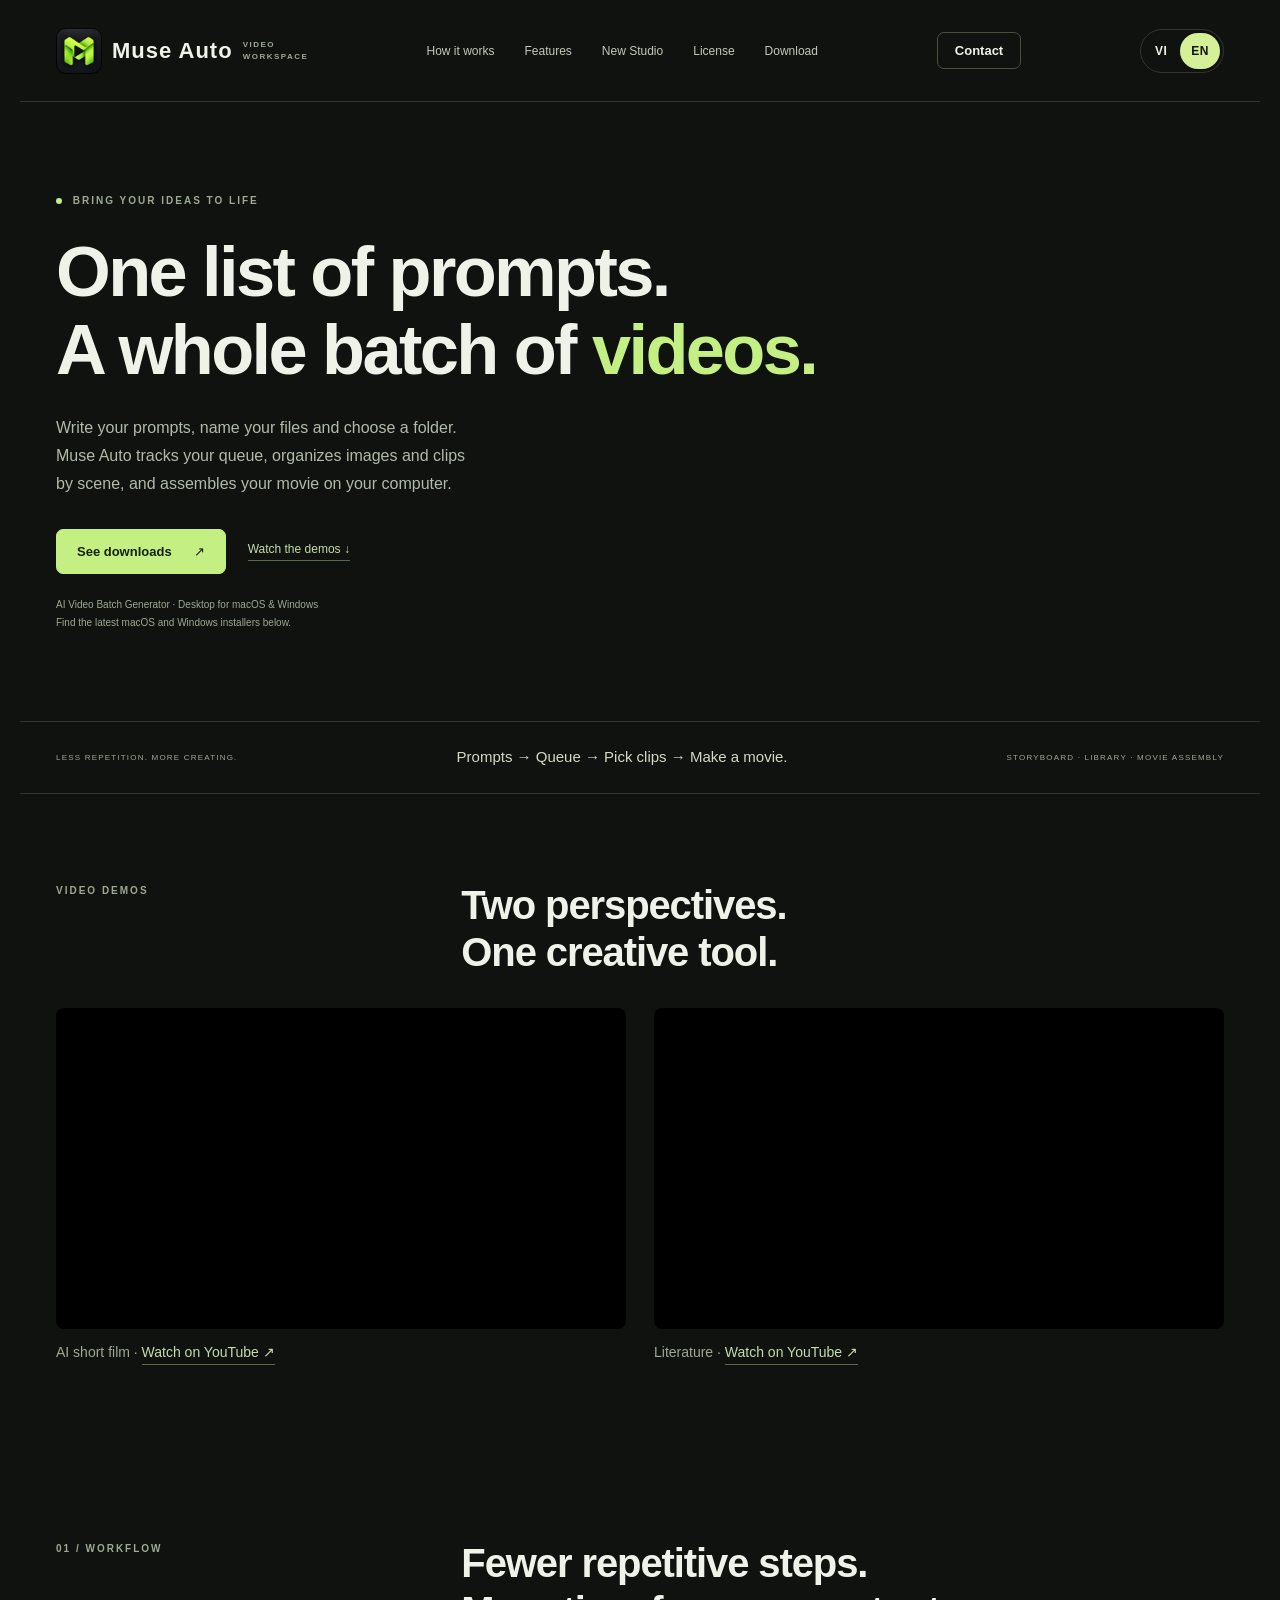
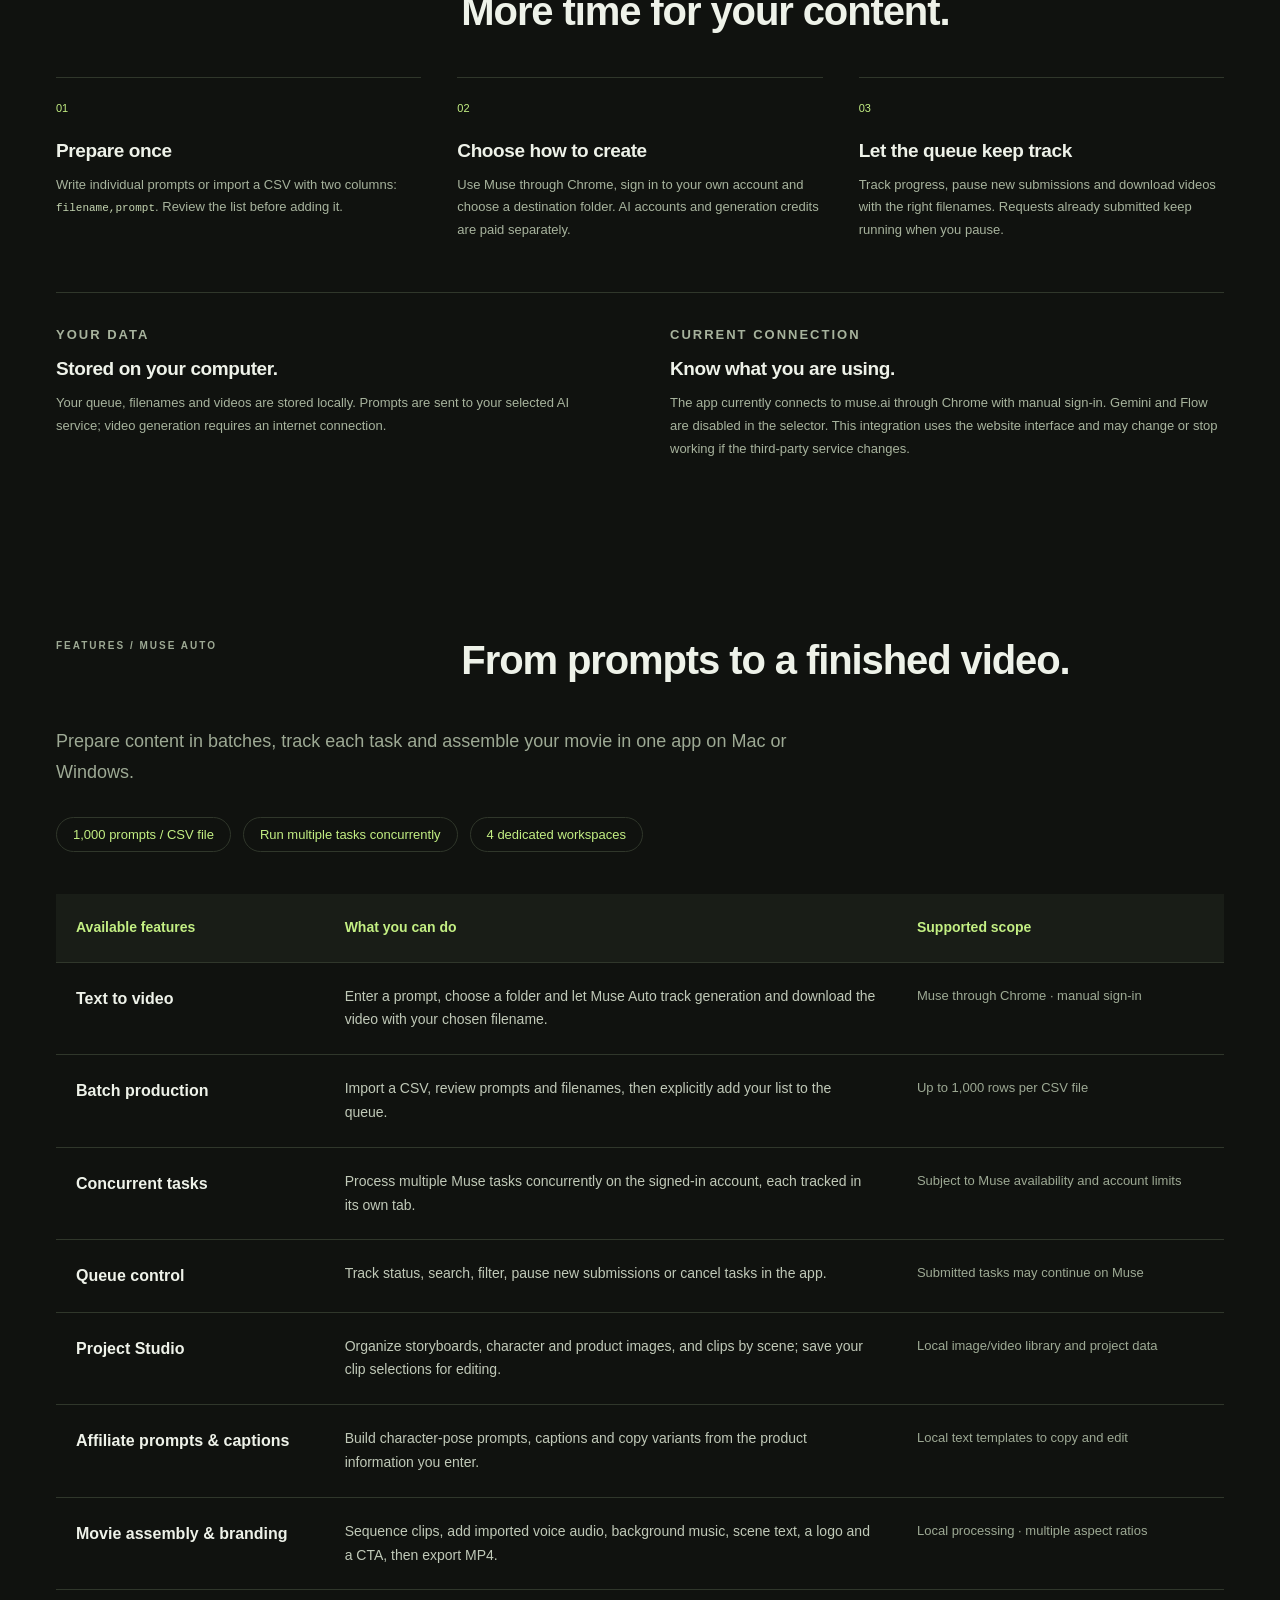
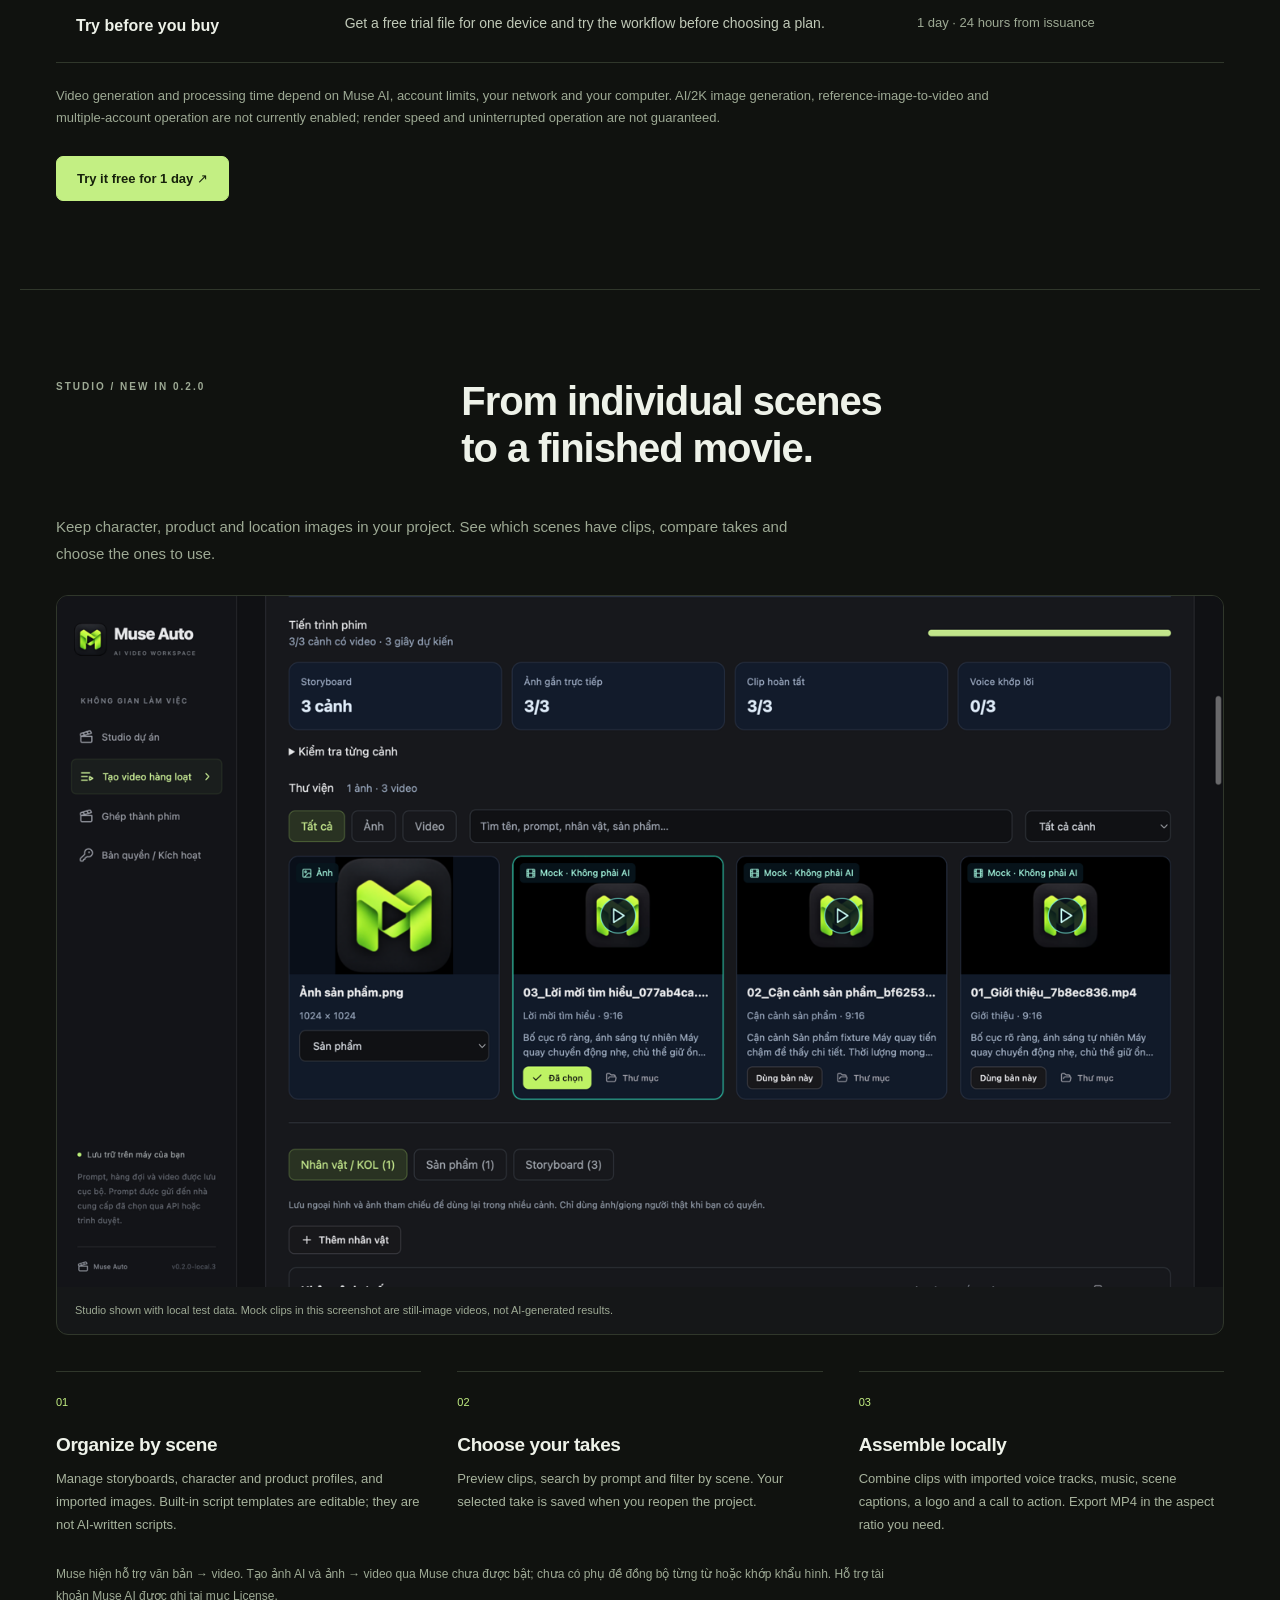
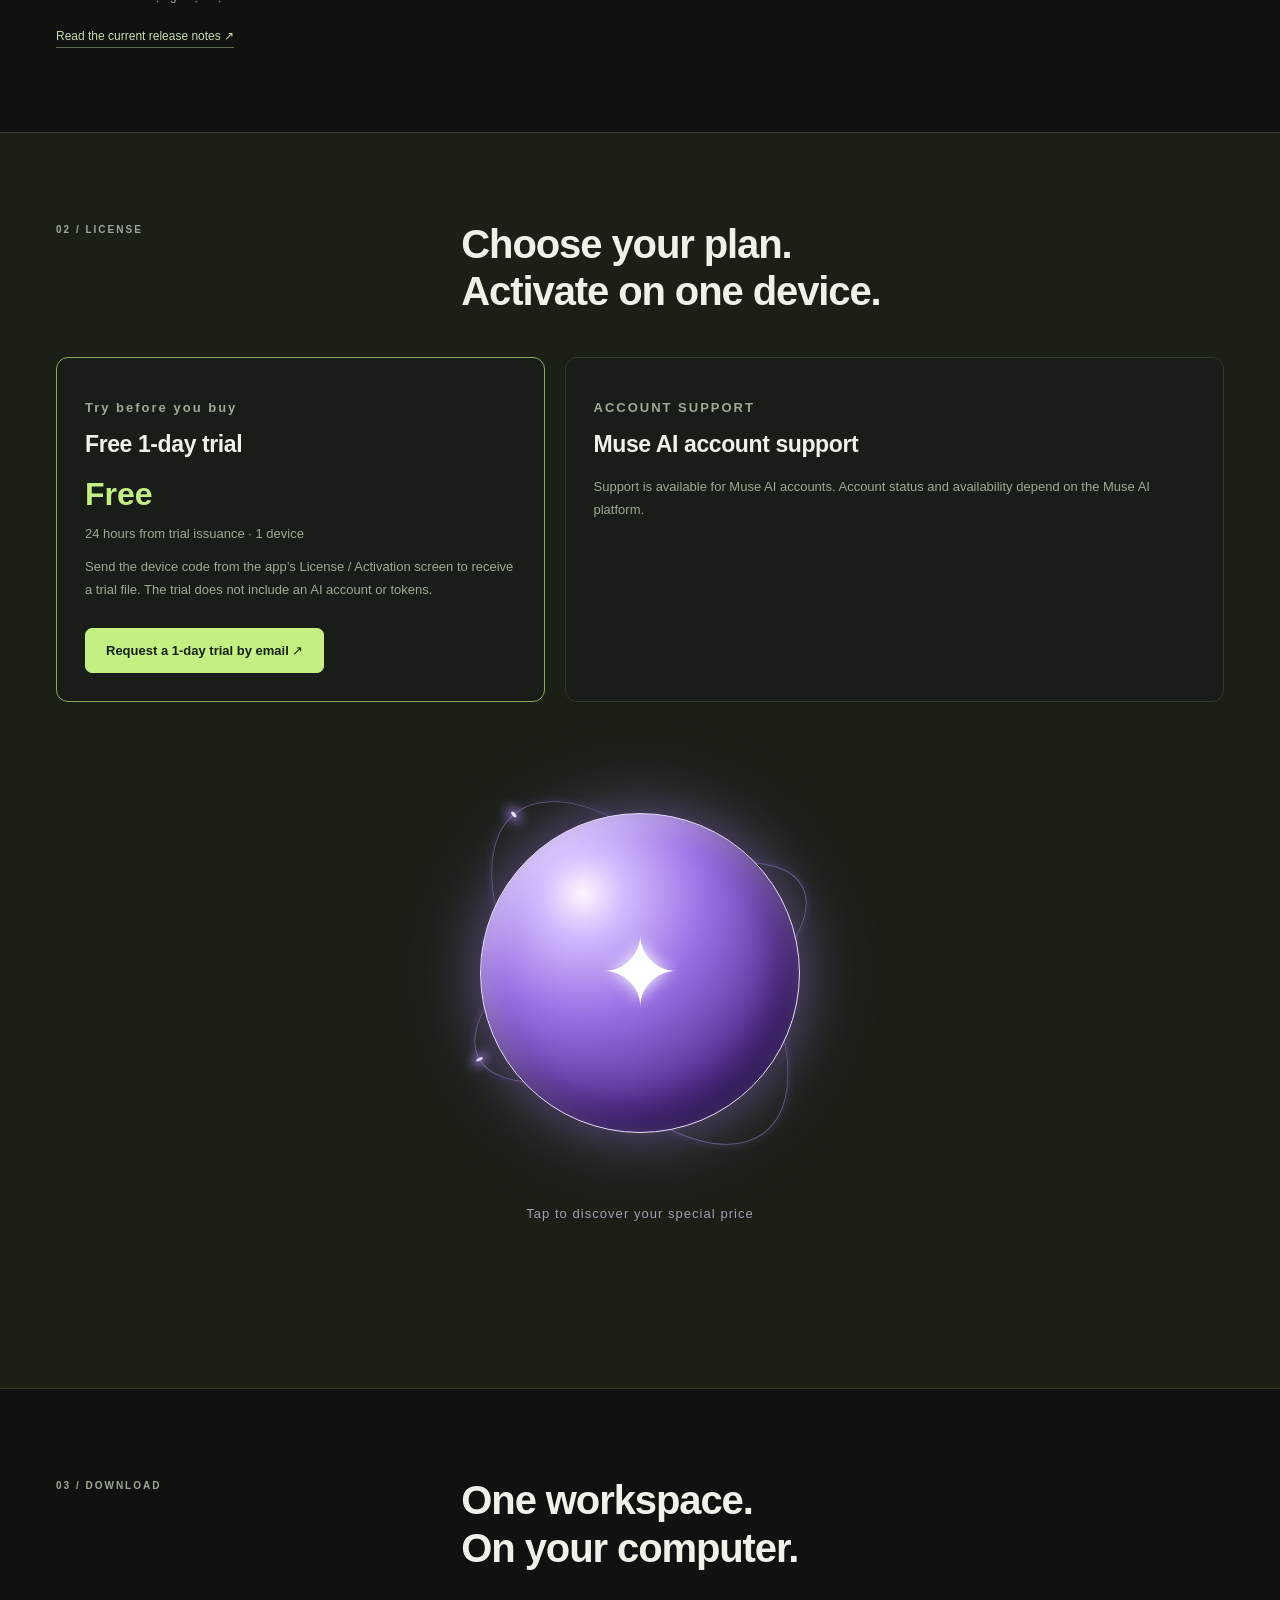
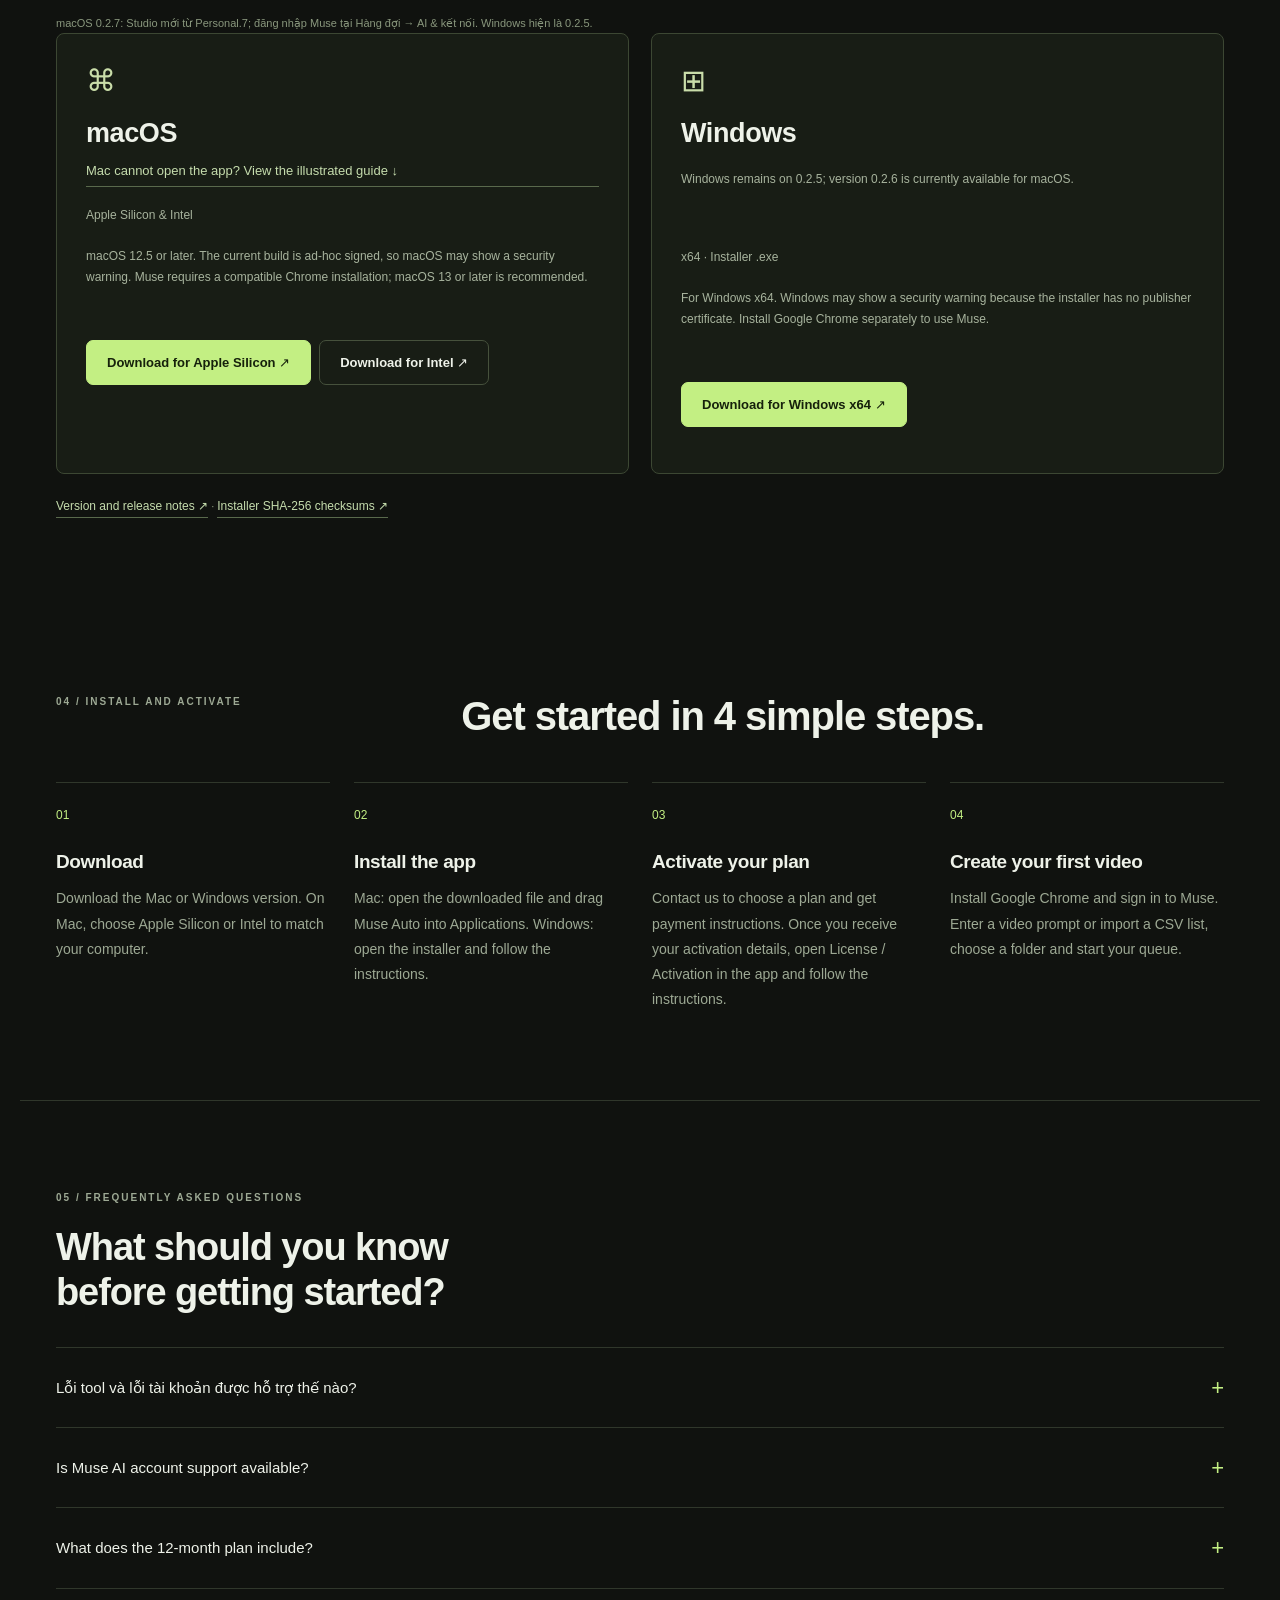
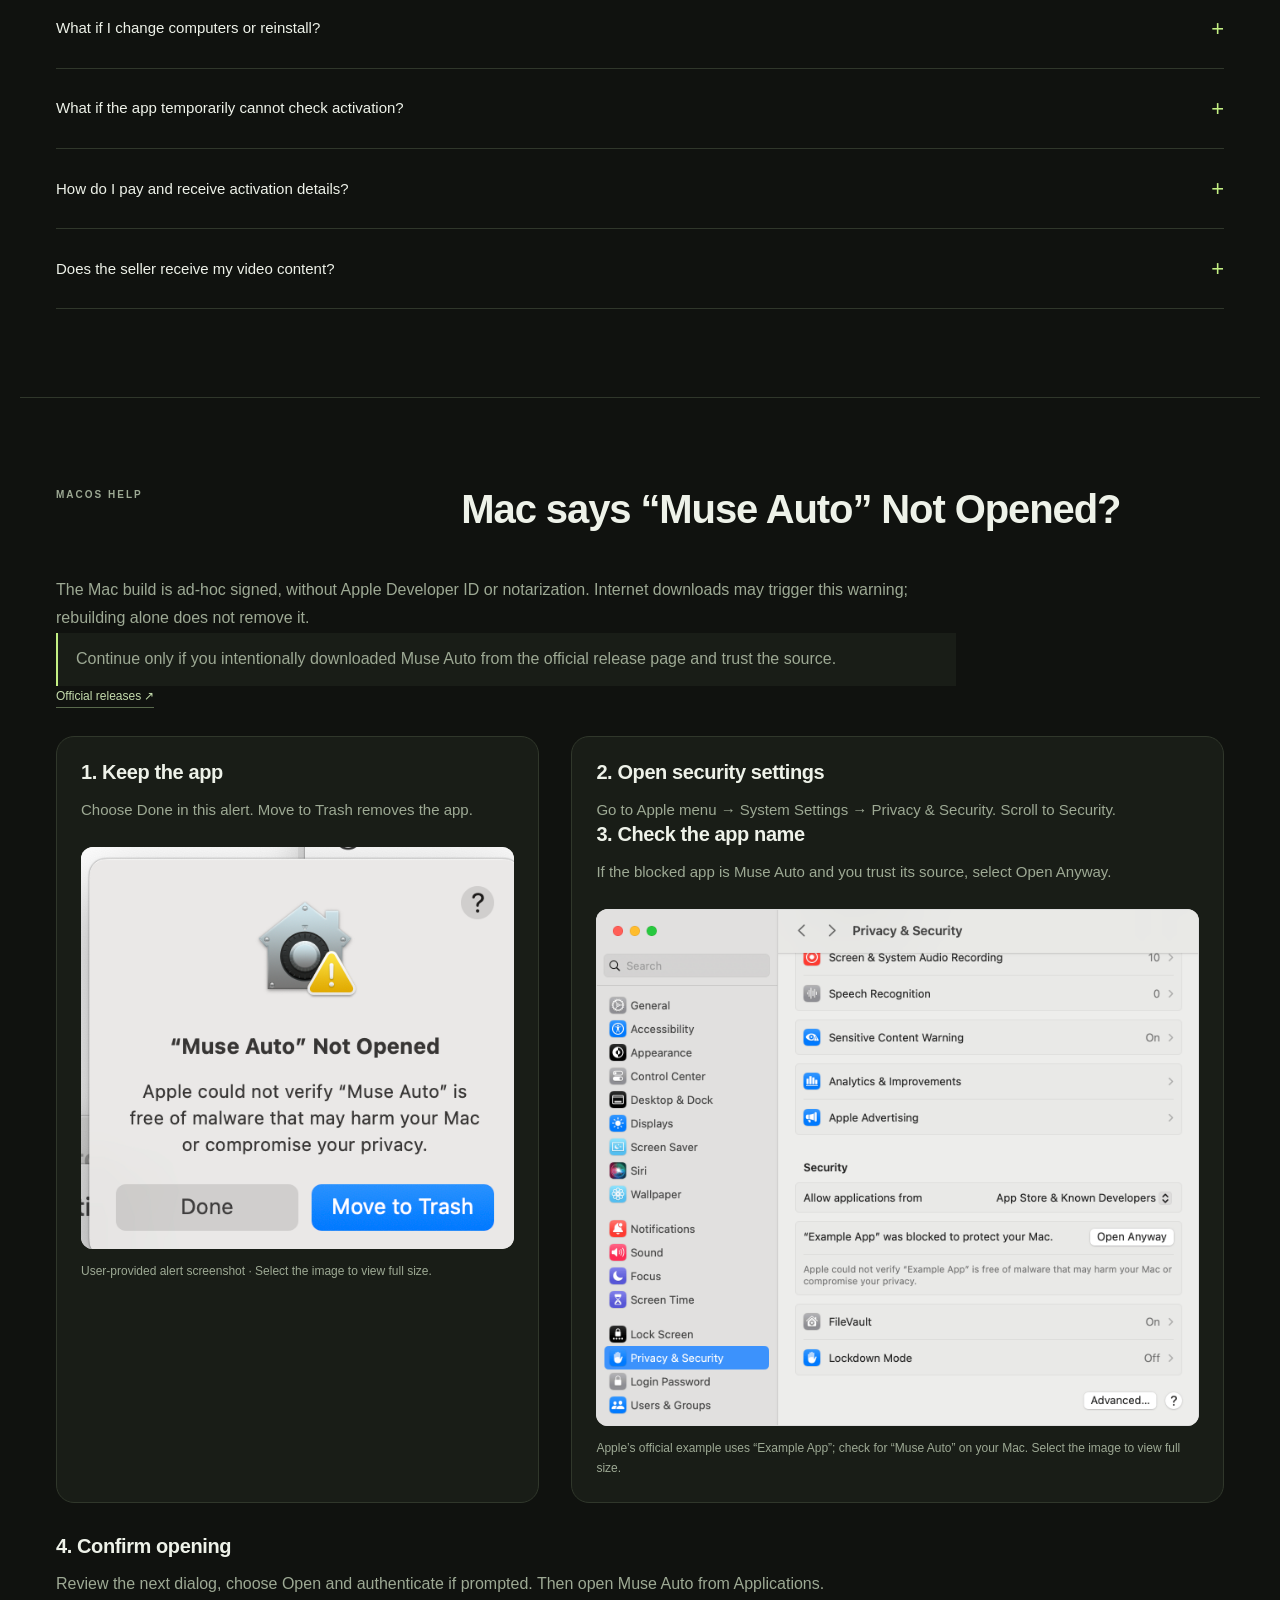
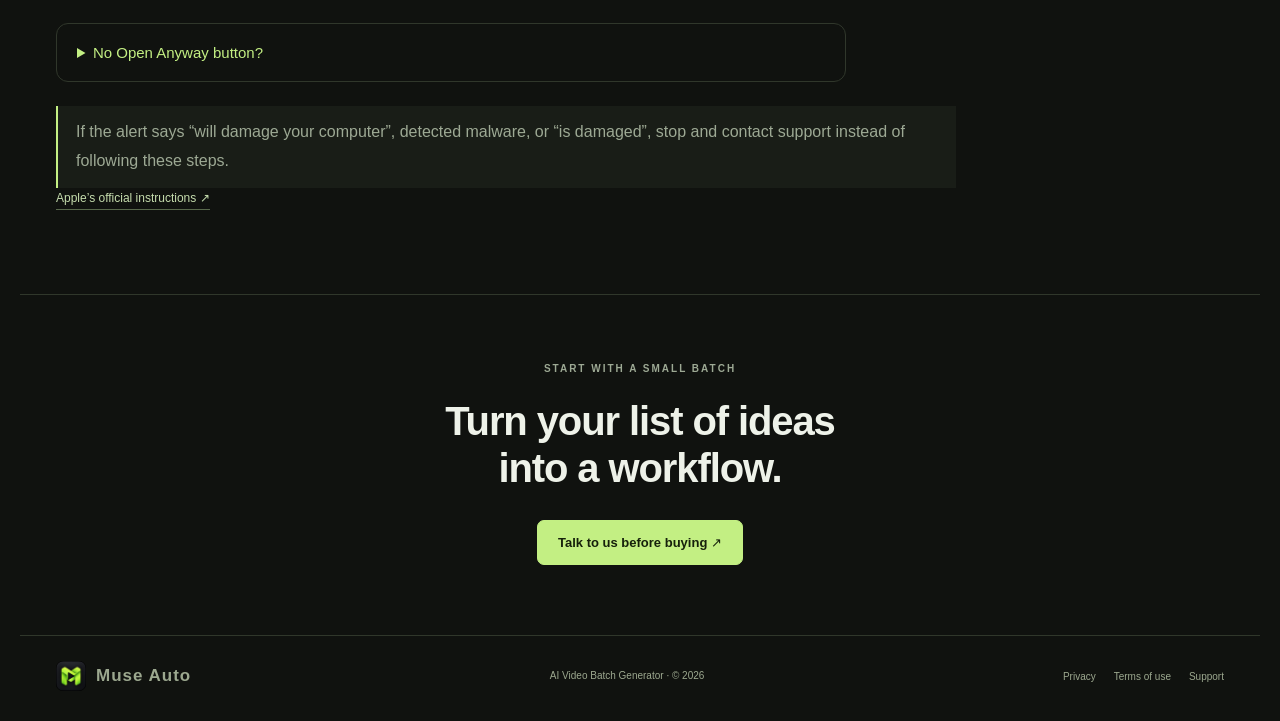
==== website/index.html @ e20461ed "Announce macOS 0.2.7 Studio and Queue login" ====
<!doctype html>
<html lang="vi">
<head><meta charset="utf-8"><meta name="viewport" content="width=device-width,initial-scale=1"><meta name="description" content="Muse Auto: tạo video hàng loạt, quản lý storyboard và thư viện dự án, chọn clip và ghép phim ngay trên máy."><title>Muse Auto — AI Video Batch Generator</title><link rel="stylesheet" href="style.css"><script type="module" src="app.js"></script><link rel="icon" href="favicon.ico?v=1" sizes="any"><link rel="apple-touch-icon" href="muse-auto-logo.png"></head>
<body>
<header class="nav wrap"><a href="#" class="brand" aria-label="Muse Auto, trang đầu"><img class="brand-logo" src="muse-auto-logo.png" width="48" height="48" alt=""> Muse Auto <small>VIDEO WORKSPACE</small></a><nav aria-label="Điều hướng chính"><a href="#workflow">Cách hoạt động</a><a href="#features">Tính năng</a><a href="#studio">Studio mới</a><a href="#plans">License</a><a href="#downloads">Tải ứng dụng</a></nav><a class="button small" href="mailto:charlie.nguyen.forwork@gmail.com">Liên hệ</a></header>
<main>
<section class="hero wrap hero-intro"><div class="hero-copy"><p class="eyebrow"><span class="status-dot"></span> DÀNH CHO NHỮNG Ý TƯỞNG CẦN THÀNH HÌNH</p><h1>Một danh sách prompt.<br>Cả một lô <em>video.</em></h1><p class="intro">Chuẩn bị prompt, đặt tên tệp, chọn thư mục. Muse Auto theo dõi hàng đợi, quản lý ảnh và clip theo từng cảnh, rồi ghép thành phim trên máy bạn.</p><div class="actions"><a class="button primary" href="#downloads">Xem bản tải xuống <span>↗</span></a><a class="text-link" href="#demo">Xem video demo ↓</a></div><p class="fine">AI Video Batch Generator · Desktop cho macOS & Windows<br>Bộ cài mới nhất cho macOS và Windows tại mục Tải ứng dụng.</p></div>
</section>
<div class="principles wrap"><span>MỘT VIỆC. LÀM CHO GỌN.</span><p>Prompt → Hàng đợi → Chọn clip → Ghép phim.</p><span>STORYBOARD · THƯ VIỆN · GHÉP PHIM</span></div>
<section id="demo" class="section wrap demo-showcase"><div class="section-top"><p class="eyebrow">VIDEO DEMO</p><h2>Hai góc nhìn.<br>Cùng một công cụ.</h2></div><div class="demo-video-grid"><figure class="product-shot video-demo"><iframe src="https://www.youtube-nocookie.com/embed/0dBGEGU_yAU" title="Video demo Muse Auto — AI Video Batch Generator" width="1280" height="720" loading="lazy" referrerpolicy="strict-origin-when-cross-origin" allow="accelerometer; autoplay; clipboard-write; encrypted-media; gyroscope; picture-in-picture; web-share" allowfullscreen></iframe><figcaption>Phim ngắn AI · <a class="text-link" href="https://www.youtube.com/watch?v=0dBGEGU_yAU" target="_blank" rel="noopener noreferrer">Xem trên YouTube ↗</a></figcaption></figure><figure id="literature-demo" class="product-shot video-demo"><iframe src="https://www.youtube-nocookie.com/embed/IqN8dak-gV0" title="Video demo Muse Auto — Tác phẩm văn học" width="1280" height="720" loading="lazy" referrerpolicy="strict-origin-when-cross-origin" allow="accelerometer; autoplay; clipboard-write; encrypted-media; gyroscope; picture-in-picture; web-share" allowfullscreen></iframe><figcaption>Tác phẩm văn học · <a class="text-link" href="https://www.youtube.com/watch?v=IqN8dak-gV0" target="_blank" rel="noopener noreferrer">Xem trên YouTube ↗</a></figcaption></figure></div></section>
<section id="workflow" class="section wrap"><div class="section-top"><p class="eyebrow">01 / QUY TRÌNH</p><h2>Ít thao tác lặp lại.<br>Nhiều thời gian cho nội dung.</h2></div><div class="steps"><article><span class="step-number">01</span><h3>Chuẩn bị một lần</h3><p>Viết từng prompt hoặc nhập CSV với hai cột <code>filename,prompt</code>. Xem trước danh sách trước khi thêm.</p></article><article><span class="step-number">02</span><h3>Chọn cách tạo</h3><p>Dùng Muse qua Chrome, đăng nhập tài khoản của bạn và chọn nơi lưu. Bạn tự chi trả tài khoản và credit theo nền tảng AI.</p></article><article><span class="step-number">03</span><h3>Để hàng đợi theo dõi</h3><p>Theo dõi trạng thái, tạm dừng gửi mới và tải video đúng tên. Tác vụ đã gửi vẫn tiếp tục khi bạn tạm dừng.</p></article></div><div class="detail-row"><div><p class="eyebrow">DỮ LIỆU CỦA BẠN</p><h3>Lưu ngay trên máy.</h3><p>Hàng đợi, tên tệp và video được lưu cục bộ. Prompt được gửi đến nhà cung cấp AI bạn chọn; đây không phải công cụ tạo video hoàn toàn ngoại tuyến.</p></div><div><p class="eyebrow">KẾT NỐI HIỆN TẠI</p><h3>Biết rõ mình đang dùng gì.</h3><p>Kết nối hiện mở trong ứng dụng: muse.ai qua Chrome, đăng nhập thủ công. Gemini và Flow đang tắt trong bộ chọn. Đây là điều khiển giao diện web, có thể thay đổi hoặc ngừng hoạt động khi dịch vụ bên thứ ba thay đổi.</p></div></div></section>
<section id="features" class="section wrap feature-section"><div class="section-top"><p class="eyebrow">TÍNH NĂNG / MUSE AUTO</p><h2>Từ prompt đến video hoàn chỉnh.</h2></div><p class="feature-intro">Chuẩn bị nội dung hàng loạt, theo dõi từng tác vụ và dựng phim trong cùng một ứng dụng trên Mac hoặc Windows.</p><ul class="feature-highlights"><li>1.000 prompt / tệp CSV</li><li>Chạy đồng thời nhiều tác vụ</li><li>4 màn hình làm việc riêng</li></ul><table class="feature-table"><thead><tr><th scope="col">Tính năng hiện có</th><th scope="col">Bạn làm được gì</th><th scope="col">Phạm vi hỗ trợ</th></tr></thead><tbody><tr><th scope="row">Video từ văn bản</th><td>Nhập prompt, chọn nơi lưu và để Muse Auto theo dõi quá trình tạo, tải video về đúng tên tệp.</td><td>Muse qua Chrome · đăng nhập thủ công</td></tr><tr><th scope="row">Sản xuất hàng loạt</th><td>Nhập CSV, xem trước prompt và tên tệp, rồi chủ động thêm danh sách vào hàng đợi.</td><td>Tối đa 1.000 dòng mỗi tệp CSV</td></tr><tr><th scope="row">Chạy đồng thời</th><td>Xử lý đồng thời nhiều tác vụ Muse trên tài khoản đang đăng nhập; mỗi tác vụ có tab theo dõi riêng.</td><td>Phụ thuộc khả năng đáp ứng và hạn mức của Muse</td></tr><tr><th scope="row">Hàng đợi dễ kiểm soát</th><td>Theo dõi trạng thái, tìm kiếm, lọc, tạm dừng gửi mới hoặc hủy tác vụ trong app.</td><td>Tác vụ đã gửi có thể vẫn tiếp tục trên Muse</td></tr><tr><th scope="row">Studio theo dự án</th><td>Quản lý storyboard, ảnh nhân vật, sản phẩm và clip theo cảnh; lưu lựa chọn clip để dựng tiếp.</td><td>Thư viện ảnh/video và dữ liệu dự án trên máy</td></tr><tr><th scope="row">Prompt &amp; caption affiliate</th><td>Tạo mẫu prompt tư thế nhân vật, caption và các biến thể nội dung từ thông tin sản phẩm bạn nhập.</td><td>Mẫu văn bản local, có thể sao chép và chỉnh sửa</td></tr><tr><th scope="row">Ghép phim &amp; nhận diện</th><td>Ghép clip theo thứ tự, thêm voice nhập từ máy, nhạc nền, chữ theo cảnh, logo và CTA; xuất MP4.</td><td>Xử lý tại máy · nhiều tỷ lệ khung hình</td></tr><tr><th scope="row">Dùng thử trước khi mua</th><td>Nhận file trial miễn phí cho một thiết bị để trải nghiệm quy trình trước khi chọn gói.</td><td>1 ngày · 24 giờ tính từ lúc cấp file</td></tr></tbody></table><p class="feature-limit">Khả năng tạo video và thời gian xử lý phụ thuộc Muse AI, hạn mức tài khoản, mạng và máy của bạn. App hiện chưa mở tạo ảnh AI/2K, ảnh tham chiếu → video hoặc chạy nhiều tài khoản; không cam kết tốc độ render hay chạy liên tục không gián đoạn.</p><a class="button primary" href="#free-trial">Trải nghiệm miễn phí 1 ngày ↗</a></section>
<section id="studio" class="section wrap studio-release"><div class="section-top"><p class="eyebrow">STUDIO / MỚI TRONG 0.2.0</p><h2>Từ từng cảnh riêng lẻ<br>đến một bộ phim.</h2></div><p class="studio-release-intro">Lưu ảnh nhân vật, sản phẩm và bối cảnh trong dự án. Theo dõi cảnh nào đã có clip, xem các bản thử và chọn bản dùng để dựng.</p><figure class="studio-release-shot"><img src="studio-library.png" alt="Thư viện Muse Auto với tiến trình từng cảnh, bộ lọc ảnh và video, nút chọn clip để ghép phim" width="1440" height="854" loading="lazy"><figcaption>Giao diện Studio với dữ liệu kiểm thử local. Các clip Mock trong ảnh là video ảnh tĩnh, không phải kết quả AI.</figcaption></figure><div class="steps"><article><span class="step-number">01</span><h3>Quản lý theo cảnh</h3><p>Storyboard, hồ sơ nhân vật và sản phẩm, ảnh nhập từ máy. Mẫu kịch bản local có thể chỉnh sửa; chưa phải AI viết kịch bản.</p></article><article><span class="step-number">02</span><h3>Chọn bản để dựng</h3><p>Thư viện có khung hình xem trước, tìm theo prompt và lọc từng cảnh. Lựa chọn “Dùng bản này” được lưu khi mở lại dự án.</p></article><article><span class="step-number">03</span><h3>Ghép phim tại máy</h3><p>Ghép clip với voice nhập từ máy, nhạc, phụ đề theo cảnh, logo và CTA. Xuất MP4 theo tỷ lệ phù hợp nội dung.</p></article></div><p class="studio-release-limit">Muse hiện hỗ trợ văn bản → video. Tạo ảnh AI và ảnh → video qua Muse chưa được bật; chưa có phụ đề đồng bộ từng từ hoặc khớp khẩu hình. Hỗ trợ tài khoản Muse AI được ghi tại mục License.</p><a class="text-link" href="https://github.com/charlie-long-working/ai-video-studio-releases/releases/latest" target="_blank" rel="noopener noreferrer">Xem ghi chú bản phát hành hiện tại ↗</a></section>
<section id="plans" class="plans-section"><div class="wrap section"><div class="section-top"><p class="eyebrow">02 / LICENSE</p><h2>Chọn thời gian phù hợp.<br>Kích hoạt cho một thiết bị.</h2></div><div class="offer-grid"><aside class="trial-card" id="free-trial"><p class="eyebrow">Trải nghiệm trước khi mua</p><h3>Dùng thử miễn phí 1 ngày</h3><strong class="free-price">Miễn phí</strong><p>24 giờ từ lúc cấp file trial · 1 thiết bị</p><p>Gửi mã thiết bị trong mục Bản quyền / Kích hoạt của app để nhận file dùng thử. Trial không kèm tài khoản hoặc token AI.</p><a class="button primary trial-contact" href="mailto:charlie.nguyen.forwork@gmail.com?subject=Muse%20Auto%20-%20Trial%201%20day">Nhận trial 1 ngày qua email ↗</a></aside><aside class="account-offer"><p class="eyebrow">Hỗ trợ tài khoản</p><h3>Hỗ trợ tài khoản Muse AI</h3><p>Hỗ trợ liên quan đến tài khoản Muse AI. Trạng thái và khả năng sử dụng phụ thuộc nền tảng Muse AI.</p></aside></div><div id="lucky-offer"></div><div class="pricing-reveal"><div class="plan-grid"><article class=""><p>Trải nghiệm</p><h3>1 tháng</h3><strong class="price">399.000đ</strong><span>Thanh toán một lần</span><p class="plan-description">Bắt đầu với quy trình tạo video của bạn.</p><p class="plan-comparison baseline">Giá cơ sở: 399.000đ cho 1 tháng.</p><ul class="plan-features"><li><span aria-hidden="true">✓</span><span>Tạo một video hoặc nhập hàng loạt CSV</span></li><li><span aria-hidden="true">✓</span><span>Xem trước prompt và tên tệp từ CSV</span></li><li><span aria-hidden="true">✓</span><span>Theo dõi hàng đợi, tạm dừng gửi mới</span></li><li><span aria-hidden="true">✓</span><span>Tải video về thư mục bạn chọn</span></li><li><span aria-hidden="true">✓</span><span>1 máy hoạt động tại một thời điểm</span></li><li><span aria-hidden="true">✓</span><span>Sử dụng đủ 1 tháng theo lịch</span></li><li><span aria-hidden="true">✓</span><span>Cập nhật và hỗ trợ trong thời hạn gói</span></li><li><span aria-hidden="true">✓</span><span>Hỗ trợ tài khoản Muse AI</span></li></ul><p class="plan-renewal">Không tự động gia hạn</p><a class="button" href="checkout.html?plan=month1">Chọn gói 1 tháng ↗</a><a class="plan-contact" data-plan="1 tháng · 399.000đ" href="mailto:charlie.nguyen.forwork@gmail.com">Liên hệ email để thanh toán</a></article><article class=""><p>Sử dụng ngắn hạn</p><h3>3 tháng</h3><strong class="price">699.000đ</strong><span>Thanh toán một lần</span><p class="plan-description">Phù hợp cho một đợt sản xuất nội dung.</p><p class="plan-comparison saving">Tiết kiệm 41,6% so với mua 3 lần gói 1 tháng (1.197.000đ).</p><ul class="plan-features"><li><span aria-hidden="true">✓</span><span>Tạo một video hoặc nhập hàng loạt CSV</span></li><li><span aria-hidden="true">✓</span><span>Xem trước prompt và tên tệp từ CSV</span></li><li><span aria-hidden="true">✓</span><span>Theo dõi hàng đợi, tạm dừng gửi mới</span></li><li><span aria-hidden="true">✓</span><span>Tải video về thư mục bạn chọn</span></li><li><span aria-hidden="true">✓</span><span>1 máy hoạt động tại một thời điểm</span></li><li><span aria-hidden="true">✓</span><span>Sử dụng đủ 3 tháng theo lịch</span></li><li><span aria-hidden="true">✓</span><span>Cập nhật và hỗ trợ trong thời hạn gói</span></li><li><span aria-hidden="true">✓</span><span>Hỗ trợ tài khoản Muse AI</span></li></ul><p class="plan-renewal">Không tự động gia hạn</p><a class="button" href="checkout.html?plan=month3">Chọn gói 3 tháng ↗</a><a class="plan-contact" data-plan="3 tháng · 699.000đ" href="mailto:charlie.nguyen.forwork@gmail.com">Liên hệ email để thanh toán</a></article><article class="saving"><p>Tiết kiệm</p><h3>6 tháng</h3><strong class="price">819.000đ</strong><span>Thanh toán một lần</span><p class="plan-description">Thêm 120.000đ so với gói 3 tháng để dùng 6 tháng.</p><p class="plan-comparison saving">Tiết kiệm 65,8% so với mua 6 lần gói 1 tháng (2.394.000đ).</p><ul class="plan-features"><li><span aria-hidden="true">✓</span><span>Tạo một video hoặc nhập hàng loạt CSV</span></li><li><span aria-hidden="true">✓</span><span>Xem trước prompt và tên tệp từ CSV</span></li><li><span aria-hidden="true">✓</span><span>Theo dõi hàng đợi, tạm dừng gửi mới</span></li><li><span aria-hidden="true">✓</span><span>Tải video về thư mục bạn chọn</span></li><li><span aria-hidden="true">✓</span><span>1 máy hoạt động tại một thời điểm</span></li><li><span aria-hidden="true">✓</span><span>Sử dụng đủ 6 tháng theo lịch</span></li><li><span aria-hidden="true">✓</span><span>Cập nhật và hỗ trợ trong thời hạn gói</span></li><li><span aria-hidden="true">✓</span><span>Hỗ trợ tài khoản Muse AI</span></li></ul><p class="plan-renewal">Không tự động gia hạn</p><a class="button" href="checkout.html?plan=month6">Chọn gói 6 tháng ↗</a><a class="plan-contact" data-plan="6 tháng · 819.000đ" href="mailto:charlie.nguyen.forwork@gmail.com">Liên hệ email để thanh toán</a></article><article class="annual"><p class="plan-label">Đề xuất</p><h3>12 tháng</h3><strong class="price">1.199.000đ</strong><p class="promotion-note" id="annual-promotion"></p><span>Thanh toán một lần</span><p class="plan-description">Thanh toán một lần cho 12 tháng sử dụng, cập nhật và hỗ trợ.</p><p class="plan-comparison saving">Tiết kiệm so với mua 12 lần gói 1 tháng.</p><ul class="plan-features"><li><span aria-hidden="true">✓</span><span>Tạo một video hoặc nhập hàng loạt CSV</span></li><li><span aria-hidden="true">✓</span><span>Xem trước prompt và tên tệp từ CSV</span></li><li><span aria-hidden="true">✓</span><span>Theo dõi hàng đợi, tạm dừng gửi mới</span></li><li><span aria-hidden="true">✓</span><span>Tải video về thư mục bạn chọn</span></li><li><span aria-hidden="true">✓</span><span>1 máy hoạt động tại một thời điểm</span></li><li><span aria-hidden="true">✓</span><span>Quyền sử dụng trong 12 tháng</span></li><li><span aria-hidden="true">✓</span><span>Cập nhật và hỗ trợ trong thời hạn gói</span></li><li><span aria-hidden="true">✓</span><span>Hỗ trợ tài khoản Muse AI</span></li></ul><p class="plan-renewal">Không tự động gia hạn</p><a class="button" href="checkout.html?plan=month12">Chọn gói 12 tháng ↗</a><a class="plan-contact" data-plan="12 tháng · 1.199.000đ" href="mailto:charlie.nguyen.forwork@gmail.com">Liên hệ email để thanh toán</a></article></div><p class="plan-note comparison-method">Phần trăm tiết kiệm được tính theo tổng phí mua các gói 1 tháng tương ứng và làm tròn đến một chữ số thập phân. So sánh chỉ tính phí phần mềm.</p><p class="plan-note">Các gói cùng tính năng, khác thời hạn sử dụng. Hỗ trợ tài khoản Muse AI.</p><p class="plan-note">Các gói cùng tính năng, khác thời hạn sử dụng. Thanh toán một lần cho mỗi lần mua, không tự động gia hạn. Không có phí kích hoạt hoặc subscription voice bổ sung.</p><p class="plan-note"><strong>Giá là phí phần mềm. Có hỗ trợ tài khoản Muse AI.</strong></p><div class="detail-row"><div><h3>Gói có thời hạn</h3><p>Quyền sử dụng, cập nhật và hỗ trợ trong thời hạn gói. Tháng theo lịch, có xử lý ngày cuối tháng, bắt đầu từ lần kích hoạt đầu tiên. Gia hạn cộng từ ngày hết hạn nếu còn hiệu lực; nếu đã hết hạn tính từ lúc gia hạn.</p></div><div><h3>Gói 12 tháng</h3><p>Gói 12 tháng có quyền sử dụng, cập nhật và hỗ trợ trong 12 tháng. Các tính năng kết nối online phụ thuộc dịch vụ bên thứ ba.</p><p>Hết hạn gói cần gia hạn để tạo video mới. Hết hạn không xóa dự án hoặc video đã lưu.</p></div></div><p class="plan-note">Một máy hoạt động tại một thời điểm. Hủy kích hoạt để chuyển máy; máy hỏng/cài lại hệ điều hành: liên hệ hỗ trợ xác minh và phục hồi, không phải mua lại. License mới có grace tối đa 7 ngày khi server tạm lỗi. Hết hạn không xóa video/dự án và vẫn mở được thư mục.</p><section class="support-scope"><h3>Sử dụng có trách nhiệm &amp; phạm vi hỗ trợ</h3><p>Người dùng chịu trách nhiệm về mục đích sử dụng, nội dung tạo ra và quyền sử dụng dữ liệu đầu vào; phải tuân thủ pháp luật và điều khoản của nền tảng liên quan.</p><p>Bên cung cấp Muse Auto không chịu trách nhiệm cho hành vi sử dụng tool sai mục đích, vi phạm pháp luật hoặc quyền của bên thứ ba do người dùng thực hiện, trong phạm vi pháp luật cho phép.</p><p>Hỗ trợ kỹ thuật áp dụng cho lỗi và vấn đề của phần mềm Muse Auto trong thời hạn hỗ trợ của gói. Mỗi tài khoản Muse AI tặng kèm được đổi 1–1 tối đa 1 lần. Trạng thái, hạn mức và gián đoạn dịch vụ vẫn phụ thuộc Muse AI.</p><p>Các điều kiện này không loại trừ trách nhiệm bắt buộc của bên bán hoặc quyền hợp pháp của người dùng theo pháp luật áp dụng.</p></section><div class="activation"><b>Liên hệ mua qua email</b><span>→</span><b>Thanh toán và đối soát</b><span>→</span><b>Kích hoạt trong app</b></div>
</div></div></div></section>
<section id="downloads" class="section wrap"><div class="section-top"><p class="eyebrow">03 / TẢI ỨNG DỤNG</p><h2>Một workspace.<br>Trên máy của bạn.</h2></div><p class="download-note">macOS 0.2.7: Studio mới từ Personal.7; đăng nhập Muse tại Hàng đợi → AI &amp; kết nối. Windows hiện là 0.2.5.</p><div class="download-grid"><article><span class="os-symbol">⌘</span><h3>macOS</h3><a class="text-link mac-help-link" href="#macos-help">Mac không mở được ứng dụng? Xem hướng dẫn có ảnh ↓</a><p>Apple Silicon &amp; Intel</p><p class="requirements">macOS 12.5 trở lên. Bản hiện tại ký ad-hoc; macOS có thể hiển thị cảnh báo bảo mật. Muse qua Chrome cần Chrome tương thích; khuyến nghị macOS 13 trở lên.</p><div class="download-actions"><a class="button primary" data-download="mac-arm64" href="https://github.com/charlie-long-working/ai-video-studio-releases/releases/latest/download/Muse-Auto-mac-arm64.dmg">Tải cho Apple Silicon ↗</a><a class="button" data-download="mac-x64" href="https://github.com/charlie-long-working/ai-video-studio-releases/releases/latest/download/Muse-Auto-mac-x64.dmg">Tải cho Intel ↗</a></div></article><article><span class="os-symbol">⊞</span><h3>Windows</h3><p class="requirements">Windows hiện là bản 0.2.5; bản 0.2.6 mới có trên macOS.</p><p>x64 · Installer .exe</p><p class="requirements">Dành cho Windows x64. Windows có thể hiển thị cảnh báo bảo mật vì bộ cài chưa có chứng chỉ nhà phát hành. Cần cài Google Chrome riêng để dùng Muse.</p><div class="download-actions"><a class="button primary" data-download="win-x64" href="https://github.com/charlie-long-working/ai-video-studio-releases/releases/download/v0.2.5/Muse-Auto-win-x64.exe">Tải cho Windows x64 ↗</a></div></article></div><p class="download-note"><a class="text-link" href="https://github.com/charlie-long-working/ai-video-studio-releases/releases/latest" target="_blank" rel="noopener noreferrer">Phiên bản và ghi chú phát hành ↗</a> · <a class="text-link" href="https://github.com/charlie-long-working/ai-video-studio-releases/releases/latest/download/SHA256SUMS.txt">SHA-256 bộ cài ↗</a></p></section>
<section id="install" class="section wrap"><div class="section-top"><p class="eyebrow">04 / CÀI ĐẶT VÀ KÍCH HOẠT</p><h2>Bắt đầu với 4 bước đơn giản.</h2></div><ol class="install-steps"><li><span class="install-number">01</span><h3>Tải ứng dụng</h3><p>Chọn bản Mac hoặc Windows ở mục tải xuống. Với Mac, chọn Apple Silicon hoặc Intel phù hợp với máy của bạn.</p></li><li><span class="install-number">02</span><h3>Cài vào máy</h3><p>Mac: mở tệp vừa tải rồi kéo Muse Auto vào Applications. Windows: mở tệp vừa tải và làm theo hướng dẫn cài đặt.</p></li><li><span class="install-number">03</span><h3>Kích hoạt gói đã mua</h3><p>Liên hệ để chọn gói và nhận hướng dẫn thanh toán. Sau khi nhận thông tin kích hoạt, mở mục Bản quyền / Kích hoạt trong ứng dụng và làm theo hướng dẫn.</p></li><li><span class="install-number">04</span><h3>Tạo video đầu tiên</h3><p>Cài Google Chrome và đăng nhập tài khoản Muse của bạn. Nhập nội dung video hoặc tải danh sách từ tệp CSV, chọn nơi lưu rồi bấm bắt đầu.</p></li></ol></section><section id="faq" class="section wrap faq"><div class="section-top"><p class="eyebrow">05 / CÂU HỎI THƯỜNG GẶP</p><h2>Bạn cần biết gì<br>trước khi bắt đầu?</h2></div><div class="faq-list"><details><summary>Lỗi tool và lỗi tài khoản được hỗ trợ thế nào?</summary><p>Lỗi và vấn đề của Muse Auto được tiếp nhận trong thời hạn hỗ trợ của gói. Hỗ trợ liên quan đến tài khoản Muse AI phụ thuộc nền tảng Muse AI. Xem điều kiện sử dụng để biết phạm vi đầy đủ.</p></details><details><summary>Có hỗ trợ tài khoản Muse AI không?</summary><p>Có hỗ trợ liên quan đến tài khoản Muse AI. Trạng thái, hạn mức và khả năng sử dụng phụ thuộc nền tảng Muse AI.</p></details><details><summary>Gói 12 tháng gồm những quyền lợi gì?</summary><p>Gói gồm quyền sử dụng Muse Auto, cập nhật và hỗ trợ trong 12 tháng. Hết hạn cần gia hạn để tạo video mới; dự án và video đã lưu vẫn được giữ.</p></details><details><summary>Đổi máy hoặc cài lại máy thì sao?</summary><p>Mỗi gói dùng trên một máy tại một thời điểm. Khi cần chuyển máy hoặc cài lại máy, hãy gửi email kèm thông tin mua hàng để được hướng dẫn chuyển kích hoạt.</p></details><details><summary>Nếu ứng dụng tạm thời không kiểm tra được kích hoạt thì sao?</summary><p>Nếu gói của bạn đã được kích hoạt, ứng dụng có thể tiếp tục dùng trong tối đa 7 ngày, miễn là gói chưa hết hạn. Các video đã tạo vẫn được giữ trên máy.</p></details><details><summary>Thanh toán và nhận thông tin kích hoạt như thế nào?</summary><p>Gửi email đến charlie.nguyen.forwork@gmail.com để chọn gói và nhận hướng dẫn. Sau khi xác nhận thanh toán, bạn sẽ nhận thông tin kích hoạt. Nếu cần tìm lại, hãy liên hệ bằng email đã dùng khi mua.</p></details><details><summary>Nội dung video của tôi có được gửi cho người bán không?</summary><p>Không. Người bán không nhận nội dung bạn nhập hoặc video của bạn. Nội dung cần tạo được gửi đến dịch vụ AI bạn sử dụng. Thông tin mua hàng và kích hoạt chỉ dùng để quản lý gói và hỗ trợ bạn.</p></details></div></section>
<section id="macos-help" class="section wrap macos-help"><div class="section-top"><p class="eyebrow">HỖ TRỢ MACOS</p><h2>Mac báo “Muse Auto” Not Opened?</h2></div><p>Bản Mac hiện dùng chữ ký ad-hoc, chưa có Apple Developer ID/notarization. Cảnh báo này có thể xuất hiện với bản tải từ Internet; build lại không tự loại bỏ cảnh báo.</p><p class="mac-help-notice">Chỉ tiếp tục nếu bạn chủ động tải Muse Auto từ trang phát hành chính thức và tin cậy nguồn tải.</p><a class="text-link" href="https://github.com/charlie-long-working/ai-video-studio-releases/releases/latest" target="_blank" rel="noopener noreferrer">Trang phát hành chính thức ↗</a><div class="mac-help-grid"><article><h3>1. Giữ lại ứng dụng</h3><p>Trong cảnh báo bên dưới, chọn Done (Xong) để đóng. Move to Trash sẽ đưa ứng dụng vào Thùng rác.</p><figure><a href="macos-gatekeeper-warning.png" target="_blank" rel="noopener noreferrer"><img src="macos-gatekeeper-warning.png" alt="Ảnh đầy đủ: cảnh báo “Muse Auto” Not Opened" width="522" height="484" loading="lazy"></a><figcaption>Ảnh cảnh báo do người dùng cung cấp · Nhấn ảnh để xem kích thước đầy đủ.</figcaption></figure></article><article><h3>2. Mở phần bảo mật</h3><p>Vào menu Apple → System Settings (Cài đặt hệ thống) → Privacy &amp; Security (Quyền riêng tư &amp; Bảo mật). Cuộn xuống Security (Bảo mật).</p><h3>3. Kiểm tra đúng tên ứng dụng</h3><p>Nếu dòng ứng dụng bị chặn ghi Muse Auto và bạn tin cậy nguồn tải, chọn Open Anyway (Vẫn mở).</p><figure><a href="macos-open-anyway-apple.png" target="_blank" rel="noopener noreferrer"><img src="macos-open-anyway-apple.png" alt="Ảnh đầy đủ: Privacy &amp; Security với nút Open Anyway" width="1430" height="1226" loading="lazy"></a><figcaption>Ảnh minh họa chính thức của Apple ghi “Example App”; trên máy bạn cần kiểm tra tên “Muse Auto”. Nhấn ảnh để xem đầy đủ.</figcaption></figure></article></div><h3>4. Xác nhận mở</h3><p>Đọc hộp thoại tiếp theo, xác nhận Open (Mở) và xác thực bằng Touch ID hoặc mật khẩu nếu macOS yêu cầu. Sau đó mở Muse Auto từ Applications.</p><details><summary>Không thấy Open Anyway?</summary><p>Thử mở Muse Auto một lần rồi quay lại mục bảo mật. Nếu máy do công ty quản lý hoặc vẫn không có nút, liên hệ quản trị viên/hỗ trợ và gửi ảnh đầy đủ cảnh báo cùng phiên bản macOS.</p></details><p class="mac-help-notice">Nếu cảnh báo ghi “will damage your computer”, “malware” đã được phát hiện hoặc “is damaged”, dừng lại và liên hệ hỗ trợ; không dùng quy trình trên để bỏ qua lỗi đó.</p><a class="text-link" href="https://support.apple.com/en-us/102445" target="_blank" rel="noopener noreferrer">Hướng dẫn chính thức của Apple ↗</a></section>
<section class="closing wrap"><p class="eyebrow">BẮT ĐẦU BẰNG MỘT LÔ NHỎ</p><h2>Biến danh sách ý tưởng<br>thành một quy trình.</h2><a class="button primary" href="mailto:charlie.nguyen.forwork@gmail.com?subject=T%C6%B0%20v%E1%BA%A5n%20AI%20Video%20Batch%20Generator">Trao đổi trước khi mua ↗</a></section>
</main><footer class="wrap"><a class="brand" href="#"><img class="brand-logo" src="muse-auto-logo.png" width="48" height="48" alt="">Muse Auto</a><p>AI Video Batch Generator · © 2026</p><div><a href="privacy.html">Quyền riêng tư</a><a href="terms.html">Điều kiện sử dụng</a><a href="mailto:charlie.nguyen.forwork@gmail.com">Hỗ trợ</a></div></footer>
</body></html>
---- website/style.css ----
:root{--bg:#10120f;--panel:#191d17;--line:#30372b;--text:#eef2e9;--muted:#9da994;--lime:#c3ef83;--dark:#16210b;font-family:Inter,-apple-system,BlinkMacSystemFont,'Segoe UI',sans-serif;background:var(--bg);color:var(--text);font-synthesis:none;scroll-behavior:smooth}*{box-sizing:border-box}body{margin:0}a{color:inherit;text-decoration:none}button,a,summary{touch-action:manipulation}button{font:inherit}a:focus-visible,button:focus-visible,summary:focus-visible{outline:2px solid var(--lime);outline-offset:5px}p,h1,h2,h3{margin:0}p{line-height:1.75}.wrap{max-width:1240px;margin:auto;padding-left:36px;padding-right:36px}.nav{height:102px;display:flex;align-items:center;justify-content:space-between;border-bottom:1px solid var(--line);gap:20px}.brand{display:flex;align-items:center;gap:10px;font-size:22px;font-weight:750;letter-spacing:1px}.brand small{font-size:8px;letter-spacing:1.5px;color:var(--muted);max-width:65px;line-height:1.5}.mark{background:var(--lime);color:var(--dark);border-radius:9px;padding:5px 10px;font-size:26px}.nav nav{display:flex;gap:30px;font-size:12px;color:#c0c9b8}.button{display:inline-flex;align-items:center;justify-content:center;gap:22px;border:1px solid #46513c;padding:14px 20px;border-radius:7px;font-size:13px;font-weight:600;transition:background .2s}.button:hover{background:#2b3323}.button.primary{background:var(--lime);color:var(--dark);border-color:var(--lime)}.button.primary:hover{background:#d5ffa1}.button.small{padding:10px 17px}.eyebrow{color:var(--muted);font-size:10px;letter-spacing:2px;line-height:1.8;font-weight:600}.status-dot{display:inline-block;width:6px;height:6px;border-radius:50%;background:var(--lime);margin-right:6px}.hero{display:grid;grid-template-columns:1fr 1fr;gap:46px;align-items:center;padding-top:90px;padding-bottom:90px}h1{font-size:clamp(38px,4.8vw,60px);line-height:1.11;letter-spacing:-2.6px;font-weight:650;margin-top:23px}h1 em{font-style:normal;color:var(--lime)}.intro{max-width:430px;font-size:16px;color:#b1bba9;margin-top:25px}.actions{display:flex;align-items:center;gap:22px;margin-top:31px}.text-link{font-size:12px;border-bottom:1px solid #59694c;padding-bottom:4px;color:#c5dcad}.fine{font-size:10px;color:var(--muted);margin-top:22px}.demo{background:#1b2018;border:1px solid #404c35;border-radius:12px;box-shadow:0 20px 70px #0005;transform:rotate(1deg);overflow:hidden}.window-top{display:flex;align-items:center;justify-content:space-between;font-size:8px;letter-spacing:1px;color:#a7b398;padding:13px 16px;border-bottom:1px solid var(--line)}.window-top>span:first-child{color:#637655;letter-spacing:2px}.demo-body{padding:21px}.demo-heading{display:flex;align-items:center;justify-content:space-between;gap:10px}.demo-heading .eyebrow{font-size:7px;letter-spacing:1px}.demo-heading h2{font-size:19px;letter-spacing:-.4px;margin-top:7px}.pill{white-space:nowrap;padding:5px 9px;border:1px solid #48573b;border-radius:20px;font-size:8px;color:#c0d8a3}.landscape{height:165px;position:relative;overflow:hidden;border-radius:6px;margin:19px 0 5px;background:linear-gradient(180deg,#859686 0%,#c3c6a0 50%,#889560 100%)}.sun{position:absolute;top:24px;left:59%;width:40px;height:40px;border-radius:50%;background:#f4e9ae;box-shadow:0 0 65px 30px #eadfa560}.hill{position:absolute;width:130%;height:150%;border-radius:50%;transform:rotate(-13deg);top:70%;left:-10%;background:repeating-linear-gradient(0deg,#627d42 0 12px,#82974c 13px 25px,#556b36 26px 30px)}.hill.back{top:61%;left:29%;transform:rotate(20deg);background:#6c8054}.scene-label{position:absolute;left:13px;right:13px;bottom:10px;font-size:7px;letter-spacing:1px;color:#fff;display:flex;justify-content:space-between;text-shadow:0 1px 6px #000}.demo-row{display:flex;align-items:center;gap:14px;padding:14px 0;border-bottom:1px solid #343d2c;font-size:10px}.demo-row>span{color:#82956c;font-size:9px}.demo-row small{display:block;color:#8c9c7d;margin-top:5px;font-size:8px}.demo-row b{margin-left:auto;color:#badb97;background:#32452555;padding:5px 8px;border-radius:4px;font-size:8px;font-weight:500}.demo-row b.waiting{color:#b4bca7;background:#3d423555}.demo-caption{font-size:8px;color:#99a78c;padding-top:12px}.principles{padding-top:22px;padding-bottom:22px;border-top:1px solid var(--line);border-bottom:1px solid var(--line);display:flex;align-items:center;justify-content:space-between;gap:20px}.principles>span{font-size:8px;letter-spacing:1.2px;color:var(--muted)}.principles p{font-size:15px;color:#d0dac6}.section{padding-top:88px;padding-bottom:88px;scroll-margin-top:20px}.section-top{display:grid;grid-template-columns:1fr 2fr;gap:24px;align-items:start;margin-bottom:42px}h2{font-size:clamp(28px,3.4vw,40px);line-height:1.18;font-weight:550;letter-spacing:-1.1px}.steps{display:grid;grid-template-columns:repeat(3,1fr);gap:36px}.steps article{border-top:1px solid var(--line);padding-top:20px}.step-number{font-size:11px;color:var(--lime)}h3{font-size:19px;font-weight:550;letter-spacing:-.4px}.steps h3{margin:24px 0 12px}.steps p,.detail-row p{font-size:13px;color:#a7b39d}code{color:#c4d5b1;font-size:11px}.detail-row{display:grid;grid-template-columns:1fr 1fr;gap:60px;border-top:1px solid var(--line);margin-top:50px;padding-top:30px}.detail-row h3{margin:12px 0}.plans-section{background:#1a2016;border-top:1px solid #35402a;border-bottom:1px solid #35402a}.plan-grid{display:grid;grid-template-columns:repeat(4,1fr);gap:12px}.plan-grid article{border:1px solid #46513a;border-radius:8px;padding:23px 18px;display:flex;flex-direction:column;align-items:flex-start}.plan-grid article>p{font-size:9px;color:#a8b69a;letter-spacing:1px}.plan-grid h3{font-size:29px;margin:15px 0 8px}.plan-grid article>span{font-size:11px;color:#a8b69a;margin-bottom:25px}.plan-grid a{margin-top:auto;width:100%;font-size:11px;padding:11px}.plan-grid .annual{background:#c3ef8310;border-color:#8ca86c}.plan-note{font-size:11px;color:#a3b092;max-width:850px;margin-top:22px}.activation{margin-top:35px;display:flex;flex-wrap:wrap;gap:20px;align-items:center}.activation span{font-size:9px;letter-spacing:1px;color:#8e9d80}.activation b{font-size:12px;font-weight:500}.download-intro{margin-top:-15px;margin-bottom:30px;max-width:720px;color:#a7b39d;font-size:14px}.download-grid{display:grid;grid-template-columns:1fr 1fr;gap:22px}.download-grid article{padding:29px;border:1px solid #3c4733;background:#181d15;border-radius:8px}.os-symbol{font-size:30px;color:#c9dda9}.download-grid h3{font-size:27px;margin-top:20px}.download-grid article>p{font-size:12px;color:#a7b39d;margin-top:8px}.badge{display:inline-block;color:#d8c98a;background:#60572a33;border:1px solid #62573577;border-radius:5px;padding:6px 9px;margin-top:16px;font-size:10px}.download-grid article>p.requirements{font-size:12px;min-height:70px;margin-top:20px}.download-actions{display:flex;gap:8px;flex-wrap:wrap;margin:24px 0 17px}.download-actions button{border:1px solid #46513a;color:#a3af97;background:#262e20;padding:10px 12px;border-radius:5px;font-size:11px;cursor:not-allowed}.download-note{color:#89977d;font-size:11px;margin-top:22px}.faq{border-top:1px solid var(--line)}details{max-width:790px;margin-left:auto;border-bottom:1px solid var(--line);padding:22px 0}summary{font-size:15px;cursor:pointer}details p{font-size:13px;color:#a9b59f;padding-top:17px}.closing{border-top:1px solid var(--line);padding-top:65px;padding-bottom:70px;text-align:center}.closing h2{margin:20px 0 28px}footer{display:flex;align-items:center;gap:30px;justify-content:space-between;padding-top:25px!important;padding-bottom:30px!important;border-top:1px solid var(--line)}footer .brand{font-size:17px}footer p,footer a{font-size:10px;color:#9ca88f}footer div{display:flex;gap:18px}.policy{max-width:850px;padding-top:60px;padding-bottom:80px}.policy h1{font-size:38px;line-height:1.2}.policy h2{font-size:23px;margin:35px 0 13px}.policy p,.policy li{font-size:14px;color:#b1bda7;line-height:1.8}.policy p{margin:14px 0}.policy ul{padding-left:20px}@media(max-width:900px){.hero{grid-template-columns:1fr;gap:40px;padding-top:55px}.hero-copy{max-width:650px}.demo{max-width:620px;transform:none}.principles>span:last-child{display:none}.section-top{grid-template-columns:1fr;gap:15px}.plan-grid{grid-template-columns:1fr 1fr}.nav nav{gap:15px;font-size:11px}.brand small{display:none}}@media(max-width:600px){.wrap{padding-left:22px;padding-right:22px}.nav{height:78px}.nav nav{display:none}.hero{padding-top:45px;padding-bottom:45px}h1{letter-spacing:-1.6px;font-size:39px}.intro{font-size:15px}.actions{gap:18px;align-items:flex-start;flex-direction:column}.demo-body{padding:15px}.principles{align-items:flex-start;flex-direction:column;gap:9px}.steps,.detail-row,.download-grid{grid-template-columns:1fr}.steps{gap:25px}.steps h3{margin-top:15px}.section{padding-top:55px;padding-bottom:55px}.detail-row{gap:28px}.plan-grid{gap:9px}.plan-grid article{padding:18px 13px}.plan-grid h3{font-size:25px}.plan-grid article>span{min-height:35px}.plan-grid a{font-size:10px;padding:10px 4px}.activation{gap:12px}.activation>span:first-child{width:100%}.download-grid article>p.requirements{min-height:0}.closing h2{font-size:30px}footer{align-items:flex-start;flex-direction:column;gap:16px}.policy h1{font-size:33px}}@media(prefers-reduced-motion:reduce){:root{scroll-behavior:auto}.button{transition:none}}

/* Commercial flows */
.product-shot{margin:0;align-self:center;min-width:0}.product-shot img{width:100%;height:auto;border:1px solid #394130;border-radius:16px;box-shadow:0 20px 60px #0006}.product-shot figcaption{font-size:12px;color:var(--muted,#a1a1a1);margin-top:12px}.price{font-size:clamp(24px,2.5vw,36px);margin:12px 0;display:block}.plan-grid .annual{outline:3px solid #b6e66f;box-shadow:0 0 40px #b6e622}.plan-grid .saving{border-color:#849a5f}.plan-grid .plan-contact{font-size:13px;margin-top:14px;text-decoration:underline}.policy input,.policy select{display:block;max-width:100%;width:100%;padding:12px;margin:8px 0 16px;background:#191c19;color:#f4f5ee;border:1px solid #626856;border-radius:6px;font:inherit}.policy pre{white-space:pre-wrap;overflow-wrap:anywhere;font:inherit}.policy label{display:block}.policy form{margin:28px 0}.policy select{width:auto}.policy h1{font-size:clamp(32px,6vw,60px)}.policy [hidden]{display:none!important}.section ol{line-height:1.8;padding-left:24px}.section li{margin-bottom:12px}@media(max-width:700px){.activation{flex-wrap:wrap}.actions{flex-wrap:wrap}.plan-grid .annual{outline-offset:-3px}.product-shot{margin-top:24px}}

/* Pricing: price and the actual product benefits in every plan. */
.plan-grid article{display:flex;flex-direction:column}.plan-grid .plan-description{font-size:13px;line-height:1.65;letter-spacing:0;text-transform:none;color:#b9c5ad;min-height:65px;margin:18px 0}.plan-features{padding:0;margin:0 0 20px;list-style:none;display:grid;gap:13px}.plan-features li{display:flex;align-items:flex-start;gap:9px;font-size:13px;line-height:1.65;color:#d1dac8}.plan-features li>span:first-child{color:#b9ee7c;font-weight:700;flex-shrink:0}.plan-grid .plan-renewal{font-size:12px;letter-spacing:0;text-transform:none;margin:auto 0 18px;color:#b9c5ad}.plan-grid article>.button{margin-top:0}.plan-grid .annual>.button{background:#c3ee83;color:#18210f;border-color:#c3ee83}.plan-grid article>.plan-contact{margin-top:12px}@media(max-width:600px){.plan-grid{grid-template-columns:1fr;gap:18px}.plan-grid article{padding:26px}.plan-grid .plan-description{min-height:0}.plan-features li{font-size:14px}.plan-grid a{font-size:13px;padding:12px}.plan-grid article>span{min-height:0}.plan-grid .price{font-size:36px}}

.plan-grid .plan-comparison{font-size:13px;line-height:1.65;letter-spacing:0;text-transform:none;min-height:66px;margin:0 0 24px;font-weight:600;color:#c4ee91}.plan-grid .plan-comparison.baseline{color:#aebba2;font-weight:400}@media(max-width:600px){.plan-grid .plan-comparison{min-height:0}}

/* Installation and FAQ */
.install-steps{display:grid;grid-template-columns:repeat(4,minmax(0,1fr));gap:24px;list-style:none!important;padding:0!important;margin:0}.install-steps li{border-top:1px solid var(--line);padding-top:22px;margin:0;min-width:0}.install-number{display:block;color:var(--lime);font-size:12px;margin-bottom:22px}.install-steps h3{font-size:19px;line-height:1.35;margin-bottom:12px}.install-steps p{font-size:14px;color:var(--muted);line-height:1.8}.faq{display:grid;grid-template-columns:minmax(0,1fr) minmax(0,1.6fr);gap:64px;align-items:start}.faq>.section-top{display:block;margin:0}.faq h2{margin-top:18px;font-size:clamp(28px,3vw,38px)}.faq-list{min-width:0;border-top:1px solid var(--line)}.faq-list details{max-width:none;margin:0;padding:22px 0}.faq-list summary{display:flex;justify-content:space-between;align-items:center;gap:20px;list-style:none;font-size:15px;line-height:1.6;font-weight:500}.faq-list summary::-webkit-details-marker{display:none}.faq-list summary::after{content:'+';color:var(--lime);font-size:22px;font-weight:400;flex-shrink:0}.faq-list details[open] summary::after{content:'−'}.faq-list details p{font-size:14px;line-height:1.85;padding-top:14px;padding-right:36px}.faq-list details[open] summary{color:var(--lime)}@media(max-width:900px){.install-steps{grid-template-columns:repeat(2,minmax(0,1fr))}.faq{grid-template-columns:1fr;gap:32px}.faq h2 br{display:none}}@media(max-width:600px){.install-steps{grid-template-columns:1fr;gap:28px}.install-number{margin-bottom:12px}.faq-list summary{font-size:15px}.faq-list details p{padding-right:0}.faq-list details{padding:20px 0}}

/* FAQ shares the section label’s left edge on every screen. */
.faq{display:block}.faq>.section-top{display:block;margin:0 0 32px}.faq-list{width:100%;max-width:none;margin:0}.faq-list details{margin:0;max-width:none}

/* Shared Muse Auto app identity. */
.brand-logo{display:block;width:46px;height:46px;object-fit:contain;flex-shrink:0;border-radius:10px}.brand .mark{display:none}footer .brand-logo{width:30px;height:30px;border-radius:7px}@media(max-width:600px){.brand-logo{width:38px;height:38px}.nav .brand{font-size:19px;letter-spacing:.4px}}

.plan-grid .promotion-note,.policy .promotion-note{font-size:12px;line-height:1.7;letter-spacing:0;text-transform:none;color:#c3ef83;margin:8px 0 16px}.promotion-note:empty{display:none}.plan-grid .annual .plan-label{line-height:1.7}

.video-demo{min-width:0;scroll-margin-top:24px}.video-demo iframe{display:block;width:100%;height:auto;aspect-ratio:16/9;border:0;border-radius:8px;background:#000}.video-demo figcaption{line-height:1.7}.video-demo figcaption a{font-size:inherit}

.studio-release{border-top:1px solid var(--line)}.studio-release-intro{max-width:760px;color:var(--muted);font-size:15px;margin-bottom:28px}.studio-release-shot{margin:0 0 36px;border:1px solid var(--line);border-radius:12px;overflow:hidden;background:#151718}.studio-release-shot img{display:block;width:100%;height:auto}.studio-release-shot figcaption{padding:14px 18px;color:var(--muted);font-size:11px;line-height:1.7}.studio-release-limit{color:var(--muted);font-size:12px;line-height:1.8;margin:28px 0 18px;max-width:850px}

.language-switch{display:inline-flex;flex:none;gap:2px;padding:3px;border:1px solid var(--line,#424b38);border-radius:999px}.language-switch button{font:inherit;font-size:12px;font-weight:700;letter-spacing:.04em;cursor:pointer;border:0;border-radius:999px;padding:8px 11px;background:transparent;color:inherit;min-height:36px}.language-switch button[aria-pressed="true"]{background:#d6f098;color:#10150c}.language-switch button:focus-visible{outline:2px solid #d6f098;outline-offset:3px}html[lang="en"] .hero h1{font-size:clamp(44px,5.5vw,82px)}@media(max-width:640px){.nav{height:auto;min-height:78px;padding-top:16px;padding-bottom:16px;flex-wrap:wrap;gap:14px}.nav .language-switch{margin-left:auto}html[lang="en"] .hero h1{font-size:44px}}

.offer-grid{display:grid;grid-template-columns:1fr 1.35fr;gap:20px;margin:28px 0}.trial-card,.account-offer,.support-scope{border:1px solid var(--line);border-radius:12px;padding:28px;background:var(--panel)}.trial-card{border-color:#89ab5c}.offer-grid h3{font-size:23px;line-height:1.35;margin:10px 0 16px}.offer-grid p,.support-scope p{font-size:13px;color:var(--muted);margin:10px 0}.free-price{display:block;font-size:32px;color:var(--lime)}.trial-card .button{margin-top:16px}.support-scope{margin:28px 0}.support-scope h3{font-size:19px;margin-bottom:14px}@media(max-width:700px){.offer-grid{grid-template-columns:1fr}.trial-card,.account-offer,.support-scope{padding:22px}.offer-grid h3{font-size:21px}}

/* Product capability table */
.feature-intro{max-width:760px;color:var(--muted);font-size:18px}.feature-highlights{display:flex;flex-wrap:wrap;gap:12px;list-style:none;padding:0;margin:28px 0}.feature-highlights li{border:1px solid var(--line);border-radius:100px;padding:9px 16px;color:var(--lime);font-size:13px}.feature-table{width:100%;border-collapse:collapse;text-align:left;table-layout:fixed;margin:30px 0 22px}.feature-table th,.feature-table td{padding:22px 20px;border-bottom:1px solid var(--line);vertical-align:top;font-size:14px;line-height:1.7;overflow-wrap:anywhere}.feature-table thead{background:var(--panel);color:var(--lime)}.feature-table th:first-child{width:23%}.feature-table th:nth-child(2){width:49%}.feature-table th:nth-child(3){width:28%}.feature-table tbody th{font-size:16px}.feature-table td{color:#c0c9b8}.feature-table td:last-child{color:var(--muted);font-size:13px}.feature-limit{color:var(--muted);font-size:13px;max-width:950px;margin-bottom:26px}@media(max-width:640px){.feature-table,.feature-table tbody,.feature-table tr,.feature-table th,.feature-table td{display:block;width:100%!important}.feature-table thead{display:none}.feature-table tr{border:1px solid var(--line);border-radius:12px;margin-bottom:12px;padding:18px;background:var(--panel)}.feature-table th,.feature-table td{padding:0;border:0}.feature-table tbody th{margin-bottom:10px;color:var(--lime)}.feature-table td:last-child{margin-top:12px}.feature-intro{font-size:16px}.feature-highlights{gap:8px}.feature-highlights li{font-size:12px;padding:8px 12px}}

.account-gifts{padding-left:20px;color:var(--lime);font-size:15px;line-height:1.9;margin:18px 0}

.lucky-offer{display:flex;align-items:center;gap:28px;padding:28px;margin:28px 0 36px;border:1px solid #9a86ef55;border-radius:24px;background:radial-gradient(ellipse at 10% 50%,#7956bd24,transparent 65%);text-align:left}.lucky-offer h3{margin:0 0 8px}.lucky-offer p{margin:0;line-height:1.6}.lucky-orb{position:relative;flex:0 0 112px;width:112px;height:112px;border-radius:50%;border:1px solid #d6c5ff;background:radial-gradient(circle at 32% 25%,#fff5ff 0%,#d3bbff 13%,#9970e4 38%,#553193 70%,#211a46 100%);box-shadow:inset -10px -12px 22px #22123e88,0 0 32px #a67cef77;color:white;cursor:pointer;animation:orb-float 3s ease-in-out infinite;font:700 25px inherit;transition:transform .3s,box-shadow .3s}.lucky-orb:hover{box-shadow:0 0 48px #b08dffa0}.lucky-orb:focus-visible{outline:3px solid #9e7df0;outline-offset:8px}.orb-core{font-size:40px;text-shadow:0 0 16px white}.orb-value{position:absolute;inset:0;display:grid;place-items:center;font-size:29px;font-weight:800;text-shadow:0 2px 6px #291947}.revealed .orb-core{opacity:.15}.revealed .lucky-orb{animation:orb-reveal .65s ease-out;cursor:default;opacity:1}#original-price{text-decoration:line-through;opacity:.65;margin-bottom:0}@keyframes orb-float{50%{transform:translateY(-7px);box-shadow:inset -10px -12px 22px #22123e88,0 0 44px #a67cef99}}@keyframes orb-reveal{50%{transform:scale(1.14);box-shadow:0 0 65px #c4a6ff}}@media(max-width:600px){.lucky-offer{gap:18px;padding:22px 16px}.lucky-orb{flex-basis:88px;width:88px;height:88px}.orb-value{font-size:24px}.lucky-offer h3{font-size:18px}}@media(prefers-reduced-motion:reduce){.lucky-orb,.revealed .lucky-orb{animation:none;transition:none}}
/* The reward card only materializes after the orb has burst. */
.lucky-offer:not(.revealed){justify-content:center;padding:36px 0 48px;min-height:340px;border:0;background:none;gap:0;isolation:isolate}.lucky-offer:not(.revealed) .orb-details{display:none}.orb-stage{position:relative;display:grid;place-items:center;flex-shrink:0}.lucky-offer:not(.revealed) .orb-stage{width:280px;height:280px}.lucky-offer:not(.revealed) .lucky-orb{width:220px;height:220px;flex-basis:220px;border-color:#eadfff;box-shadow:inset -18px -22px 36px #25103d99,inset 5px 8px 28px #fff6,0 0 55px #a67cef70,0 0 110px #9870df30;animation:orb-breathe 3s ease-in-out infinite;z-index:2}.lucky-offer:not(.revealed) .orb-core{font-size:74px;display:block;animation:orb-star 12s linear infinite}.lucky-orb:disabled{color:#fff}.orb-ring{position:absolute;inset:3%;border:1px solid #bca0ff70;border-radius:50%;pointer-events:none;box-shadow:0 0 14px #a67cef30}.ring-one{transform:rotate(-28deg) scaleY(.42);animation:orbit-one 7s linear infinite}.ring-two{inset:-2%;transform:rotate(52deg) scaleY(.5);animation:orbit-two 9s linear infinite}.orb-ring::after{content:'';position:absolute;top:50%;left:-4px;width:7px;height:7px;background:#f1e3ff;border-radius:50%;box-shadow:0 0 16px 5px #b58bff}.orb-shockwave{position:absolute;inset:10%;border-radius:50%;border:3px solid #ede0ff;opacity:0;pointer-events:none}.orb-particles{position:absolute;inset:50%;pointer-events:none;z-index:3}.orb-particles i{position:absolute;width:7px;height:7px;background:#dbc1ff;box-shadow:0 0 12px #bc8aff;opacity:0;border-radius:2px}.spinning .lucky-orb{animation:orb-charge 1.25s cubic-bezier(.6,0,.3,1) forwards!important}.spinning .orb-core{animation:orb-star .35s linear infinite!important}.spinning .orb-ring{animation-duration:.6s}.bursting .lucky-orb{animation:orb-pop .65s ease-out forwards!important}.bursting .orb-ring{opacity:0}.bursting .orb-shockwave{animation:orb-wave .65s ease-out forwards}.bursting .orb-particles i{animation:orb-spark .65s ease-out forwards}.revealed .orb-ring,.revealed .orb-shockwave,.revealed .orb-particles{display:none}.revealed .orb-details{animation:reward-in .55s ease-out}.lucky-offer.revealed{animation:reward-in .55s ease-out}.revealed .orb-stage{width:112px;height:112px} @keyframes orb-breathe{50%{filter:brightness(1.18);box-shadow:inset -18px -22px 36px #25103d99,inset 5px 8px 28px #fff6,0 0 75px #b88aff99,0 0 130px #9870df40}}@keyframes orb-star{to{transform:rotate(360deg)}}@keyframes orbit-one{to{transform:rotate(332deg) scaleY(.42)}}@keyframes orbit-two{to{transform:rotate(-308deg) scaleY(.5)}}@keyframes orb-charge{0%{transform:scale(1) rotate(0)}55%{transform:scale(.88) rotate(250deg);filter:brightness(1.4)}85%{transform:scale(1.05) rotate(590deg);filter:brightness(2)}100%{transform:scale(.8) rotate(720deg);filter:brightness(2.5)}}@keyframes orb-pop{0%{transform:scale(.8);filter:brightness(3);opacity:1}45%{transform:scale(1.4);filter:brightness(3.5);opacity:.9}100%{transform:scale(1.7);opacity:0}}@keyframes orb-wave{0%{transform:scale(.5);opacity:1}100%{transform:scale(2);opacity:0}}@keyframes orb-spark{0%{transform:translate(0,0) scale(1.2);opacity:1}100%{transform:translate(var(--x),var(--y)) rotate(var(--turn)) scale(.3);opacity:0}}@keyframes reward-in{from{opacity:0;transform:translateY(12px)}to{opacity:1;transform:translateY(0)}}@media(max-width:600px){.lucky-offer:not(.revealed){min-height:290px;padding:24px 0 40px}.lucky-offer:not(.revealed) .orb-stage{width:240px;height:240px}.lucky-offer:not(.revealed) .lucky-orb{width:190px;height:190px;flex-basis:190px}.revealed .orb-stage{width:88px;height:88px}}@media(prefers-reduced-motion:reduce){.lucky-offer *,.lucky-offer.revealed{animation:none!important;transition:none!important}}
.pricing-reveal{display:none}.prices-revealed .pricing-reveal{display:block;animation:reward-in .65s ease-out}body:not(.prices-revealed) #price,body:not(.prices-revealed) #promotion,body:not(.prices-revealed) #original-price{display:none}.lucky-offer:not(.revealed){flex-direction:column;min-height:510px;padding:48px 0 40px;gap:36px}.lucky-offer:not(.revealed) .orb-stage{width:390px;height:390px}.lucky-offer:not(.revealed) .lucky-orb{width:320px;height:320px;flex-basis:320px}.lucky-offer:not(.revealed) .orb-core{font-size:96px}.orb-hint{font-size:13px;letter-spacing:.08em;color:#c8bcd9;text-align:center;font-weight:400;opacity:.8}.revealed .orb-hint{display:none}.spinning .orb-hint,.bursting .orb-hint{opacity:0;transition:opacity .25s}@media(max-width:600px){.lucky-offer:not(.revealed){min-height:390px;padding:32px 0;gap:24px}.lucky-offer:not(.revealed) .orb-stage{width:min(300px,85vw);height:min(300px,85vw)}.lucky-offer:not(.revealed) .lucky-orb{width:250px;height:250px;flex-basis:250px}.lucky-offer:not(.revealed) .orb-core{font-size:84px}.orb-hint{font-size:12px;letter-spacing:.04em}}
.macos-help{border-top:1px solid var(--line);scroll-margin-top:32px}.macos-help>p{max-width:900px;line-height:1.8;color:var(--muted)}.mac-help-link{display:block;font-size:13px;margin:12px 0 18px;line-height:1.6}.mac-help-grid{display:grid;grid-template-columns:1fr 1.35fr;gap:32px;margin:32px 0}.mac-help-grid article{padding:24px;border:1px solid var(--line);border-radius:18px;background:var(--panel)}.macos-help h3{font-size:20px;margin:0 0 12px}.mac-help-grid p,.macos-help details p{color:var(--muted);line-height:1.8;font-size:15px}.mac-help-grid figure{margin:24px 0 0}.mac-help-grid img{display:block;width:100%;height:auto;object-fit:contain;border-radius:12px;background:#ecebea}.mac-help-grid figcaption{color:var(--muted);font-size:12px;line-height:1.7;margin-top:12px}.mac-help-notice{border-left:2px solid var(--lime);padding:12px 18px;background:var(--panel)}.macos-help details{margin:24px 0;padding:20px;border:1px solid var(--line);border-radius:12px}.macos-help summary{cursor:pointer;color:var(--lime)}@media(max-width:700px){.mac-help-grid{grid-template-columns:1fr;gap:20px}.mac-help-grid article{padding:18px}.macos-help h2{font-size:32px;overflow-wrap:anywhere}}


.hero.hero-intro{grid-template-columns:1fr;min-height:0}.hero-intro .hero-copy{max-width:900px}.hero-intro h1{max-width:900px}.demo-video-grid{display:grid;grid-template-columns:repeat(2,minmax(0,1fr));gap:28px}.demo-video-grid .video-demo{align-self:start;margin:0}.demo-showcase .section-top{margin-bottom:32px}.demo-video-grid figcaption{font-size:14px}@media(max-width:700px){.demo-video-grid{grid-template-columns:1fr;gap:28px}}
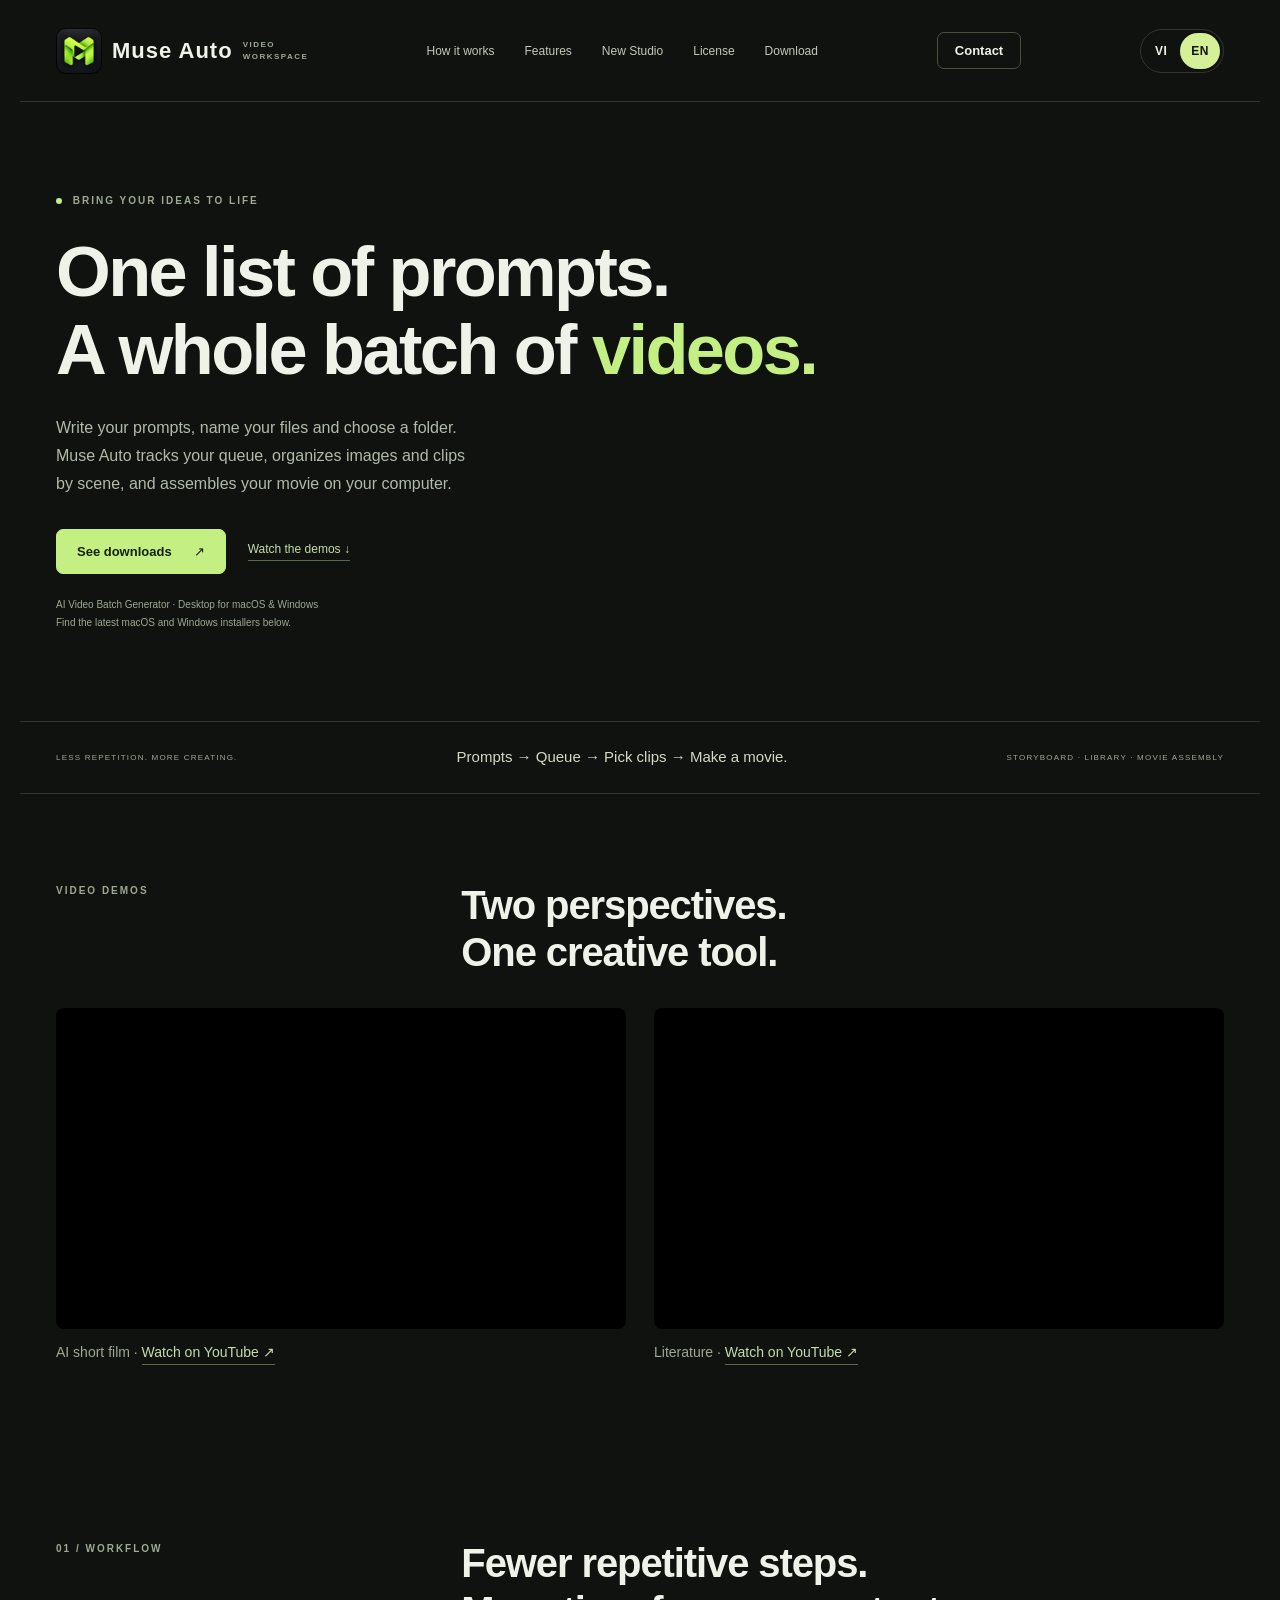
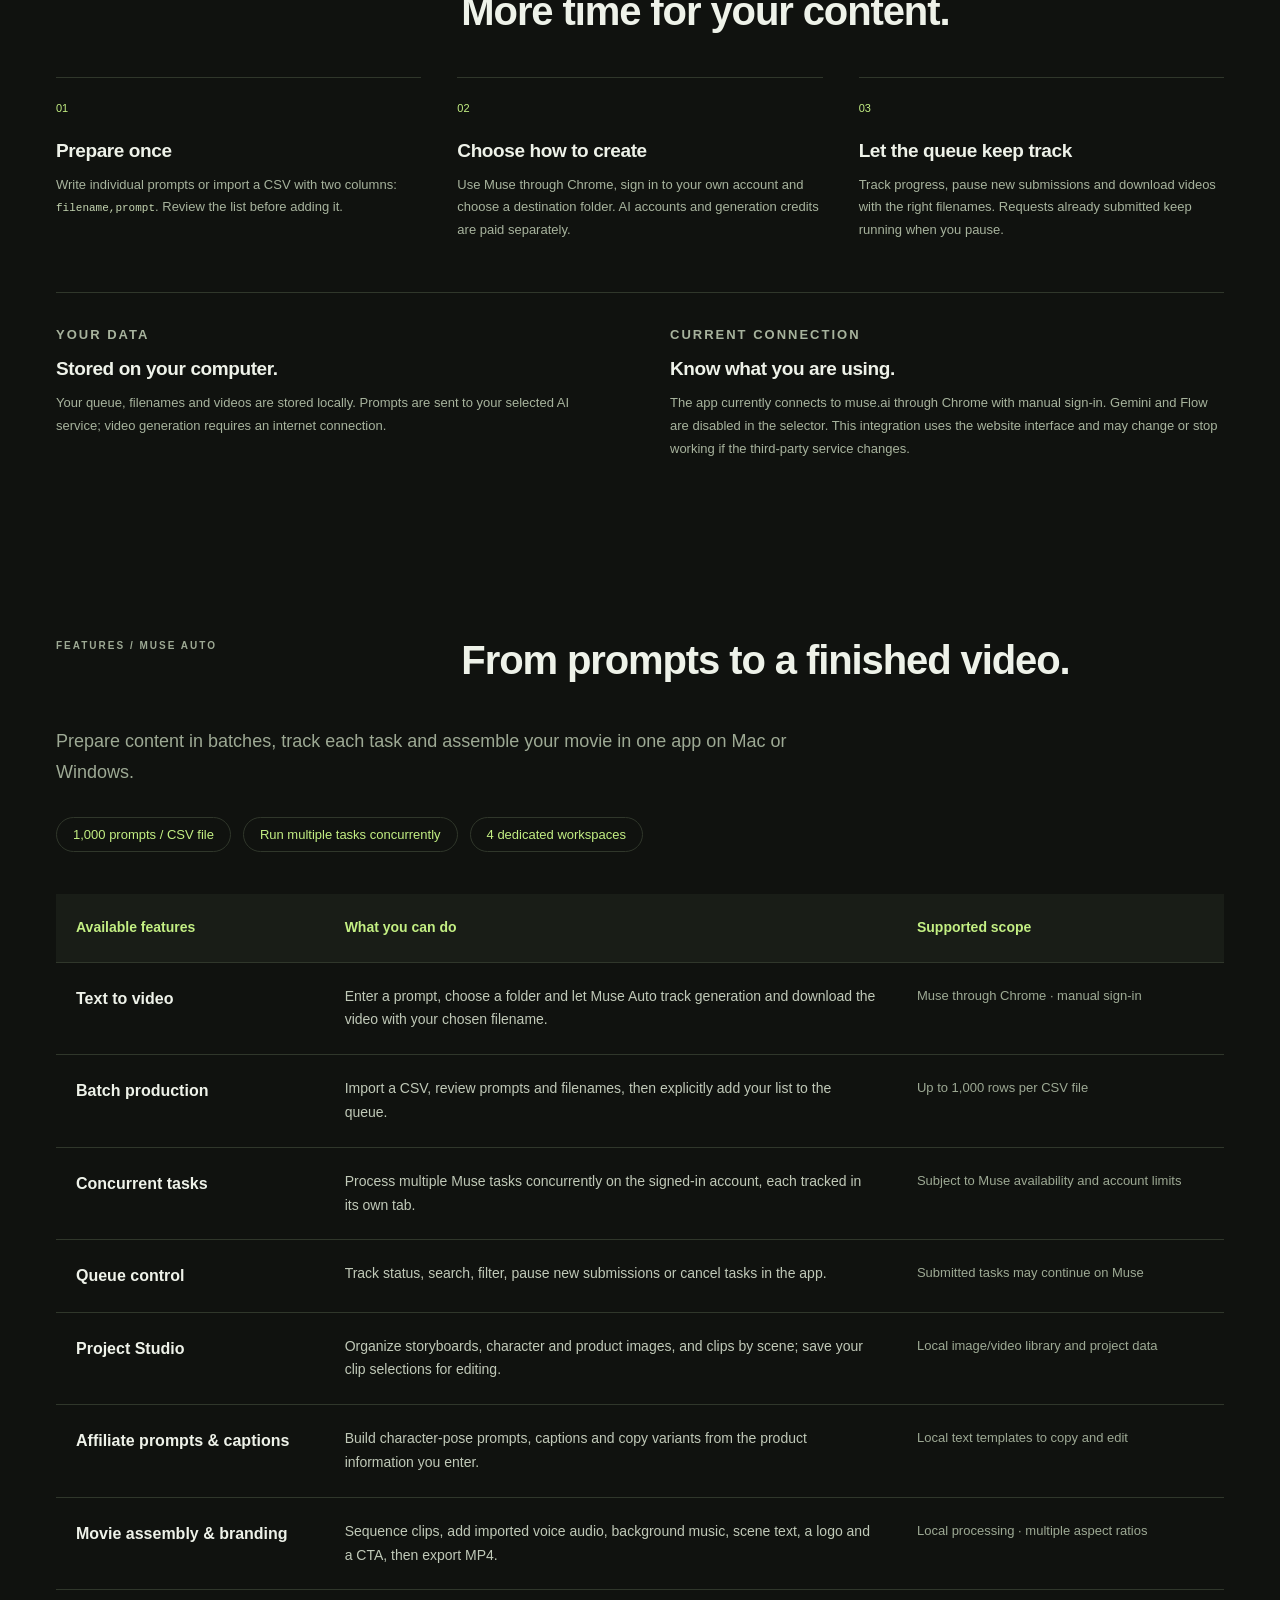
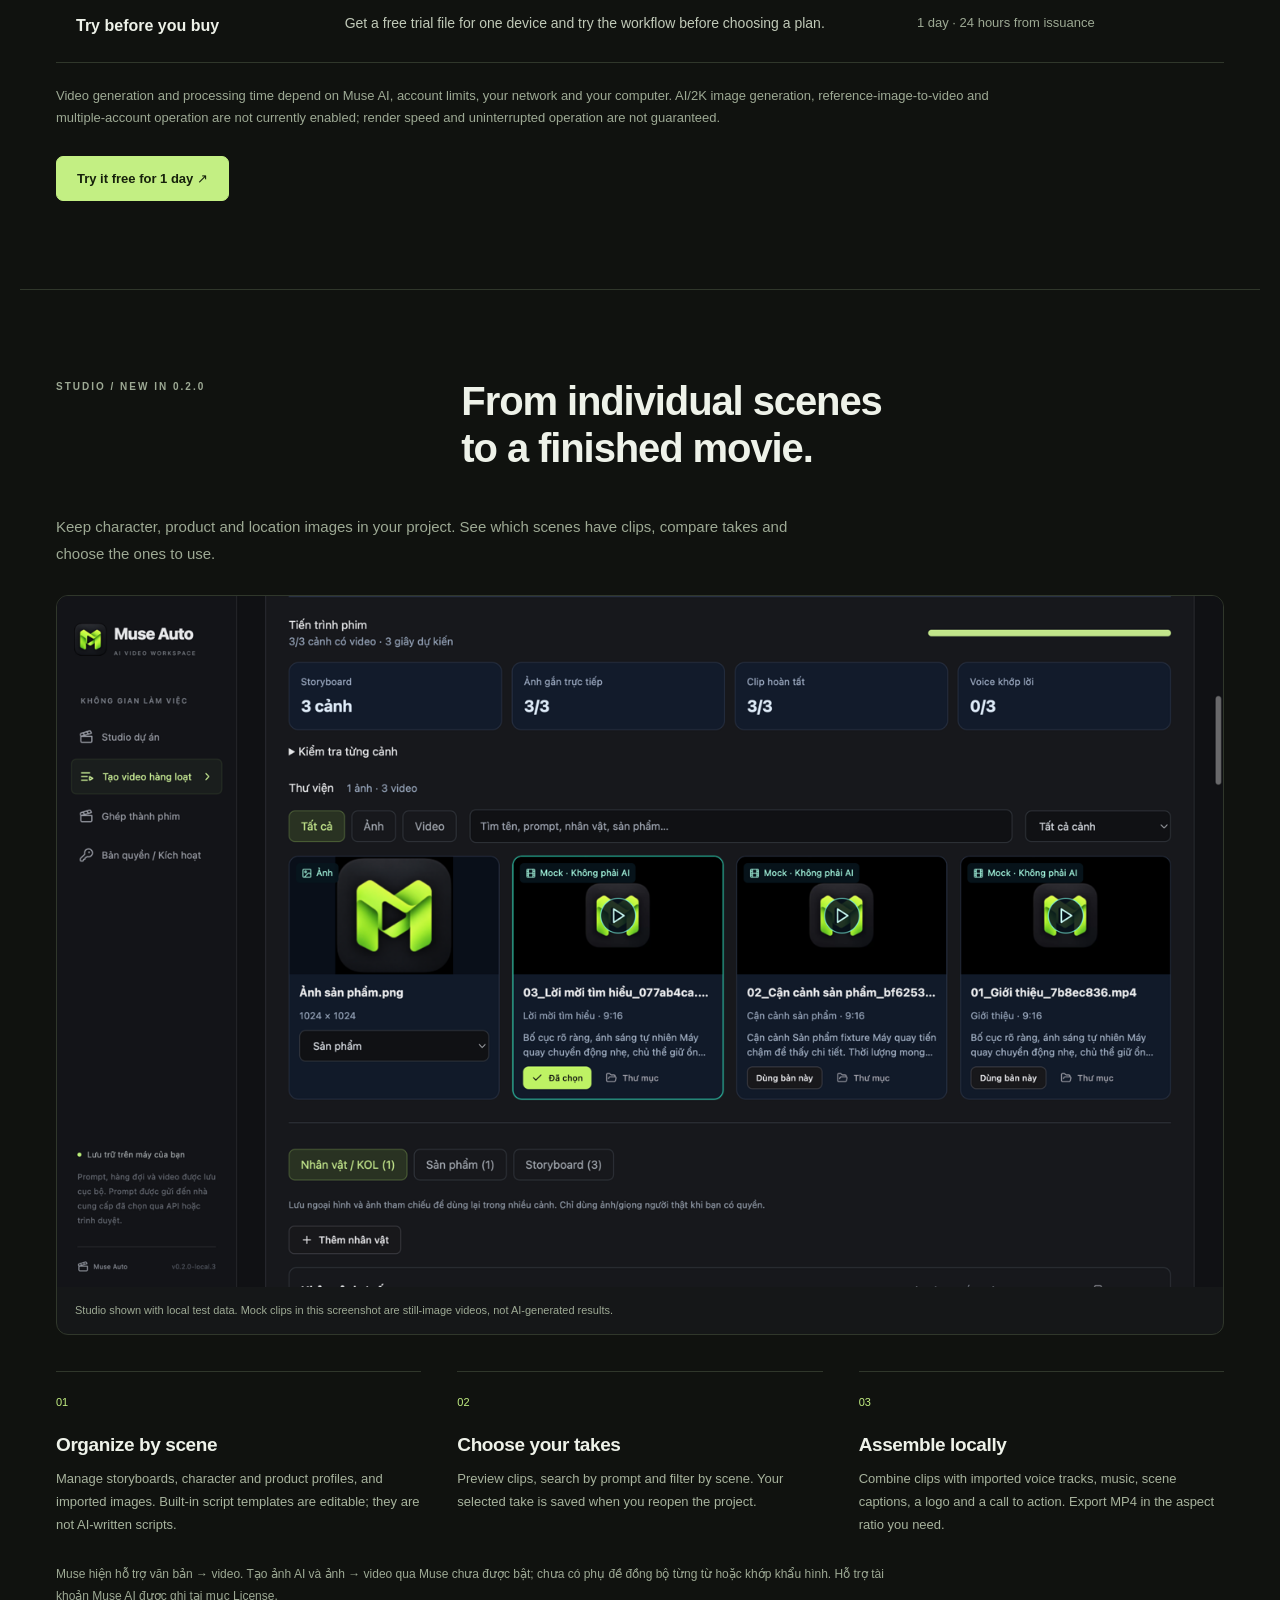
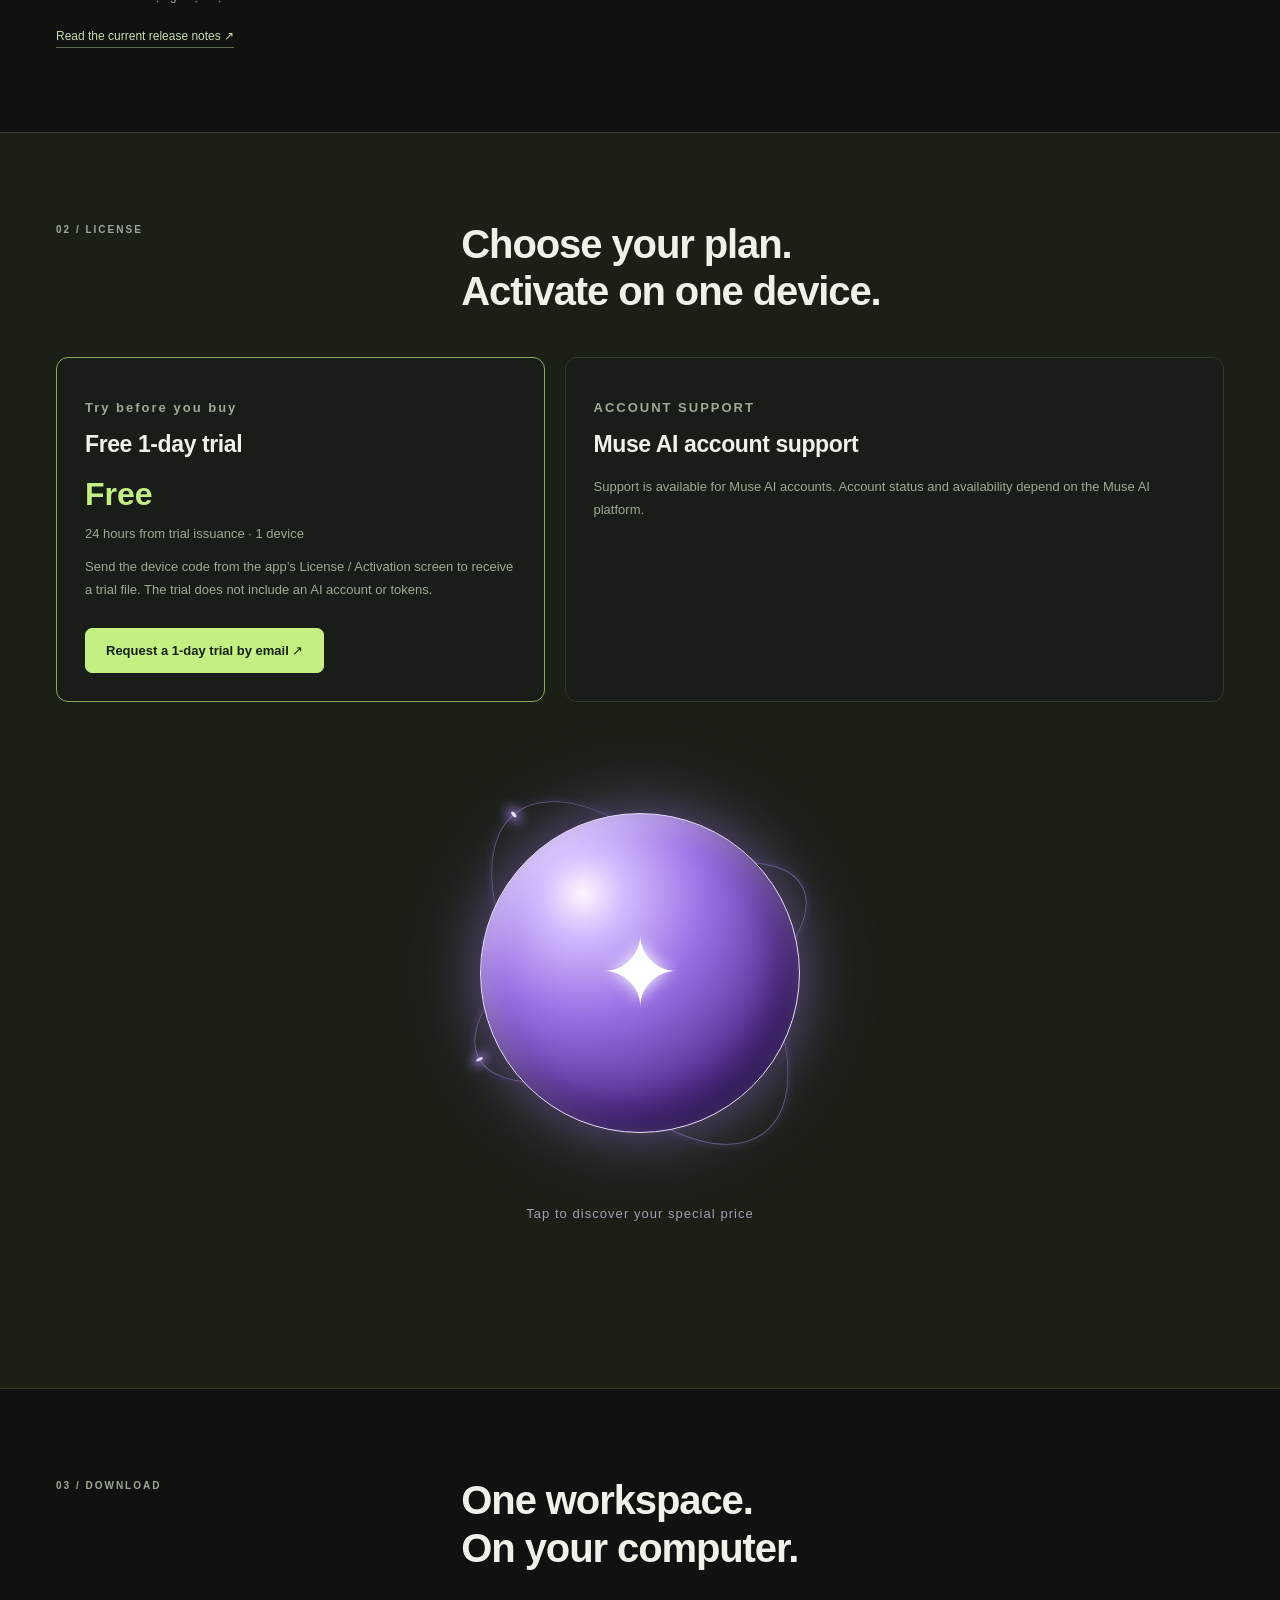
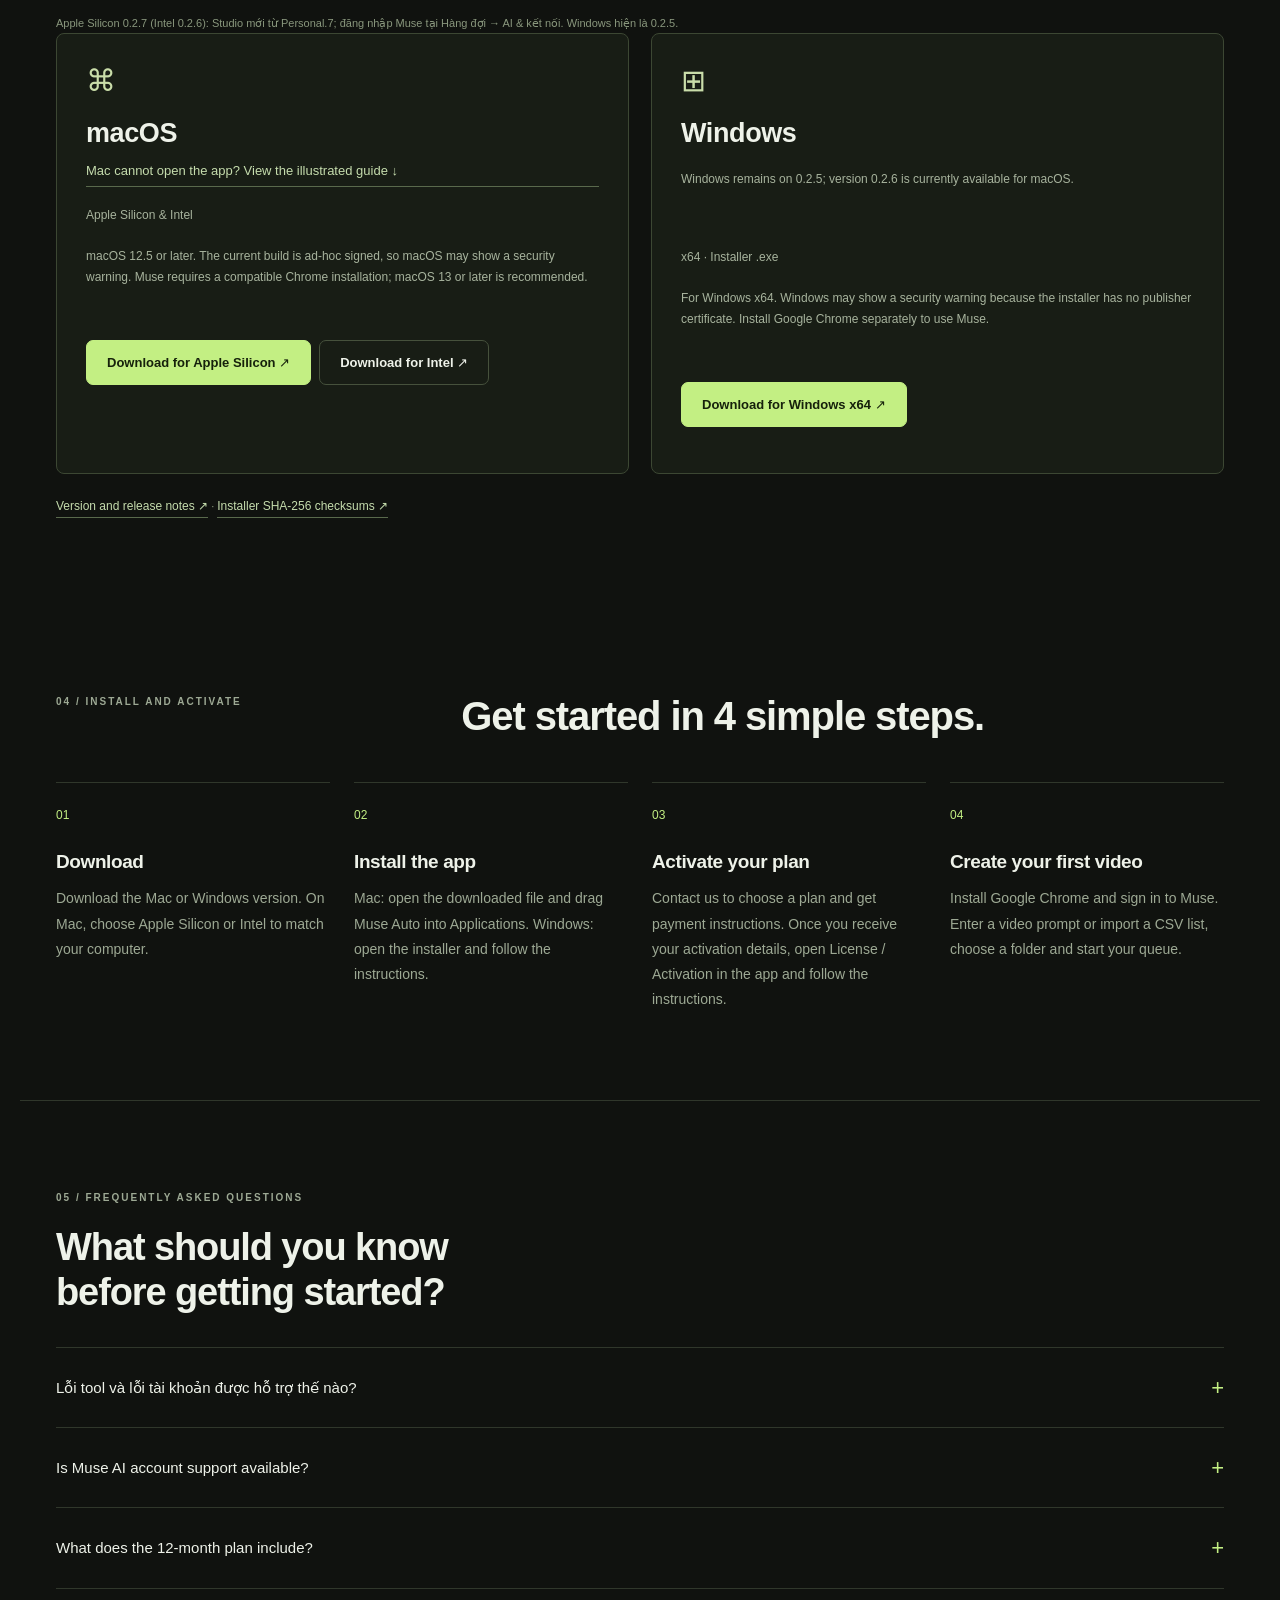
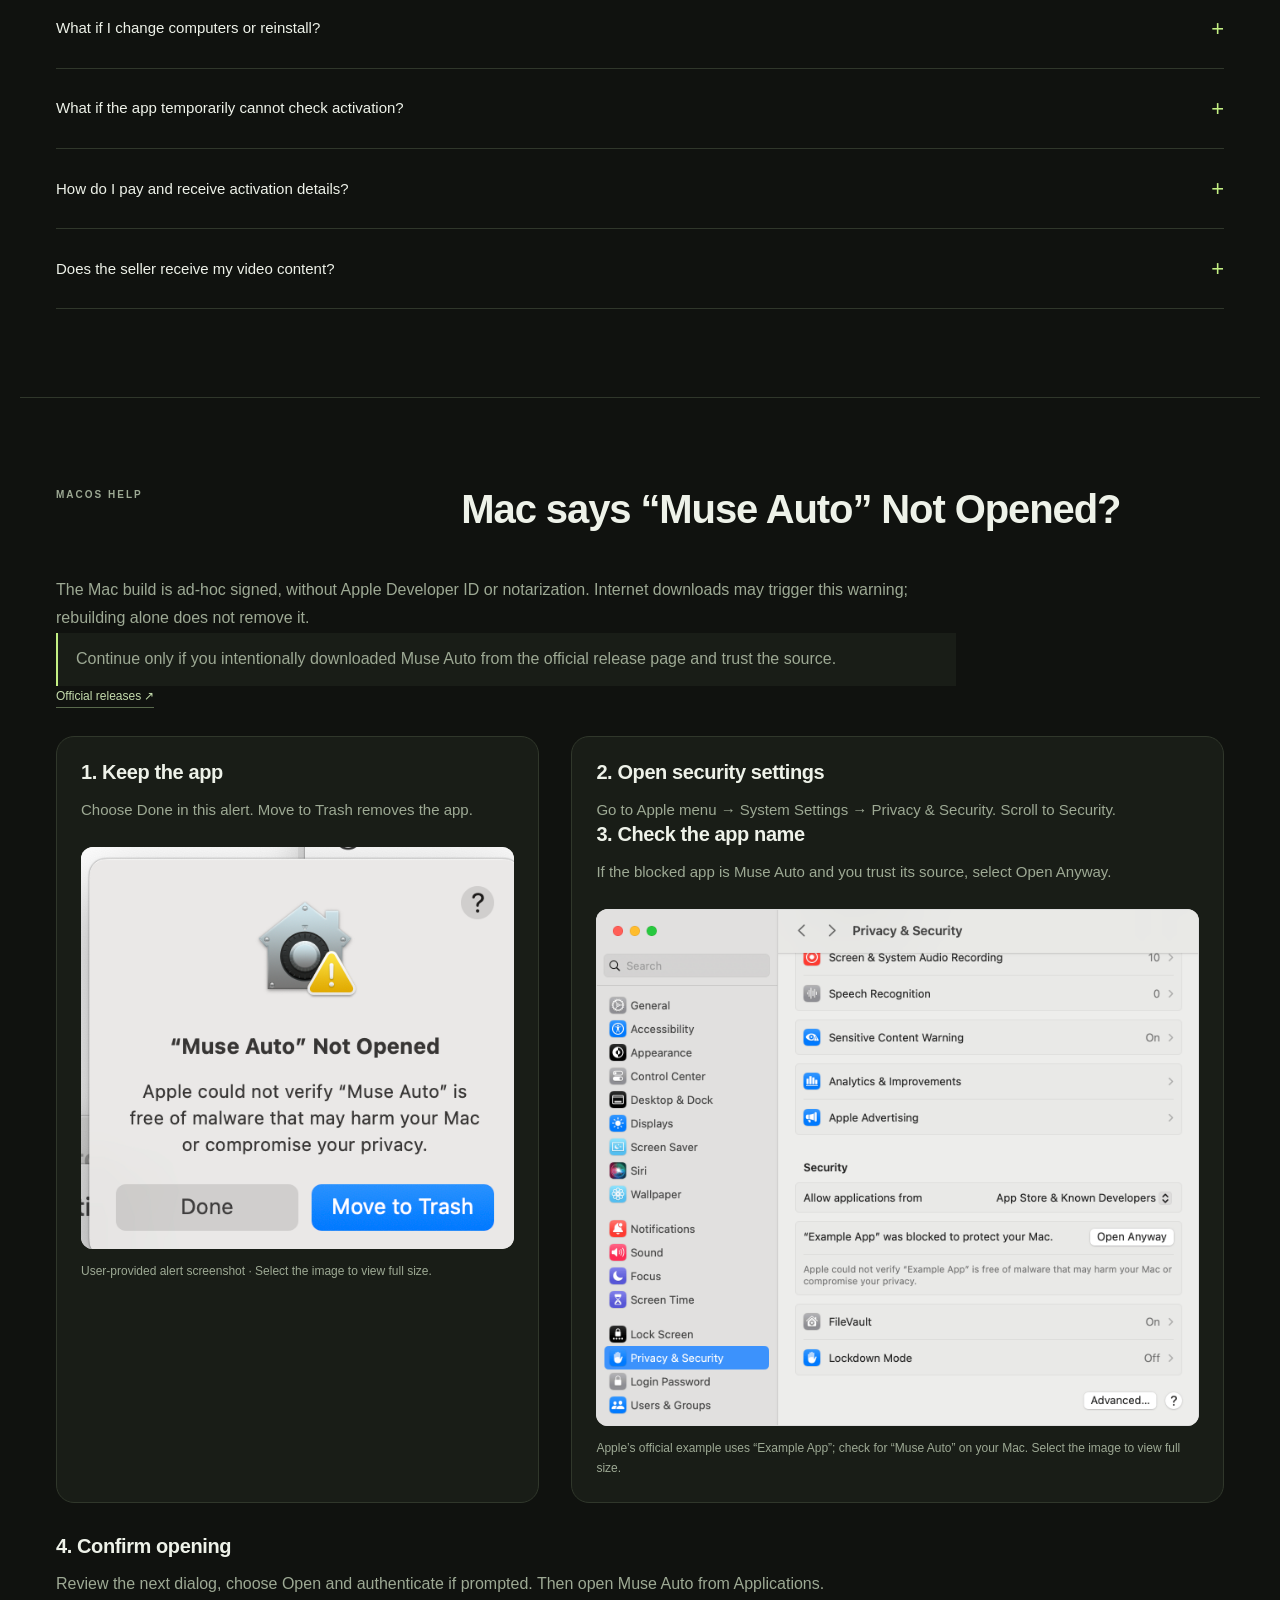
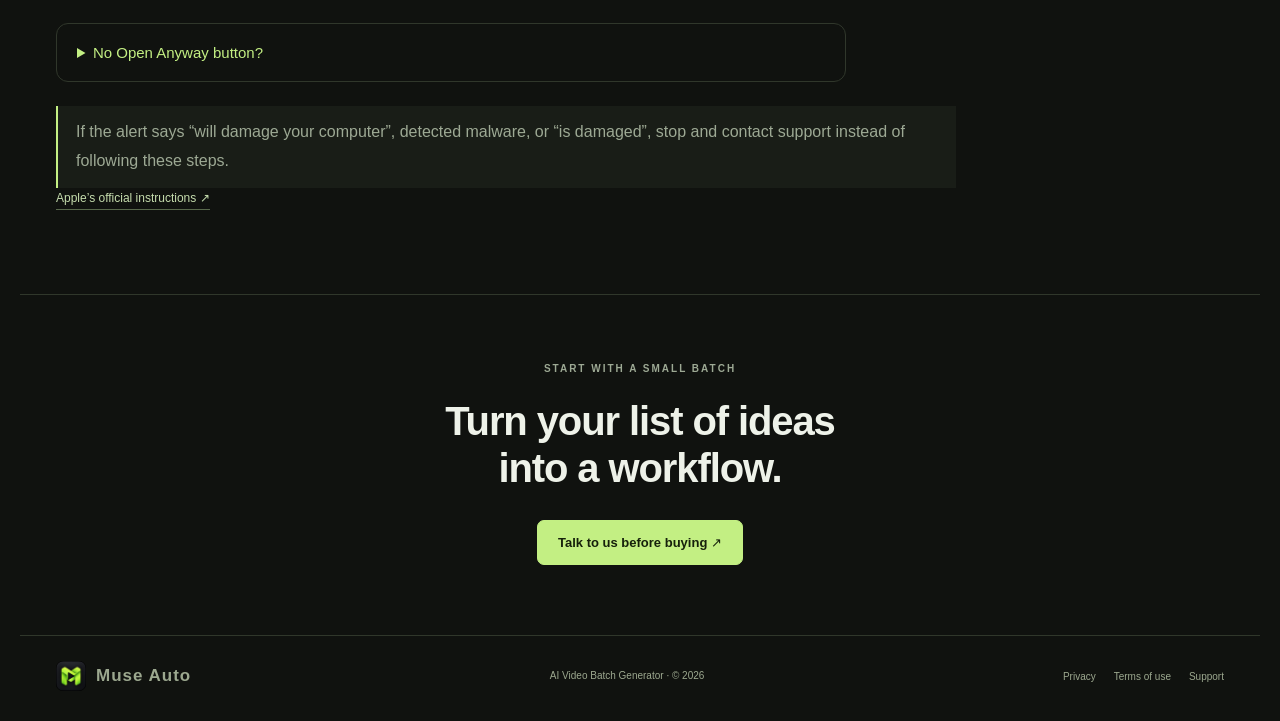
==== commit 7bc7824f: "Pin Intel download until new package verification completes" ====
--- a/website/index.html
+++ b/website/index.html
@@ -13,7 +13,7 @@
 <section id="studio" class="section wrap studio-release"><div class="section-top"><p class="eyebrow">STUDIO / MỚI TRONG 0.2.0</p><h2>Từ từng cảnh riêng lẻ<br>đến một bộ phim.</h2></div><p class="studio-release-intro">Lưu ảnh nhân vật, sản phẩm và bối cảnh trong dự án. Theo dõi cảnh nào đã có clip, xem các bản thử và chọn bản dùng để dựng.</p><figure class="studio-release-shot"><img src="studio-library.png" alt="Thư viện Muse Auto với tiến trình từng cảnh, bộ lọc ảnh và video, nút chọn clip để ghép phim" width="1440" height="854" loading="lazy"><figcaption>Giao diện Studio với dữ liệu kiểm thử local. Các clip Mock trong ảnh là video ảnh tĩnh, không phải kết quả AI.</figcaption></figure><div class="steps"><article><span class="step-number">01</span><h3>Quản lý theo cảnh</h3><p>Storyboard, hồ sơ nhân vật và sản phẩm, ảnh nhập từ máy. Mẫu kịch bản local có thể chỉnh sửa; chưa phải AI viết kịch bản.</p></article><article><span class="step-number">02</span><h3>Chọn bản để dựng</h3><p>Thư viện có khung hình xem trước, tìm theo prompt và lọc từng cảnh. Lựa chọn “Dùng bản này” được lưu khi mở lại dự án.</p></article><article><span class="step-number">03</span><h3>Ghép phim tại máy</h3><p>Ghép clip với voice nhập từ máy, nhạc, phụ đề theo cảnh, logo và CTA. Xuất MP4 theo tỷ lệ phù hợp nội dung.</p></article></div><p class="studio-release-limit">Muse hiện hỗ trợ văn bản → video. Tạo ảnh AI và ảnh → video qua Muse chưa được bật; chưa có phụ đề đồng bộ từng từ hoặc khớp khẩu hình. Hỗ trợ tài khoản Muse AI được ghi tại mục License.</p><a class="text-link" href="https://github.com/charlie-long-working/ai-video-studio-releases/releases/latest" target="_blank" rel="noopener noreferrer">Xem ghi chú bản phát hành hiện tại ↗</a></section>
 <section id="plans" class="plans-section"><div class="wrap section"><div class="section-top"><p class="eyebrow">02 / LICENSE</p><h2>Chọn thời gian phù hợp.<br>Kích hoạt cho một thiết bị.</h2></div><div class="offer-grid"><aside class="trial-card" id="free-trial"><p class="eyebrow">Trải nghiệm trước khi mua</p><h3>Dùng thử miễn phí 1 ngày</h3><strong class="free-price">Miễn phí</strong><p>24 giờ từ lúc cấp file trial · 1 thiết bị</p><p>Gửi mã thiết bị trong mục Bản quyền / Kích hoạt của app để nhận file dùng thử. Trial không kèm tài khoản hoặc token AI.</p><a class="button primary trial-contact" href="mailto:charlie.nguyen.forwork@gmail.com?subject=Muse%20Auto%20-%20Trial%201%20day">Nhận trial 1 ngày qua email ↗</a></aside><aside class="account-offer"><p class="eyebrow">Hỗ trợ tài khoản</p><h3>Hỗ trợ tài khoản Muse AI</h3><p>Hỗ trợ liên quan đến tài khoản Muse AI. Trạng thái và khả năng sử dụng phụ thuộc nền tảng Muse AI.</p></aside></div><div id="lucky-offer"></div><div class="pricing-reveal"><div class="plan-grid"><article class=""><p>Trải nghiệm</p><h3>1 tháng</h3><strong class="price">399.000đ</strong><span>Thanh toán một lần</span><p class="plan-description">Bắt đầu với quy trình tạo video của bạn.</p><p class="plan-comparison baseline">Giá cơ sở: 399.000đ cho 1 tháng.</p><ul class="plan-features"><li><span aria-hidden="true">✓</span><span>Tạo một video hoặc nhập hàng loạt CSV</span></li><li><span aria-hidden="true">✓</span><span>Xem trước prompt và tên tệp từ CSV</span></li><li><span aria-hidden="true">✓</span><span>Theo dõi hàng đợi, tạm dừng gửi mới</span></li><li><span aria-hidden="true">✓</span><span>Tải video về thư mục bạn chọn</span></li><li><span aria-hidden="true">✓</span><span>1 máy hoạt động tại một thời điểm</span></li><li><span aria-hidden="true">✓</span><span>Sử dụng đủ 1 tháng theo lịch</span></li><li><span aria-hidden="true">✓</span><span>Cập nhật và hỗ trợ trong thời hạn gói</span></li><li><span aria-hidden="true">✓</span><span>Hỗ trợ tài khoản Muse AI</span></li></ul><p class="plan-renewal">Không tự động gia hạn</p><a class="button" href="checkout.html?plan=month1">Chọn gói 1 tháng ↗</a><a class="plan-contact" data-plan="1 tháng · 399.000đ" href="mailto:charlie.nguyen.forwork@gmail.com">Liên hệ email để thanh toán</a></article><article class=""><p>Sử dụng ngắn hạn</p><h3>3 tháng</h3><strong class="price">699.000đ</strong><span>Thanh toán một lần</span><p class="plan-description">Phù hợp cho một đợt sản xuất nội dung.</p><p class="plan-comparison saving">Tiết kiệm 41,6% so với mua 3 lần gói 1 tháng (1.197.000đ).</p><ul class="plan-features"><li><span aria-hidden="true">✓</span><span>Tạo một video hoặc nhập hàng loạt CSV</span></li><li><span aria-hidden="true">✓</span><span>Xem trước prompt và tên tệp từ CSV</span></li><li><span aria-hidden="true">✓</span><span>Theo dõi hàng đợi, tạm dừng gửi mới</span></li><li><span aria-hidden="true">✓</span><span>Tải video về thư mục bạn chọn</span></li><li><span aria-hidden="true">✓</span><span>1 máy hoạt động tại một thời điểm</span></li><li><span aria-hidden="true">✓</span><span>Sử dụng đủ 3 tháng theo lịch</span></li><li><span aria-hidden="true">✓</span><span>Cập nhật và hỗ trợ trong thời hạn gói</span></li><li><span aria-hidden="true">✓</span><span>Hỗ trợ tài khoản Muse AI</span></li></ul><p class="plan-renewal">Không tự động gia hạn</p><a class="button" href="checkout.html?plan=month3">Chọn gói 3 tháng ↗</a><a class="plan-contact" data-plan="3 tháng · 699.000đ" href="mailto:charlie.nguyen.forwork@gmail.com">Liên hệ email để thanh toán</a></article><article class="saving"><p>Tiết kiệm</p><h3>6 tháng</h3><strong class="price">819.000đ</strong><span>Thanh toán một lần</span><p class="plan-description">Thêm 120.000đ so với gói 3 tháng để dùng 6 tháng.</p><p class="plan-comparison saving">Tiết kiệm 65,8% so với mua 6 lần gói 1 tháng (2.394.000đ).</p><ul class="plan-features"><li><span aria-hidden="true">✓</span><span>Tạo một video hoặc nhập hàng loạt CSV</span></li><li><span aria-hidden="true">✓</span><span>Xem trước prompt và tên tệp từ CSV</span></li><li><span aria-hidden="true">✓</span><span>Theo dõi hàng đợi, tạm dừng gửi mới</span></li><li><span aria-hidden="true">✓</span><span>Tải video về thư mục bạn chọn</span></li><li><span aria-hidden="true">✓</span><span>1 máy hoạt động tại một thời điểm</span></li><li><span aria-hidden="true">✓</span><span>Sử dụng đủ 6 tháng theo lịch</span></li><li><span aria-hidden="true">✓</span><span>Cập nhật và hỗ trợ trong thời hạn gói</span></li><li><span aria-hidden="true">✓</span><span>Hỗ trợ tài khoản Muse AI</span></li></ul><p class="plan-renewal">Không tự động gia hạn</p><a class="button" href="checkout.html?plan=month6">Chọn gói 6 tháng ↗</a><a class="plan-contact" data-plan="6 tháng · 819.000đ" href="mailto:charlie.nguyen.forwork@gmail.com">Liên hệ email để thanh toán</a></article><article class="annual"><p class="plan-label">Đề xuất</p><h3>12 tháng</h3><strong class="price">1.199.000đ</strong><p class="promotion-note" id="annual-promotion"></p><span>Thanh toán một lần</span><p class="plan-description">Thanh toán một lần cho 12 tháng sử dụng, cập nhật và hỗ trợ.</p><p class="plan-comparison saving">Tiết kiệm so với mua 12 lần gói 1 tháng.</p><ul class="plan-features"><li><span aria-hidden="true">✓</span><span>Tạo một video hoặc nhập hàng loạt CSV</span></li><li><span aria-hidden="true">✓</span><span>Xem trước prompt và tên tệp từ CSV</span></li><li><span aria-hidden="true">✓</span><span>Theo dõi hàng đợi, tạm dừng gửi mới</span></li><li><span aria-hidden="true">✓</span><span>Tải video về thư mục bạn chọn</span></li><li><span aria-hidden="true">✓</span><span>1 máy hoạt động tại một thời điểm</span></li><li><span aria-hidden="true">✓</span><span>Quyền sử dụng trong 12 tháng</span></li><li><span aria-hidden="true">✓</span><span>Cập nhật và hỗ trợ trong thời hạn gói</span></li><li><span aria-hidden="true">✓</span><span>Hỗ trợ tài khoản Muse AI</span></li></ul><p class="plan-renewal">Không tự động gia hạn</p><a class="button" href="checkout.html?plan=month12">Chọn gói 12 tháng ↗</a><a class="plan-contact" data-plan="12 tháng · 1.199.000đ" href="mailto:charlie.nguyen.forwork@gmail.com">Liên hệ email để thanh toán</a></article></div><p class="plan-note comparison-method">Phần trăm tiết kiệm được tính theo tổng phí mua các gói 1 tháng tương ứng và làm tròn đến một chữ số thập phân. So sánh chỉ tính phí phần mềm.</p><p class="plan-note">Các gói cùng tính năng, khác thời hạn sử dụng. Hỗ trợ tài khoản Muse AI.</p><p class="plan-note">Các gói cùng tính năng, khác thời hạn sử dụng. Thanh toán một lần cho mỗi lần mua, không tự động gia hạn. Không có phí kích hoạt hoặc subscription voice bổ sung.</p><p class="plan-note"><strong>Giá là phí phần mềm. Có hỗ trợ tài khoản Muse AI.</strong></p><div class="detail-row"><div><h3>Gói có thời hạn</h3><p>Quyền sử dụng, cập nhật và hỗ trợ trong thời hạn gói. Tháng theo lịch, có xử lý ngày cuối tháng, bắt đầu từ lần kích hoạt đầu tiên. Gia hạn cộng từ ngày hết hạn nếu còn hiệu lực; nếu đã hết hạn tính từ lúc gia hạn.</p></div><div><h3>Gói 12 tháng</h3><p>Gói 12 tháng có quyền sử dụng, cập nhật và hỗ trợ trong 12 tháng. Các tính năng kết nối online phụ thuộc dịch vụ bên thứ ba.</p><p>Hết hạn gói cần gia hạn để tạo video mới. Hết hạn không xóa dự án hoặc video đã lưu.</p></div></div><p class="plan-note">Một máy hoạt động tại một thời điểm. Hủy kích hoạt để chuyển máy; máy hỏng/cài lại hệ điều hành: liên hệ hỗ trợ xác minh và phục hồi, không phải mua lại. License mới có grace tối đa 7 ngày khi server tạm lỗi. Hết hạn không xóa video/dự án và vẫn mở được thư mục.</p><section class="support-scope"><h3>Sử dụng có trách nhiệm &amp; phạm vi hỗ trợ</h3><p>Người dùng chịu trách nhiệm về mục đích sử dụng, nội dung tạo ra và quyền sử dụng dữ liệu đầu vào; phải tuân thủ pháp luật và điều khoản của nền tảng liên quan.</p><p>Bên cung cấp Muse Auto không chịu trách nhiệm cho hành vi sử dụng tool sai mục đích, vi phạm pháp luật hoặc quyền của bên thứ ba do người dùng thực hiện, trong phạm vi pháp luật cho phép.</p><p>Hỗ trợ kỹ thuật áp dụng cho lỗi và vấn đề của phần mềm Muse Auto trong thời hạn hỗ trợ của gói. Mỗi tài khoản Muse AI tặng kèm được đổi 1–1 tối đa 1 lần. Trạng thái, hạn mức và gián đoạn dịch vụ vẫn phụ thuộc Muse AI.</p><p>Các điều kiện này không loại trừ trách nhiệm bắt buộc của bên bán hoặc quyền hợp pháp của người dùng theo pháp luật áp dụng.</p></section><div class="activation"><b>Liên hệ mua qua email</b><span>→</span><b>Thanh toán và đối soát</b><span>→</span><b>Kích hoạt trong app</b></div>
 </div></div></div></section>
-<section id="downloads" class="section wrap"><div class="section-top"><p class="eyebrow">03 / TẢI ỨNG DỤNG</p><h2>Một workspace.<br>Trên máy của bạn.</h2></div><p class="download-note">macOS 0.2.7: Studio mới từ Personal.7; đăng nhập Muse tại Hàng đợi → AI &amp; kết nối. Windows hiện là 0.2.5.</p><div class="download-grid"><article><span class="os-symbol">⌘</span><h3>macOS</h3><a class="text-link mac-help-link" href="#macos-help">Mac không mở được ứng dụng? Xem hướng dẫn có ảnh ↓</a><p>Apple Silicon &amp; Intel</p><p class="requirements">macOS 12.5 trở lên. Bản hiện tại ký ad-hoc; macOS có thể hiển thị cảnh báo bảo mật. Muse qua Chrome cần Chrome tương thích; khuyến nghị macOS 13 trở lên.</p><div class="download-actions"><a class="button primary" data-download="mac-arm64" href="https://github.com/charlie-long-working/ai-video-studio-releases/releases/latest/download/Muse-Auto-mac-arm64.dmg">Tải cho Apple Silicon ↗</a><a class="button" data-download="mac-x64" href="https://github.com/charlie-long-working/ai-video-studio-releases/releases/latest/download/Muse-Auto-mac-x64.dmg">Tải cho Intel ↗</a></div></article><article><span class="os-symbol">⊞</span><h3>Windows</h3><p class="requirements">Windows hiện là bản 0.2.5; bản 0.2.6 mới có trên macOS.</p><p>x64 · Installer .exe</p><p class="requirements">Dành cho Windows x64. Windows có thể hiển thị cảnh báo bảo mật vì bộ cài chưa có chứng chỉ nhà phát hành. Cần cài Google Chrome riêng để dùng Muse.</p><div class="download-actions"><a class="button primary" data-download="win-x64" href="https://github.com/charlie-long-working/ai-video-studio-releases/releases/download/v0.2.5/Muse-Auto-win-x64.exe">Tải cho Windows x64 ↗</a></div></article></div><p class="download-note"><a class="text-link" href="https://github.com/charlie-long-working/ai-video-studio-releases/releases/latest" target="_blank" rel="noopener noreferrer">Phiên bản và ghi chú phát hành ↗</a> · <a class="text-link" href="https://github.com/charlie-long-working/ai-video-studio-releases/releases/latest/download/SHA256SUMS.txt">SHA-256 bộ cài ↗</a></p></section>
+<section id="downloads" class="section wrap"><div class="section-top"><p class="eyebrow">03 / TẢI ỨNG DỤNG</p><h2>Một workspace.<br>Trên máy của bạn.</h2></div><p class="download-note">Apple Silicon 0.2.7 (Intel 0.2.6): Studio mới từ Personal.7; đăng nhập Muse tại Hàng đợi → AI &amp; kết nối. Windows hiện là 0.2.5.</p><div class="download-grid"><article><span class="os-symbol">⌘</span><h3>macOS</h3><a class="text-link mac-help-link" href="#macos-help">Mac không mở được ứng dụng? Xem hướng dẫn có ảnh ↓</a><p>Apple Silicon &amp; Intel</p><p class="requirements">macOS 12.5 trở lên. Bản hiện tại ký ad-hoc; macOS có thể hiển thị cảnh báo bảo mật. Muse qua Chrome cần Chrome tương thích; khuyến nghị macOS 13 trở lên.</p><div class="download-actions"><a class="button primary" data-download="mac-arm64" href="https://github.com/charlie-long-working/ai-video-studio-releases/releases/latest/download/Muse-Auto-mac-arm64.dmg">Tải cho Apple Silicon ↗</a><a class="button" data-download="mac-x64" href="https://github.com/charlie-long-working/ai-video-studio-releases/releases/download/v0.2.6/Muse-Auto-mac-x64.dmg">Tải cho Intel ↗</a></div></article><article><span class="os-symbol">⊞</span><h3>Windows</h3><p class="requirements">Windows hiện là bản 0.2.5; bản 0.2.6 mới có trên macOS.</p><p>x64 · Installer .exe</p><p class="requirements">Dành cho Windows x64. Windows có thể hiển thị cảnh báo bảo mật vì bộ cài chưa có chứng chỉ nhà phát hành. Cần cài Google Chrome riêng để dùng Muse.</p><div class="download-actions"><a class="button primary" data-download="win-x64" href="https://github.com/charlie-long-working/ai-video-studio-releases/releases/download/v0.2.5/Muse-Auto-win-x64.exe">Tải cho Windows x64 ↗</a></div></article></div><p class="download-note"><a class="text-link" href="https://github.com/charlie-long-working/ai-video-studio-releases/releases/latest" target="_blank" rel="noopener noreferrer">Phiên bản và ghi chú phát hành ↗</a> · <a class="text-link" href="https://github.com/charlie-long-working/ai-video-studio-releases/releases/latest/download/SHA256SUMS.txt">SHA-256 bộ cài ↗</a></p></section>
 <section id="install" class="section wrap"><div class="section-top"><p class="eyebrow">04 / CÀI ĐẶT VÀ KÍCH HOẠT</p><h2>Bắt đầu với 4 bước đơn giản.</h2></div><ol class="install-steps"><li><span class="install-number">01</span><h3>Tải ứng dụng</h3><p>Chọn bản Mac hoặc Windows ở mục tải xuống. Với Mac, chọn Apple Silicon hoặc Intel phù hợp với máy của bạn.</p></li><li><span class="install-number">02</span><h3>Cài vào máy</h3><p>Mac: mở tệp vừa tải rồi kéo Muse Auto vào Applications. Windows: mở tệp vừa tải và làm theo hướng dẫn cài đặt.</p></li><li><span class="install-number">03</span><h3>Kích hoạt gói đã mua</h3><p>Liên hệ để chọn gói và nhận hướng dẫn thanh toán. Sau khi nhận thông tin kích hoạt, mở mục Bản quyền / Kích hoạt trong ứng dụng và làm theo hướng dẫn.</p></li><li><span class="install-number">04</span><h3>Tạo video đầu tiên</h3><p>Cài Google Chrome và đăng nhập tài khoản Muse của bạn. Nhập nội dung video hoặc tải danh sách từ tệp CSV, chọn nơi lưu rồi bấm bắt đầu.</p></li></ol></section><section id="faq" class="section wrap faq"><div class="section-top"><p class="eyebrow">05 / CÂU HỎI THƯỜNG GẶP</p><h2>Bạn cần biết gì<br>trước khi bắt đầu?</h2></div><div class="faq-list"><details><summary>Lỗi tool và lỗi tài khoản được hỗ trợ thế nào?</summary><p>Lỗi và vấn đề của Muse Auto được tiếp nhận trong thời hạn hỗ trợ của gói. Hỗ trợ liên quan đến tài khoản Muse AI phụ thuộc nền tảng Muse AI. Xem điều kiện sử dụng để biết phạm vi đầy đủ.</p></details><details><summary>Có hỗ trợ tài khoản Muse AI không?</summary><p>Có hỗ trợ liên quan đến tài khoản Muse AI. Trạng thái, hạn mức và khả năng sử dụng phụ thuộc nền tảng Muse AI.</p></details><details><summary>Gói 12 tháng gồm những quyền lợi gì?</summary><p>Gói gồm quyền sử dụng Muse Auto, cập nhật và hỗ trợ trong 12 tháng. Hết hạn cần gia hạn để tạo video mới; dự án và video đã lưu vẫn được giữ.</p></details><details><summary>Đổi máy hoặc cài lại máy thì sao?</summary><p>Mỗi gói dùng trên một máy tại một thời điểm. Khi cần chuyển máy hoặc cài lại máy, hãy gửi email kèm thông tin mua hàng để được hướng dẫn chuyển kích hoạt.</p></details><details><summary>Nếu ứng dụng tạm thời không kiểm tra được kích hoạt thì sao?</summary><p>Nếu gói của bạn đã được kích hoạt, ứng dụng có thể tiếp tục dùng trong tối đa 7 ngày, miễn là gói chưa hết hạn. Các video đã tạo vẫn được giữ trên máy.</p></details><details><summary>Thanh toán và nhận thông tin kích hoạt như thế nào?</summary><p>Gửi email đến charlie.nguyen.forwork@gmail.com để chọn gói và nhận hướng dẫn. Sau khi xác nhận thanh toán, bạn sẽ nhận thông tin kích hoạt. Nếu cần tìm lại, hãy liên hệ bằng email đã dùng khi mua.</p></details><details><summary>Nội dung video của tôi có được gửi cho người bán không?</summary><p>Không. Người bán không nhận nội dung bạn nhập hoặc video của bạn. Nội dung cần tạo được gửi đến dịch vụ AI bạn sử dụng. Thông tin mua hàng và kích hoạt chỉ dùng để quản lý gói và hỗ trợ bạn.</p></details></div></section>
 <section id="macos-help" class="section wrap macos-help"><div class="section-top"><p class="eyebrow">HỖ TRỢ MACOS</p><h2>Mac báo “Muse Auto” Not Opened?</h2></div><p>Bản Mac hiện dùng chữ ký ad-hoc, chưa có Apple Developer ID/notarization. Cảnh báo này có thể xuất hiện với bản tải từ Internet; build lại không tự loại bỏ cảnh báo.</p><p class="mac-help-notice">Chỉ tiếp tục nếu bạn chủ động tải Muse Auto từ trang phát hành chính thức và tin cậy nguồn tải.</p><a class="text-link" href="https://github.com/charlie-long-working/ai-video-studio-releases/releases/latest" target="_blank" rel="noopener noreferrer">Trang phát hành chính thức ↗</a><div class="mac-help-grid"><article><h3>1. Giữ lại ứng dụng</h3><p>Trong cảnh báo bên dưới, chọn Done (Xong) để đóng. Move to Trash sẽ đưa ứng dụng vào Thùng rác.</p><figure><a href="macos-gatekeeper-warning.png" target="_blank" rel="noopener noreferrer"><img src="macos-gatekeeper-warning.png" alt="Ảnh đầy đủ: cảnh báo “Muse Auto” Not Opened" width="522" height="484" loading="lazy"></a><figcaption>Ảnh cảnh báo do người dùng cung cấp · Nhấn ảnh để xem kích thước đầy đủ.</figcaption></figure></article><article><h3>2. Mở phần bảo mật</h3><p>Vào menu Apple → System Settings (Cài đặt hệ thống) → Privacy &amp; Security (Quyền riêng tư &amp; Bảo mật). Cuộn xuống Security (Bảo mật).</p><h3>3. Kiểm tra đúng tên ứng dụng</h3><p>Nếu dòng ứng dụng bị chặn ghi Muse Auto và bạn tin cậy nguồn tải, chọn Open Anyway (Vẫn mở).</p><figure><a href="macos-open-anyway-apple.png" target="_blank" rel="noopener noreferrer"><img src="macos-open-anyway-apple.png" alt="Ảnh đầy đủ: Privacy &amp; Security với nút Open Anyway" width="1430" height="1226" loading="lazy"></a><figcaption>Ảnh minh họa chính thức của Apple ghi “Example App”; trên máy bạn cần kiểm tra tên “Muse Auto”. Nhấn ảnh để xem đầy đủ.</figcaption></figure></article></div><h3>4. Xác nhận mở</h3><p>Đọc hộp thoại tiếp theo, xác nhận Open (Mở) và xác thực bằng Touch ID hoặc mật khẩu nếu macOS yêu cầu. Sau đó mở Muse Auto từ Applications.</p><details><summary>Không thấy Open Anyway?</summary><p>Thử mở Muse Auto một lần rồi quay lại mục bảo mật. Nếu máy do công ty quản lý hoặc vẫn không có nút, liên hệ quản trị viên/hỗ trợ và gửi ảnh đầy đủ cảnh báo cùng phiên bản macOS.</p></details><p class="mac-help-notice">Nếu cảnh báo ghi “will damage your computer”, “malware” đã được phát hiện hoặc “is damaged”, dừng lại và liên hệ hỗ trợ; không dùng quy trình trên để bỏ qua lỗi đó.</p><a class="text-link" href="https://support.apple.com/en-us/102445" target="_blank" rel="noopener noreferrer">Hướng dẫn chính thức của Apple ↗</a></section>
 <section class="closing wrap"><p class="eyebrow">BẮT ĐẦU BẰNG MỘT LÔ NHỎ</p><h2>Biến danh sách ý tưởng<br>thành một quy trình.</h2><a class="button primary" href="mailto:charlie.nguyen.forwork@gmail.com?subject=T%C6%B0%20v%E1%BA%A5n%20AI%20Video%20Batch%20Generator">Trao đổi trước khi mua ↗</a></section>
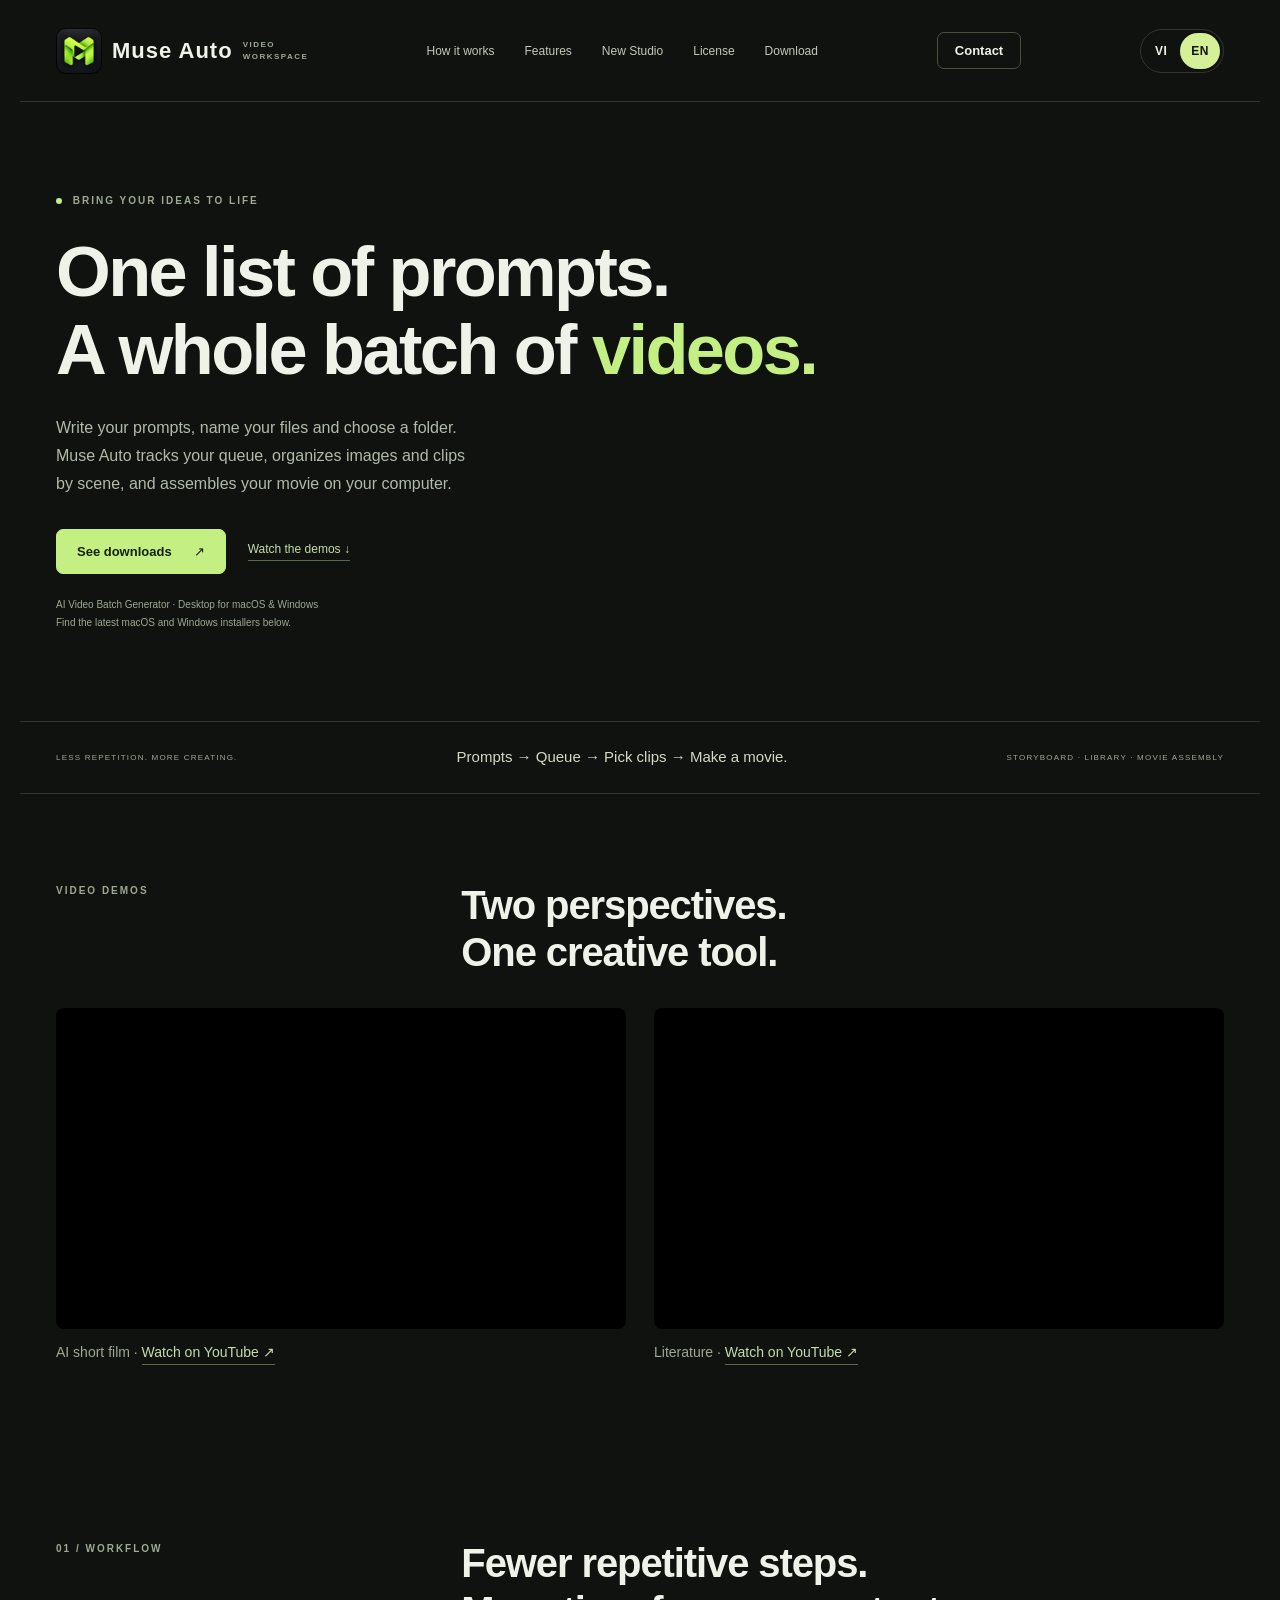
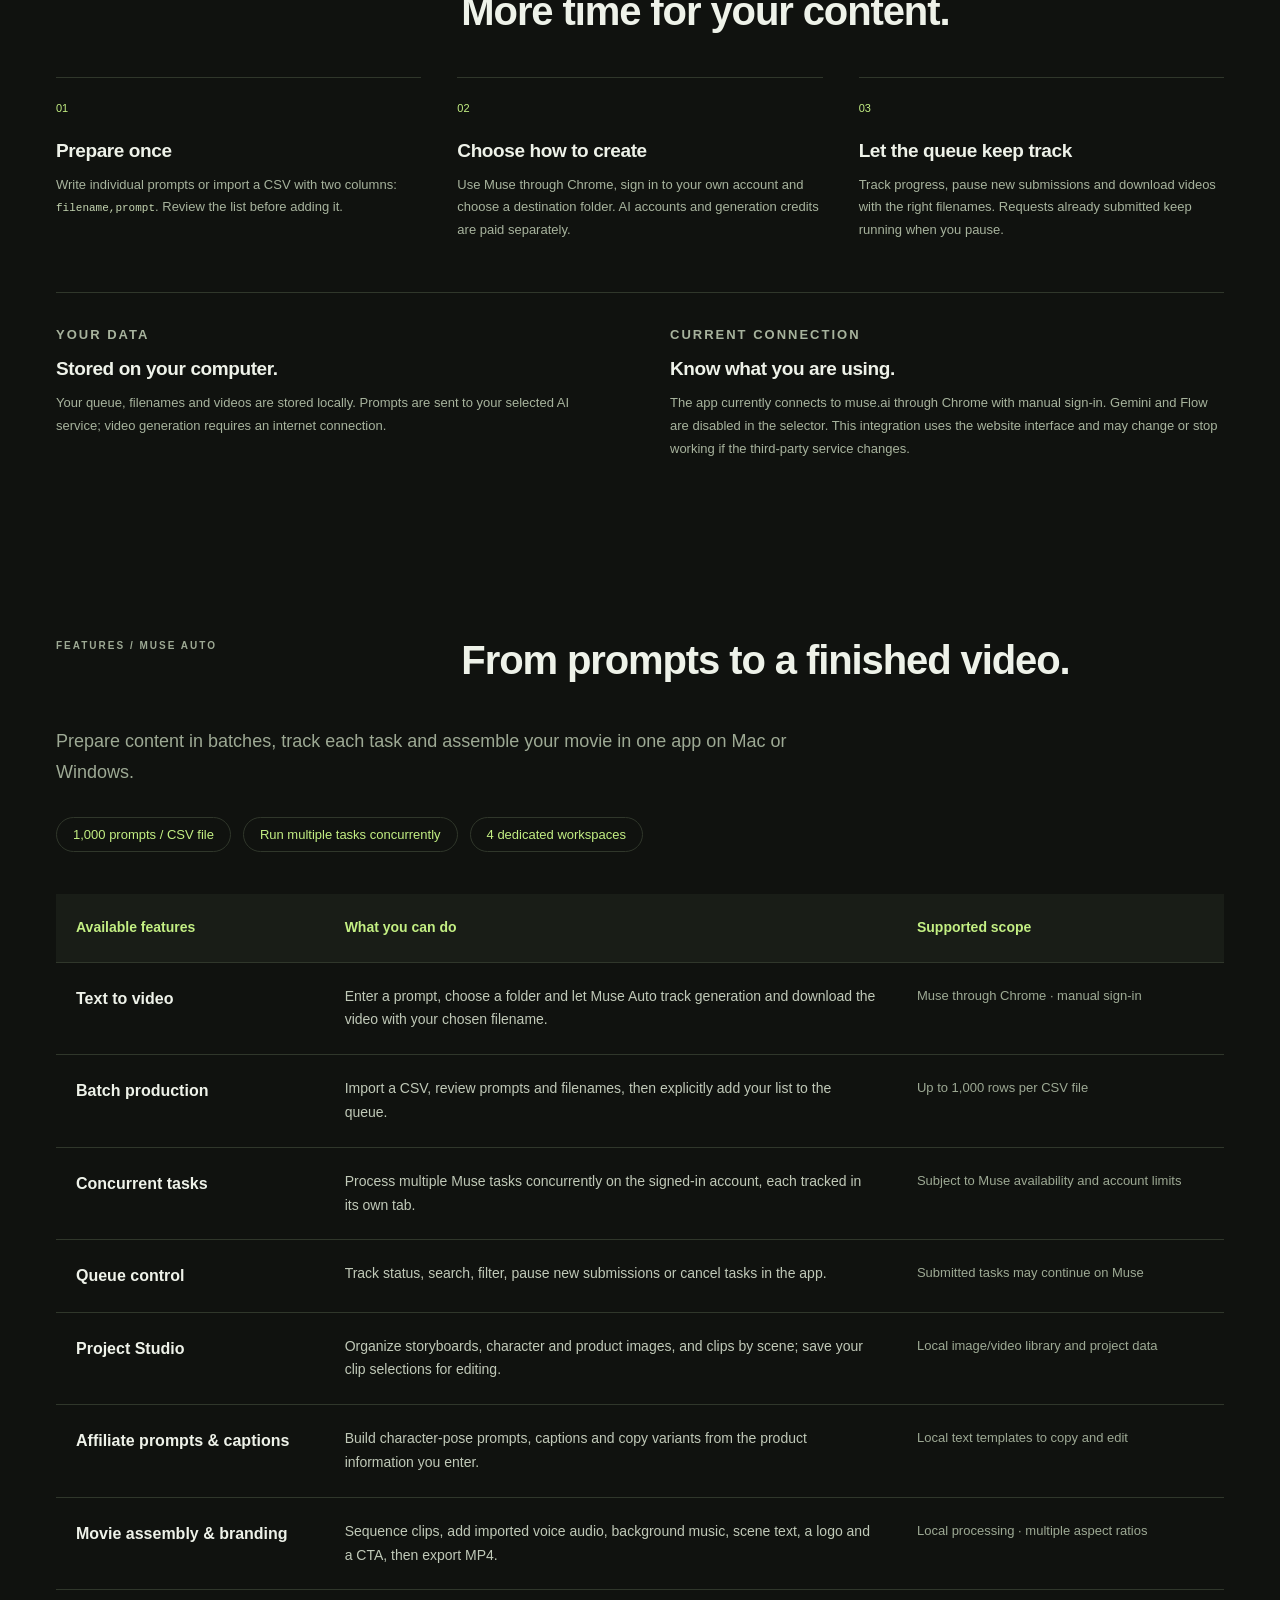
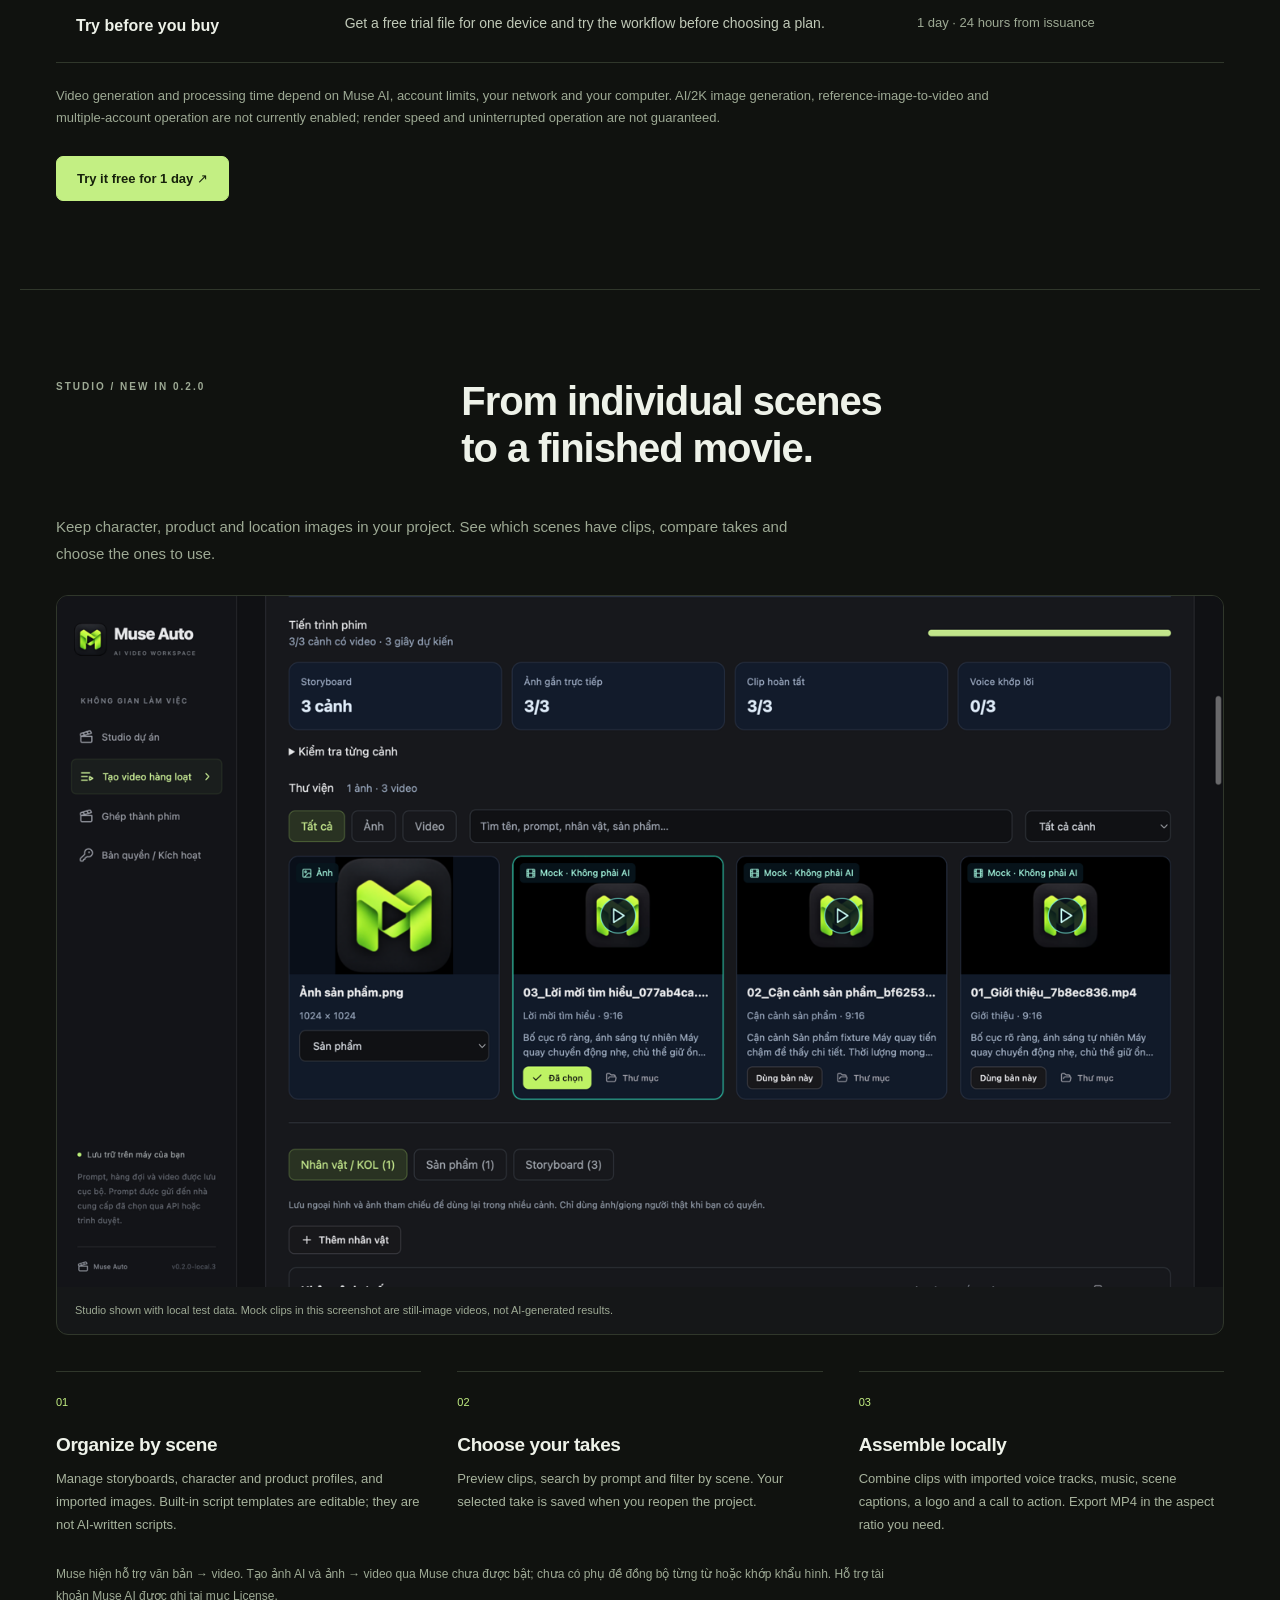
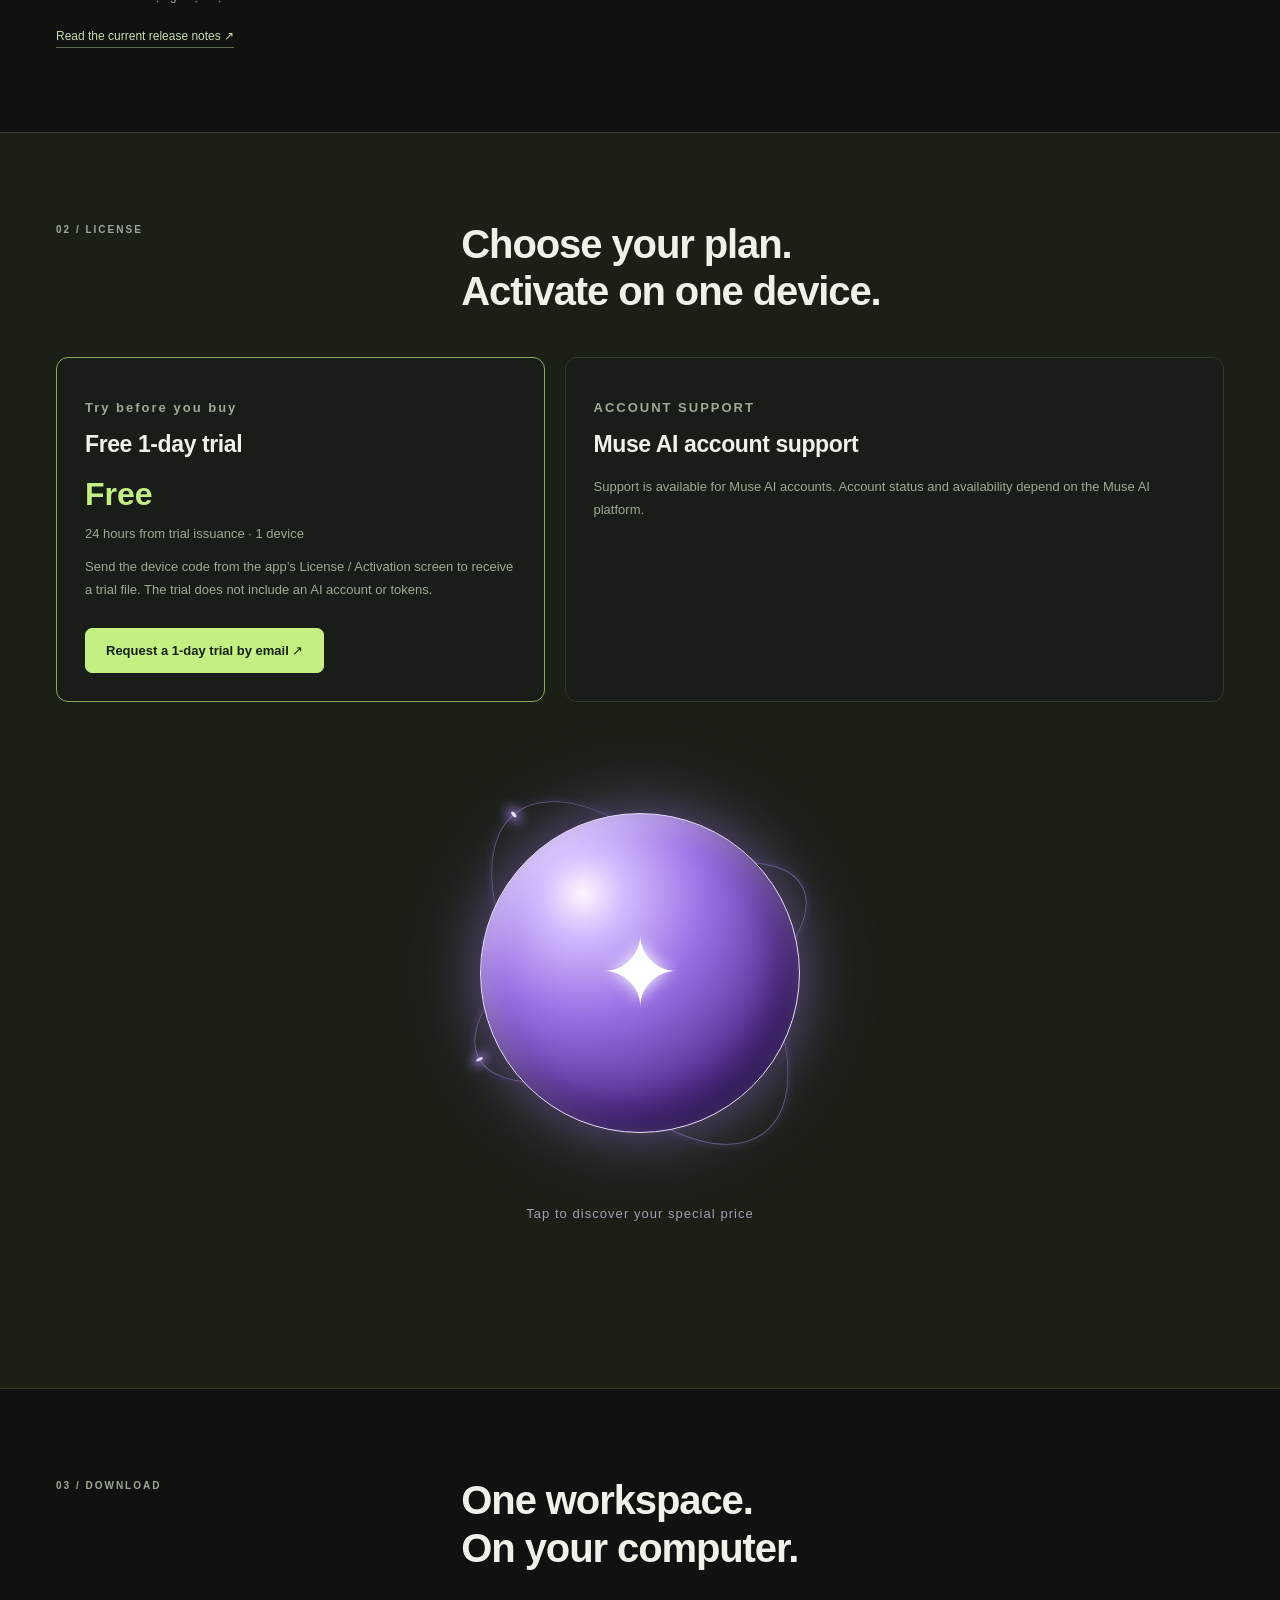
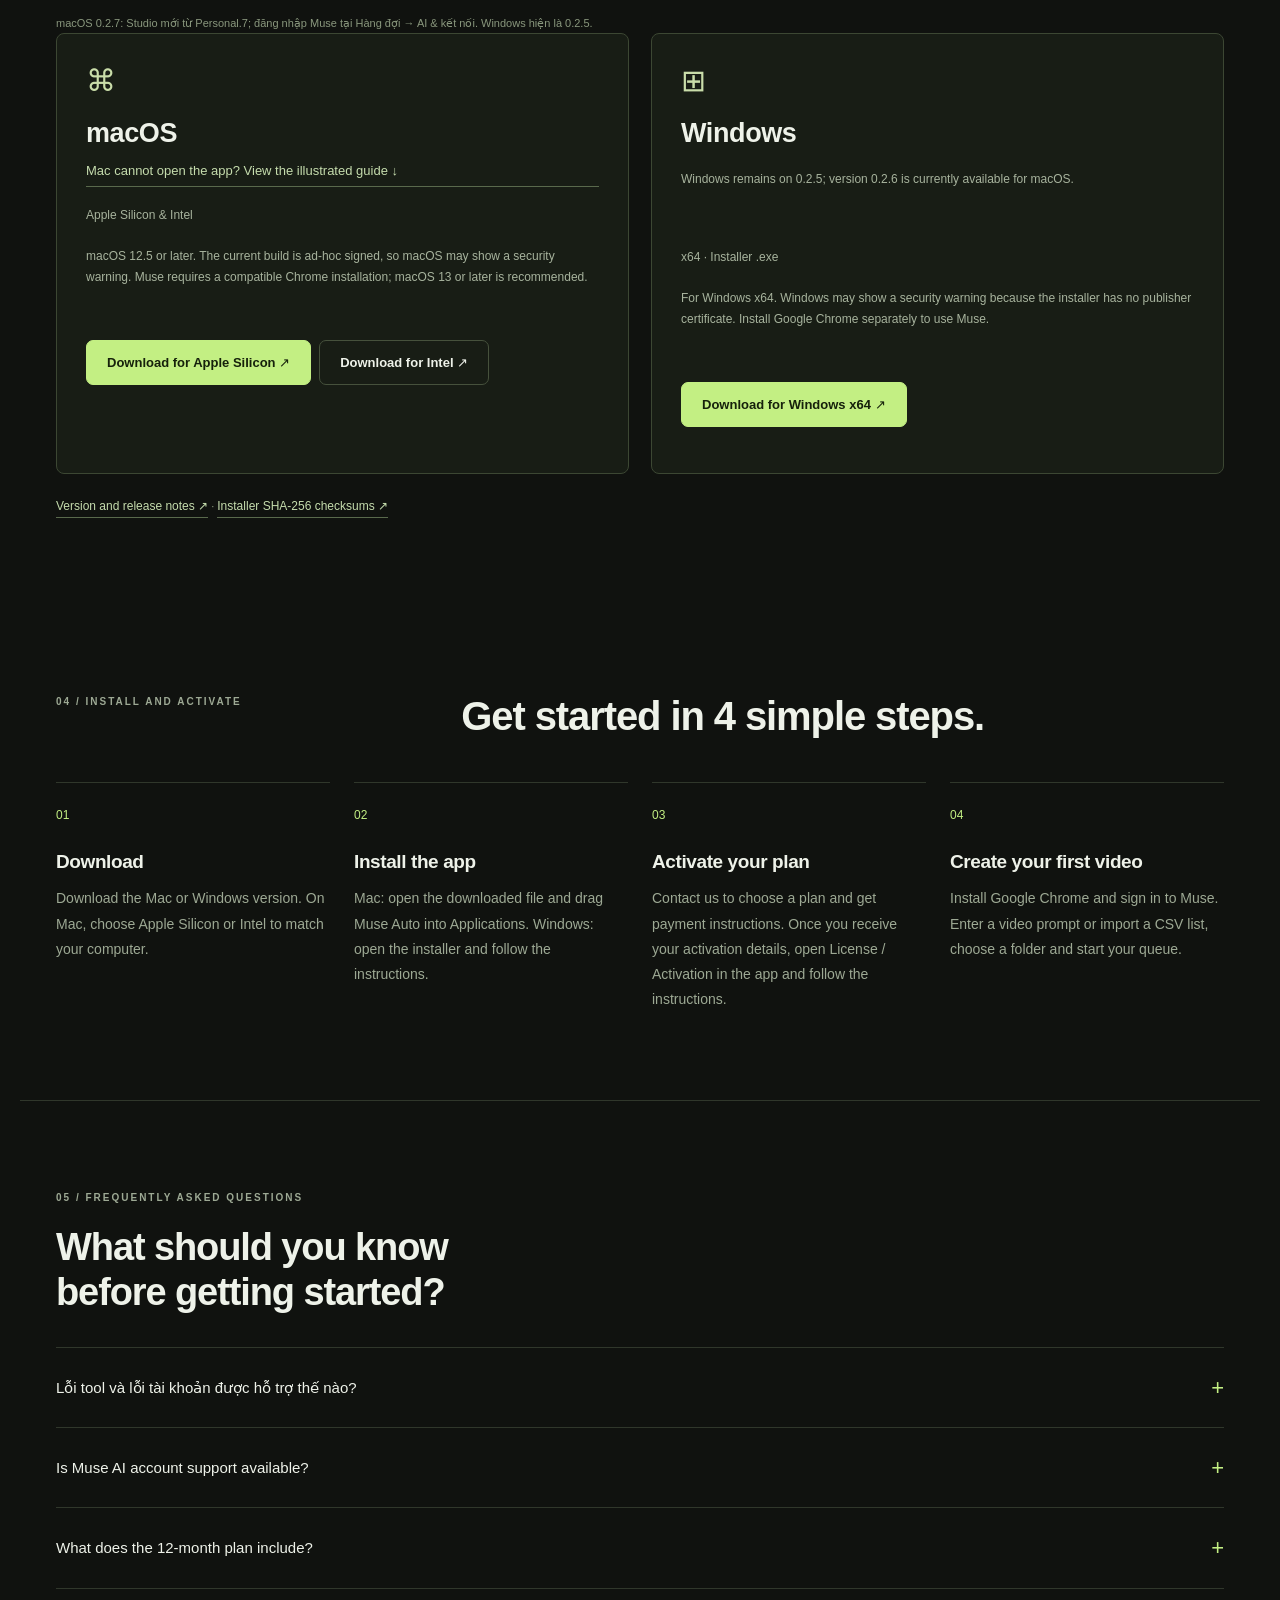
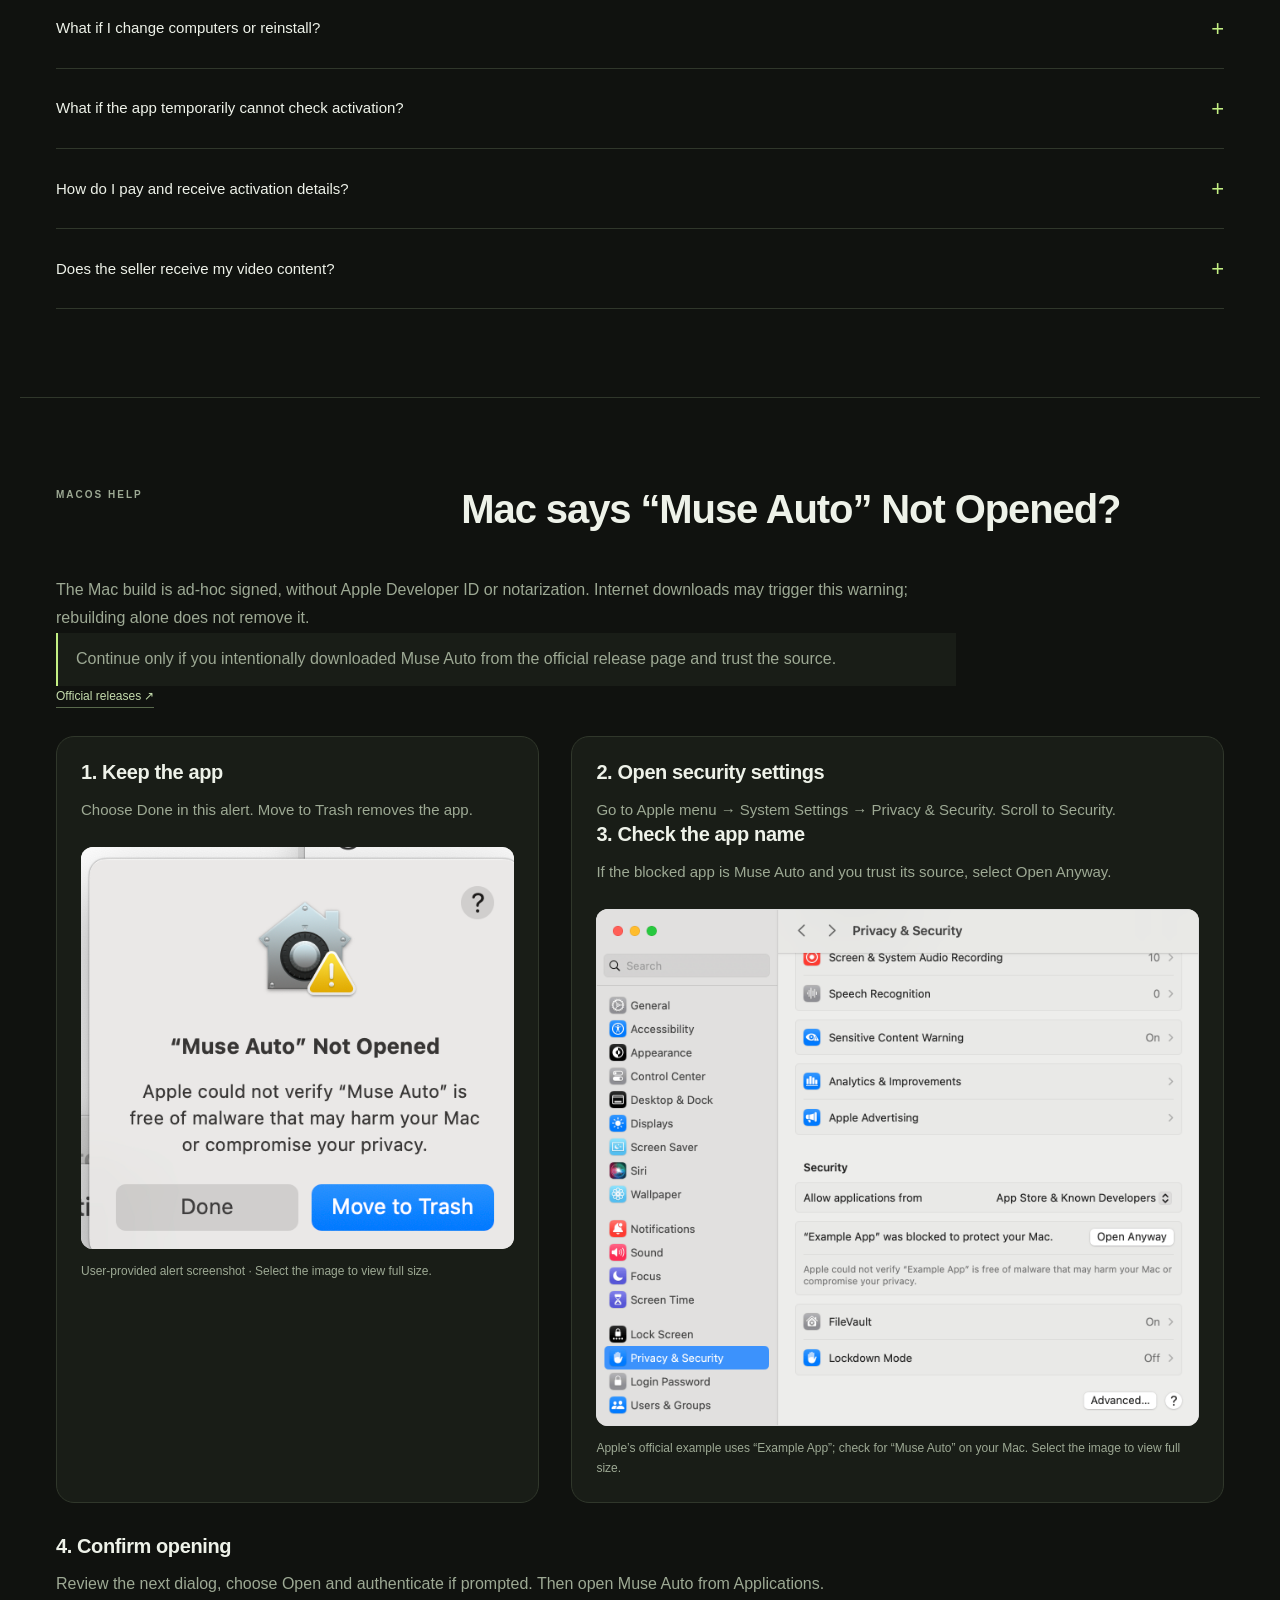
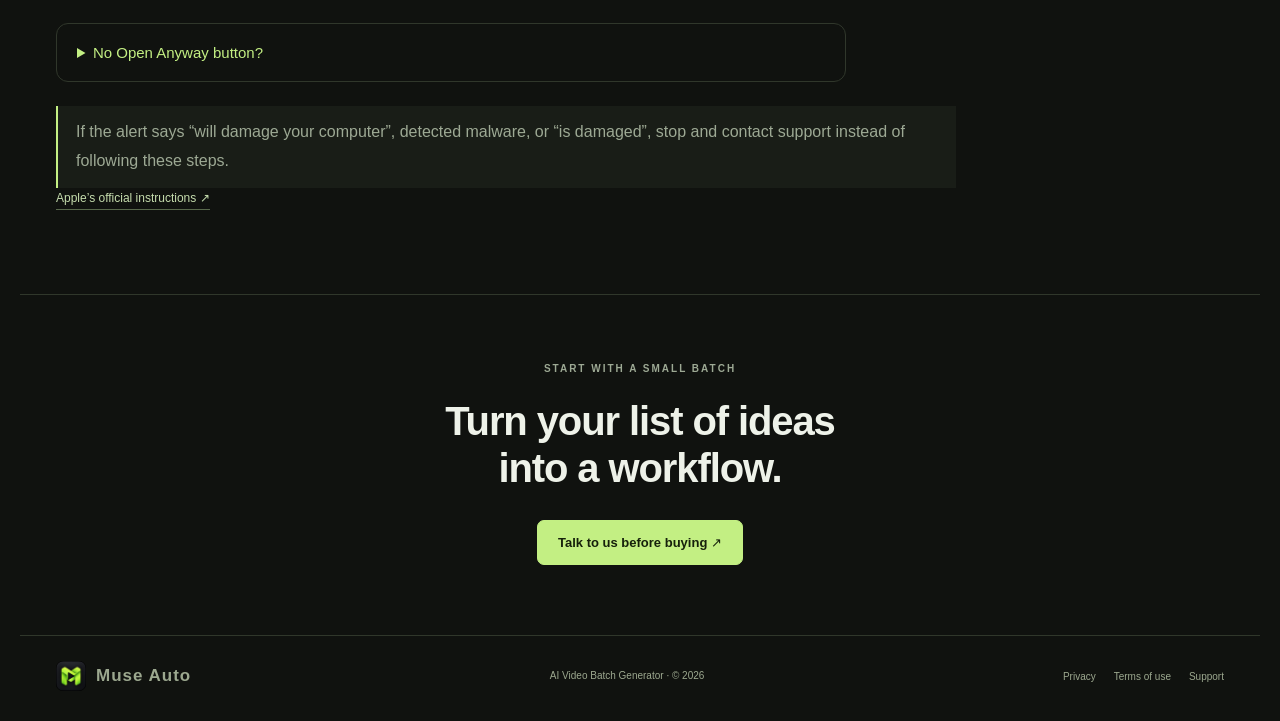
==== commit 73d8dffe: "Enable verified Intel 0.2.7 download" ====
--- a/website/index.html
+++ b/website/index.html
@@ -13,7 +13,7 @@
 <section id="studio" class="section wrap studio-release"><div class="section-top"><p class="eyebrow">STUDIO / MỚI TRONG 0.2.0</p><h2>Từ từng cảnh riêng lẻ<br>đến một bộ phim.</h2></div><p class="studio-release-intro">Lưu ảnh nhân vật, sản phẩm và bối cảnh trong dự án. Theo dõi cảnh nào đã có clip, xem các bản thử và chọn bản dùng để dựng.</p><figure class="studio-release-shot"><img src="studio-library.png" alt="Thư viện Muse Auto với tiến trình từng cảnh, bộ lọc ảnh và video, nút chọn clip để ghép phim" width="1440" height="854" loading="lazy"><figcaption>Giao diện Studio với dữ liệu kiểm thử local. Các clip Mock trong ảnh là video ảnh tĩnh, không phải kết quả AI.</figcaption></figure><div class="steps"><article><span class="step-number">01</span><h3>Quản lý theo cảnh</h3><p>Storyboard, hồ sơ nhân vật và sản phẩm, ảnh nhập từ máy. Mẫu kịch bản local có thể chỉnh sửa; chưa phải AI viết kịch bản.</p></article><article><span class="step-number">02</span><h3>Chọn bản để dựng</h3><p>Thư viện có khung hình xem trước, tìm theo prompt và lọc từng cảnh. Lựa chọn “Dùng bản này” được lưu khi mở lại dự án.</p></article><article><span class="step-number">03</span><h3>Ghép phim tại máy</h3><p>Ghép clip với voice nhập từ máy, nhạc, phụ đề theo cảnh, logo và CTA. Xuất MP4 theo tỷ lệ phù hợp nội dung.</p></article></div><p class="studio-release-limit">Muse hiện hỗ trợ văn bản → video. Tạo ảnh AI và ảnh → video qua Muse chưa được bật; chưa có phụ đề đồng bộ từng từ hoặc khớp khẩu hình. Hỗ trợ tài khoản Muse AI được ghi tại mục License.</p><a class="text-link" href="https://github.com/charlie-long-working/ai-video-studio-releases/releases/latest" target="_blank" rel="noopener noreferrer">Xem ghi chú bản phát hành hiện tại ↗</a></section>
 <section id="plans" class="plans-section"><div class="wrap section"><div class="section-top"><p class="eyebrow">02 / LICENSE</p><h2>Chọn thời gian phù hợp.<br>Kích hoạt cho một thiết bị.</h2></div><div class="offer-grid"><aside class="trial-card" id="free-trial"><p class="eyebrow">Trải nghiệm trước khi mua</p><h3>Dùng thử miễn phí 1 ngày</h3><strong class="free-price">Miễn phí</strong><p>24 giờ từ lúc cấp file trial · 1 thiết bị</p><p>Gửi mã thiết bị trong mục Bản quyền / Kích hoạt của app để nhận file dùng thử. Trial không kèm tài khoản hoặc token AI.</p><a class="button primary trial-contact" href="mailto:charlie.nguyen.forwork@gmail.com?subject=Muse%20Auto%20-%20Trial%201%20day">Nhận trial 1 ngày qua email ↗</a></aside><aside class="account-offer"><p class="eyebrow">Hỗ trợ tài khoản</p><h3>Hỗ trợ tài khoản Muse AI</h3><p>Hỗ trợ liên quan đến tài khoản Muse AI. Trạng thái và khả năng sử dụng phụ thuộc nền tảng Muse AI.</p></aside></div><div id="lucky-offer"></div><div class="pricing-reveal"><div class="plan-grid"><article class=""><p>Trải nghiệm</p><h3>1 tháng</h3><strong class="price">399.000đ</strong><span>Thanh toán một lần</span><p class="plan-description">Bắt đầu với quy trình tạo video của bạn.</p><p class="plan-comparison baseline">Giá cơ sở: 399.000đ cho 1 tháng.</p><ul class="plan-features"><li><span aria-hidden="true">✓</span><span>Tạo một video hoặc nhập hàng loạt CSV</span></li><li><span aria-hidden="true">✓</span><span>Xem trước prompt và tên tệp từ CSV</span></li><li><span aria-hidden="true">✓</span><span>Theo dõi hàng đợi, tạm dừng gửi mới</span></li><li><span aria-hidden="true">✓</span><span>Tải video về thư mục bạn chọn</span></li><li><span aria-hidden="true">✓</span><span>1 máy hoạt động tại một thời điểm</span></li><li><span aria-hidden="true">✓</span><span>Sử dụng đủ 1 tháng theo lịch</span></li><li><span aria-hidden="true">✓</span><span>Cập nhật và hỗ trợ trong thời hạn gói</span></li><li><span aria-hidden="true">✓</span><span>Hỗ trợ tài khoản Muse AI</span></li></ul><p class="plan-renewal">Không tự động gia hạn</p><a class="button" href="checkout.html?plan=month1">Chọn gói 1 tháng ↗</a><a class="plan-contact" data-plan="1 tháng · 399.000đ" href="mailto:charlie.nguyen.forwork@gmail.com">Liên hệ email để thanh toán</a></article><article class=""><p>Sử dụng ngắn hạn</p><h3>3 tháng</h3><strong class="price">699.000đ</strong><span>Thanh toán một lần</span><p class="plan-description">Phù hợp cho một đợt sản xuất nội dung.</p><p class="plan-comparison saving">Tiết kiệm 41,6% so với mua 3 lần gói 1 tháng (1.197.000đ).</p><ul class="plan-features"><li><span aria-hidden="true">✓</span><span>Tạo một video hoặc nhập hàng loạt CSV</span></li><li><span aria-hidden="true">✓</span><span>Xem trước prompt và tên tệp từ CSV</span></li><li><span aria-hidden="true">✓</span><span>Theo dõi hàng đợi, tạm dừng gửi mới</span></li><li><span aria-hidden="true">✓</span><span>Tải video về thư mục bạn chọn</span></li><li><span aria-hidden="true">✓</span><span>1 máy hoạt động tại một thời điểm</span></li><li><span aria-hidden="true">✓</span><span>Sử dụng đủ 3 tháng theo lịch</span></li><li><span aria-hidden="true">✓</span><span>Cập nhật và hỗ trợ trong thời hạn gói</span></li><li><span aria-hidden="true">✓</span><span>Hỗ trợ tài khoản Muse AI</span></li></ul><p class="plan-renewal">Không tự động gia hạn</p><a class="button" href="checkout.html?plan=month3">Chọn gói 3 tháng ↗</a><a class="plan-contact" data-plan="3 tháng · 699.000đ" href="mailto:charlie.nguyen.forwork@gmail.com">Liên hệ email để thanh toán</a></article><article class="saving"><p>Tiết kiệm</p><h3>6 tháng</h3><strong class="price">819.000đ</strong><span>Thanh toán một lần</span><p class="plan-description">Thêm 120.000đ so với gói 3 tháng để dùng 6 tháng.</p><p class="plan-comparison saving">Tiết kiệm 65,8% so với mua 6 lần gói 1 tháng (2.394.000đ).</p><ul class="plan-features"><li><span aria-hidden="true">✓</span><span>Tạo một video hoặc nhập hàng loạt CSV</span></li><li><span aria-hidden="true">✓</span><span>Xem trước prompt và tên tệp từ CSV</span></li><li><span aria-hidden="true">✓</span><span>Theo dõi hàng đợi, tạm dừng gửi mới</span></li><li><span aria-hidden="true">✓</span><span>Tải video về thư mục bạn chọn</span></li><li><span aria-hidden="true">✓</span><span>1 máy hoạt động tại một thời điểm</span></li><li><span aria-hidden="true">✓</span><span>Sử dụng đủ 6 tháng theo lịch</span></li><li><span aria-hidden="true">✓</span><span>Cập nhật và hỗ trợ trong thời hạn gói</span></li><li><span aria-hidden="true">✓</span><span>Hỗ trợ tài khoản Muse AI</span></li></ul><p class="plan-renewal">Không tự động gia hạn</p><a class="button" href="checkout.html?plan=month6">Chọn gói 6 tháng ↗</a><a class="plan-contact" data-plan="6 tháng · 819.000đ" href="mailto:charlie.nguyen.forwork@gmail.com">Liên hệ email để thanh toán</a></article><article class="annual"><p class="plan-label">Đề xuất</p><h3>12 tháng</h3><strong class="price">1.199.000đ</strong><p class="promotion-note" id="annual-promotion"></p><span>Thanh toán một lần</span><p class="plan-description">Thanh toán một lần cho 12 tháng sử dụng, cập nhật và hỗ trợ.</p><p class="plan-comparison saving">Tiết kiệm so với mua 12 lần gói 1 tháng.</p><ul class="plan-features"><li><span aria-hidden="true">✓</span><span>Tạo một video hoặc nhập hàng loạt CSV</span></li><li><span aria-hidden="true">✓</span><span>Xem trước prompt và tên tệp từ CSV</span></li><li><span aria-hidden="true">✓</span><span>Theo dõi hàng đợi, tạm dừng gửi mới</span></li><li><span aria-hidden="true">✓</span><span>Tải video về thư mục bạn chọn</span></li><li><span aria-hidden="true">✓</span><span>1 máy hoạt động tại một thời điểm</span></li><li><span aria-hidden="true">✓</span><span>Quyền sử dụng trong 12 tháng</span></li><li><span aria-hidden="true">✓</span><span>Cập nhật và hỗ trợ trong thời hạn gói</span></li><li><span aria-hidden="true">✓</span><span>Hỗ trợ tài khoản Muse AI</span></li></ul><p class="plan-renewal">Không tự động gia hạn</p><a class="button" href="checkout.html?plan=month12">Chọn gói 12 tháng ↗</a><a class="plan-contact" data-plan="12 tháng · 1.199.000đ" href="mailto:charlie.nguyen.forwork@gmail.com">Liên hệ email để thanh toán</a></article></div><p class="plan-note comparison-method">Phần trăm tiết kiệm được tính theo tổng phí mua các gói 1 tháng tương ứng và làm tròn đến một chữ số thập phân. So sánh chỉ tính phí phần mềm.</p><p class="plan-note">Các gói cùng tính năng, khác thời hạn sử dụng. Hỗ trợ tài khoản Muse AI.</p><p class="plan-note">Các gói cùng tính năng, khác thời hạn sử dụng. Thanh toán một lần cho mỗi lần mua, không tự động gia hạn. Không có phí kích hoạt hoặc subscription voice bổ sung.</p><p class="plan-note"><strong>Giá là phí phần mềm. Có hỗ trợ tài khoản Muse AI.</strong></p><div class="detail-row"><div><h3>Gói có thời hạn</h3><p>Quyền sử dụng, cập nhật và hỗ trợ trong thời hạn gói. Tháng theo lịch, có xử lý ngày cuối tháng, bắt đầu từ lần kích hoạt đầu tiên. Gia hạn cộng từ ngày hết hạn nếu còn hiệu lực; nếu đã hết hạn tính từ lúc gia hạn.</p></div><div><h3>Gói 12 tháng</h3><p>Gói 12 tháng có quyền sử dụng, cập nhật và hỗ trợ trong 12 tháng. Các tính năng kết nối online phụ thuộc dịch vụ bên thứ ba.</p><p>Hết hạn gói cần gia hạn để tạo video mới. Hết hạn không xóa dự án hoặc video đã lưu.</p></div></div><p class="plan-note">Một máy hoạt động tại một thời điểm. Hủy kích hoạt để chuyển máy; máy hỏng/cài lại hệ điều hành: liên hệ hỗ trợ xác minh và phục hồi, không phải mua lại. License mới có grace tối đa 7 ngày khi server tạm lỗi. Hết hạn không xóa video/dự án và vẫn mở được thư mục.</p><section class="support-scope"><h3>Sử dụng có trách nhiệm &amp; phạm vi hỗ trợ</h3><p>Người dùng chịu trách nhiệm về mục đích sử dụng, nội dung tạo ra và quyền sử dụng dữ liệu đầu vào; phải tuân thủ pháp luật và điều khoản của nền tảng liên quan.</p><p>Bên cung cấp Muse Auto không chịu trách nhiệm cho hành vi sử dụng tool sai mục đích, vi phạm pháp luật hoặc quyền của bên thứ ba do người dùng thực hiện, trong phạm vi pháp luật cho phép.</p><p>Hỗ trợ kỹ thuật áp dụng cho lỗi và vấn đề của phần mềm Muse Auto trong thời hạn hỗ trợ của gói. Mỗi tài khoản Muse AI tặng kèm được đổi 1–1 tối đa 1 lần. Trạng thái, hạn mức và gián đoạn dịch vụ vẫn phụ thuộc Muse AI.</p><p>Các điều kiện này không loại trừ trách nhiệm bắt buộc của bên bán hoặc quyền hợp pháp của người dùng theo pháp luật áp dụng.</p></section><div class="activation"><b>Liên hệ mua qua email</b><span>→</span><b>Thanh toán và đối soát</b><span>→</span><b>Kích hoạt trong app</b></div>
 </div></div></div></section>
-<section id="downloads" class="section wrap"><div class="section-top"><p class="eyebrow">03 / TẢI ỨNG DỤNG</p><h2>Một workspace.<br>Trên máy của bạn.</h2></div><p class="download-note">Apple Silicon 0.2.7 (Intel 0.2.6): Studio mới từ Personal.7; đăng nhập Muse tại Hàng đợi → AI &amp; kết nối. Windows hiện là 0.2.5.</p><div class="download-grid"><article><span class="os-symbol">⌘</span><h3>macOS</h3><a class="text-link mac-help-link" href="#macos-help">Mac không mở được ứng dụng? Xem hướng dẫn có ảnh ↓</a><p>Apple Silicon &amp; Intel</p><p class="requirements">macOS 12.5 trở lên. Bản hiện tại ký ad-hoc; macOS có thể hiển thị cảnh báo bảo mật. Muse qua Chrome cần Chrome tương thích; khuyến nghị macOS 13 trở lên.</p><div class="download-actions"><a class="button primary" data-download="mac-arm64" href="https://github.com/charlie-long-working/ai-video-studio-releases/releases/latest/download/Muse-Auto-mac-arm64.dmg">Tải cho Apple Silicon ↗</a><a class="button" data-download="mac-x64" href="https://github.com/charlie-long-working/ai-video-studio-releases/releases/download/v0.2.6/Muse-Auto-mac-x64.dmg">Tải cho Intel ↗</a></div></article><article><span class="os-symbol">⊞</span><h3>Windows</h3><p class="requirements">Windows hiện là bản 0.2.5; bản 0.2.6 mới có trên macOS.</p><p>x64 · Installer .exe</p><p class="requirements">Dành cho Windows x64. Windows có thể hiển thị cảnh báo bảo mật vì bộ cài chưa có chứng chỉ nhà phát hành. Cần cài Google Chrome riêng để dùng Muse.</p><div class="download-actions"><a class="button primary" data-download="win-x64" href="https://github.com/charlie-long-working/ai-video-studio-releases/releases/download/v0.2.5/Muse-Auto-win-x64.exe">Tải cho Windows x64 ↗</a></div></article></div><p class="download-note"><a class="text-link" href="https://github.com/charlie-long-working/ai-video-studio-releases/releases/latest" target="_blank" rel="noopener noreferrer">Phiên bản và ghi chú phát hành ↗</a> · <a class="text-link" href="https://github.com/charlie-long-working/ai-video-studio-releases/releases/latest/download/SHA256SUMS.txt">SHA-256 bộ cài ↗</a></p></section>
+<section id="downloads" class="section wrap"><div class="section-top"><p class="eyebrow">03 / TẢI ỨNG DỤNG</p><h2>Một workspace.<br>Trên máy của bạn.</h2></div><p class="download-note">macOS 0.2.7: Studio mới từ Personal.7; đăng nhập Muse tại Hàng đợi → AI &amp; kết nối. Windows hiện là 0.2.5.</p><div class="download-grid"><article><span class="os-symbol">⌘</span><h3>macOS</h3><a class="text-link mac-help-link" href="#macos-help">Mac không mở được ứng dụng? Xem hướng dẫn có ảnh ↓</a><p>Apple Silicon &amp; Intel</p><p class="requirements">macOS 12.5 trở lên. Bản hiện tại ký ad-hoc; macOS có thể hiển thị cảnh báo bảo mật. Muse qua Chrome cần Chrome tương thích; khuyến nghị macOS 13 trở lên.</p><div class="download-actions"><a class="button primary" data-download="mac-arm64" href="https://github.com/charlie-long-working/ai-video-studio-releases/releases/latest/download/Muse-Auto-mac-arm64.dmg">Tải cho Apple Silicon ↗</a><a class="button" data-download="mac-x64" href="https://github.com/charlie-long-working/ai-video-studio-releases/releases/latest/download/Muse-Auto-mac-x64.dmg">Tải cho Intel ↗</a></div></article><article><span class="os-symbol">⊞</span><h3>Windows</h3><p class="requirements">Windows hiện là bản 0.2.5; bản 0.2.6 mới có trên macOS.</p><p>x64 · Installer .exe</p><p class="requirements">Dành cho Windows x64. Windows có thể hiển thị cảnh báo bảo mật vì bộ cài chưa có chứng chỉ nhà phát hành. Cần cài Google Chrome riêng để dùng Muse.</p><div class="download-actions"><a class="button primary" data-download="win-x64" href="https://github.com/charlie-long-working/ai-video-studio-releases/releases/download/v0.2.5/Muse-Auto-win-x64.exe">Tải cho Windows x64 ↗</a></div></article></div><p class="download-note"><a class="text-link" href="https://github.com/charlie-long-working/ai-video-studio-releases/releases/latest" target="_blank" rel="noopener noreferrer">Phiên bản và ghi chú phát hành ↗</a> · <a class="text-link" href="https://github.com/charlie-long-working/ai-video-studio-releases/releases/latest/download/SHA256SUMS.txt">SHA-256 bộ cài ↗</a></p></section>
 <section id="install" class="section wrap"><div class="section-top"><p class="eyebrow">04 / CÀI ĐẶT VÀ KÍCH HOẠT</p><h2>Bắt đầu với 4 bước đơn giản.</h2></div><ol class="install-steps"><li><span class="install-number">01</span><h3>Tải ứng dụng</h3><p>Chọn bản Mac hoặc Windows ở mục tải xuống. Với Mac, chọn Apple Silicon hoặc Intel phù hợp với máy của bạn.</p></li><li><span class="install-number">02</span><h3>Cài vào máy</h3><p>Mac: mở tệp vừa tải rồi kéo Muse Auto vào Applications. Windows: mở tệp vừa tải và làm theo hướng dẫn cài đặt.</p></li><li><span class="install-number">03</span><h3>Kích hoạt gói đã mua</h3><p>Liên hệ để chọn gói và nhận hướng dẫn thanh toán. Sau khi nhận thông tin kích hoạt, mở mục Bản quyền / Kích hoạt trong ứng dụng và làm theo hướng dẫn.</p></li><li><span class="install-number">04</span><h3>Tạo video đầu tiên</h3><p>Cài Google Chrome và đăng nhập tài khoản Muse của bạn. Nhập nội dung video hoặc tải danh sách từ tệp CSV, chọn nơi lưu rồi bấm bắt đầu.</p></li></ol></section><section id="faq" class="section wrap faq"><div class="section-top"><p class="eyebrow">05 / CÂU HỎI THƯỜNG GẶP</p><h2>Bạn cần biết gì<br>trước khi bắt đầu?</h2></div><div class="faq-list"><details><summary>Lỗi tool và lỗi tài khoản được hỗ trợ thế nào?</summary><p>Lỗi và vấn đề của Muse Auto được tiếp nhận trong thời hạn hỗ trợ của gói. Hỗ trợ liên quan đến tài khoản Muse AI phụ thuộc nền tảng Muse AI. Xem điều kiện sử dụng để biết phạm vi đầy đủ.</p></details><details><summary>Có hỗ trợ tài khoản Muse AI không?</summary><p>Có hỗ trợ liên quan đến tài khoản Muse AI. Trạng thái, hạn mức và khả năng sử dụng phụ thuộc nền tảng Muse AI.</p></details><details><summary>Gói 12 tháng gồm những quyền lợi gì?</summary><p>Gói gồm quyền sử dụng Muse Auto, cập nhật và hỗ trợ trong 12 tháng. Hết hạn cần gia hạn để tạo video mới; dự án và video đã lưu vẫn được giữ.</p></details><details><summary>Đổi máy hoặc cài lại máy thì sao?</summary><p>Mỗi gói dùng trên một máy tại một thời điểm. Khi cần chuyển máy hoặc cài lại máy, hãy gửi email kèm thông tin mua hàng để được hướng dẫn chuyển kích hoạt.</p></details><details><summary>Nếu ứng dụng tạm thời không kiểm tra được kích hoạt thì sao?</summary><p>Nếu gói của bạn đã được kích hoạt, ứng dụng có thể tiếp tục dùng trong tối đa 7 ngày, miễn là gói chưa hết hạn. Các video đã tạo vẫn được giữ trên máy.</p></details><details><summary>Thanh toán và nhận thông tin kích hoạt như thế nào?</summary><p>Gửi email đến charlie.nguyen.forwork@gmail.com để chọn gói và nhận hướng dẫn. Sau khi xác nhận thanh toán, bạn sẽ nhận thông tin kích hoạt. Nếu cần tìm lại, hãy liên hệ bằng email đã dùng khi mua.</p></details><details><summary>Nội dung video của tôi có được gửi cho người bán không?</summary><p>Không. Người bán không nhận nội dung bạn nhập hoặc video của bạn. Nội dung cần tạo được gửi đến dịch vụ AI bạn sử dụng. Thông tin mua hàng và kích hoạt chỉ dùng để quản lý gói và hỗ trợ bạn.</p></details></div></section>
 <section id="macos-help" class="section wrap macos-help"><div class="section-top"><p class="eyebrow">HỖ TRỢ MACOS</p><h2>Mac báo “Muse Auto” Not Opened?</h2></div><p>Bản Mac hiện dùng chữ ký ad-hoc, chưa có Apple Developer ID/notarization. Cảnh báo này có thể xuất hiện với bản tải từ Internet; build lại không tự loại bỏ cảnh báo.</p><p class="mac-help-notice">Chỉ tiếp tục nếu bạn chủ động tải Muse Auto từ trang phát hành chính thức và tin cậy nguồn tải.</p><a class="text-link" href="https://github.com/charlie-long-working/ai-video-studio-releases/releases/latest" target="_blank" rel="noopener noreferrer">Trang phát hành chính thức ↗</a><div class="mac-help-grid"><article><h3>1. Giữ lại ứng dụng</h3><p>Trong cảnh báo bên dưới, chọn Done (Xong) để đóng. Move to Trash sẽ đưa ứng dụng vào Thùng rác.</p><figure><a href="macos-gatekeeper-warning.png" target="_blank" rel="noopener noreferrer"><img src="macos-gatekeeper-warning.png" alt="Ảnh đầy đủ: cảnh báo “Muse Auto” Not Opened" width="522" height="484" loading="lazy"></a><figcaption>Ảnh cảnh báo do người dùng cung cấp · Nhấn ảnh để xem kích thước đầy đủ.</figcaption></figure></article><article><h3>2. Mở phần bảo mật</h3><p>Vào menu Apple → System Settings (Cài đặt hệ thống) → Privacy &amp; Security (Quyền riêng tư &amp; Bảo mật). Cuộn xuống Security (Bảo mật).</p><h3>3. Kiểm tra đúng tên ứng dụng</h3><p>Nếu dòng ứng dụng bị chặn ghi Muse Auto và bạn tin cậy nguồn tải, chọn Open Anyway (Vẫn mở).</p><figure><a href="macos-open-anyway-apple.png" target="_blank" rel="noopener noreferrer"><img src="macos-open-anyway-apple.png" alt="Ảnh đầy đủ: Privacy &amp; Security với nút Open Anyway" width="1430" height="1226" loading="lazy"></a><figcaption>Ảnh minh họa chính thức của Apple ghi “Example App”; trên máy bạn cần kiểm tra tên “Muse Auto”. Nhấn ảnh để xem đầy đủ.</figcaption></figure></article></div><h3>4. Xác nhận mở</h3><p>Đọc hộp thoại tiếp theo, xác nhận Open (Mở) và xác thực bằng Touch ID hoặc mật khẩu nếu macOS yêu cầu. Sau đó mở Muse Auto từ Applications.</p><details><summary>Không thấy Open Anyway?</summary><p>Thử mở Muse Auto một lần rồi quay lại mục bảo mật. Nếu máy do công ty quản lý hoặc vẫn không có nút, liên hệ quản trị viên/hỗ trợ và gửi ảnh đầy đủ cảnh báo cùng phiên bản macOS.</p></details><p class="mac-help-notice">Nếu cảnh báo ghi “will damage your computer”, “malware” đã được phát hiện hoặc “is damaged”, dừng lại và liên hệ hỗ trợ; không dùng quy trình trên để bỏ qua lỗi đó.</p><a class="text-link" href="https://support.apple.com/en-us/102445" target="_blank" rel="noopener noreferrer">Hướng dẫn chính thức của Apple ↗</a></section>
 <section class="closing wrap"><p class="eyebrow">BẮT ĐẦU BẰNG MỘT LÔ NHỎ</p><h2>Biến danh sách ý tưởng<br>thành một quy trình.</h2><a class="button primary" href="mailto:charlie.nguyen.forwork@gmail.com?subject=T%C6%B0%20v%E1%BA%A5n%20AI%20Video%20Batch%20Generator">Trao đổi trước khi mua ↗</a></section>
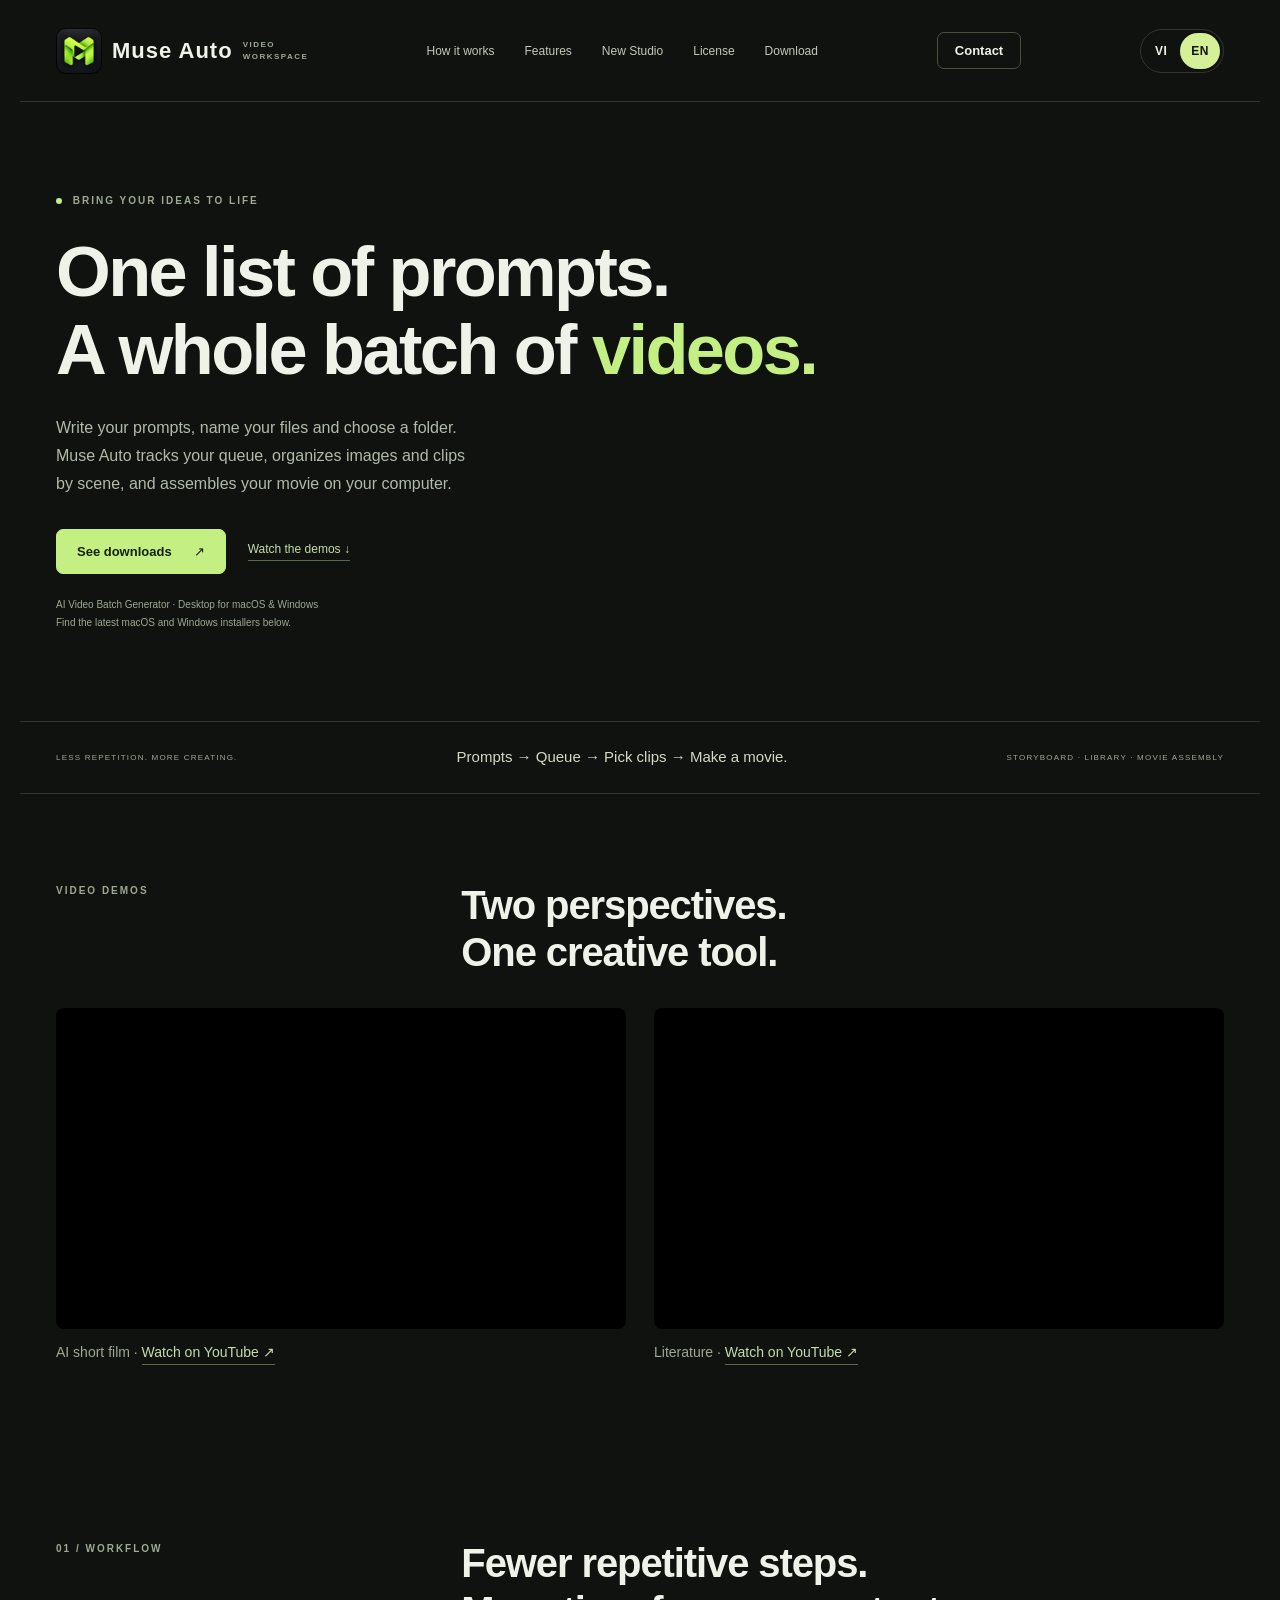
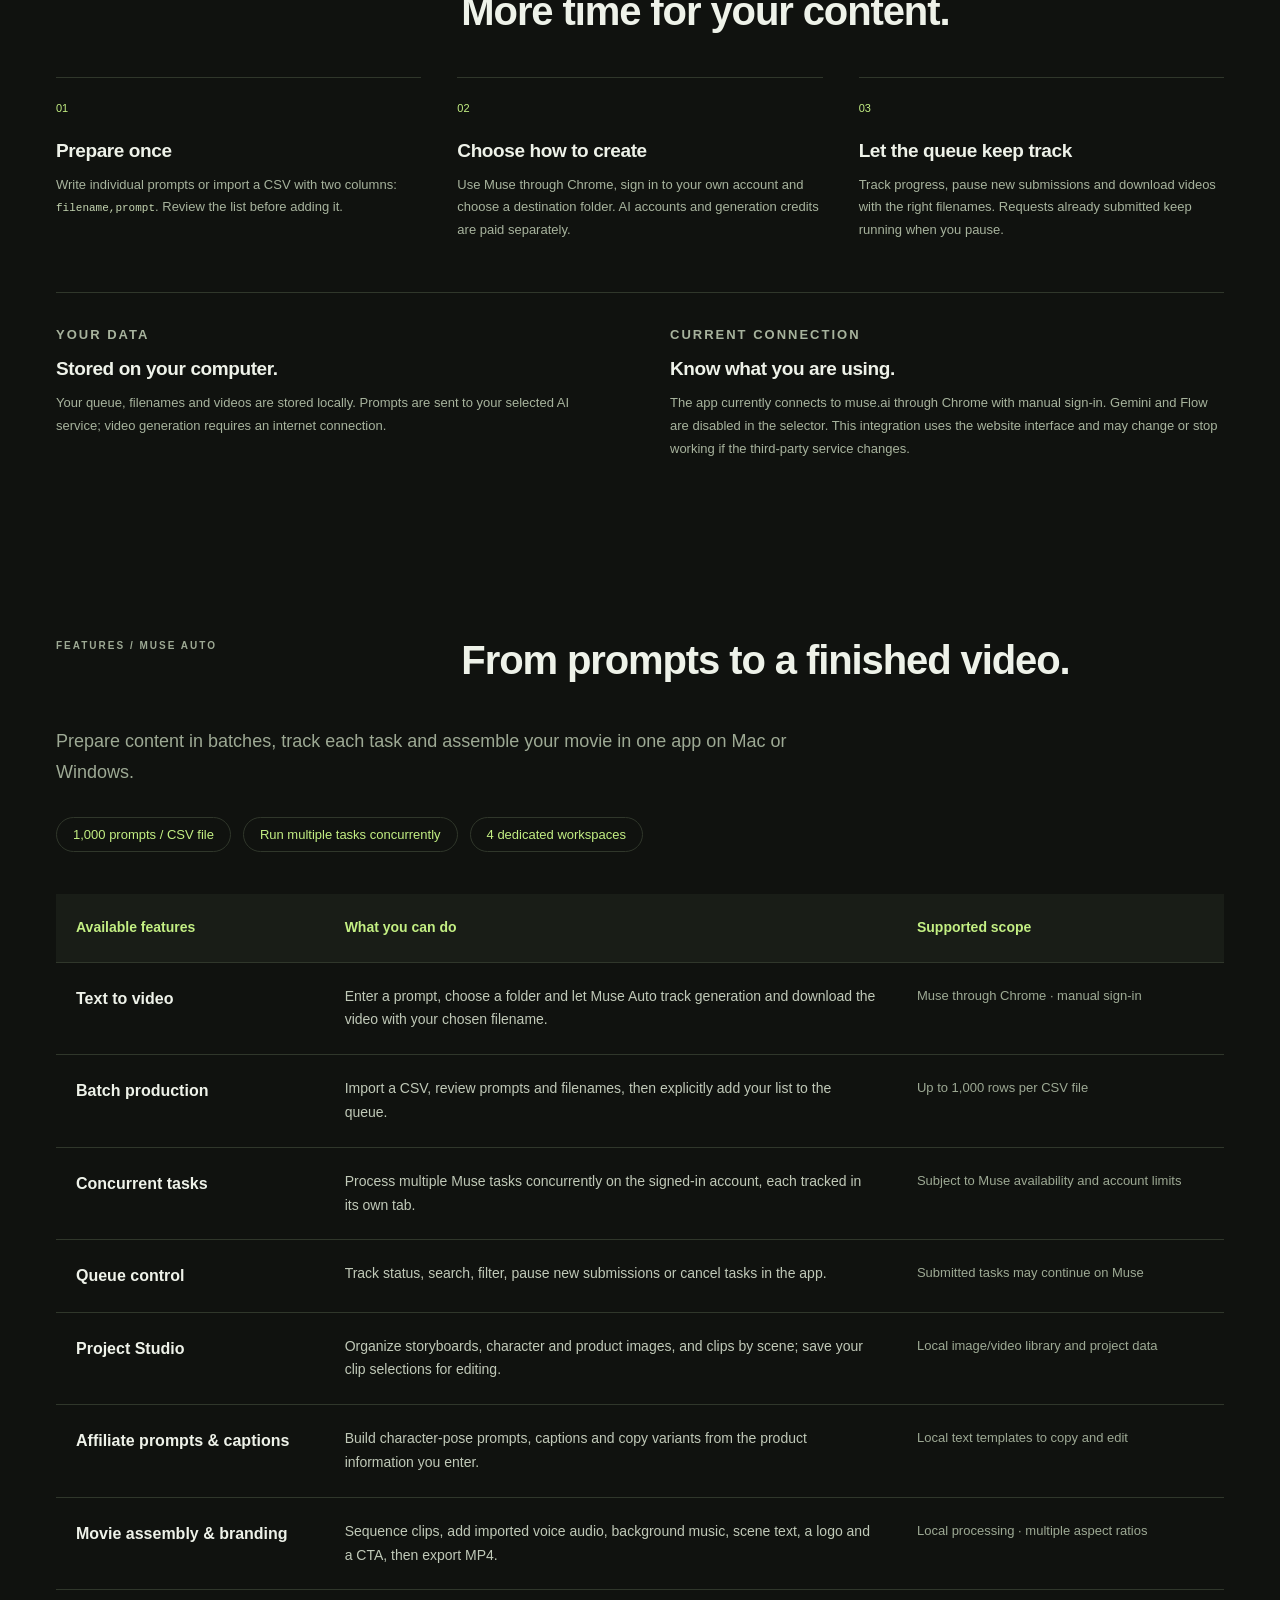
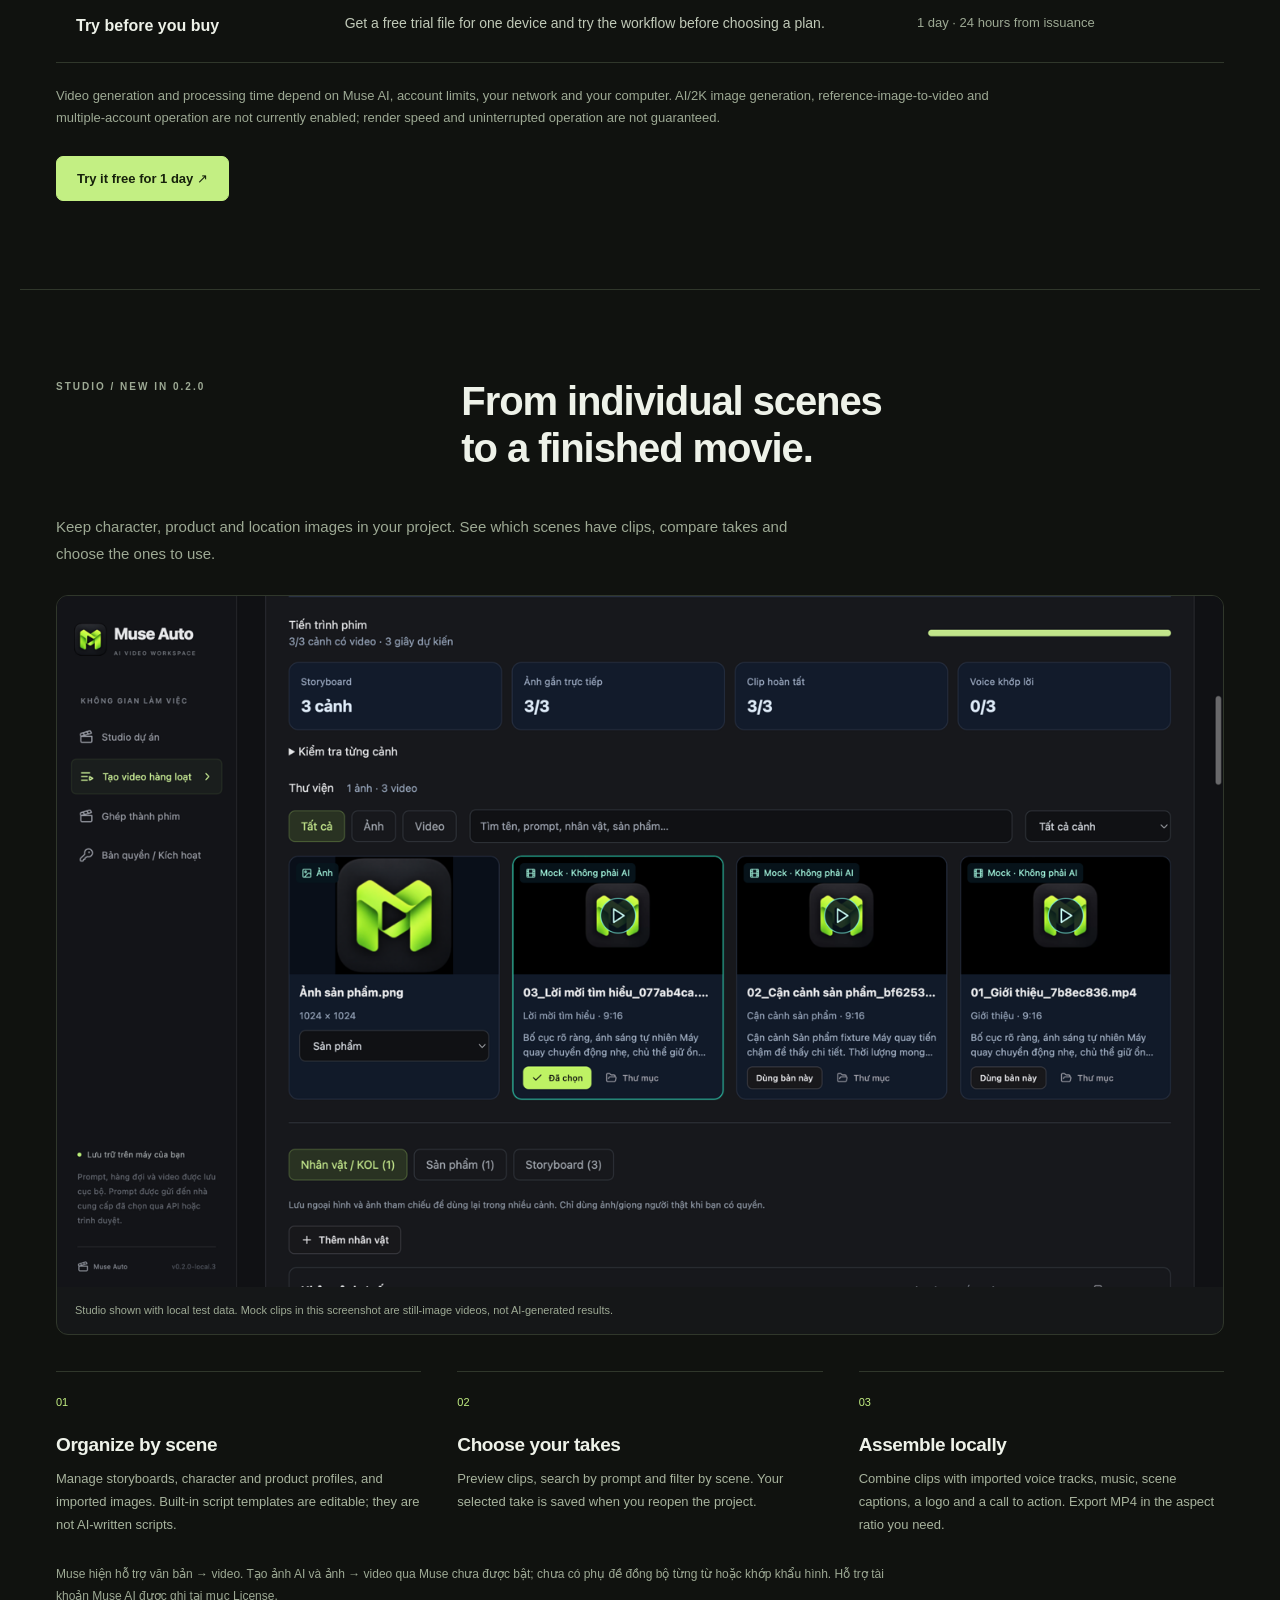
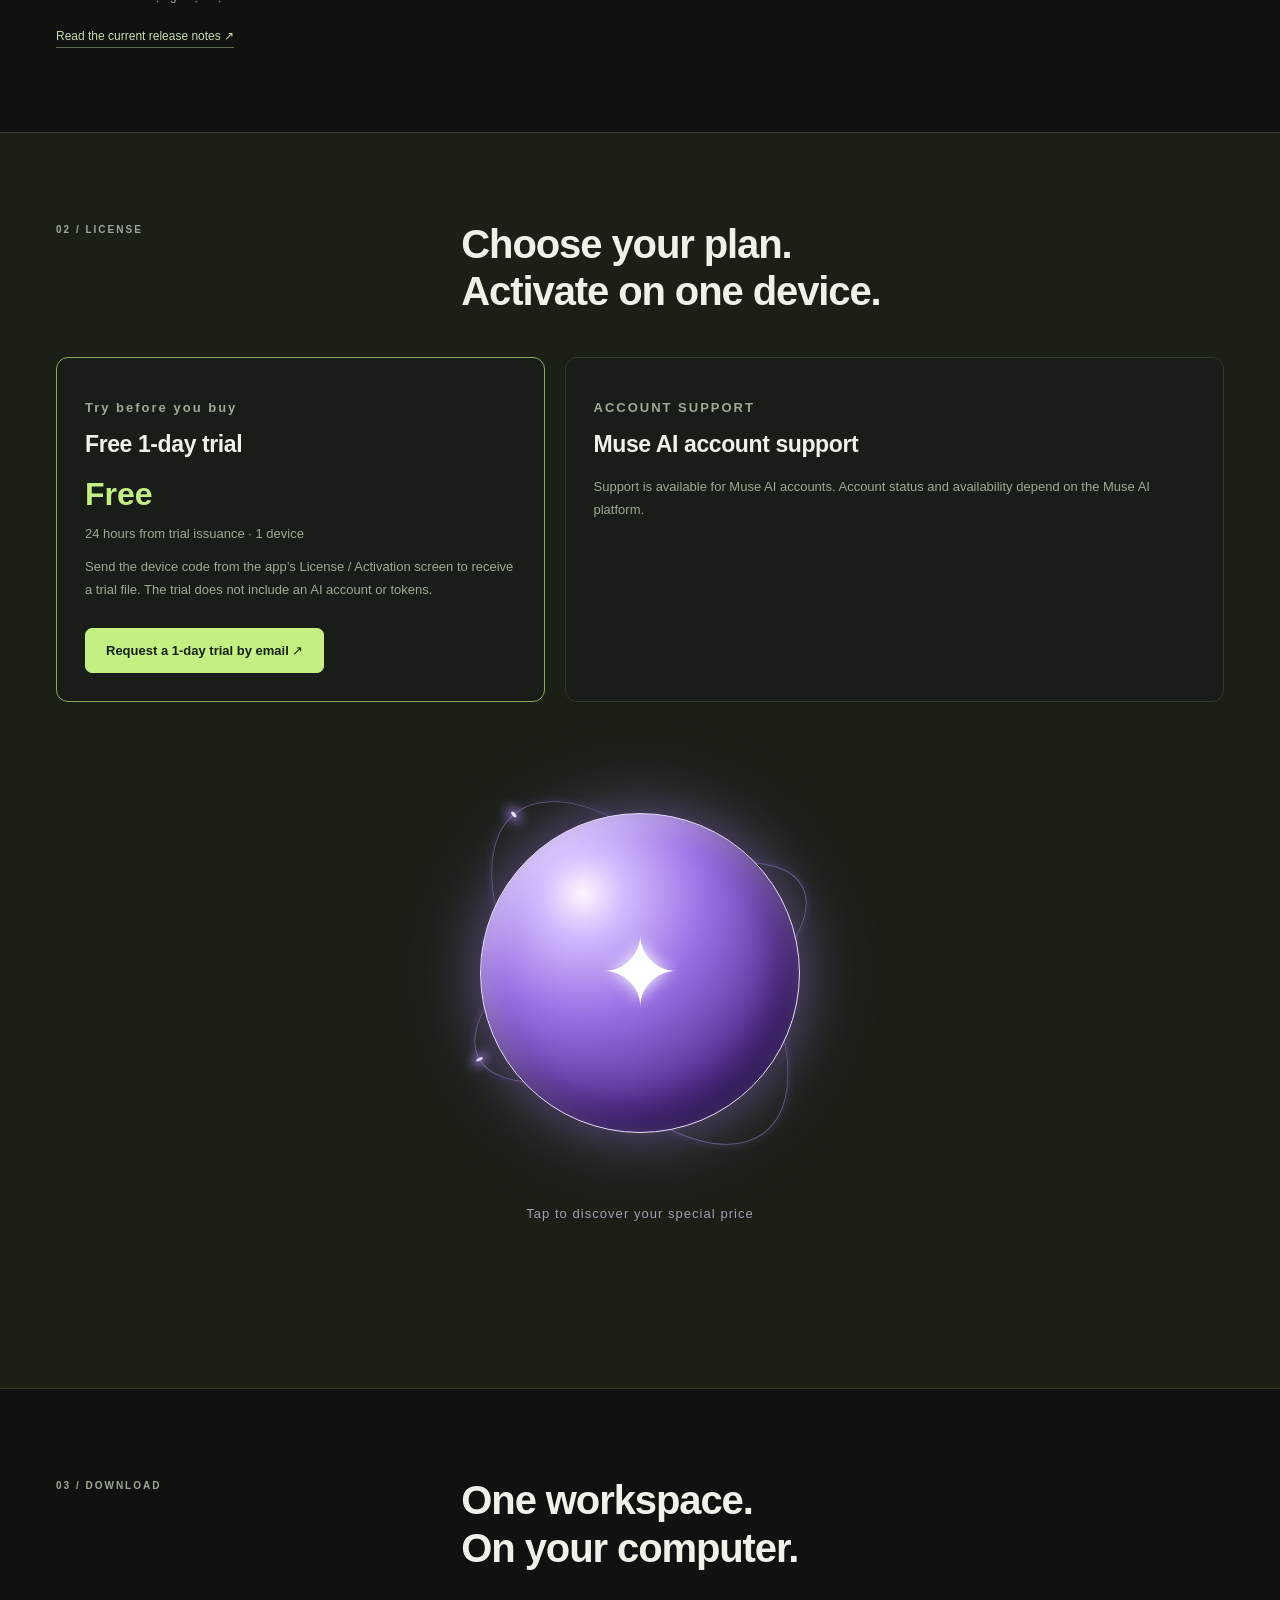
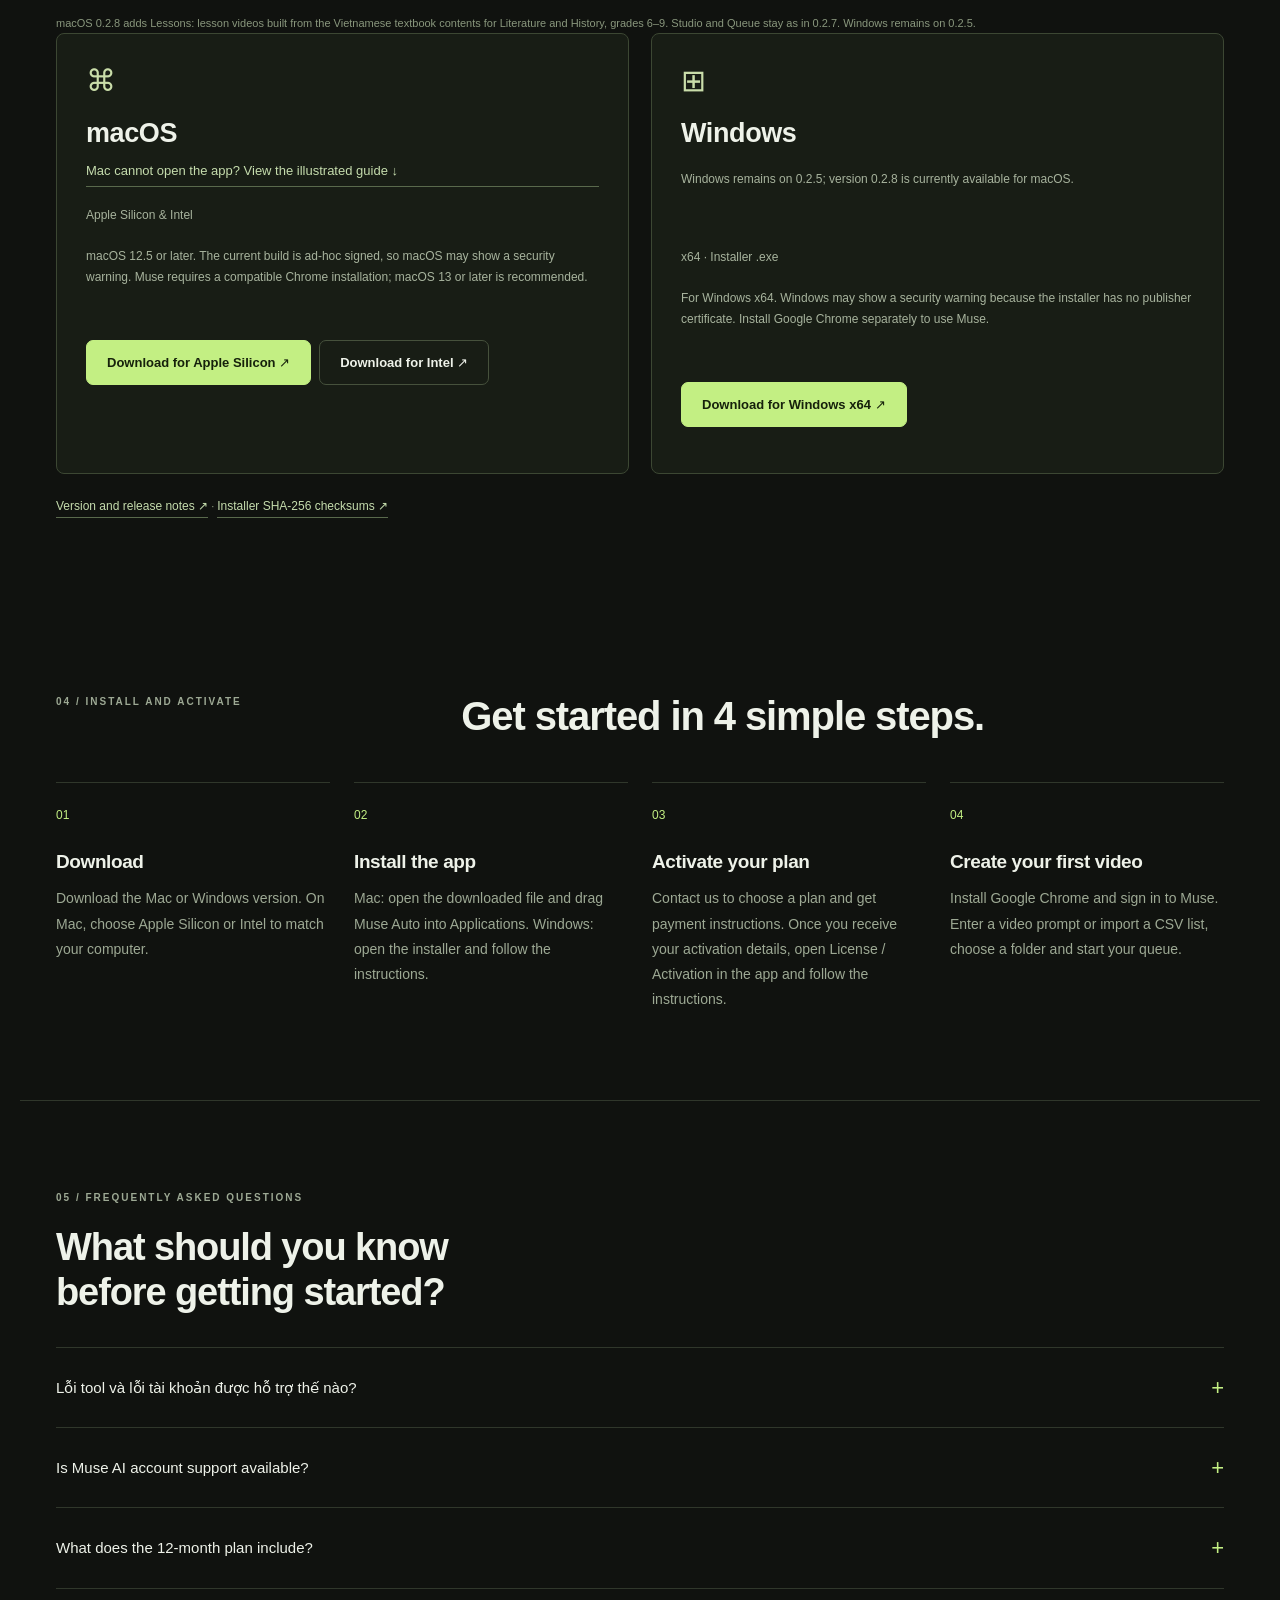
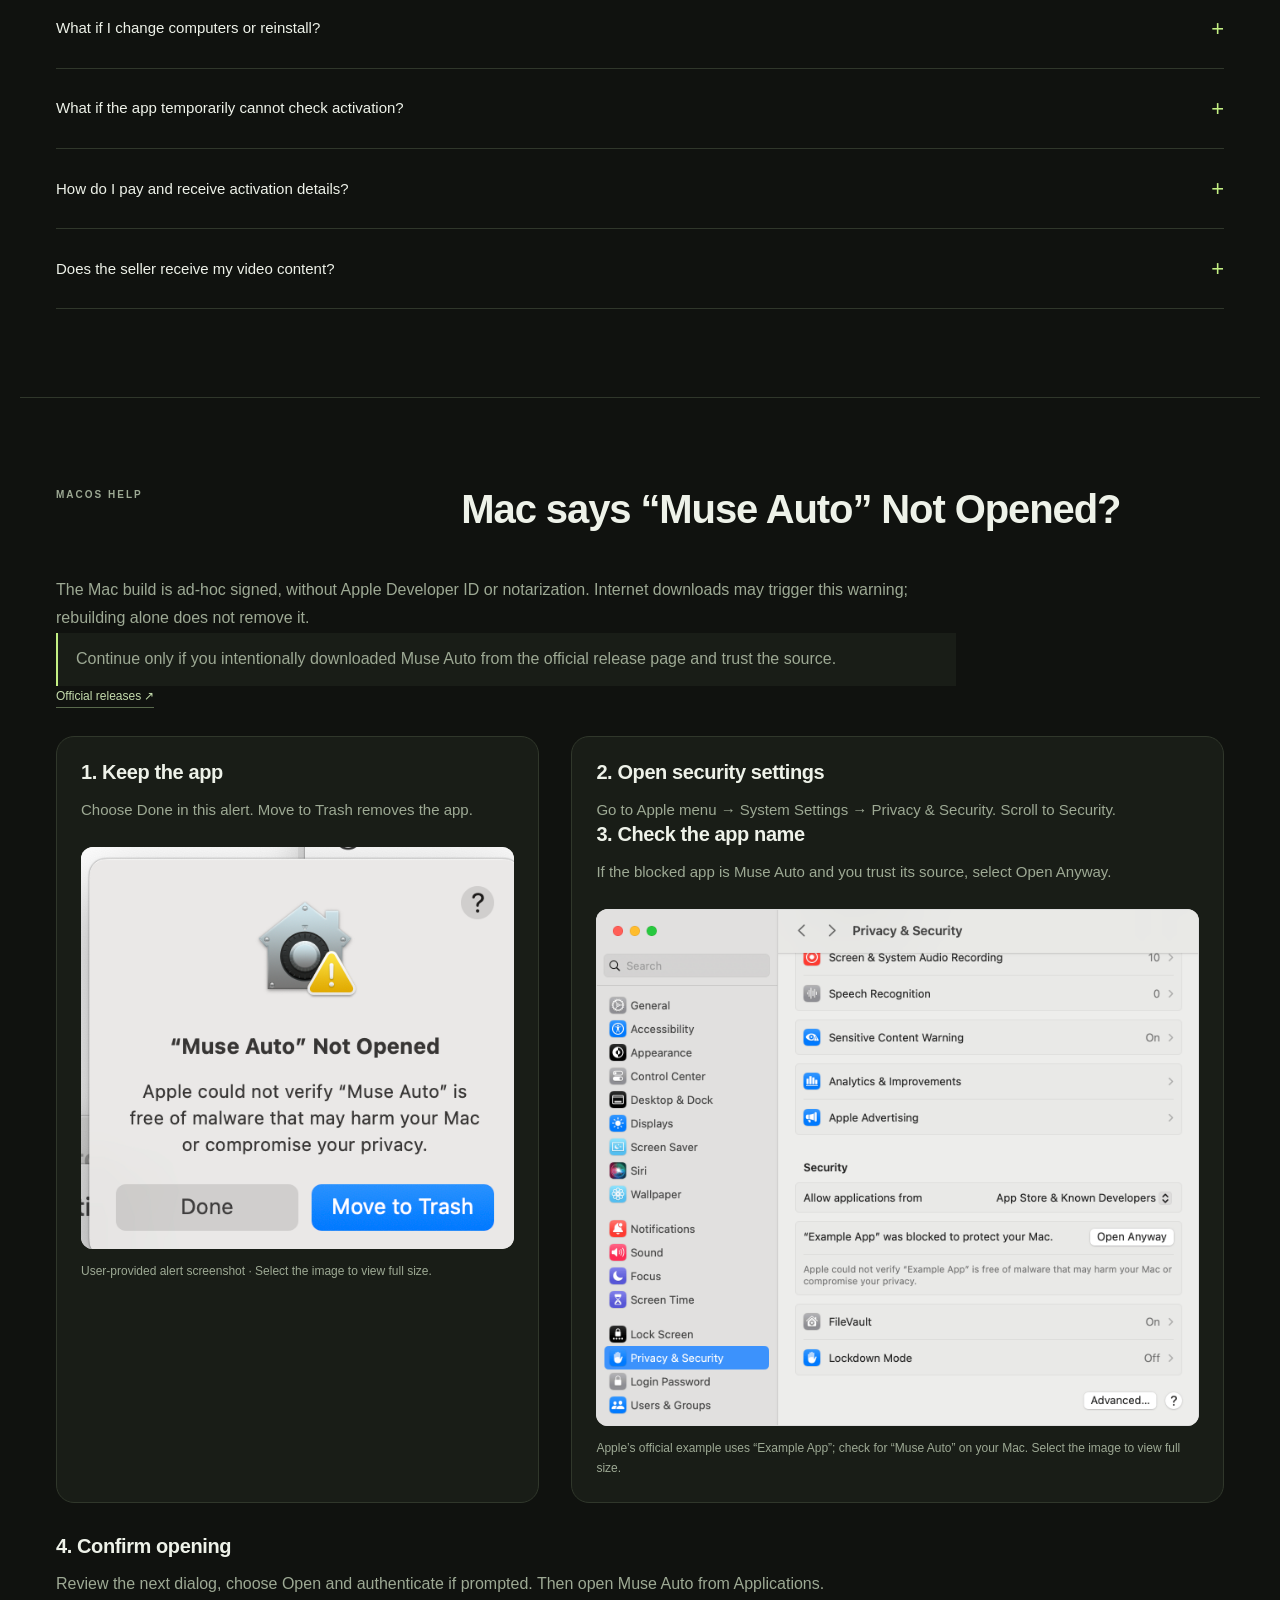
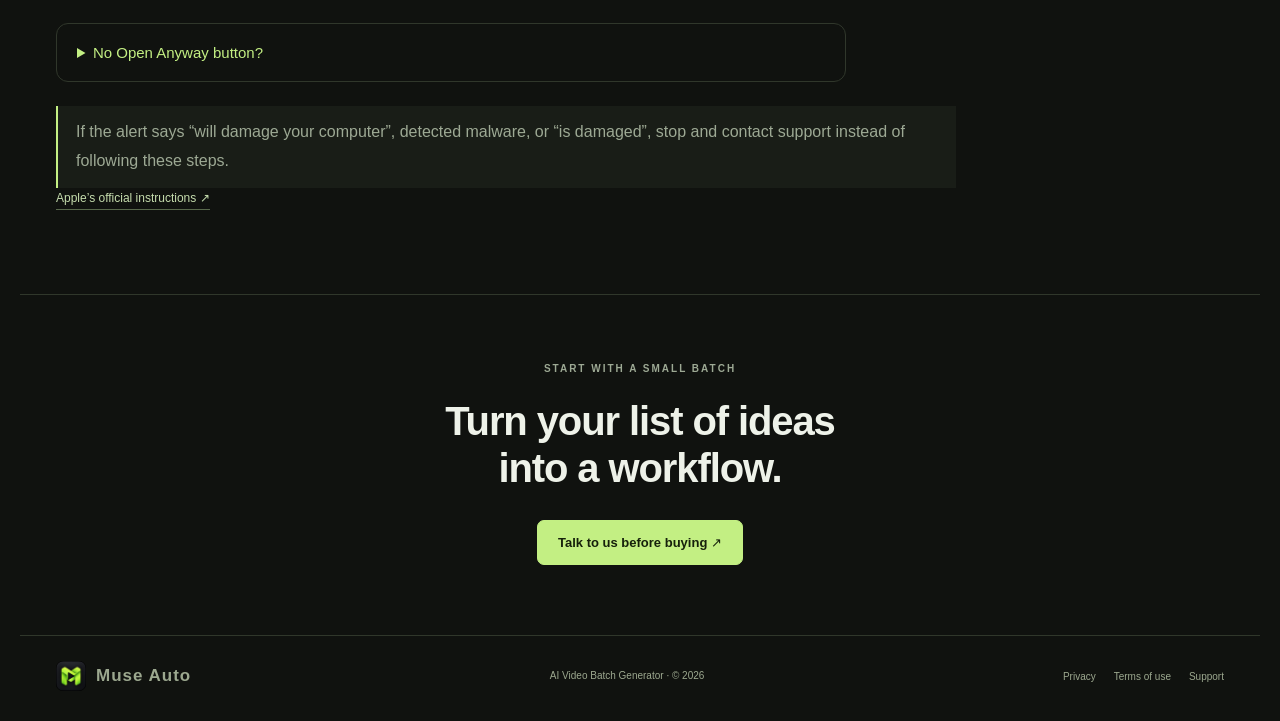
==== commit ab6a1b28: "Announce macOS 0.2.8 lesson videos on the download page Co-Authored-By: Claude Opus 5.5 <noreply@ant" ====
--- a/website/index.html
+++ b/website/index.html
@@ -13,7 +13,7 @@
 <section id="studio" class="section wrap studio-release"><div class="section-top"><p class="eyebrow">STUDIO / MỚI TRONG 0.2.0</p><h2>Từ từng cảnh riêng lẻ<br>đến một bộ phim.</h2></div><p class="studio-release-intro">Lưu ảnh nhân vật, sản phẩm và bối cảnh trong dự án. Theo dõi cảnh nào đã có clip, xem các bản thử và chọn bản dùng để dựng.</p><figure class="studio-release-shot"><img src="studio-library.png" alt="Thư viện Muse Auto với tiến trình từng cảnh, bộ lọc ảnh và video, nút chọn clip để ghép phim" width="1440" height="854" loading="lazy"><figcaption>Giao diện Studio với dữ liệu kiểm thử local. Các clip Mock trong ảnh là video ảnh tĩnh, không phải kết quả AI.</figcaption></figure><div class="steps"><article><span class="step-number">01</span><h3>Quản lý theo cảnh</h3><p>Storyboard, hồ sơ nhân vật và sản phẩm, ảnh nhập từ máy. Mẫu kịch bản local có thể chỉnh sửa; chưa phải AI viết kịch bản.</p></article><article><span class="step-number">02</span><h3>Chọn bản để dựng</h3><p>Thư viện có khung hình xem trước, tìm theo prompt và lọc từng cảnh. Lựa chọn “Dùng bản này” được lưu khi mở lại dự án.</p></article><article><span class="step-number">03</span><h3>Ghép phim tại máy</h3><p>Ghép clip với voice nhập từ máy, nhạc, phụ đề theo cảnh, logo và CTA. Xuất MP4 theo tỷ lệ phù hợp nội dung.</p></article></div><p class="studio-release-limit">Muse hiện hỗ trợ văn bản → video. Tạo ảnh AI và ảnh → video qua Muse chưa được bật; chưa có phụ đề đồng bộ từng từ hoặc khớp khẩu hình. Hỗ trợ tài khoản Muse AI được ghi tại mục License.</p><a class="text-link" href="https://github.com/charlie-long-working/ai-video-studio-releases/releases/latest" target="_blank" rel="noopener noreferrer">Xem ghi chú bản phát hành hiện tại ↗</a></section>
 <section id="plans" class="plans-section"><div class="wrap section"><div class="section-top"><p class="eyebrow">02 / LICENSE</p><h2>Chọn thời gian phù hợp.<br>Kích hoạt cho một thiết bị.</h2></div><div class="offer-grid"><aside class="trial-card" id="free-trial"><p class="eyebrow">Trải nghiệm trước khi mua</p><h3>Dùng thử miễn phí 1 ngày</h3><strong class="free-price">Miễn phí</strong><p>24 giờ từ lúc cấp file trial · 1 thiết bị</p><p>Gửi mã thiết bị trong mục Bản quyền / Kích hoạt của app để nhận file dùng thử. Trial không kèm tài khoản hoặc token AI.</p><a class="button primary trial-contact" href="mailto:charlie.nguyen.forwork@gmail.com?subject=Muse%20Auto%20-%20Trial%201%20day">Nhận trial 1 ngày qua email ↗</a></aside><aside class="account-offer"><p class="eyebrow">Hỗ trợ tài khoản</p><h3>Hỗ trợ tài khoản Muse AI</h3><p>Hỗ trợ liên quan đến tài khoản Muse AI. Trạng thái và khả năng sử dụng phụ thuộc nền tảng Muse AI.</p></aside></div><div id="lucky-offer"></div><div class="pricing-reveal"><div class="plan-grid"><article class=""><p>Trải nghiệm</p><h3>1 tháng</h3><strong class="price">399.000đ</strong><span>Thanh toán một lần</span><p class="plan-description">Bắt đầu với quy trình tạo video của bạn.</p><p class="plan-comparison baseline">Giá cơ sở: 399.000đ cho 1 tháng.</p><ul class="plan-features"><li><span aria-hidden="true">✓</span><span>Tạo một video hoặc nhập hàng loạt CSV</span></li><li><span aria-hidden="true">✓</span><span>Xem trước prompt và tên tệp từ CSV</span></li><li><span aria-hidden="true">✓</span><span>Theo dõi hàng đợi, tạm dừng gửi mới</span></li><li><span aria-hidden="true">✓</span><span>Tải video về thư mục bạn chọn</span></li><li><span aria-hidden="true">✓</span><span>1 máy hoạt động tại một thời điểm</span></li><li><span aria-hidden="true">✓</span><span>Sử dụng đủ 1 tháng theo lịch</span></li><li><span aria-hidden="true">✓</span><span>Cập nhật và hỗ trợ trong thời hạn gói</span></li><li><span aria-hidden="true">✓</span><span>Hỗ trợ tài khoản Muse AI</span></li></ul><p class="plan-renewal">Không tự động gia hạn</p><a class="button" href="checkout.html?plan=month1">Chọn gói 1 tháng ↗</a><a class="plan-contact" data-plan="1 tháng · 399.000đ" href="mailto:charlie.nguyen.forwork@gmail.com">Liên hệ email để thanh toán</a></article><article class=""><p>Sử dụng ngắn hạn</p><h3>3 tháng</h3><strong class="price">699.000đ</strong><span>Thanh toán một lần</span><p class="plan-description">Phù hợp cho một đợt sản xuất nội dung.</p><p class="plan-comparison saving">Tiết kiệm 41,6% so với mua 3 lần gói 1 tháng (1.197.000đ).</p><ul class="plan-features"><li><span aria-hidden="true">✓</span><span>Tạo một video hoặc nhập hàng loạt CSV</span></li><li><span aria-hidden="true">✓</span><span>Xem trước prompt và tên tệp từ CSV</span></li><li><span aria-hidden="true">✓</span><span>Theo dõi hàng đợi, tạm dừng gửi mới</span></li><li><span aria-hidden="true">✓</span><span>Tải video về thư mục bạn chọn</span></li><li><span aria-hidden="true">✓</span><span>1 máy hoạt động tại một thời điểm</span></li><li><span aria-hidden="true">✓</span><span>Sử dụng đủ 3 tháng theo lịch</span></li><li><span aria-hidden="true">✓</span><span>Cập nhật và hỗ trợ trong thời hạn gói</span></li><li><span aria-hidden="true">✓</span><span>Hỗ trợ tài khoản Muse AI</span></li></ul><p class="plan-renewal">Không tự động gia hạn</p><a class="button" href="checkout.html?plan=month3">Chọn gói 3 tháng ↗</a><a class="plan-contact" data-plan="3 tháng · 699.000đ" href="mailto:charlie.nguyen.forwork@gmail.com">Liên hệ email để thanh toán</a></article><article class="saving"><p>Tiết kiệm</p><h3>6 tháng</h3><strong class="price">819.000đ</strong><span>Thanh toán một lần</span><p class="plan-description">Thêm 120.000đ so với gói 3 tháng để dùng 6 tháng.</p><p class="plan-comparison saving">Tiết kiệm 65,8% so với mua 6 lần gói 1 tháng (2.394.000đ).</p><ul class="plan-features"><li><span aria-hidden="true">✓</span><span>Tạo một video hoặc nhập hàng loạt CSV</span></li><li><span aria-hidden="true">✓</span><span>Xem trước prompt và tên tệp từ CSV</span></li><li><span aria-hidden="true">✓</span><span>Theo dõi hàng đợi, tạm dừng gửi mới</span></li><li><span aria-hidden="true">✓</span><span>Tải video về thư mục bạn chọn</span></li><li><span aria-hidden="true">✓</span><span>1 máy hoạt động tại một thời điểm</span></li><li><span aria-hidden="true">✓</span><span>Sử dụng đủ 6 tháng theo lịch</span></li><li><span aria-hidden="true">✓</span><span>Cập nhật và hỗ trợ trong thời hạn gói</span></li><li><span aria-hidden="true">✓</span><span>Hỗ trợ tài khoản Muse AI</span></li></ul><p class="plan-renewal">Không tự động gia hạn</p><a class="button" href="checkout.html?plan=month6">Chọn gói 6 tháng ↗</a><a class="plan-contact" data-plan="6 tháng · 819.000đ" href="mailto:charlie.nguyen.forwork@gmail.com">Liên hệ email để thanh toán</a></article><article class="annual"><p class="plan-label">Đề xuất</p><h3>12 tháng</h3><strong class="price">1.199.000đ</strong><p class="promotion-note" id="annual-promotion"></p><span>Thanh toán một lần</span><p class="plan-description">Thanh toán một lần cho 12 tháng sử dụng, cập nhật và hỗ trợ.</p><p class="plan-comparison saving">Tiết kiệm so với mua 12 lần gói 1 tháng.</p><ul class="plan-features"><li><span aria-hidden="true">✓</span><span>Tạo một video hoặc nhập hàng loạt CSV</span></li><li><span aria-hidden="true">✓</span><span>Xem trước prompt và tên tệp từ CSV</span></li><li><span aria-hidden="true">✓</span><span>Theo dõi hàng đợi, tạm dừng gửi mới</span></li><li><span aria-hidden="true">✓</span><span>Tải video về thư mục bạn chọn</span></li><li><span aria-hidden="true">✓</span><span>1 máy hoạt động tại một thời điểm</span></li><li><span aria-hidden="true">✓</span><span>Quyền sử dụng trong 12 tháng</span></li><li><span aria-hidden="true">✓</span><span>Cập nhật và hỗ trợ trong thời hạn gói</span></li><li><span aria-hidden="true">✓</span><span>Hỗ trợ tài khoản Muse AI</span></li></ul><p class="plan-renewal">Không tự động gia hạn</p><a class="button" href="checkout.html?plan=month12">Chọn gói 12 tháng ↗</a><a class="plan-contact" data-plan="12 tháng · 1.199.000đ" href="mailto:charlie.nguyen.forwork@gmail.com">Liên hệ email để thanh toán</a></article></div><p class="plan-note comparison-method">Phần trăm tiết kiệm được tính theo tổng phí mua các gói 1 tháng tương ứng và làm tròn đến một chữ số thập phân. So sánh chỉ tính phí phần mềm.</p><p class="plan-note">Các gói cùng tính năng, khác thời hạn sử dụng. Hỗ trợ tài khoản Muse AI.</p><p class="plan-note">Các gói cùng tính năng, khác thời hạn sử dụng. Thanh toán một lần cho mỗi lần mua, không tự động gia hạn. Không có phí kích hoạt hoặc subscription voice bổ sung.</p><p class="plan-note"><strong>Giá là phí phần mềm. Có hỗ trợ tài khoản Muse AI.</strong></p><div class="detail-row"><div><h3>Gói có thời hạn</h3><p>Quyền sử dụng, cập nhật và hỗ trợ trong thời hạn gói. Tháng theo lịch, có xử lý ngày cuối tháng, bắt đầu từ lần kích hoạt đầu tiên. Gia hạn cộng từ ngày hết hạn nếu còn hiệu lực; nếu đã hết hạn tính từ lúc gia hạn.</p></div><div><h3>Gói 12 tháng</h3><p>Gói 12 tháng có quyền sử dụng, cập nhật và hỗ trợ trong 12 tháng. Các tính năng kết nối online phụ thuộc dịch vụ bên thứ ba.</p><p>Hết hạn gói cần gia hạn để tạo video mới. Hết hạn không xóa dự án hoặc video đã lưu.</p></div></div><p class="plan-note">Một máy hoạt động tại một thời điểm. Hủy kích hoạt để chuyển máy; máy hỏng/cài lại hệ điều hành: liên hệ hỗ trợ xác minh và phục hồi, không phải mua lại. License mới có grace tối đa 7 ngày khi server tạm lỗi. Hết hạn không xóa video/dự án và vẫn mở được thư mục.</p><section class="support-scope"><h3>Sử dụng có trách nhiệm &amp; phạm vi hỗ trợ</h3><p>Người dùng chịu trách nhiệm về mục đích sử dụng, nội dung tạo ra và quyền sử dụng dữ liệu đầu vào; phải tuân thủ pháp luật và điều khoản của nền tảng liên quan.</p><p>Bên cung cấp Muse Auto không chịu trách nhiệm cho hành vi sử dụng tool sai mục đích, vi phạm pháp luật hoặc quyền của bên thứ ba do người dùng thực hiện, trong phạm vi pháp luật cho phép.</p><p>Hỗ trợ kỹ thuật áp dụng cho lỗi và vấn đề của phần mềm Muse Auto trong thời hạn hỗ trợ của gói. Mỗi tài khoản Muse AI tặng kèm được đổi 1–1 tối đa 1 lần. Trạng thái, hạn mức và gián đoạn dịch vụ vẫn phụ thuộc Muse AI.</p><p>Các điều kiện này không loại trừ trách nhiệm bắt buộc của bên bán hoặc quyền hợp pháp của người dùng theo pháp luật áp dụng.</p></section><div class="activation"><b>Liên hệ mua qua email</b><span>→</span><b>Thanh toán và đối soát</b><span>→</span><b>Kích hoạt trong app</b></div>
 </div></div></div></section>
-<section id="downloads" class="section wrap"><div class="section-top"><p class="eyebrow">03 / TẢI ỨNG DỤNG</p><h2>Một workspace.<br>Trên máy của bạn.</h2></div><p class="download-note">macOS 0.2.7: Studio mới từ Personal.7; đăng nhập Muse tại Hàng đợi → AI &amp; kết nối. Windows hiện là 0.2.5.</p><div class="download-grid"><article><span class="os-symbol">⌘</span><h3>macOS</h3><a class="text-link mac-help-link" href="#macos-help">Mac không mở được ứng dụng? Xem hướng dẫn có ảnh ↓</a><p>Apple Silicon &amp; Intel</p><p class="requirements">macOS 12.5 trở lên. Bản hiện tại ký ad-hoc; macOS có thể hiển thị cảnh báo bảo mật. Muse qua Chrome cần Chrome tương thích; khuyến nghị macOS 13 trở lên.</p><div class="download-actions"><a class="button primary" data-download="mac-arm64" href="https://github.com/charlie-long-working/ai-video-studio-releases/releases/latest/download/Muse-Auto-mac-arm64.dmg">Tải cho Apple Silicon ↗</a><a class="button" data-download="mac-x64" href="https://github.com/charlie-long-working/ai-video-studio-releases/releases/latest/download/Muse-Auto-mac-x64.dmg">Tải cho Intel ↗</a></div></article><article><span class="os-symbol">⊞</span><h3>Windows</h3><p class="requirements">Windows hiện là bản 0.2.5; bản 0.2.6 mới có trên macOS.</p><p>x64 · Installer .exe</p><p class="requirements">Dành cho Windows x64. Windows có thể hiển thị cảnh báo bảo mật vì bộ cài chưa có chứng chỉ nhà phát hành. Cần cài Google Chrome riêng để dùng Muse.</p><div class="download-actions"><a class="button primary" data-download="win-x64" href="https://github.com/charlie-long-working/ai-video-studio-releases/releases/download/v0.2.5/Muse-Auto-win-x64.exe">Tải cho Windows x64 ↗</a></div></article></div><p class="download-note"><a class="text-link" href="https://github.com/charlie-long-working/ai-video-studio-releases/releases/latest" target="_blank" rel="noopener noreferrer">Phiên bản và ghi chú phát hành ↗</a> · <a class="text-link" href="https://github.com/charlie-long-working/ai-video-studio-releases/releases/latest/download/SHA256SUMS.txt">SHA-256 bộ cài ↗</a></p></section>
+<section id="downloads" class="section wrap"><div class="section-top"><p class="eyebrow">03 / TẢI ỨNG DỤNG</p><h2>Một workspace.<br>Trên máy của bạn.</h2></div><p class="download-note">macOS 0.2.8: thêm Bài giảng, làm video bài học theo mục lục SGK Ngữ văn, Lịch sử lớp 6–9; Studio và Hàng đợi giữ như 0.2.7. Windows hiện là 0.2.5.</p><div class="download-grid"><article><span class="os-symbol">⌘</span><h3>macOS</h3><a class="text-link mac-help-link" href="#macos-help">Mac không mở được ứng dụng? Xem hướng dẫn có ảnh ↓</a><p>Apple Silicon &amp; Intel</p><p class="requirements">macOS 12.5 trở lên. Bản hiện tại ký ad-hoc; macOS có thể hiển thị cảnh báo bảo mật. Muse qua Chrome cần Chrome tương thích; khuyến nghị macOS 13 trở lên.</p><div class="download-actions"><a class="button primary" data-download="mac-arm64" href="https://github.com/charlie-long-working/ai-video-studio-releases/releases/latest/download/Muse-Auto-mac-arm64.dmg">Tải cho Apple Silicon ↗</a><a class="button" data-download="mac-x64" href="https://github.com/charlie-long-working/ai-video-studio-releases/releases/latest/download/Muse-Auto-mac-x64.dmg">Tải cho Intel ↗</a></div></article><article><span class="os-symbol">⊞</span><h3>Windows</h3><p class="requirements">Windows hiện là bản 0.2.5; bản 0.2.8 mới có trên macOS.</p><p>x64 · Installer .exe</p><p class="requirements">Dành cho Windows x64. Windows có thể hiển thị cảnh báo bảo mật vì bộ cài chưa có chứng chỉ nhà phát hành. Cần cài Google Chrome riêng để dùng Muse.</p><div class="download-actions"><a class="button primary" data-download="win-x64" href="https://github.com/charlie-long-working/ai-video-studio-releases/releases/download/v0.2.5/Muse-Auto-win-x64.exe">Tải cho Windows x64 ↗</a></div></article></div><p class="download-note"><a class="text-link" href="https://github.com/charlie-long-working/ai-video-studio-releases/releases/latest" target="_blank" rel="noopener noreferrer">Phiên bản và ghi chú phát hành ↗</a> · <a class="text-link" href="https://github.com/charlie-long-working/ai-video-studio-releases/releases/latest/download/SHA256SUMS.txt">SHA-256 bộ cài ↗</a></p></section>
 <section id="install" class="section wrap"><div class="section-top"><p class="eyebrow">04 / CÀI ĐẶT VÀ KÍCH HOẠT</p><h2>Bắt đầu với 4 bước đơn giản.</h2></div><ol class="install-steps"><li><span class="install-number">01</span><h3>Tải ứng dụng</h3><p>Chọn bản Mac hoặc Windows ở mục tải xuống. Với Mac, chọn Apple Silicon hoặc Intel phù hợp với máy của bạn.</p></li><li><span class="install-number">02</span><h3>Cài vào máy</h3><p>Mac: mở tệp vừa tải rồi kéo Muse Auto vào Applications. Windows: mở tệp vừa tải và làm theo hướng dẫn cài đặt.</p></li><li><span class="install-number">03</span><h3>Kích hoạt gói đã mua</h3><p>Liên hệ để chọn gói và nhận hướng dẫn thanh toán. Sau khi nhận thông tin kích hoạt, mở mục Bản quyền / Kích hoạt trong ứng dụng và làm theo hướng dẫn.</p></li><li><span class="install-number">04</span><h3>Tạo video đầu tiên</h3><p>Cài Google Chrome và đăng nhập tài khoản Muse của bạn. Nhập nội dung video hoặc tải danh sách từ tệp CSV, chọn nơi lưu rồi bấm bắt đầu.</p></li></ol></section><section id="faq" class="section wrap faq"><div class="section-top"><p class="eyebrow">05 / CÂU HỎI THƯỜNG GẶP</p><h2>Bạn cần biết gì<br>trước khi bắt đầu?</h2></div><div class="faq-list"><details><summary>Lỗi tool và lỗi tài khoản được hỗ trợ thế nào?</summary><p>Lỗi và vấn đề của Muse Auto được tiếp nhận trong thời hạn hỗ trợ của gói. Hỗ trợ liên quan đến tài khoản Muse AI phụ thuộc nền tảng Muse AI. Xem điều kiện sử dụng để biết phạm vi đầy đủ.</p></details><details><summary>Có hỗ trợ tài khoản Muse AI không?</summary><p>Có hỗ trợ liên quan đến tài khoản Muse AI. Trạng thái, hạn mức và khả năng sử dụng phụ thuộc nền tảng Muse AI.</p></details><details><summary>Gói 12 tháng gồm những quyền lợi gì?</summary><p>Gói gồm quyền sử dụng Muse Auto, cập nhật và hỗ trợ trong 12 tháng. Hết hạn cần gia hạn để tạo video mới; dự án và video đã lưu vẫn được giữ.</p></details><details><summary>Đổi máy hoặc cài lại máy thì sao?</summary><p>Mỗi gói dùng trên một máy tại một thời điểm. Khi cần chuyển máy hoặc cài lại máy, hãy gửi email kèm thông tin mua hàng để được hướng dẫn chuyển kích hoạt.</p></details><details><summary>Nếu ứng dụng tạm thời không kiểm tra được kích hoạt thì sao?</summary><p>Nếu gói của bạn đã được kích hoạt, ứng dụng có thể tiếp tục dùng trong tối đa 7 ngày, miễn là gói chưa hết hạn. Các video đã tạo vẫn được giữ trên máy.</p></details><details><summary>Thanh toán và nhận thông tin kích hoạt như thế nào?</summary><p>Gửi email đến charlie.nguyen.forwork@gmail.com để chọn gói và nhận hướng dẫn. Sau khi xác nhận thanh toán, bạn sẽ nhận thông tin kích hoạt. Nếu cần tìm lại, hãy liên hệ bằng email đã dùng khi mua.</p></details><details><summary>Nội dung video của tôi có được gửi cho người bán không?</summary><p>Không. Người bán không nhận nội dung bạn nhập hoặc video của bạn. Nội dung cần tạo được gửi đến dịch vụ AI bạn sử dụng. Thông tin mua hàng và kích hoạt chỉ dùng để quản lý gói và hỗ trợ bạn.</p></details></div></section>
 <section id="macos-help" class="section wrap macos-help"><div class="section-top"><p class="eyebrow">HỖ TRỢ MACOS</p><h2>Mac báo “Muse Auto” Not Opened?</h2></div><p>Bản Mac hiện dùng chữ ký ad-hoc, chưa có Apple Developer ID/notarization. Cảnh báo này có thể xuất hiện với bản tải từ Internet; build lại không tự loại bỏ cảnh báo.</p><p class="mac-help-notice">Chỉ tiếp tục nếu bạn chủ động tải Muse Auto từ trang phát hành chính thức và tin cậy nguồn tải.</p><a class="text-link" href="https://github.com/charlie-long-working/ai-video-studio-releases/releases/latest" target="_blank" rel="noopener noreferrer">Trang phát hành chính thức ↗</a><div class="mac-help-grid"><article><h3>1. Giữ lại ứng dụng</h3><p>Trong cảnh báo bên dưới, chọn Done (Xong) để đóng. Move to Trash sẽ đưa ứng dụng vào Thùng rác.</p><figure><a href="macos-gatekeeper-warning.png" target="_blank" rel="noopener noreferrer"><img src="macos-gatekeeper-warning.png" alt="Ảnh đầy đủ: cảnh báo “Muse Auto” Not Opened" width="522" height="484" loading="lazy"></a><figcaption>Ảnh cảnh báo do người dùng cung cấp · Nhấn ảnh để xem kích thước đầy đủ.</figcaption></figure></article><article><h3>2. Mở phần bảo mật</h3><p>Vào menu Apple → System Settings (Cài đặt hệ thống) → Privacy &amp; Security (Quyền riêng tư &amp; Bảo mật). Cuộn xuống Security (Bảo mật).</p><h3>3. Kiểm tra đúng tên ứng dụng</h3><p>Nếu dòng ứng dụng bị chặn ghi Muse Auto và bạn tin cậy nguồn tải, chọn Open Anyway (Vẫn mở).</p><figure><a href="macos-open-anyway-apple.png" target="_blank" rel="noopener noreferrer"><img src="macos-open-anyway-apple.png" alt="Ảnh đầy đủ: Privacy &amp; Security với nút Open Anyway" width="1430" height="1226" loading="lazy"></a><figcaption>Ảnh minh họa chính thức của Apple ghi “Example App”; trên máy bạn cần kiểm tra tên “Muse Auto”. Nhấn ảnh để xem đầy đủ.</figcaption></figure></article></div><h3>4. Xác nhận mở</h3><p>Đọc hộp thoại tiếp theo, xác nhận Open (Mở) và xác thực bằng Touch ID hoặc mật khẩu nếu macOS yêu cầu. Sau đó mở Muse Auto từ Applications.</p><details><summary>Không thấy Open Anyway?</summary><p>Thử mở Muse Auto một lần rồi quay lại mục bảo mật. Nếu máy do công ty quản lý hoặc vẫn không có nút, liên hệ quản trị viên/hỗ trợ và gửi ảnh đầy đủ cảnh báo cùng phiên bản macOS.</p></details><p class="mac-help-notice">Nếu cảnh báo ghi “will damage your computer”, “malware” đã được phát hiện hoặc “is damaged”, dừng lại và liên hệ hỗ trợ; không dùng quy trình trên để bỏ qua lỗi đó.</p><a class="text-link" href="https://support.apple.com/en-us/102445" target="_blank" rel="noopener noreferrer">Hướng dẫn chính thức của Apple ↗</a></section>
 <section class="closing wrap"><p class="eyebrow">BẮT ĐẦU BẰNG MỘT LÔ NHỎ</p><h2>Biến danh sách ý tưởng<br>thành một quy trình.</h2><a class="button primary" href="mailto:charlie.nguyen.forwork@gmail.com?subject=T%C6%B0%20v%E1%BA%A5n%20AI%20Video%20Batch%20Generator">Trao đổi trước khi mua ↗</a></section>
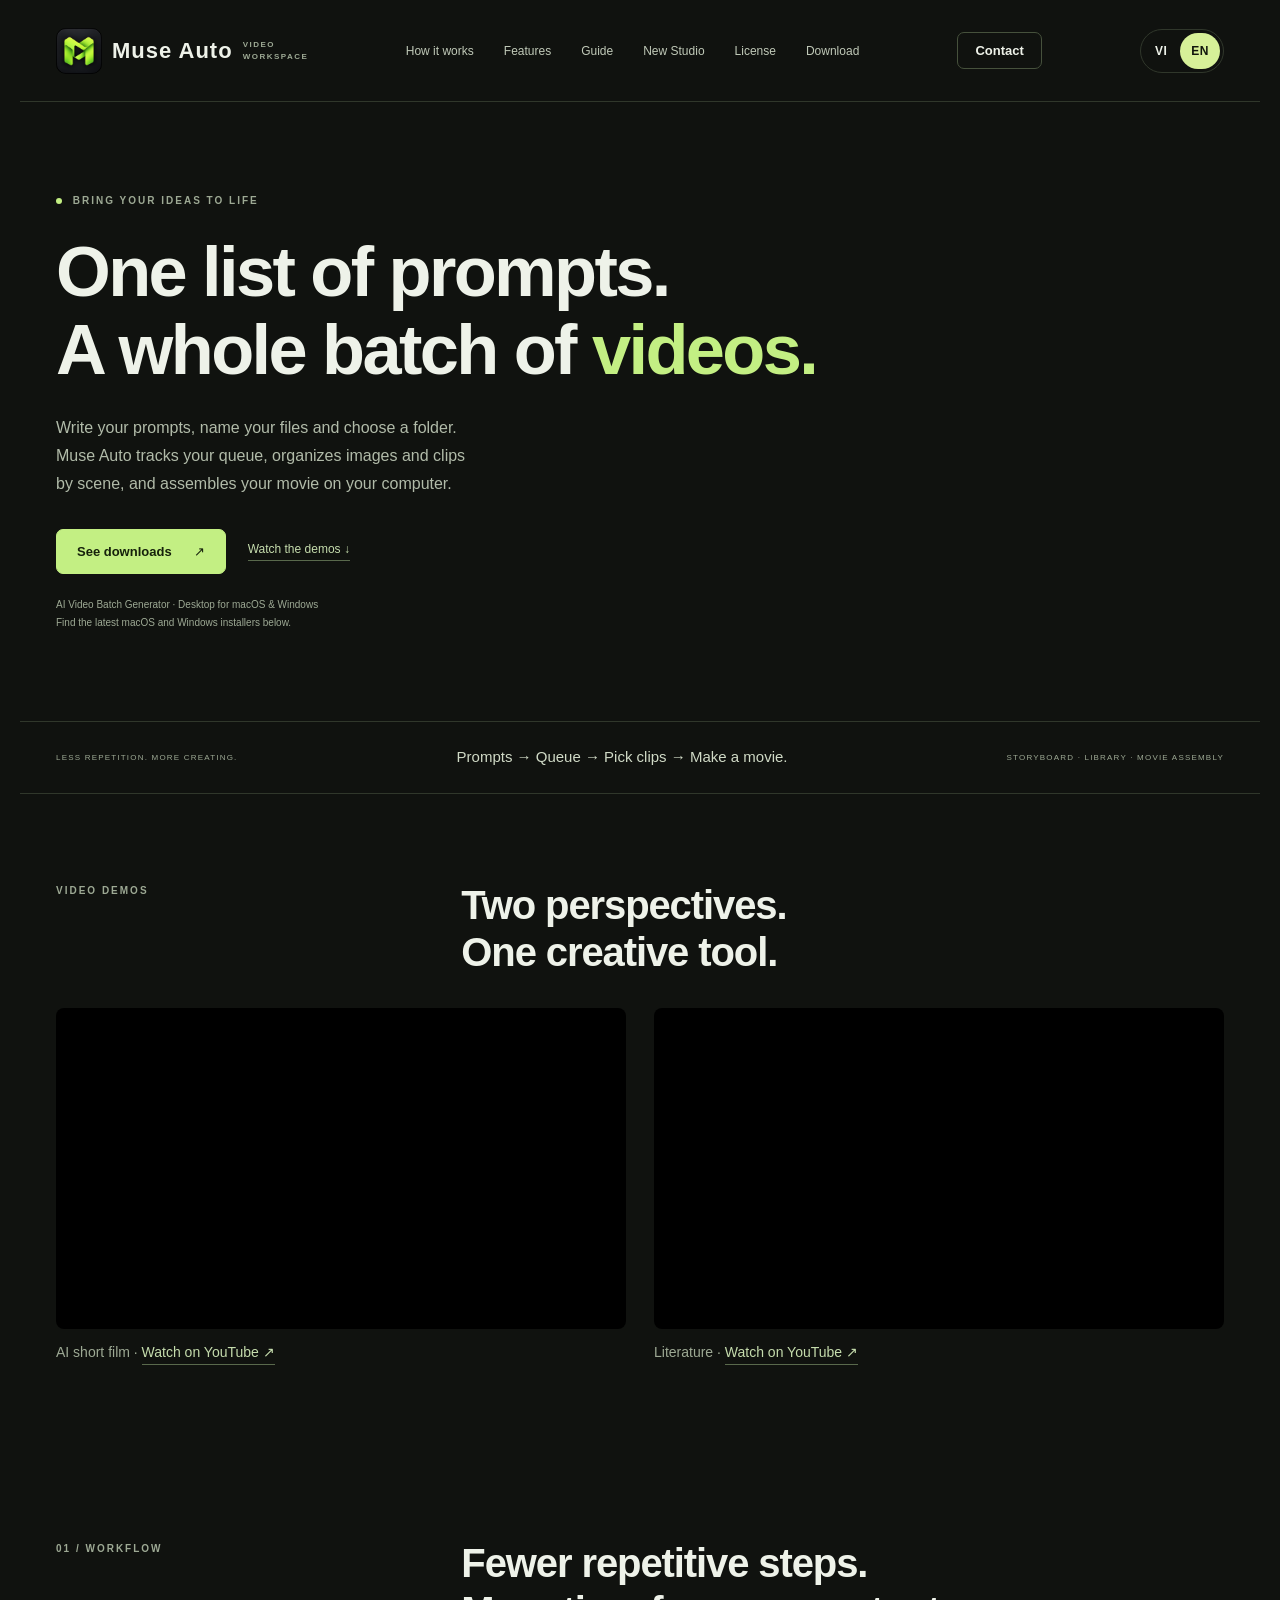
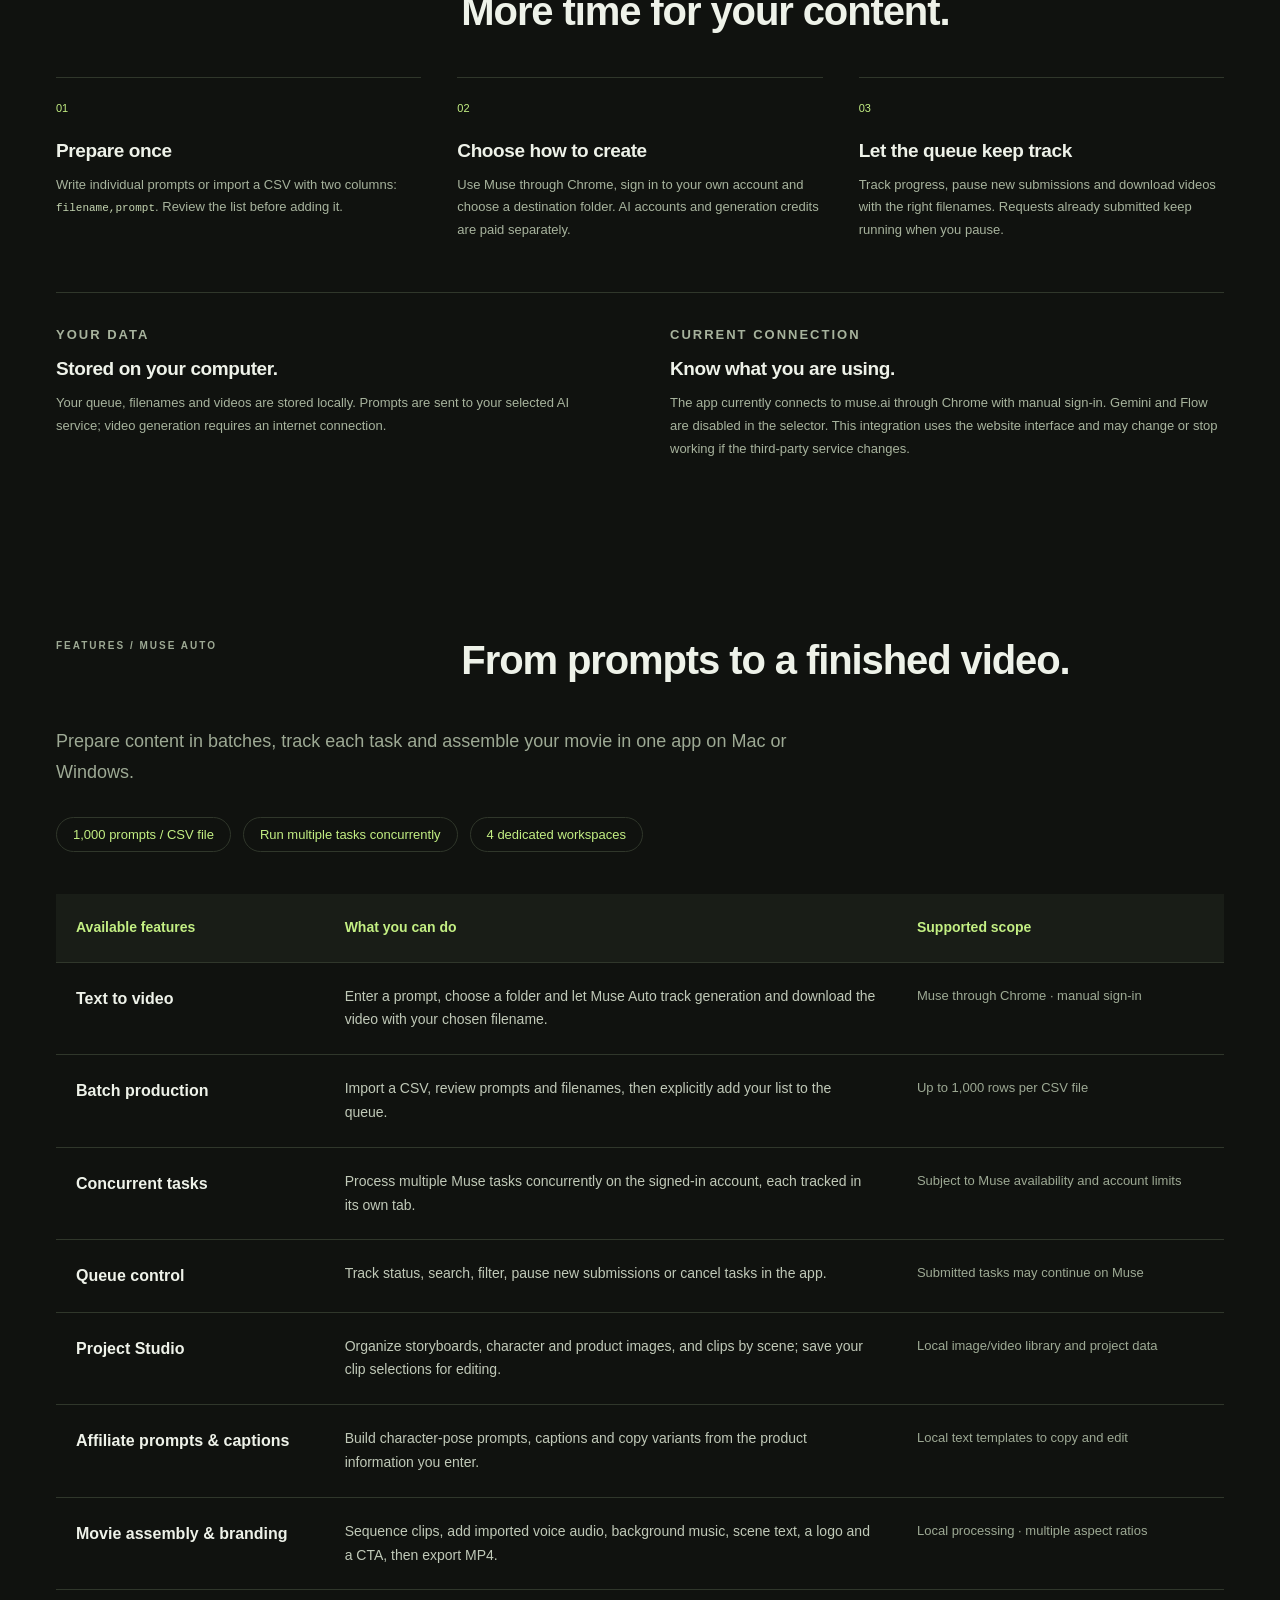
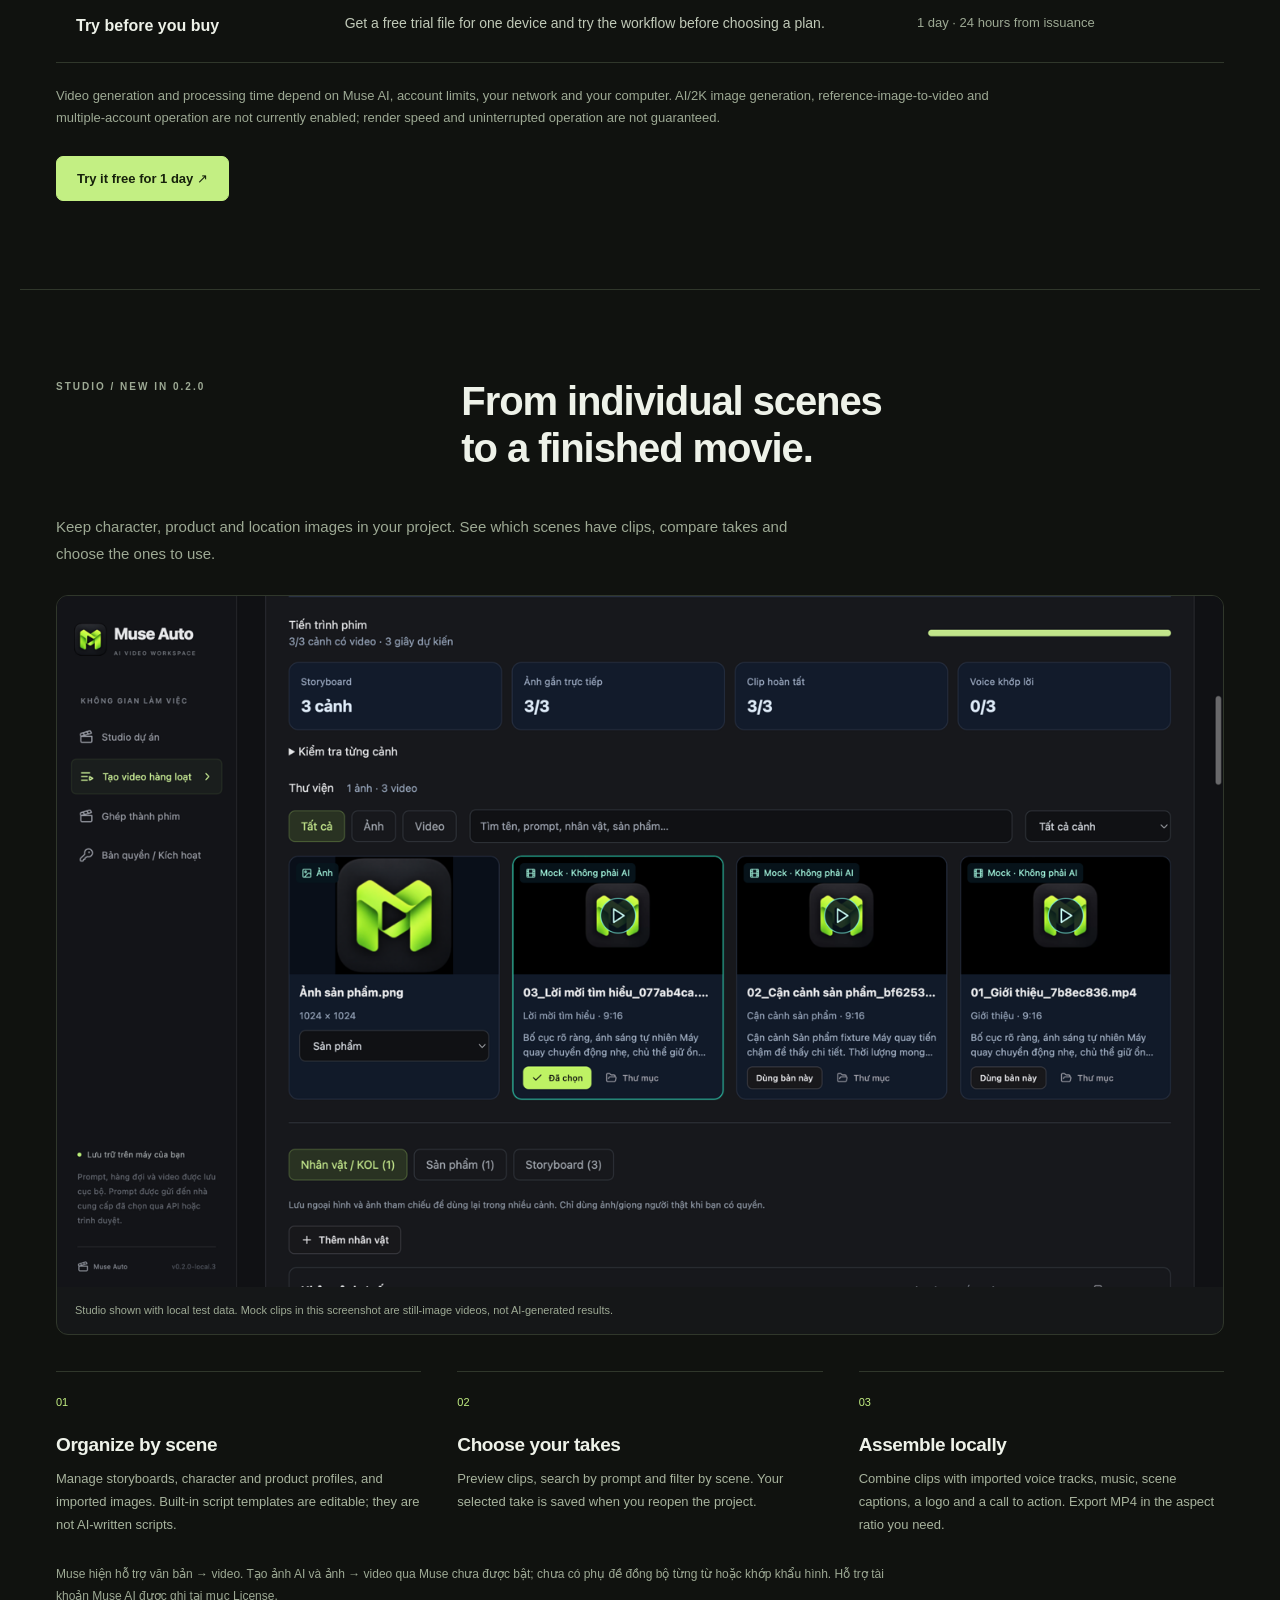
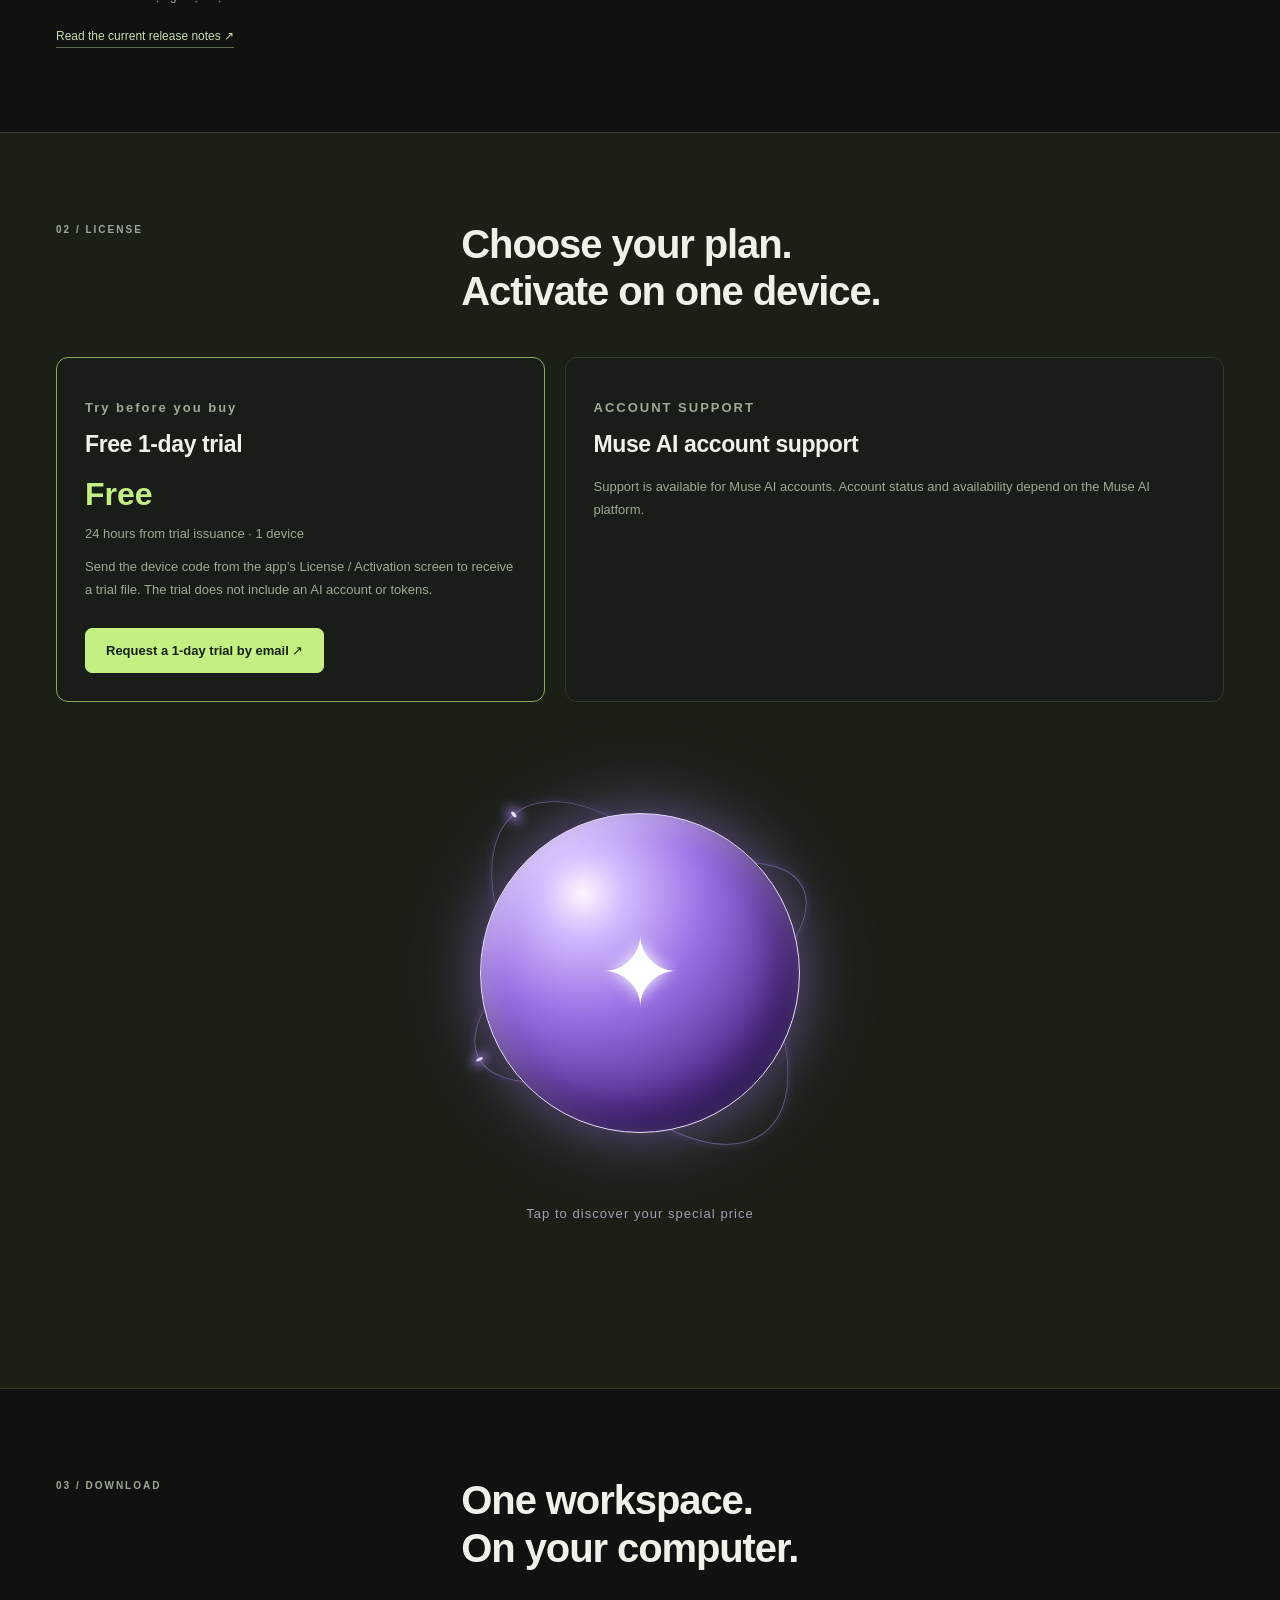
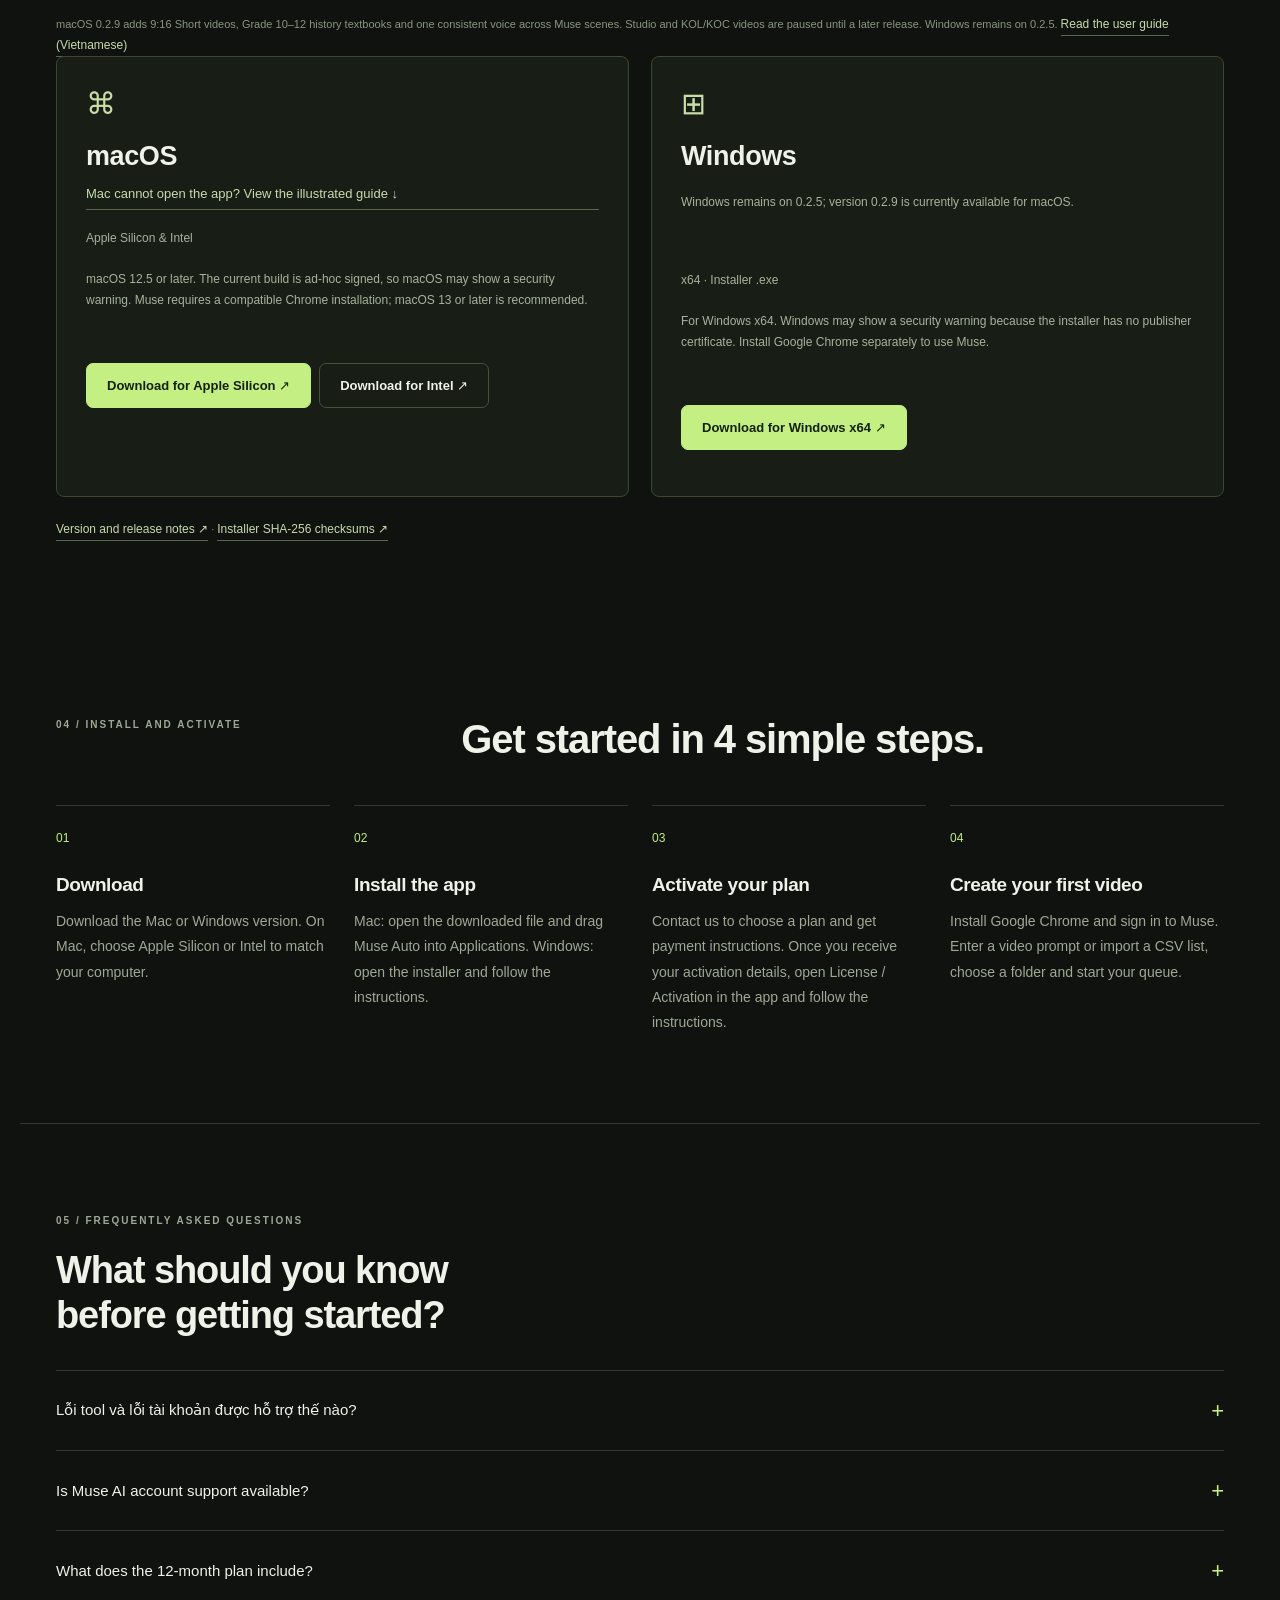
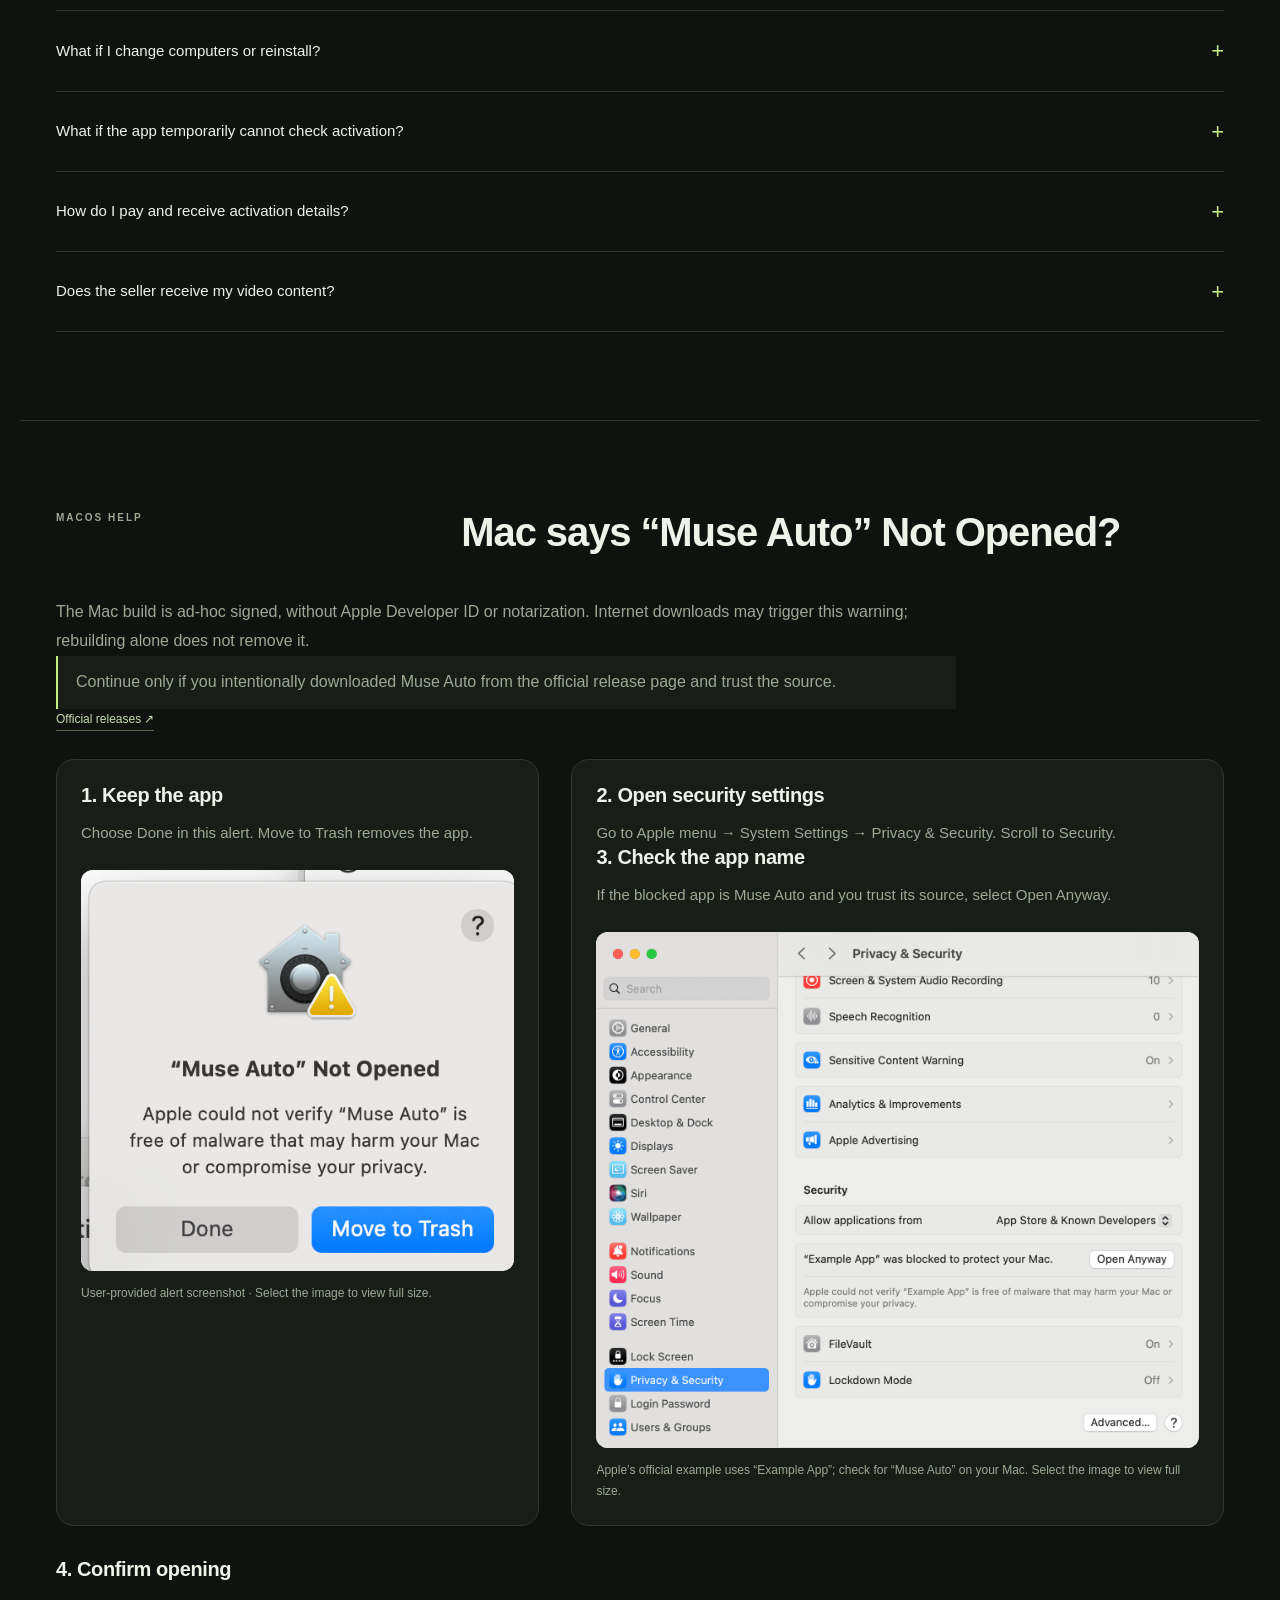
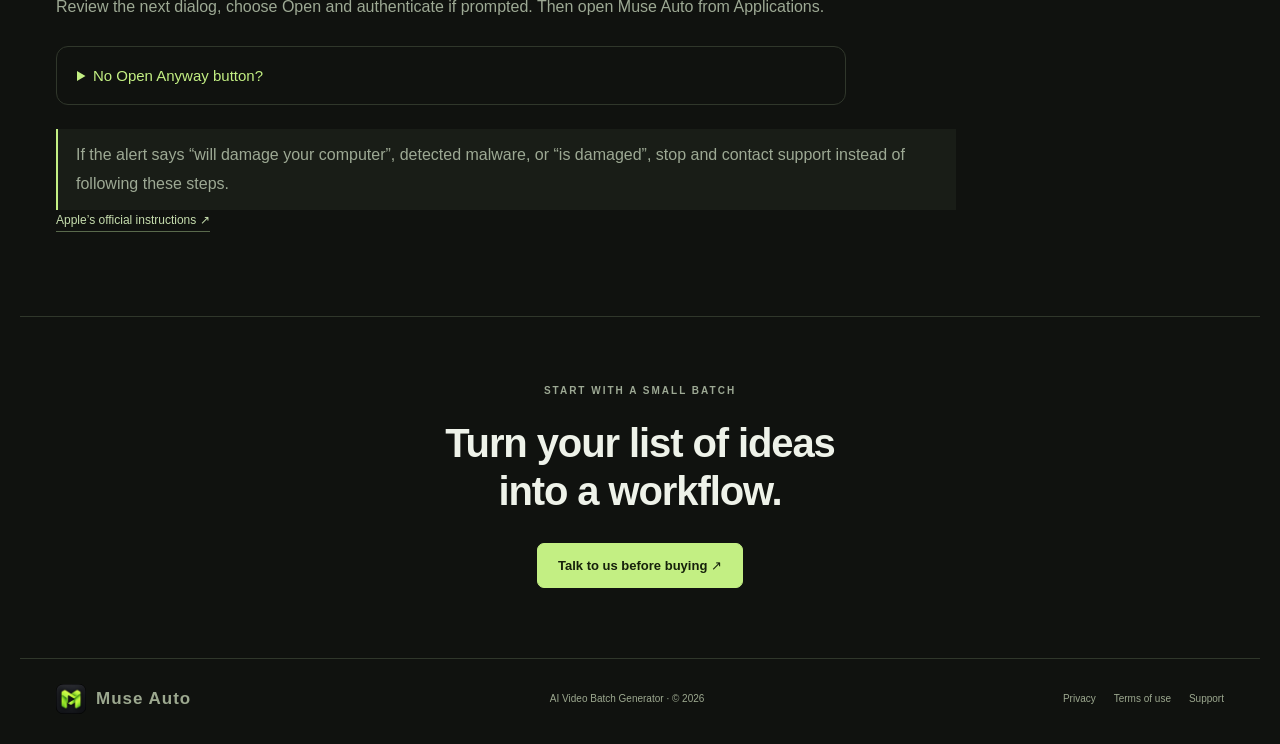
==== commit e76fe6cc: "Announce macOS 0.2.9 and add the step-by-step guide page Download note for 0.2.9 (Kênh video ngắn, S" ====
--- a/website/index.html
+++ b/website/index.html
@@ -2,7 +2,7 @@
 <html lang="vi">
 <head><meta charset="utf-8"><meta name="viewport" content="width=device-width,initial-scale=1"><meta name="description" content="Muse Auto: tạo video hàng loạt, quản lý storyboard và thư viện dự án, chọn clip và ghép phim ngay trên máy."><title>Muse Auto — AI Video Batch Generator</title><link rel="stylesheet" href="style.css"><script type="module" src="app.js"></script><link rel="icon" href="favicon.ico?v=1" sizes="any"><link rel="apple-touch-icon" href="muse-auto-logo.png"></head>
 <body>
-<header class="nav wrap"><a href="#" class="brand" aria-label="Muse Auto, trang đầu"><img class="brand-logo" src="muse-auto-logo.png" width="48" height="48" alt=""> Muse Auto <small>VIDEO WORKSPACE</small></a><nav aria-label="Điều hướng chính"><a href="#workflow">Cách hoạt động</a><a href="#features">Tính năng</a><a href="#studio">Studio mới</a><a href="#plans">License</a><a href="#downloads">Tải ứng dụng</a></nav><a class="button small" href="mailto:charlie.nguyen.forwork@gmail.com">Liên hệ</a></header>
+<header class="nav wrap"><a href="#" class="brand" aria-label="Muse Auto, trang đầu"><img class="brand-logo" src="muse-auto-logo.png" width="48" height="48" alt=""> Muse Auto <small>VIDEO WORKSPACE</small></a><nav aria-label="Điều hướng chính"><a href="#workflow">Cách hoạt động</a><a href="#features">Tính năng</a><a href="huong-dan.html">Hướng dẫn</a><a href="#studio">Studio mới</a><a href="#plans">License</a><a href="#downloads">Tải ứng dụng</a></nav><a class="button small" href="mailto:charlie.nguyen.forwork@gmail.com">Liên hệ</a></header>
 <main>
 <section class="hero wrap hero-intro"><div class="hero-copy"><p class="eyebrow"><span class="status-dot"></span> DÀNH CHO NHỮNG Ý TƯỞNG CẦN THÀNH HÌNH</p><h1>Một danh sách prompt.<br>Cả một lô <em>video.</em></h1><p class="intro">Chuẩn bị prompt, đặt tên tệp, chọn thư mục. Muse Auto theo dõi hàng đợi, quản lý ảnh và clip theo từng cảnh, rồi ghép thành phim trên máy bạn.</p><div class="actions"><a class="button primary" href="#downloads">Xem bản tải xuống <span>↗</span></a><a class="text-link" href="#demo">Xem video demo ↓</a></div><p class="fine">AI Video Batch Generator · Desktop cho macOS & Windows<br>Bộ cài mới nhất cho macOS và Windows tại mục Tải ứng dụng.</p></div>
 </section>
@@ -13,7 +13,7 @@
 <section id="studio" class="section wrap studio-release"><div class="section-top"><p class="eyebrow">STUDIO / MỚI TRONG 0.2.0</p><h2>Từ từng cảnh riêng lẻ<br>đến một bộ phim.</h2></div><p class="studio-release-intro">Lưu ảnh nhân vật, sản phẩm và bối cảnh trong dự án. Theo dõi cảnh nào đã có clip, xem các bản thử và chọn bản dùng để dựng.</p><figure class="studio-release-shot"><img src="studio-library.png" alt="Thư viện Muse Auto với tiến trình từng cảnh, bộ lọc ảnh và video, nút chọn clip để ghép phim" width="1440" height="854" loading="lazy"><figcaption>Giao diện Studio với dữ liệu kiểm thử local. Các clip Mock trong ảnh là video ảnh tĩnh, không phải kết quả AI.</figcaption></figure><div class="steps"><article><span class="step-number">01</span><h3>Quản lý theo cảnh</h3><p>Storyboard, hồ sơ nhân vật và sản phẩm, ảnh nhập từ máy. Mẫu kịch bản local có thể chỉnh sửa; chưa phải AI viết kịch bản.</p></article><article><span class="step-number">02</span><h3>Chọn bản để dựng</h3><p>Thư viện có khung hình xem trước, tìm theo prompt và lọc từng cảnh. Lựa chọn “Dùng bản này” được lưu khi mở lại dự án.</p></article><article><span class="step-number">03</span><h3>Ghép phim tại máy</h3><p>Ghép clip với voice nhập từ máy, nhạc, phụ đề theo cảnh, logo và CTA. Xuất MP4 theo tỷ lệ phù hợp nội dung.</p></article></div><p class="studio-release-limit">Muse hiện hỗ trợ văn bản → video. Tạo ảnh AI và ảnh → video qua Muse chưa được bật; chưa có phụ đề đồng bộ từng từ hoặc khớp khẩu hình. Hỗ trợ tài khoản Muse AI được ghi tại mục License.</p><a class="text-link" href="https://github.com/charlie-long-working/ai-video-studio-releases/releases/latest" target="_blank" rel="noopener noreferrer">Xem ghi chú bản phát hành hiện tại ↗</a></section>
 <section id="plans" class="plans-section"><div class="wrap section"><div class="section-top"><p class="eyebrow">02 / LICENSE</p><h2>Chọn thời gian phù hợp.<br>Kích hoạt cho một thiết bị.</h2></div><div class="offer-grid"><aside class="trial-card" id="free-trial"><p class="eyebrow">Trải nghiệm trước khi mua</p><h3>Dùng thử miễn phí 1 ngày</h3><strong class="free-price">Miễn phí</strong><p>24 giờ từ lúc cấp file trial · 1 thiết bị</p><p>Gửi mã thiết bị trong mục Bản quyền / Kích hoạt của app để nhận file dùng thử. Trial không kèm tài khoản hoặc token AI.</p><a class="button primary trial-contact" href="mailto:charlie.nguyen.forwork@gmail.com?subject=Muse%20Auto%20-%20Trial%201%20day">Nhận trial 1 ngày qua email ↗</a></aside><aside class="account-offer"><p class="eyebrow">Hỗ trợ tài khoản</p><h3>Hỗ trợ tài khoản Muse AI</h3><p>Hỗ trợ liên quan đến tài khoản Muse AI. Trạng thái và khả năng sử dụng phụ thuộc nền tảng Muse AI.</p></aside></div><div id="lucky-offer"></div><div class="pricing-reveal"><div class="plan-grid"><article class=""><p>Trải nghiệm</p><h3>1 tháng</h3><strong class="price">399.000đ</strong><span>Thanh toán một lần</span><p class="plan-description">Bắt đầu với quy trình tạo video của bạn.</p><p class="plan-comparison baseline">Giá cơ sở: 399.000đ cho 1 tháng.</p><ul class="plan-features"><li><span aria-hidden="true">✓</span><span>Tạo một video hoặc nhập hàng loạt CSV</span></li><li><span aria-hidden="true">✓</span><span>Xem trước prompt và tên tệp từ CSV</span></li><li><span aria-hidden="true">✓</span><span>Theo dõi hàng đợi, tạm dừng gửi mới</span></li><li><span aria-hidden="true">✓</span><span>Tải video về thư mục bạn chọn</span></li><li><span aria-hidden="true">✓</span><span>1 máy hoạt động tại một thời điểm</span></li><li><span aria-hidden="true">✓</span><span>Sử dụng đủ 1 tháng theo lịch</span></li><li><span aria-hidden="true">✓</span><span>Cập nhật và hỗ trợ trong thời hạn gói</span></li><li><span aria-hidden="true">✓</span><span>Hỗ trợ tài khoản Muse AI</span></li></ul><p class="plan-renewal">Không tự động gia hạn</p><a class="button" href="checkout.html?plan=month1">Chọn gói 1 tháng ↗</a><a class="plan-contact" data-plan="1 tháng · 399.000đ" href="mailto:charlie.nguyen.forwork@gmail.com">Liên hệ email để thanh toán</a></article><article class=""><p>Sử dụng ngắn hạn</p><h3>3 tháng</h3><strong class="price">699.000đ</strong><span>Thanh toán một lần</span><p class="plan-description">Phù hợp cho một đợt sản xuất nội dung.</p><p class="plan-comparison saving">Tiết kiệm 41,6% so với mua 3 lần gói 1 tháng (1.197.000đ).</p><ul class="plan-features"><li><span aria-hidden="true">✓</span><span>Tạo một video hoặc nhập hàng loạt CSV</span></li><li><span aria-hidden="true">✓</span><span>Xem trước prompt và tên tệp từ CSV</span></li><li><span aria-hidden="true">✓</span><span>Theo dõi hàng đợi, tạm dừng gửi mới</span></li><li><span aria-hidden="true">✓</span><span>Tải video về thư mục bạn chọn</span></li><li><span aria-hidden="true">✓</span><span>1 máy hoạt động tại một thời điểm</span></li><li><span aria-hidden="true">✓</span><span>Sử dụng đủ 3 tháng theo lịch</span></li><li><span aria-hidden="true">✓</span><span>Cập nhật và hỗ trợ trong thời hạn gói</span></li><li><span aria-hidden="true">✓</span><span>Hỗ trợ tài khoản Muse AI</span></li></ul><p class="plan-renewal">Không tự động gia hạn</p><a class="button" href="checkout.html?plan=month3">Chọn gói 3 tháng ↗</a><a class="plan-contact" data-plan="3 tháng · 699.000đ" href="mailto:charlie.nguyen.forwork@gmail.com">Liên hệ email để thanh toán</a></article><article class="saving"><p>Tiết kiệm</p><h3>6 tháng</h3><strong class="price">819.000đ</strong><span>Thanh toán một lần</span><p class="plan-description">Thêm 120.000đ so với gói 3 tháng để dùng 6 tháng.</p><p class="plan-comparison saving">Tiết kiệm 65,8% so với mua 6 lần gói 1 tháng (2.394.000đ).</p><ul class="plan-features"><li><span aria-hidden="true">✓</span><span>Tạo một video hoặc nhập hàng loạt CSV</span></li><li><span aria-hidden="true">✓</span><span>Xem trước prompt và tên tệp từ CSV</span></li><li><span aria-hidden="true">✓</span><span>Theo dõi hàng đợi, tạm dừng gửi mới</span></li><li><span aria-hidden="true">✓</span><span>Tải video về thư mục bạn chọn</span></li><li><span aria-hidden="true">✓</span><span>1 máy hoạt động tại một thời điểm</span></li><li><span aria-hidden="true">✓</span><span>Sử dụng đủ 6 tháng theo lịch</span></li><li><span aria-hidden="true">✓</span><span>Cập nhật và hỗ trợ trong thời hạn gói</span></li><li><span aria-hidden="true">✓</span><span>Hỗ trợ tài khoản Muse AI</span></li></ul><p class="plan-renewal">Không tự động gia hạn</p><a class="button" href="checkout.html?plan=month6">Chọn gói 6 tháng ↗</a><a class="plan-contact" data-plan="6 tháng · 819.000đ" href="mailto:charlie.nguyen.forwork@gmail.com">Liên hệ email để thanh toán</a></article><article class="annual"><p class="plan-label">Đề xuất</p><h3>12 tháng</h3><strong class="price">1.199.000đ</strong><p class="promotion-note" id="annual-promotion"></p><span>Thanh toán một lần</span><p class="plan-description">Thanh toán một lần cho 12 tháng sử dụng, cập nhật và hỗ trợ.</p><p class="plan-comparison saving">Tiết kiệm so với mua 12 lần gói 1 tháng.</p><ul class="plan-features"><li><span aria-hidden="true">✓</span><span>Tạo một video hoặc nhập hàng loạt CSV</span></li><li><span aria-hidden="true">✓</span><span>Xem trước prompt và tên tệp từ CSV</span></li><li><span aria-hidden="true">✓</span><span>Theo dõi hàng đợi, tạm dừng gửi mới</span></li><li><span aria-hidden="true">✓</span><span>Tải video về thư mục bạn chọn</span></li><li><span aria-hidden="true">✓</span><span>1 máy hoạt động tại một thời điểm</span></li><li><span aria-hidden="true">✓</span><span>Quyền sử dụng trong 12 tháng</span></li><li><span aria-hidden="true">✓</span><span>Cập nhật và hỗ trợ trong thời hạn gói</span></li><li><span aria-hidden="true">✓</span><span>Hỗ trợ tài khoản Muse AI</span></li></ul><p class="plan-renewal">Không tự động gia hạn</p><a class="button" href="checkout.html?plan=month12">Chọn gói 12 tháng ↗</a><a class="plan-contact" data-plan="12 tháng · 1.199.000đ" href="mailto:charlie.nguyen.forwork@gmail.com">Liên hệ email để thanh toán</a></article></div><p class="plan-note comparison-method">Phần trăm tiết kiệm được tính theo tổng phí mua các gói 1 tháng tương ứng và làm tròn đến một chữ số thập phân. So sánh chỉ tính phí phần mềm.</p><p class="plan-note">Các gói cùng tính năng, khác thời hạn sử dụng. Hỗ trợ tài khoản Muse AI.</p><p class="plan-note">Các gói cùng tính năng, khác thời hạn sử dụng. Thanh toán một lần cho mỗi lần mua, không tự động gia hạn. Không có phí kích hoạt hoặc subscription voice bổ sung.</p><p class="plan-note"><strong>Giá là phí phần mềm. Có hỗ trợ tài khoản Muse AI.</strong></p><div class="detail-row"><div><h3>Gói có thời hạn</h3><p>Quyền sử dụng, cập nhật và hỗ trợ trong thời hạn gói. Tháng theo lịch, có xử lý ngày cuối tháng, bắt đầu từ lần kích hoạt đầu tiên. Gia hạn cộng từ ngày hết hạn nếu còn hiệu lực; nếu đã hết hạn tính từ lúc gia hạn.</p></div><div><h3>Gói 12 tháng</h3><p>Gói 12 tháng có quyền sử dụng, cập nhật và hỗ trợ trong 12 tháng. Các tính năng kết nối online phụ thuộc dịch vụ bên thứ ba.</p><p>Hết hạn gói cần gia hạn để tạo video mới. Hết hạn không xóa dự án hoặc video đã lưu.</p></div></div><p class="plan-note">Một máy hoạt động tại một thời điểm. Hủy kích hoạt để chuyển máy; máy hỏng/cài lại hệ điều hành: liên hệ hỗ trợ xác minh và phục hồi, không phải mua lại. License mới có grace tối đa 7 ngày khi server tạm lỗi. Hết hạn không xóa video/dự án và vẫn mở được thư mục.</p><section class="support-scope"><h3>Sử dụng có trách nhiệm &amp; phạm vi hỗ trợ</h3><p>Người dùng chịu trách nhiệm về mục đích sử dụng, nội dung tạo ra và quyền sử dụng dữ liệu đầu vào; phải tuân thủ pháp luật và điều khoản của nền tảng liên quan.</p><p>Bên cung cấp Muse Auto không chịu trách nhiệm cho hành vi sử dụng tool sai mục đích, vi phạm pháp luật hoặc quyền của bên thứ ba do người dùng thực hiện, trong phạm vi pháp luật cho phép.</p><p>Hỗ trợ kỹ thuật áp dụng cho lỗi và vấn đề của phần mềm Muse Auto trong thời hạn hỗ trợ của gói. Mỗi tài khoản Muse AI tặng kèm được đổi 1–1 tối đa 1 lần. Trạng thái, hạn mức và gián đoạn dịch vụ vẫn phụ thuộc Muse AI.</p><p>Các điều kiện này không loại trừ trách nhiệm bắt buộc của bên bán hoặc quyền hợp pháp của người dùng theo pháp luật áp dụng.</p></section><div class="activation"><b>Liên hệ mua qua email</b><span>→</span><b>Thanh toán và đối soát</b><span>→</span><b>Kích hoạt trong app</b></div>
 </div></div></div></section>
-<section id="downloads" class="section wrap"><div class="section-top"><p class="eyebrow">03 / TẢI ỨNG DỤNG</p><h2>Một workspace.<br>Trên máy của bạn.</h2></div><p class="download-note">macOS 0.2.8: thêm Bài giảng, làm video bài học theo mục lục SGK Ngữ văn, Lịch sử lớp 6–9; Studio và Hàng đợi giữ như 0.2.7. Windows hiện là 0.2.5.</p><div class="download-grid"><article><span class="os-symbol">⌘</span><h3>macOS</h3><a class="text-link mac-help-link" href="#macos-help">Mac không mở được ứng dụng? Xem hướng dẫn có ảnh ↓</a><p>Apple Silicon &amp; Intel</p><p class="requirements">macOS 12.5 trở lên. Bản hiện tại ký ad-hoc; macOS có thể hiển thị cảnh báo bảo mật. Muse qua Chrome cần Chrome tương thích; khuyến nghị macOS 13 trở lên.</p><div class="download-actions"><a class="button primary" data-download="mac-arm64" href="https://github.com/charlie-long-working/ai-video-studio-releases/releases/latest/download/Muse-Auto-mac-arm64.dmg">Tải cho Apple Silicon ↗</a><a class="button" data-download="mac-x64" href="https://github.com/charlie-long-working/ai-video-studio-releases/releases/latest/download/Muse-Auto-mac-x64.dmg">Tải cho Intel ↗</a></div></article><article><span class="os-symbol">⊞</span><h3>Windows</h3><p class="requirements">Windows hiện là bản 0.2.5; bản 0.2.8 mới có trên macOS.</p><p>x64 · Installer .exe</p><p class="requirements">Dành cho Windows x64. Windows có thể hiển thị cảnh báo bảo mật vì bộ cài chưa có chứng chỉ nhà phát hành. Cần cài Google Chrome riêng để dùng Muse.</p><div class="download-actions"><a class="button primary" data-download="win-x64" href="https://github.com/charlie-long-working/ai-video-studio-releases/releases/download/v0.2.5/Muse-Auto-win-x64.exe">Tải cho Windows x64 ↗</a></div></article></div><p class="download-note"><a class="text-link" href="https://github.com/charlie-long-working/ai-video-studio-releases/releases/latest" target="_blank" rel="noopener noreferrer">Phiên bản và ghi chú phát hành ↗</a> · <a class="text-link" href="https://github.com/charlie-long-working/ai-video-studio-releases/releases/latest/download/SHA256SUMS.txt">SHA-256 bộ cài ↗</a></p></section>
+<section id="downloads" class="section wrap"><div class="section-top"><p class="eyebrow">03 / TẢI ỨNG DỤNG</p><h2>Một workspace.<br>Trên máy của bạn.</h2></div><p class="download-note">macOS 0.2.9: thêm Kênh video ngắn 9:16, SGK Lịch sử 10–12 và giữ một giọng đọc giữa các cảnh Muse. Studio và video KOL/KOC tạm khoá, sắp ra mắt. Windows hiện là 0.2.5. <a class="text-link" href="huong-dan.html">Xem hướng dẫn sử dụng</a></p><div class="download-grid"><article><span class="os-symbol">⌘</span><h3>macOS</h3><a class="text-link mac-help-link" href="#macos-help">Mac không mở được ứng dụng? Xem hướng dẫn có ảnh ↓</a><p>Apple Silicon &amp; Intel</p><p class="requirements">macOS 12.5 trở lên. Bản hiện tại ký ad-hoc; macOS có thể hiển thị cảnh báo bảo mật. Muse qua Chrome cần Chrome tương thích; khuyến nghị macOS 13 trở lên.</p><div class="download-actions"><a class="button primary" data-download="mac-arm64" href="https://github.com/charlie-long-working/ai-video-studio-releases/releases/latest/download/Muse-Auto-mac-arm64.dmg">Tải cho Apple Silicon ↗</a><a class="button" data-download="mac-x64" href="https://github.com/charlie-long-working/ai-video-studio-releases/releases/latest/download/Muse-Auto-mac-x64.dmg">Tải cho Intel ↗</a></div></article><article><span class="os-symbol">⊞</span><h3>Windows</h3><p class="requirements">Windows hiện là bản 0.2.5; bản 0.2.9 mới có trên macOS.</p><p>x64 · Installer .exe</p><p class="requirements">Dành cho Windows x64. Windows có thể hiển thị cảnh báo bảo mật vì bộ cài chưa có chứng chỉ nhà phát hành. Cần cài Google Chrome riêng để dùng Muse.</p><div class="download-actions"><a class="button primary" data-download="win-x64" href="https://github.com/charlie-long-working/ai-video-studio-releases/releases/download/v0.2.5/Muse-Auto-win-x64.exe">Tải cho Windows x64 ↗</a></div></article></div><p class="download-note"><a class="text-link" href="https://github.com/charlie-long-working/ai-video-studio-releases/releases/latest" target="_blank" rel="noopener noreferrer">Phiên bản và ghi chú phát hành ↗</a> · <a class="text-link" href="https://github.com/charlie-long-working/ai-video-studio-releases/releases/latest/download/SHA256SUMS.txt">SHA-256 bộ cài ↗</a></p></section>
 <section id="install" class="section wrap"><div class="section-top"><p class="eyebrow">04 / CÀI ĐẶT VÀ KÍCH HOẠT</p><h2>Bắt đầu với 4 bước đơn giản.</h2></div><ol class="install-steps"><li><span class="install-number">01</span><h3>Tải ứng dụng</h3><p>Chọn bản Mac hoặc Windows ở mục tải xuống. Với Mac, chọn Apple Silicon hoặc Intel phù hợp với máy của bạn.</p></li><li><span class="install-number">02</span><h3>Cài vào máy</h3><p>Mac: mở tệp vừa tải rồi kéo Muse Auto vào Applications. Windows: mở tệp vừa tải và làm theo hướng dẫn cài đặt.</p></li><li><span class="install-number">03</span><h3>Kích hoạt gói đã mua</h3><p>Liên hệ để chọn gói và nhận hướng dẫn thanh toán. Sau khi nhận thông tin kích hoạt, mở mục Bản quyền / Kích hoạt trong ứng dụng và làm theo hướng dẫn.</p></li><li><span class="install-number">04</span><h3>Tạo video đầu tiên</h3><p>Cài Google Chrome và đăng nhập tài khoản Muse của bạn. Nhập nội dung video hoặc tải danh sách từ tệp CSV, chọn nơi lưu rồi bấm bắt đầu.</p></li></ol></section><section id="faq" class="section wrap faq"><div class="section-top"><p class="eyebrow">05 / CÂU HỎI THƯỜNG GẶP</p><h2>Bạn cần biết gì<br>trước khi bắt đầu?</h2></div><div class="faq-list"><details><summary>Lỗi tool và lỗi tài khoản được hỗ trợ thế nào?</summary><p>Lỗi và vấn đề của Muse Auto được tiếp nhận trong thời hạn hỗ trợ của gói. Hỗ trợ liên quan đến tài khoản Muse AI phụ thuộc nền tảng Muse AI. Xem điều kiện sử dụng để biết phạm vi đầy đủ.</p></details><details><summary>Có hỗ trợ tài khoản Muse AI không?</summary><p>Có hỗ trợ liên quan đến tài khoản Muse AI. Trạng thái, hạn mức và khả năng sử dụng phụ thuộc nền tảng Muse AI.</p></details><details><summary>Gói 12 tháng gồm những quyền lợi gì?</summary><p>Gói gồm quyền sử dụng Muse Auto, cập nhật và hỗ trợ trong 12 tháng. Hết hạn cần gia hạn để tạo video mới; dự án và video đã lưu vẫn được giữ.</p></details><details><summary>Đổi máy hoặc cài lại máy thì sao?</summary><p>Mỗi gói dùng trên một máy tại một thời điểm. Khi cần chuyển máy hoặc cài lại máy, hãy gửi email kèm thông tin mua hàng để được hướng dẫn chuyển kích hoạt.</p></details><details><summary>Nếu ứng dụng tạm thời không kiểm tra được kích hoạt thì sao?</summary><p>Nếu gói của bạn đã được kích hoạt, ứng dụng có thể tiếp tục dùng trong tối đa 7 ngày, miễn là gói chưa hết hạn. Các video đã tạo vẫn được giữ trên máy.</p></details><details><summary>Thanh toán và nhận thông tin kích hoạt như thế nào?</summary><p>Gửi email đến charlie.nguyen.forwork@gmail.com để chọn gói và nhận hướng dẫn. Sau khi xác nhận thanh toán, bạn sẽ nhận thông tin kích hoạt. Nếu cần tìm lại, hãy liên hệ bằng email đã dùng khi mua.</p></details><details><summary>Nội dung video của tôi có được gửi cho người bán không?</summary><p>Không. Người bán không nhận nội dung bạn nhập hoặc video của bạn. Nội dung cần tạo được gửi đến dịch vụ AI bạn sử dụng. Thông tin mua hàng và kích hoạt chỉ dùng để quản lý gói và hỗ trợ bạn.</p></details></div></section>
 <section id="macos-help" class="section wrap macos-help"><div class="section-top"><p class="eyebrow">HỖ TRỢ MACOS</p><h2>Mac báo “Muse Auto” Not Opened?</h2></div><p>Bản Mac hiện dùng chữ ký ad-hoc, chưa có Apple Developer ID/notarization. Cảnh báo này có thể xuất hiện với bản tải từ Internet; build lại không tự loại bỏ cảnh báo.</p><p class="mac-help-notice">Chỉ tiếp tục nếu bạn chủ động tải Muse Auto từ trang phát hành chính thức và tin cậy nguồn tải.</p><a class="text-link" href="https://github.com/charlie-long-working/ai-video-studio-releases/releases/latest" target="_blank" rel="noopener noreferrer">Trang phát hành chính thức ↗</a><div class="mac-help-grid"><article><h3>1. Giữ lại ứng dụng</h3><p>Trong cảnh báo bên dưới, chọn Done (Xong) để đóng. Move to Trash sẽ đưa ứng dụng vào Thùng rác.</p><figure><a href="macos-gatekeeper-warning.png" target="_blank" rel="noopener noreferrer"><img src="macos-gatekeeper-warning.png" alt="Ảnh đầy đủ: cảnh báo “Muse Auto” Not Opened" width="522" height="484" loading="lazy"></a><figcaption>Ảnh cảnh báo do người dùng cung cấp · Nhấn ảnh để xem kích thước đầy đủ.</figcaption></figure></article><article><h3>2. Mở phần bảo mật</h3><p>Vào menu Apple → System Settings (Cài đặt hệ thống) → Privacy &amp; Security (Quyền riêng tư &amp; Bảo mật). Cuộn xuống Security (Bảo mật).</p><h3>3. Kiểm tra đúng tên ứng dụng</h3><p>Nếu dòng ứng dụng bị chặn ghi Muse Auto và bạn tin cậy nguồn tải, chọn Open Anyway (Vẫn mở).</p><figure><a href="macos-open-anyway-apple.png" target="_blank" rel="noopener noreferrer"><img src="macos-open-anyway-apple.png" alt="Ảnh đầy đủ: Privacy &amp; Security với nút Open Anyway" width="1430" height="1226" loading="lazy"></a><figcaption>Ảnh minh họa chính thức của Apple ghi “Example App”; trên máy bạn cần kiểm tra tên “Muse Auto”. Nhấn ảnh để xem đầy đủ.</figcaption></figure></article></div><h3>4. Xác nhận mở</h3><p>Đọc hộp thoại tiếp theo, xác nhận Open (Mở) và xác thực bằng Touch ID hoặc mật khẩu nếu macOS yêu cầu. Sau đó mở Muse Auto từ Applications.</p><details><summary>Không thấy Open Anyway?</summary><p>Thử mở Muse Auto một lần rồi quay lại mục bảo mật. Nếu máy do công ty quản lý hoặc vẫn không có nút, liên hệ quản trị viên/hỗ trợ và gửi ảnh đầy đủ cảnh báo cùng phiên bản macOS.</p></details><p class="mac-help-notice">Nếu cảnh báo ghi “will damage your computer”, “malware” đã được phát hiện hoặc “is damaged”, dừng lại và liên hệ hỗ trợ; không dùng quy trình trên để bỏ qua lỗi đó.</p><a class="text-link" href="https://support.apple.com/en-us/102445" target="_blank" rel="noopener noreferrer">Hướng dẫn chính thức của Apple ↗</a></section>
 <section class="closing wrap"><p class="eyebrow">BẮT ĐẦU BẰNG MỘT LÔ NHỎ</p><h2>Biến danh sách ý tưởng<br>thành một quy trình.</h2><a class="button primary" href="mailto:charlie.nguyen.forwork@gmail.com?subject=T%C6%B0%20v%E1%BA%A5n%20AI%20Video%20Batch%20Generator">Trao đổi trước khi mua ↗</a></section>
--- a/website/style.css
+++ b/website/style.css
@@ -40,3 +40,48 @@
 
 
 .hero.hero-intro{grid-template-columns:1fr;min-height:0}.hero-intro .hero-copy{max-width:900px}.hero-intro h1{max-width:900px}.demo-video-grid{display:grid;grid-template-columns:repeat(2,minmax(0,1fr));gap:28px}.demo-video-grid .video-demo{align-self:start;margin:0}.demo-showcase .section-top{margin-bottom:32px}.demo-video-grid figcaption{font-size:14px}@media(max-width:700px){.demo-video-grid{grid-template-columns:1fr;gap:28px}}
+/* User guide page (huong-dan.html). */
+.guide-hero{padding:64px 0 44px;border-bottom:1px solid var(--line)}
+.guide-hero h1{max-width:900px}
+.guide-hero .intro{max-width:780px;color:#b8c3ae;font-size:16px;line-height:1.8;margin-top:22px}
+.guide-chips{display:flex;flex-wrap:wrap;gap:10px;margin-top:28px}
+.guide-chips a{border:1px solid var(--line);border-radius:999px;padding:9px 16px;font-size:13px;color:#cfd8c6;background:var(--panel)}
+.guide-chips a:hover{border-color:#59694c;color:var(--lime)}
+.guide-layout{display:grid;grid-template-columns:230px minmax(0,1fr);gap:56px;padding:48px 0 80px}
+.guide-toc{position:sticky;top:24px;align-self:start;font-size:13px;line-height:1.6}
+.guide-toc>p{color:var(--muted);font-size:10px;letter-spacing:2px;font-weight:600;margin-bottom:14px}
+.guide-toc ol{list-style:none;margin:0;padding:0;border-left:1px solid var(--line)}
+.guide-toc li a{display:block;padding:6px 0 6px 16px;color:#b5c0ab}
+.guide-toc li a:hover{color:var(--lime)}
+.guide-toc ol ol{border:0;margin:0 0 6px}
+.guide-toc ol ol a{padding:3px 0 3px 28px;font-size:12px;color:var(--muted)}
+.guide-content{min-width:0}
+.guide-content>section{scroll-margin-top:24px;padding-bottom:64px;margin-bottom:64px;border-bottom:1px solid var(--line)}
+.guide-content>section:last-child{border-bottom:0;margin-bottom:0}
+.guide-content h2{margin:10px 0 16px}
+.guide-lead{color:#b8c3ae;font-size:15px;line-height:1.8;max-width:780px}
+.guide-step{display:grid;grid-template-columns:minmax(0,.85fr) minmax(0,1.15fr);gap:36px;align-items:start;margin-top:52px;scroll-margin-top:24px}
+.guide-step:only-child,.guide-step>div:only-child{grid-column:1/-1}
+.guide-step.wide{grid-template-columns:1fr;gap:24px}.guide-step.wide>div:first-child{max-width:820px}
+.guide-step h3{display:flex;gap:12px;align-items:center;font-size:20px;line-height:1.35;margin-bottom:14px}
+.guide-num{flex-shrink:0;width:30px;height:30px;border-radius:50%;display:inline-grid;place-items:center;background:var(--lime);color:var(--dark);font-size:13px;font-weight:700;letter-spacing:0}
+.guide-step ol,.guide-step ul{margin:0;padding-left:20px;color:#c4cebb;font-size:14px;line-height:1.85}
+.guide-step li{margin-bottom:6px}.guide-step li ul{margin-top:6px}
+.guide-step p{color:#aeb9a4;font-size:14px;line-height:1.8;margin-top:12px}
+.guide-step b{color:var(--text);font-weight:600}
+.guide-content code{font-family:ui-monospace,SFMono-Regular,Menlo,monospace;font-size:12.5px;background:#20251d;border:1px solid var(--line);border-radius:5px;padding:1px 6px;color:#dfe8d4}
+.guide-pre{white-space:pre-wrap;word-break:break-word;font-family:ui-monospace,SFMono-Regular,Menlo,monospace;font-size:12.5px;line-height:1.75;background:#141812;border:1px solid var(--line);border-radius:10px;padding:14px 16px;color:#d8e2cd;margin:14px 0 0}
+.guide-tip{border-left:2px solid var(--lime);background:var(--panel);padding:12px 16px!important;border-radius:0 10px 10px 0;margin-top:16px!important;color:#c9d3bf!important;font-size:13.5px!important;line-height:1.75!important}
+.guide-warn{border-left-color:#e8b85a}
+.guide-shot{margin:0;min-width:0}
+.guide-shot img{display:block;width:100%;height:auto;border:1px solid #394130;border-radius:12px;box-shadow:0 18px 50px #0007;background:#16181b}
+.guide-shot.narrow img{max-width:520px}
+.guide-shot .guide-second{margin-top:22px}
+.guide-shot figcaption{font-size:12px;color:var(--muted);margin-top:10px;line-height:1.6}
+.guide-cards{display:grid;grid-template-columns:repeat(3,minmax(0,1fr));gap:18px;margin-top:28px}
+.guide-cards article{border:1px solid var(--line);border-radius:14px;background:var(--panel);padding:20px}
+.guide-cards h3{font-size:17px;margin-bottom:10px}
+.guide-cards p{color:#aeb9a4;font-size:13.5px;line-height:1.75}
+.nav nav a[aria-current="page"]{color:var(--lime)}
+@media (max-width:980px){.guide-layout{grid-template-columns:1fr;gap:28px;padding-top:32px}.guide-toc{position:static}.guide-step{grid-template-columns:1fr;gap:20px;margin-top:40px}.guide-cards{grid-template-columns:1fr 1fr}}
+@media (max-width:600px){.guide-hero{padding:40px 0 30px}.guide-cards{grid-template-columns:1fr}.guide-step h3{font-size:18px}}
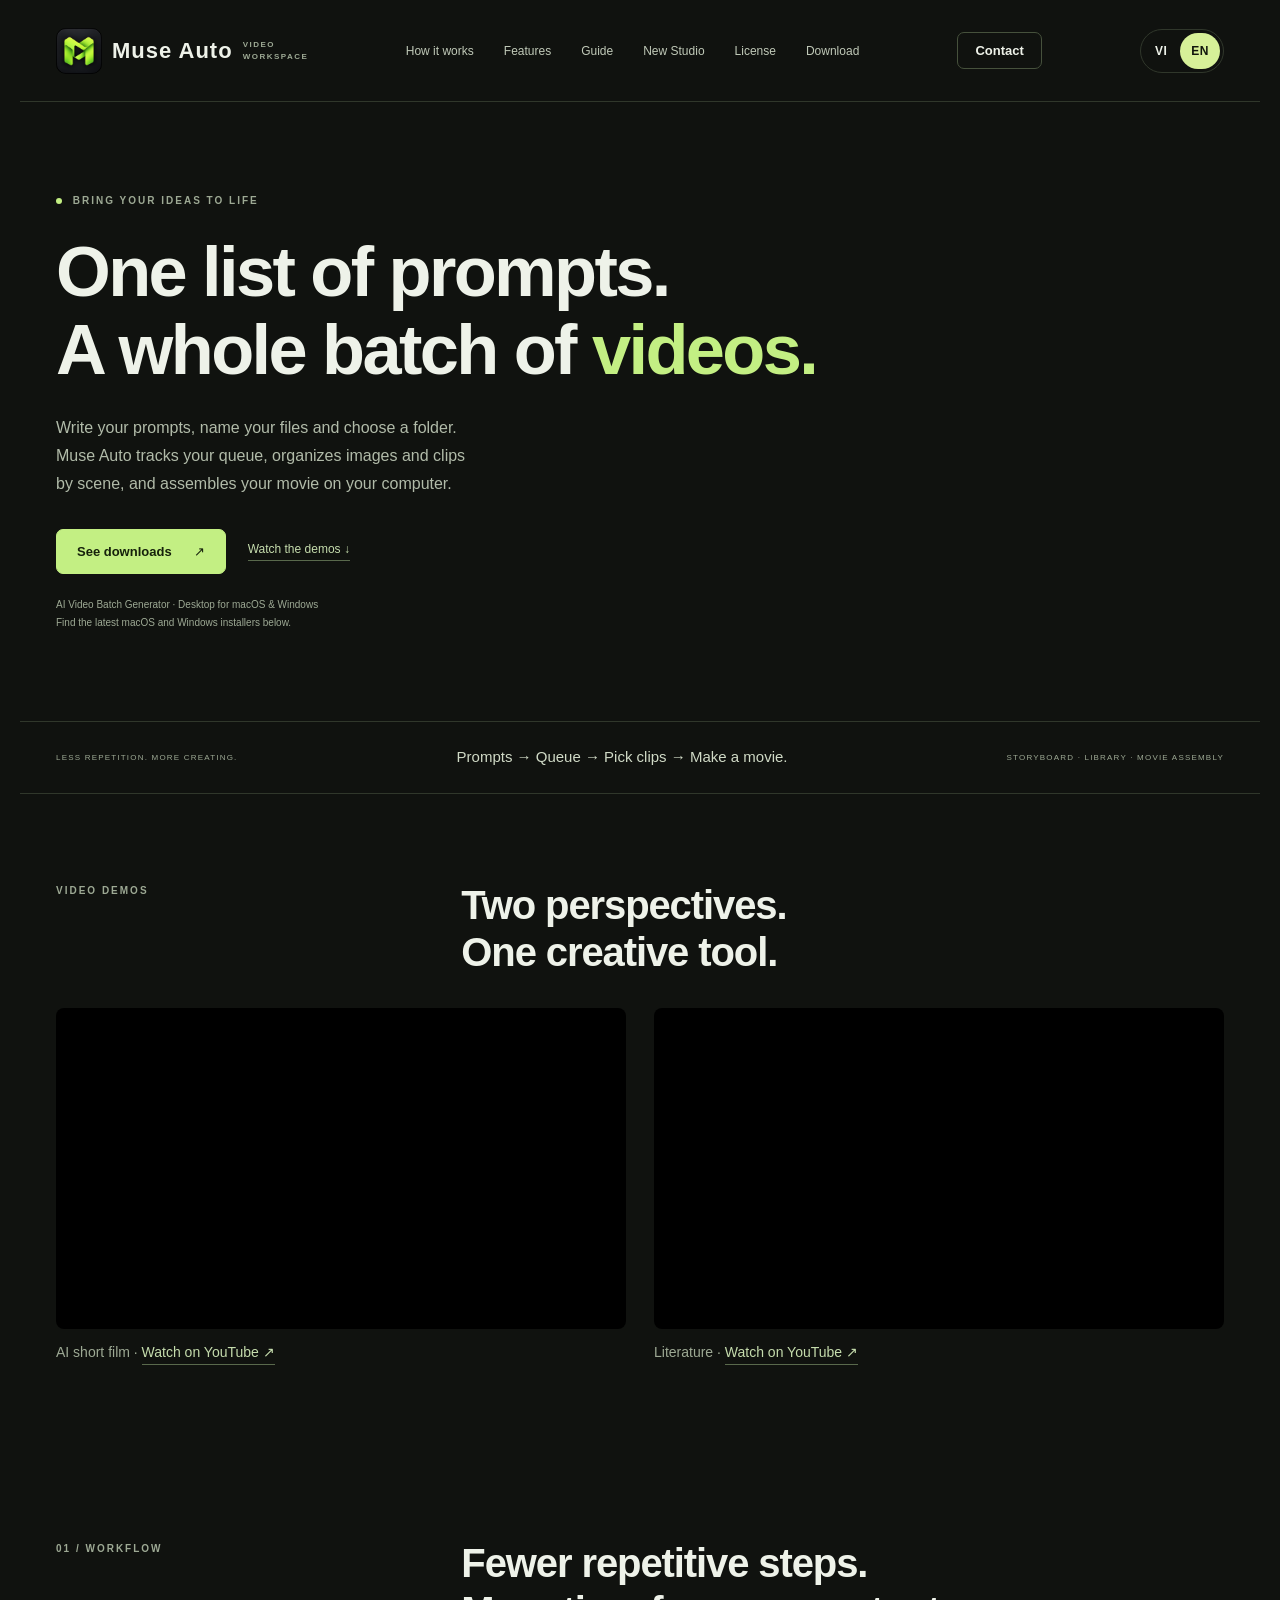
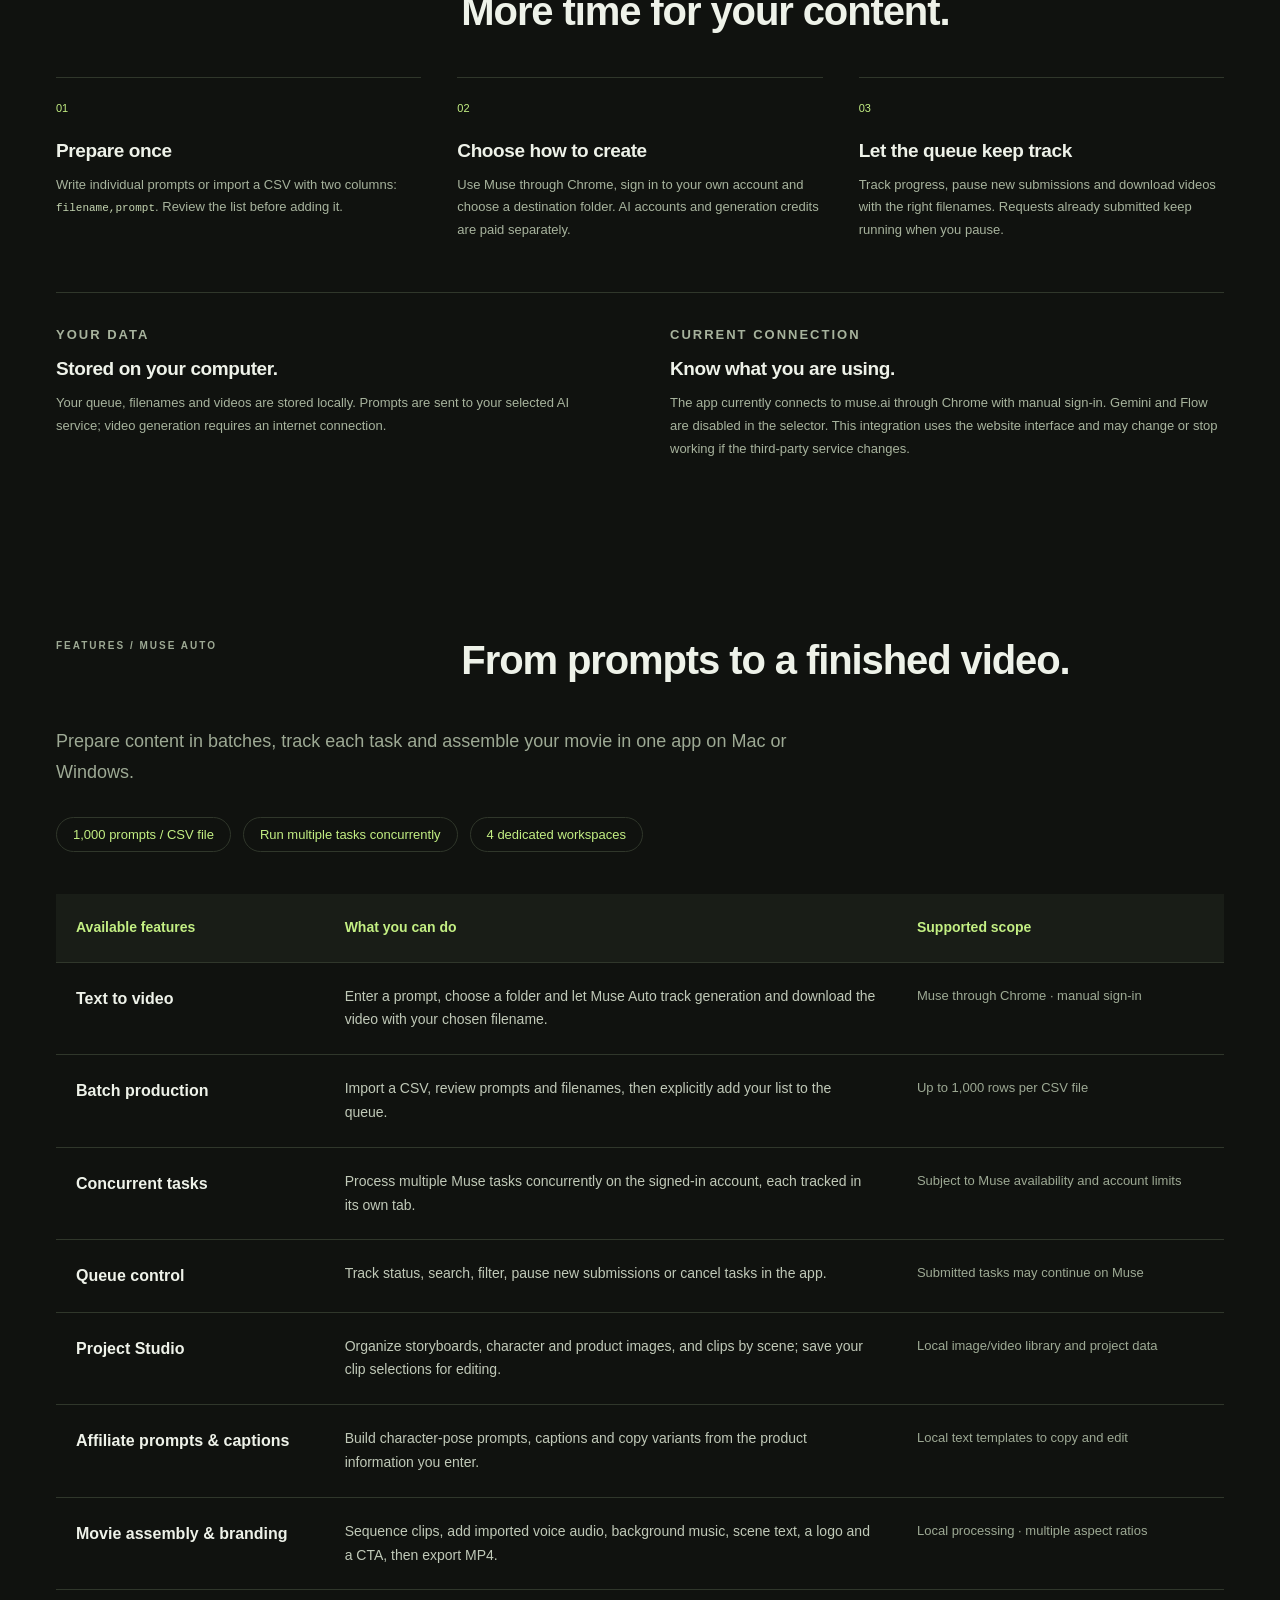
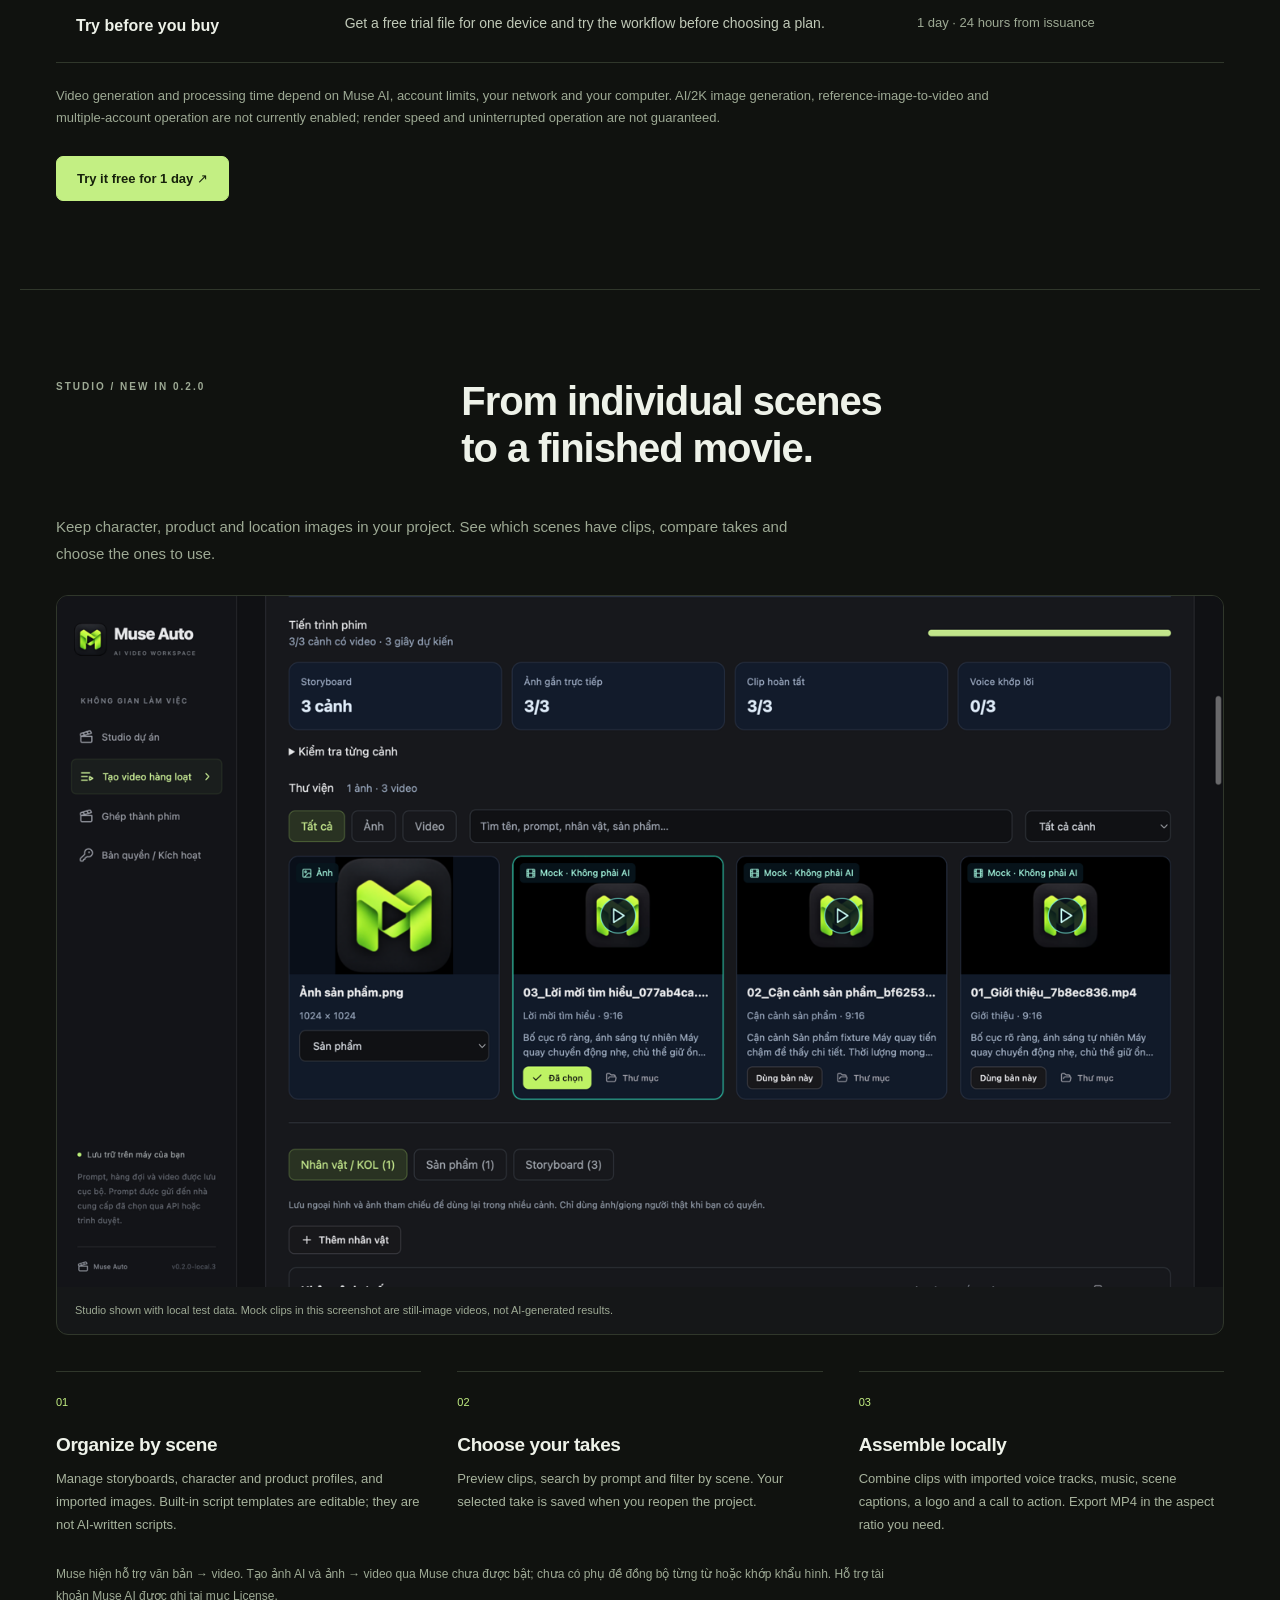
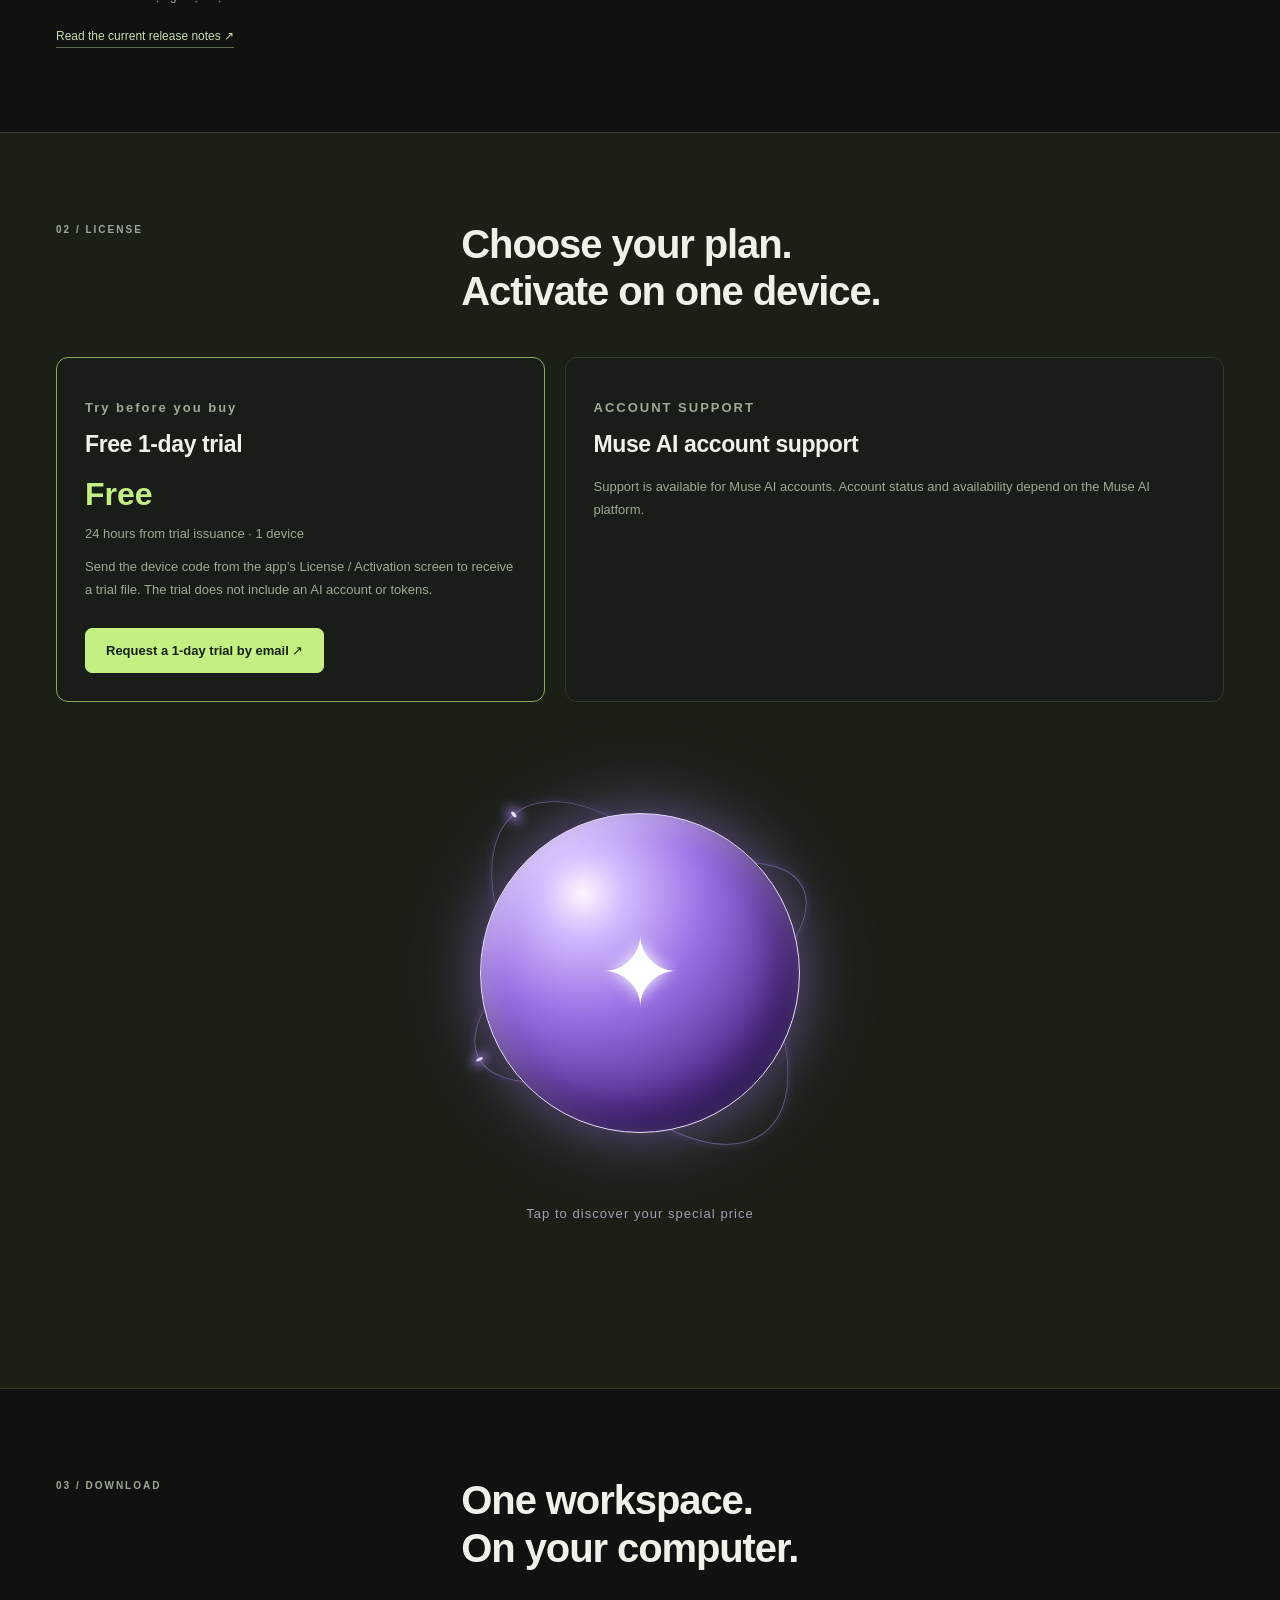
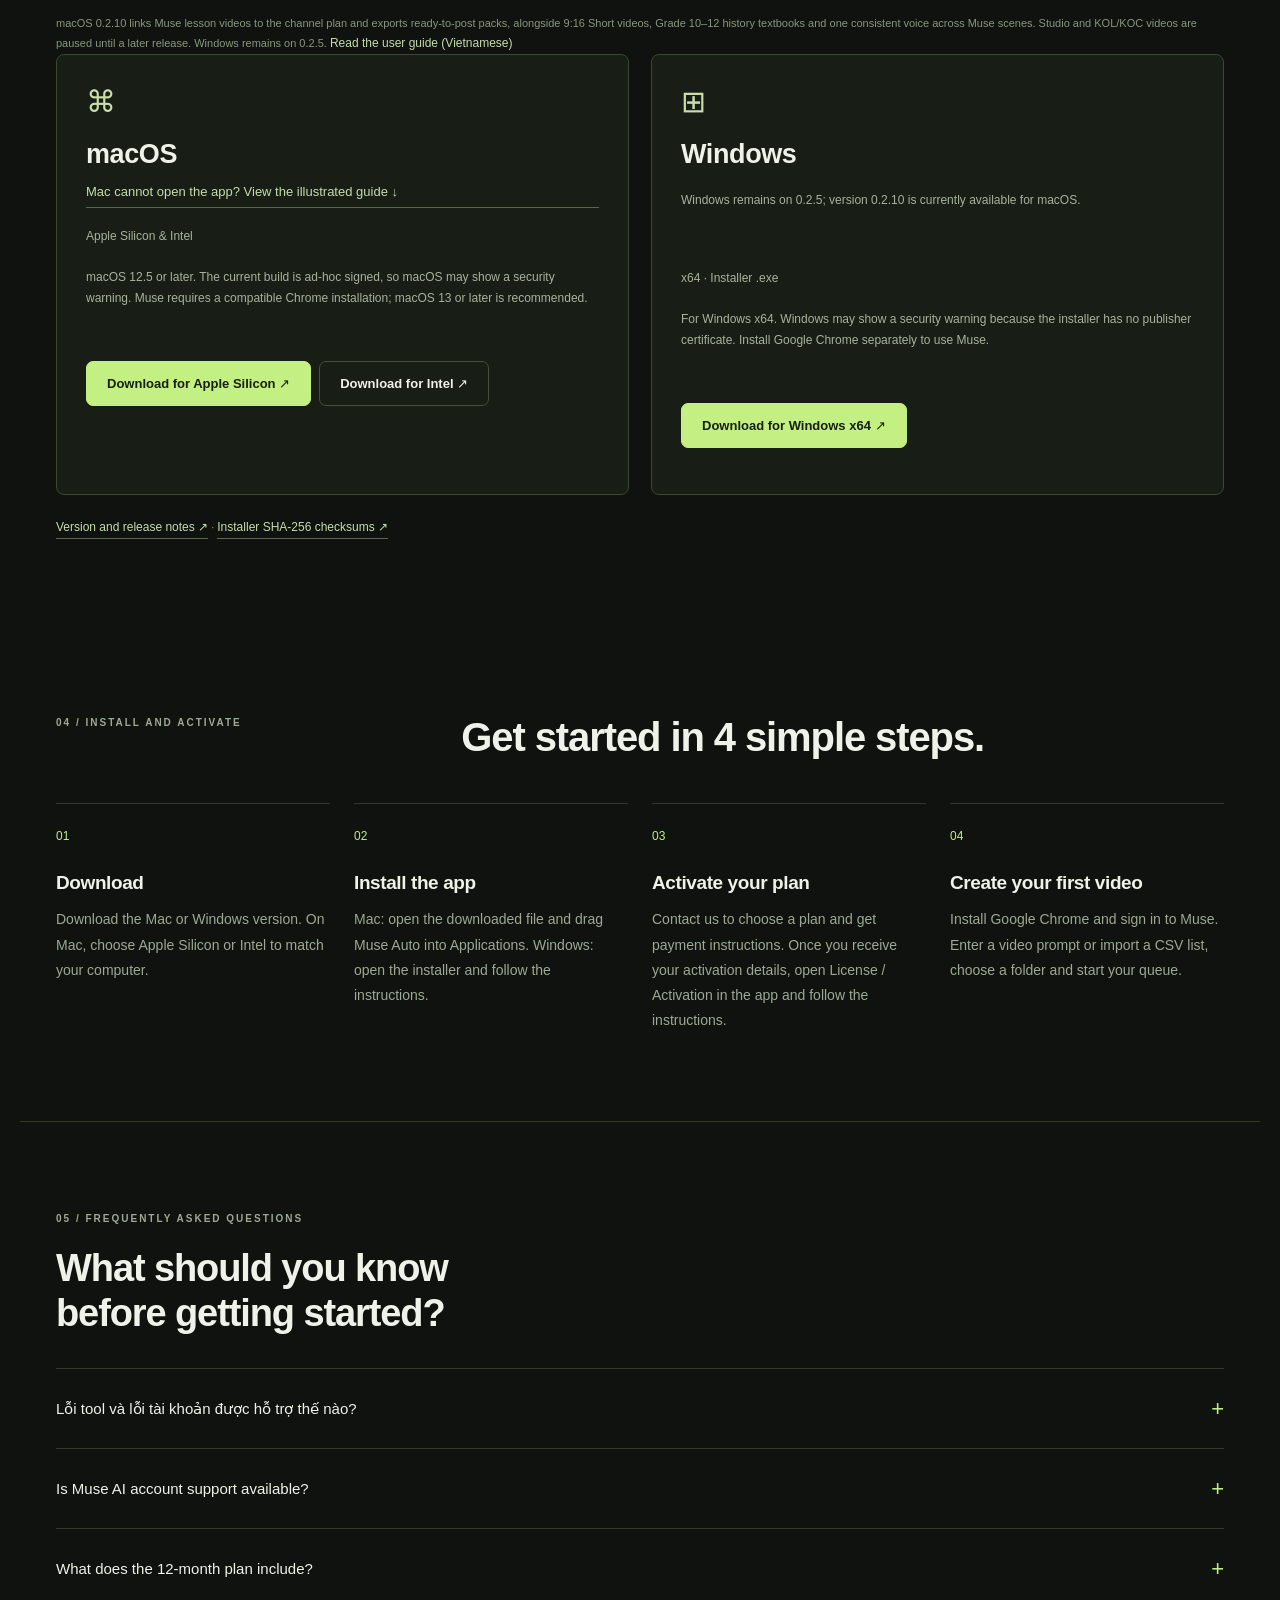
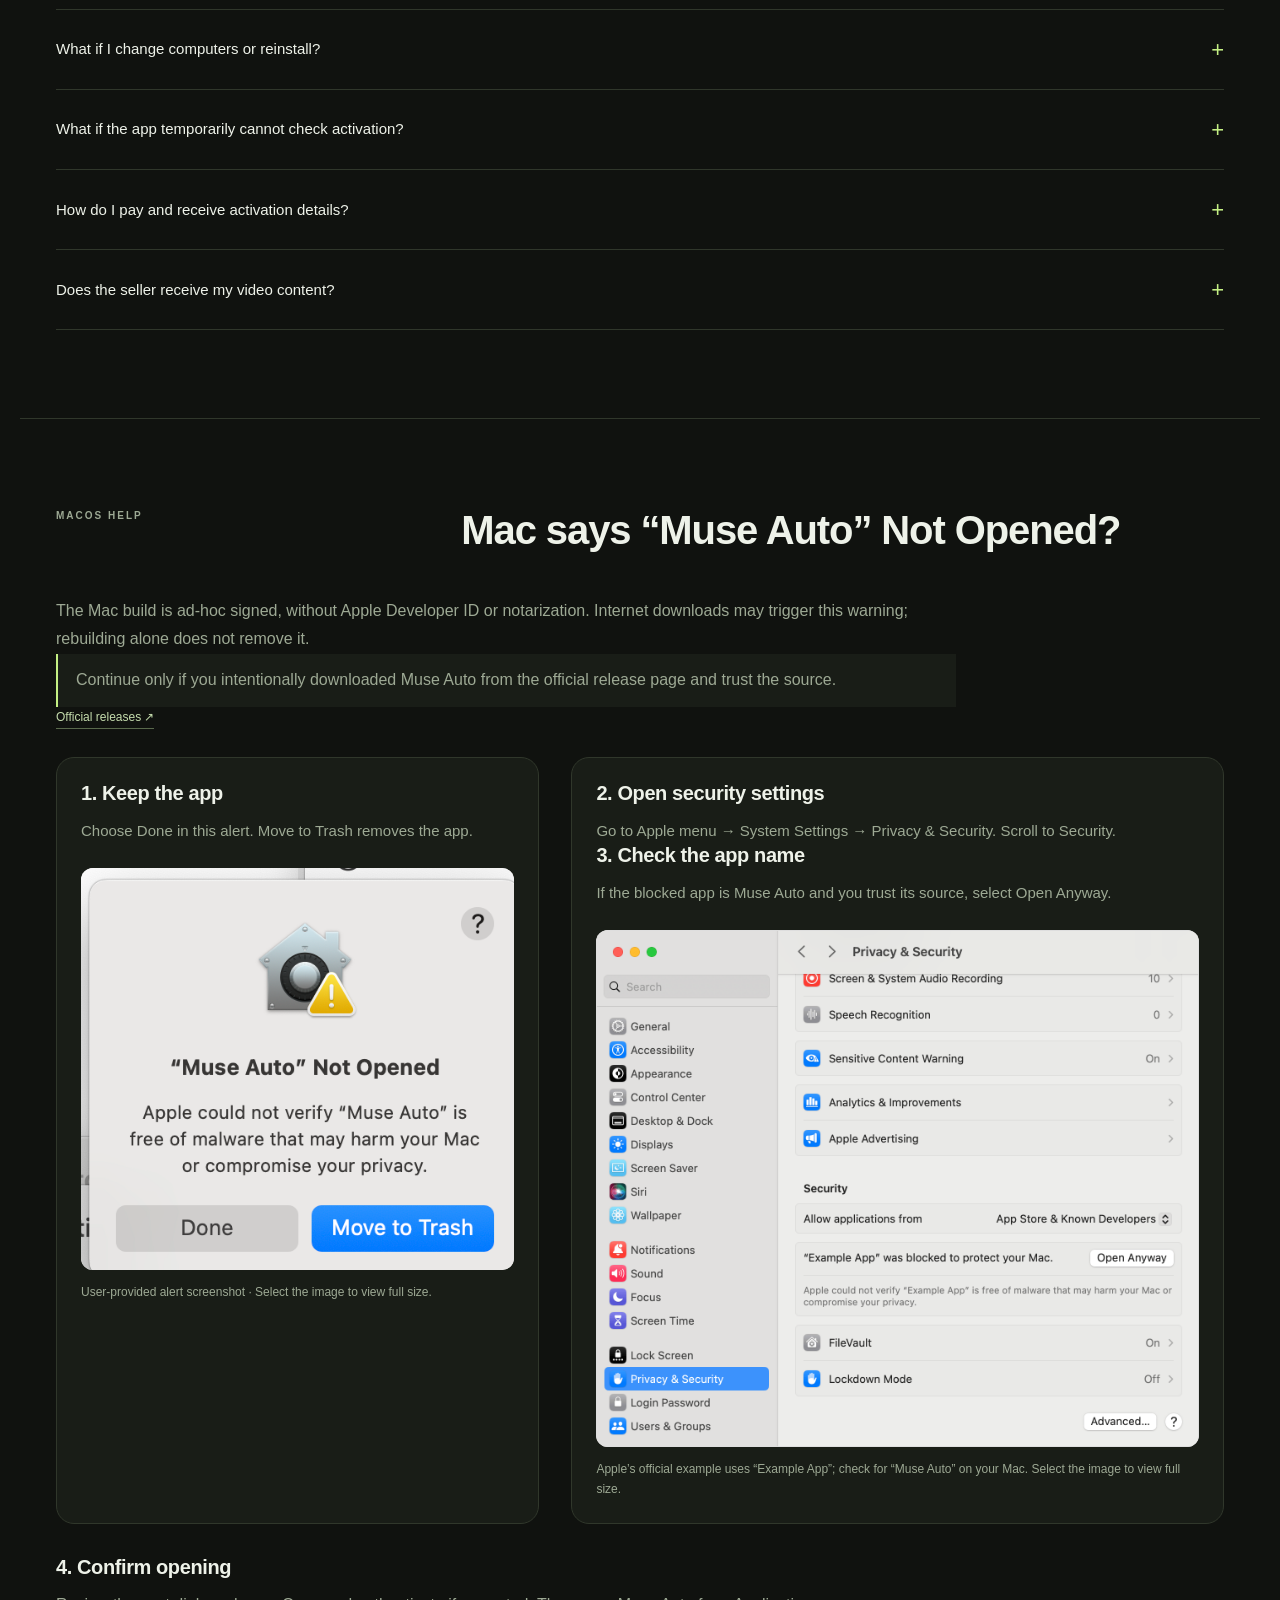
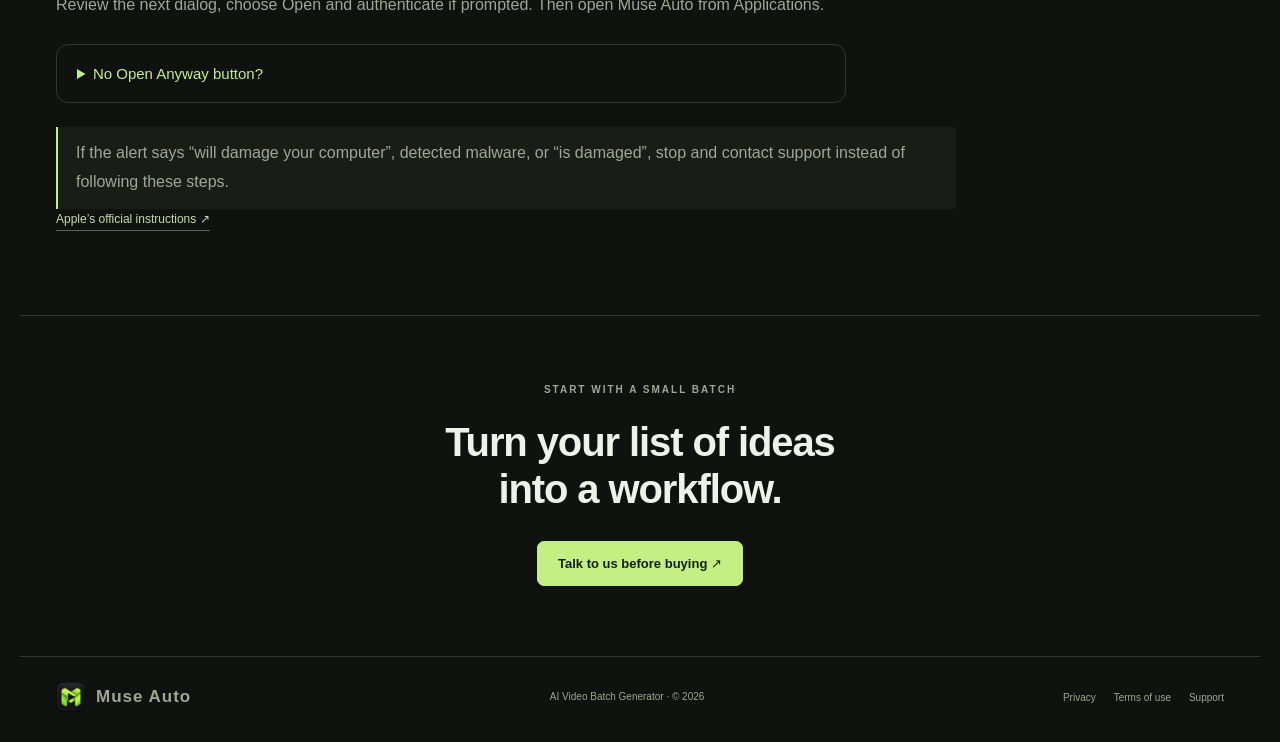
==== commit 1f808d98: "Announce macOS 0.2.10 on the download page Muse giảng videos linked to the channel plan with ready-t" ====
--- a/website/index.html
+++ b/website/index.html
@@ -13,7 +13,7 @@
 <section id="studio" class="section wrap studio-release"><div class="section-top"><p class="eyebrow">STUDIO / MỚI TRONG 0.2.0</p><h2>Từ từng cảnh riêng lẻ<br>đến một bộ phim.</h2></div><p class="studio-release-intro">Lưu ảnh nhân vật, sản phẩm và bối cảnh trong dự án. Theo dõi cảnh nào đã có clip, xem các bản thử và chọn bản dùng để dựng.</p><figure class="studio-release-shot"><img src="studio-library.png" alt="Thư viện Muse Auto với tiến trình từng cảnh, bộ lọc ảnh và video, nút chọn clip để ghép phim" width="1440" height="854" loading="lazy"><figcaption>Giao diện Studio với dữ liệu kiểm thử local. Các clip Mock trong ảnh là video ảnh tĩnh, không phải kết quả AI.</figcaption></figure><div class="steps"><article><span class="step-number">01</span><h3>Quản lý theo cảnh</h3><p>Storyboard, hồ sơ nhân vật và sản phẩm, ảnh nhập từ máy. Mẫu kịch bản local có thể chỉnh sửa; chưa phải AI viết kịch bản.</p></article><article><span class="step-number">02</span><h3>Chọn bản để dựng</h3><p>Thư viện có khung hình xem trước, tìm theo prompt và lọc từng cảnh. Lựa chọn “Dùng bản này” được lưu khi mở lại dự án.</p></article><article><span class="step-number">03</span><h3>Ghép phim tại máy</h3><p>Ghép clip với voice nhập từ máy, nhạc, phụ đề theo cảnh, logo và CTA. Xuất MP4 theo tỷ lệ phù hợp nội dung.</p></article></div><p class="studio-release-limit">Muse hiện hỗ trợ văn bản → video. Tạo ảnh AI và ảnh → video qua Muse chưa được bật; chưa có phụ đề đồng bộ từng từ hoặc khớp khẩu hình. Hỗ trợ tài khoản Muse AI được ghi tại mục License.</p><a class="text-link" href="https://github.com/charlie-long-working/ai-video-studio-releases/releases/latest" target="_blank" rel="noopener noreferrer">Xem ghi chú bản phát hành hiện tại ↗</a></section>
 <section id="plans" class="plans-section"><div class="wrap section"><div class="section-top"><p class="eyebrow">02 / LICENSE</p><h2>Chọn thời gian phù hợp.<br>Kích hoạt cho một thiết bị.</h2></div><div class="offer-grid"><aside class="trial-card" id="free-trial"><p class="eyebrow">Trải nghiệm trước khi mua</p><h3>Dùng thử miễn phí 1 ngày</h3><strong class="free-price">Miễn phí</strong><p>24 giờ từ lúc cấp file trial · 1 thiết bị</p><p>Gửi mã thiết bị trong mục Bản quyền / Kích hoạt của app để nhận file dùng thử. Trial không kèm tài khoản hoặc token AI.</p><a class="button primary trial-contact" href="mailto:charlie.nguyen.forwork@gmail.com?subject=Muse%20Auto%20-%20Trial%201%20day">Nhận trial 1 ngày qua email ↗</a></aside><aside class="account-offer"><p class="eyebrow">Hỗ trợ tài khoản</p><h3>Hỗ trợ tài khoản Muse AI</h3><p>Hỗ trợ liên quan đến tài khoản Muse AI. Trạng thái và khả năng sử dụng phụ thuộc nền tảng Muse AI.</p></aside></div><div id="lucky-offer"></div><div class="pricing-reveal"><div class="plan-grid"><article class=""><p>Trải nghiệm</p><h3>1 tháng</h3><strong class="price">399.000đ</strong><span>Thanh toán một lần</span><p class="plan-description">Bắt đầu với quy trình tạo video của bạn.</p><p class="plan-comparison baseline">Giá cơ sở: 399.000đ cho 1 tháng.</p><ul class="plan-features"><li><span aria-hidden="true">✓</span><span>Tạo một video hoặc nhập hàng loạt CSV</span></li><li><span aria-hidden="true">✓</span><span>Xem trước prompt và tên tệp từ CSV</span></li><li><span aria-hidden="true">✓</span><span>Theo dõi hàng đợi, tạm dừng gửi mới</span></li><li><span aria-hidden="true">✓</span><span>Tải video về thư mục bạn chọn</span></li><li><span aria-hidden="true">✓</span><span>1 máy hoạt động tại một thời điểm</span></li><li><span aria-hidden="true">✓</span><span>Sử dụng đủ 1 tháng theo lịch</span></li><li><span aria-hidden="true">✓</span><span>Cập nhật và hỗ trợ trong thời hạn gói</span></li><li><span aria-hidden="true">✓</span><span>Hỗ trợ tài khoản Muse AI</span></li></ul><p class="plan-renewal">Không tự động gia hạn</p><a class="button" href="checkout.html?plan=month1">Chọn gói 1 tháng ↗</a><a class="plan-contact" data-plan="1 tháng · 399.000đ" href="mailto:charlie.nguyen.forwork@gmail.com">Liên hệ email để thanh toán</a></article><article class=""><p>Sử dụng ngắn hạn</p><h3>3 tháng</h3><strong class="price">699.000đ</strong><span>Thanh toán một lần</span><p class="plan-description">Phù hợp cho một đợt sản xuất nội dung.</p><p class="plan-comparison saving">Tiết kiệm 41,6% so với mua 3 lần gói 1 tháng (1.197.000đ).</p><ul class="plan-features"><li><span aria-hidden="true">✓</span><span>Tạo một video hoặc nhập hàng loạt CSV</span></li><li><span aria-hidden="true">✓</span><span>Xem trước prompt và tên tệp từ CSV</span></li><li><span aria-hidden="true">✓</span><span>Theo dõi hàng đợi, tạm dừng gửi mới</span></li><li><span aria-hidden="true">✓</span><span>Tải video về thư mục bạn chọn</span></li><li><span aria-hidden="true">✓</span><span>1 máy hoạt động tại một thời điểm</span></li><li><span aria-hidden="true">✓</span><span>Sử dụng đủ 3 tháng theo lịch</span></li><li><span aria-hidden="true">✓</span><span>Cập nhật và hỗ trợ trong thời hạn gói</span></li><li><span aria-hidden="true">✓</span><span>Hỗ trợ tài khoản Muse AI</span></li></ul><p class="plan-renewal">Không tự động gia hạn</p><a class="button" href="checkout.html?plan=month3">Chọn gói 3 tháng ↗</a><a class="plan-contact" data-plan="3 tháng · 699.000đ" href="mailto:charlie.nguyen.forwork@gmail.com">Liên hệ email để thanh toán</a></article><article class="saving"><p>Tiết kiệm</p><h3>6 tháng</h3><strong class="price">819.000đ</strong><span>Thanh toán một lần</span><p class="plan-description">Thêm 120.000đ so với gói 3 tháng để dùng 6 tháng.</p><p class="plan-comparison saving">Tiết kiệm 65,8% so với mua 6 lần gói 1 tháng (2.394.000đ).</p><ul class="plan-features"><li><span aria-hidden="true">✓</span><span>Tạo một video hoặc nhập hàng loạt CSV</span></li><li><span aria-hidden="true">✓</span><span>Xem trước prompt và tên tệp từ CSV</span></li><li><span aria-hidden="true">✓</span><span>Theo dõi hàng đợi, tạm dừng gửi mới</span></li><li><span aria-hidden="true">✓</span><span>Tải video về thư mục bạn chọn</span></li><li><span aria-hidden="true">✓</span><span>1 máy hoạt động tại một thời điểm</span></li><li><span aria-hidden="true">✓</span><span>Sử dụng đủ 6 tháng theo lịch</span></li><li><span aria-hidden="true">✓</span><span>Cập nhật và hỗ trợ trong thời hạn gói</span></li><li><span aria-hidden="true">✓</span><span>Hỗ trợ tài khoản Muse AI</span></li></ul><p class="plan-renewal">Không tự động gia hạn</p><a class="button" href="checkout.html?plan=month6">Chọn gói 6 tháng ↗</a><a class="plan-contact" data-plan="6 tháng · 819.000đ" href="mailto:charlie.nguyen.forwork@gmail.com">Liên hệ email để thanh toán</a></article><article class="annual"><p class="plan-label">Đề xuất</p><h3>12 tháng</h3><strong class="price">1.199.000đ</strong><p class="promotion-note" id="annual-promotion"></p><span>Thanh toán một lần</span><p class="plan-description">Thanh toán một lần cho 12 tháng sử dụng, cập nhật và hỗ trợ.</p><p class="plan-comparison saving">Tiết kiệm so với mua 12 lần gói 1 tháng.</p><ul class="plan-features"><li><span aria-hidden="true">✓</span><span>Tạo một video hoặc nhập hàng loạt CSV</span></li><li><span aria-hidden="true">✓</span><span>Xem trước prompt và tên tệp từ CSV</span></li><li><span aria-hidden="true">✓</span><span>Theo dõi hàng đợi, tạm dừng gửi mới</span></li><li><span aria-hidden="true">✓</span><span>Tải video về thư mục bạn chọn</span></li><li><span aria-hidden="true">✓</span><span>1 máy hoạt động tại một thời điểm</span></li><li><span aria-hidden="true">✓</span><span>Quyền sử dụng trong 12 tháng</span></li><li><span aria-hidden="true">✓</span><span>Cập nhật và hỗ trợ trong thời hạn gói</span></li><li><span aria-hidden="true">✓</span><span>Hỗ trợ tài khoản Muse AI</span></li></ul><p class="plan-renewal">Không tự động gia hạn</p><a class="button" href="checkout.html?plan=month12">Chọn gói 12 tháng ↗</a><a class="plan-contact" data-plan="12 tháng · 1.199.000đ" href="mailto:charlie.nguyen.forwork@gmail.com">Liên hệ email để thanh toán</a></article></div><p class="plan-note comparison-method">Phần trăm tiết kiệm được tính theo tổng phí mua các gói 1 tháng tương ứng và làm tròn đến một chữ số thập phân. So sánh chỉ tính phí phần mềm.</p><p class="plan-note">Các gói cùng tính năng, khác thời hạn sử dụng. Hỗ trợ tài khoản Muse AI.</p><p class="plan-note">Các gói cùng tính năng, khác thời hạn sử dụng. Thanh toán một lần cho mỗi lần mua, không tự động gia hạn. Không có phí kích hoạt hoặc subscription voice bổ sung.</p><p class="plan-note"><strong>Giá là phí phần mềm. Có hỗ trợ tài khoản Muse AI.</strong></p><div class="detail-row"><div><h3>Gói có thời hạn</h3><p>Quyền sử dụng, cập nhật và hỗ trợ trong thời hạn gói. Tháng theo lịch, có xử lý ngày cuối tháng, bắt đầu từ lần kích hoạt đầu tiên. Gia hạn cộng từ ngày hết hạn nếu còn hiệu lực; nếu đã hết hạn tính từ lúc gia hạn.</p></div><div><h3>Gói 12 tháng</h3><p>Gói 12 tháng có quyền sử dụng, cập nhật và hỗ trợ trong 12 tháng. Các tính năng kết nối online phụ thuộc dịch vụ bên thứ ba.</p><p>Hết hạn gói cần gia hạn để tạo video mới. Hết hạn không xóa dự án hoặc video đã lưu.</p></div></div><p class="plan-note">Một máy hoạt động tại một thời điểm. Hủy kích hoạt để chuyển máy; máy hỏng/cài lại hệ điều hành: liên hệ hỗ trợ xác minh và phục hồi, không phải mua lại. License mới có grace tối đa 7 ngày khi server tạm lỗi. Hết hạn không xóa video/dự án và vẫn mở được thư mục.</p><section class="support-scope"><h3>Sử dụng có trách nhiệm &amp; phạm vi hỗ trợ</h3><p>Người dùng chịu trách nhiệm về mục đích sử dụng, nội dung tạo ra và quyền sử dụng dữ liệu đầu vào; phải tuân thủ pháp luật và điều khoản của nền tảng liên quan.</p><p>Bên cung cấp Muse Auto không chịu trách nhiệm cho hành vi sử dụng tool sai mục đích, vi phạm pháp luật hoặc quyền của bên thứ ba do người dùng thực hiện, trong phạm vi pháp luật cho phép.</p><p>Hỗ trợ kỹ thuật áp dụng cho lỗi và vấn đề của phần mềm Muse Auto trong thời hạn hỗ trợ của gói. Mỗi tài khoản Muse AI tặng kèm được đổi 1–1 tối đa 1 lần. Trạng thái, hạn mức và gián đoạn dịch vụ vẫn phụ thuộc Muse AI.</p><p>Các điều kiện này không loại trừ trách nhiệm bắt buộc của bên bán hoặc quyền hợp pháp của người dùng theo pháp luật áp dụng.</p></section><div class="activation"><b>Liên hệ mua qua email</b><span>→</span><b>Thanh toán và đối soát</b><span>→</span><b>Kích hoạt trong app</b></div>
 </div></div></div></section>
-<section id="downloads" class="section wrap"><div class="section-top"><p class="eyebrow">03 / TẢI ỨNG DỤNG</p><h2>Một workspace.<br>Trên máy của bạn.</h2></div><p class="download-note">macOS 0.2.9: thêm Kênh video ngắn 9:16, SGK Lịch sử 10–12 và giữ một giọng đọc giữa các cảnh Muse. Studio và video KOL/KOC tạm khoá, sắp ra mắt. Windows hiện là 0.2.5. <a class="text-link" href="huong-dan.html">Xem hướng dẫn sử dụng</a></p><div class="download-grid"><article><span class="os-symbol">⌘</span><h3>macOS</h3><a class="text-link mac-help-link" href="#macos-help">Mac không mở được ứng dụng? Xem hướng dẫn có ảnh ↓</a><p>Apple Silicon &amp; Intel</p><p class="requirements">macOS 12.5 trở lên. Bản hiện tại ký ad-hoc; macOS có thể hiển thị cảnh báo bảo mật. Muse qua Chrome cần Chrome tương thích; khuyến nghị macOS 13 trở lên.</p><div class="download-actions"><a class="button primary" data-download="mac-arm64" href="https://github.com/charlie-long-working/ai-video-studio-releases/releases/latest/download/Muse-Auto-mac-arm64.dmg">Tải cho Apple Silicon ↗</a><a class="button" data-download="mac-x64" href="https://github.com/charlie-long-working/ai-video-studio-releases/releases/latest/download/Muse-Auto-mac-x64.dmg">Tải cho Intel ↗</a></div></article><article><span class="os-symbol">⊞</span><h3>Windows</h3><p class="requirements">Windows hiện là bản 0.2.5; bản 0.2.9 mới có trên macOS.</p><p>x64 · Installer .exe</p><p class="requirements">Dành cho Windows x64. Windows có thể hiển thị cảnh báo bảo mật vì bộ cài chưa có chứng chỉ nhà phát hành. Cần cài Google Chrome riêng để dùng Muse.</p><div class="download-actions"><a class="button primary" data-download="win-x64" href="https://github.com/charlie-long-working/ai-video-studio-releases/releases/download/v0.2.5/Muse-Auto-win-x64.exe">Tải cho Windows x64 ↗</a></div></article></div><p class="download-note"><a class="text-link" href="https://github.com/charlie-long-working/ai-video-studio-releases/releases/latest" target="_blank" rel="noopener noreferrer">Phiên bản và ghi chú phát hành ↗</a> · <a class="text-link" href="https://github.com/charlie-long-working/ai-video-studio-releases/releases/latest/download/SHA256SUMS.txt">SHA-256 bộ cài ↗</a></p></section>
+<section id="downloads" class="section wrap"><div class="section-top"><p class="eyebrow">03 / TẢI ỨNG DỤNG</p><h2>Một workspace.<br>Trên máy của bạn.</h2></div><p class="download-note">macOS 0.2.10: video Muse giảng gắn với Kế hoạch kênh và xuất gói đăng bài; có Kênh video ngắn 9:16, SGK Lịch sử 10–12, một giọng đọc giữa các cảnh Muse. Studio và video KOL/KOC tạm khoá, sắp ra mắt. Windows hiện là 0.2.5. <a class="text-link" href="huong-dan.html">Xem hướng dẫn sử dụng</a></p><div class="download-grid"><article><span class="os-symbol">⌘</span><h3>macOS</h3><a class="text-link mac-help-link" href="#macos-help">Mac không mở được ứng dụng? Xem hướng dẫn có ảnh ↓</a><p>Apple Silicon &amp; Intel</p><p class="requirements">macOS 12.5 trở lên. Bản hiện tại ký ad-hoc; macOS có thể hiển thị cảnh báo bảo mật. Muse qua Chrome cần Chrome tương thích; khuyến nghị macOS 13 trở lên.</p><div class="download-actions"><a class="button primary" data-download="mac-arm64" href="https://github.com/charlie-long-working/ai-video-studio-releases/releases/latest/download/Muse-Auto-mac-arm64.dmg">Tải cho Apple Silicon ↗</a><a class="button" data-download="mac-x64" href="https://github.com/charlie-long-working/ai-video-studio-releases/releases/latest/download/Muse-Auto-mac-x64.dmg">Tải cho Intel ↗</a></div></article><article><span class="os-symbol">⊞</span><h3>Windows</h3><p class="requirements">Windows hiện là bản 0.2.5; bản 0.2.10 mới có trên macOS.</p><p>x64 · Installer .exe</p><p class="requirements">Dành cho Windows x64. Windows có thể hiển thị cảnh báo bảo mật vì bộ cài chưa có chứng chỉ nhà phát hành. Cần cài Google Chrome riêng để dùng Muse.</p><div class="download-actions"><a class="button primary" data-download="win-x64" href="https://github.com/charlie-long-working/ai-video-studio-releases/releases/download/v0.2.5/Muse-Auto-win-x64.exe">Tải cho Windows x64 ↗</a></div></article></div><p class="download-note"><a class="text-link" href="https://github.com/charlie-long-working/ai-video-studio-releases/releases/latest" target="_blank" rel="noopener noreferrer">Phiên bản và ghi chú phát hành ↗</a> · <a class="text-link" href="https://github.com/charlie-long-working/ai-video-studio-releases/releases/latest/download/SHA256SUMS.txt">SHA-256 bộ cài ↗</a></p></section>
 <section id="install" class="section wrap"><div class="section-top"><p class="eyebrow">04 / CÀI ĐẶT VÀ KÍCH HOẠT</p><h2>Bắt đầu với 4 bước đơn giản.</h2></div><ol class="install-steps"><li><span class="install-number">01</span><h3>Tải ứng dụng</h3><p>Chọn bản Mac hoặc Windows ở mục tải xuống. Với Mac, chọn Apple Silicon hoặc Intel phù hợp với máy của bạn.</p></li><li><span class="install-number">02</span><h3>Cài vào máy</h3><p>Mac: mở tệp vừa tải rồi kéo Muse Auto vào Applications. Windows: mở tệp vừa tải và làm theo hướng dẫn cài đặt.</p></li><li><span class="install-number">03</span><h3>Kích hoạt gói đã mua</h3><p>Liên hệ để chọn gói và nhận hướng dẫn thanh toán. Sau khi nhận thông tin kích hoạt, mở mục Bản quyền / Kích hoạt trong ứng dụng và làm theo hướng dẫn.</p></li><li><span class="install-number">04</span><h3>Tạo video đầu tiên</h3><p>Cài Google Chrome và đăng nhập tài khoản Muse của bạn. Nhập nội dung video hoặc tải danh sách từ tệp CSV, chọn nơi lưu rồi bấm bắt đầu.</p></li></ol></section><section id="faq" class="section wrap faq"><div class="section-top"><p class="eyebrow">05 / CÂU HỎI THƯỜNG GẶP</p><h2>Bạn cần biết gì<br>trước khi bắt đầu?</h2></div><div class="faq-list"><details><summary>Lỗi tool và lỗi tài khoản được hỗ trợ thế nào?</summary><p>Lỗi và vấn đề của Muse Auto được tiếp nhận trong thời hạn hỗ trợ của gói. Hỗ trợ liên quan đến tài khoản Muse AI phụ thuộc nền tảng Muse AI. Xem điều kiện sử dụng để biết phạm vi đầy đủ.</p></details><details><summary>Có hỗ trợ tài khoản Muse AI không?</summary><p>Có hỗ trợ liên quan đến tài khoản Muse AI. Trạng thái, hạn mức và khả năng sử dụng phụ thuộc nền tảng Muse AI.</p></details><details><summary>Gói 12 tháng gồm những quyền lợi gì?</summary><p>Gói gồm quyền sử dụng Muse Auto, cập nhật và hỗ trợ trong 12 tháng. Hết hạn cần gia hạn để tạo video mới; dự án và video đã lưu vẫn được giữ.</p></details><details><summary>Đổi máy hoặc cài lại máy thì sao?</summary><p>Mỗi gói dùng trên một máy tại một thời điểm. Khi cần chuyển máy hoặc cài lại máy, hãy gửi email kèm thông tin mua hàng để được hướng dẫn chuyển kích hoạt.</p></details><details><summary>Nếu ứng dụng tạm thời không kiểm tra được kích hoạt thì sao?</summary><p>Nếu gói của bạn đã được kích hoạt, ứng dụng có thể tiếp tục dùng trong tối đa 7 ngày, miễn là gói chưa hết hạn. Các video đã tạo vẫn được giữ trên máy.</p></details><details><summary>Thanh toán và nhận thông tin kích hoạt như thế nào?</summary><p>Gửi email đến charlie.nguyen.forwork@gmail.com để chọn gói và nhận hướng dẫn. Sau khi xác nhận thanh toán, bạn sẽ nhận thông tin kích hoạt. Nếu cần tìm lại, hãy liên hệ bằng email đã dùng khi mua.</p></details><details><summary>Nội dung video của tôi có được gửi cho người bán không?</summary><p>Không. Người bán không nhận nội dung bạn nhập hoặc video của bạn. Nội dung cần tạo được gửi đến dịch vụ AI bạn sử dụng. Thông tin mua hàng và kích hoạt chỉ dùng để quản lý gói và hỗ trợ bạn.</p></details></div></section>
 <section id="macos-help" class="section wrap macos-help"><div class="section-top"><p class="eyebrow">HỖ TRỢ MACOS</p><h2>Mac báo “Muse Auto” Not Opened?</h2></div><p>Bản Mac hiện dùng chữ ký ad-hoc, chưa có Apple Developer ID/notarization. Cảnh báo này có thể xuất hiện với bản tải từ Internet; build lại không tự loại bỏ cảnh báo.</p><p class="mac-help-notice">Chỉ tiếp tục nếu bạn chủ động tải Muse Auto từ trang phát hành chính thức và tin cậy nguồn tải.</p><a class="text-link" href="https://github.com/charlie-long-working/ai-video-studio-releases/releases/latest" target="_blank" rel="noopener noreferrer">Trang phát hành chính thức ↗</a><div class="mac-help-grid"><article><h3>1. Giữ lại ứng dụng</h3><p>Trong cảnh báo bên dưới, chọn Done (Xong) để đóng. Move to Trash sẽ đưa ứng dụng vào Thùng rác.</p><figure><a href="macos-gatekeeper-warning.png" target="_blank" rel="noopener noreferrer"><img src="macos-gatekeeper-warning.png" alt="Ảnh đầy đủ: cảnh báo “Muse Auto” Not Opened" width="522" height="484" loading="lazy"></a><figcaption>Ảnh cảnh báo do người dùng cung cấp · Nhấn ảnh để xem kích thước đầy đủ.</figcaption></figure></article><article><h3>2. Mở phần bảo mật</h3><p>Vào menu Apple → System Settings (Cài đặt hệ thống) → Privacy &amp; Security (Quyền riêng tư &amp; Bảo mật). Cuộn xuống Security (Bảo mật).</p><h3>3. Kiểm tra đúng tên ứng dụng</h3><p>Nếu dòng ứng dụng bị chặn ghi Muse Auto và bạn tin cậy nguồn tải, chọn Open Anyway (Vẫn mở).</p><figure><a href="macos-open-anyway-apple.png" target="_blank" rel="noopener noreferrer"><img src="macos-open-anyway-apple.png" alt="Ảnh đầy đủ: Privacy &amp; Security với nút Open Anyway" width="1430" height="1226" loading="lazy"></a><figcaption>Ảnh minh họa chính thức của Apple ghi “Example App”; trên máy bạn cần kiểm tra tên “Muse Auto”. Nhấn ảnh để xem đầy đủ.</figcaption></figure></article></div><h3>4. Xác nhận mở</h3><p>Đọc hộp thoại tiếp theo, xác nhận Open (Mở) và xác thực bằng Touch ID hoặc mật khẩu nếu macOS yêu cầu. Sau đó mở Muse Auto từ Applications.</p><details><summary>Không thấy Open Anyway?</summary><p>Thử mở Muse Auto một lần rồi quay lại mục bảo mật. Nếu máy do công ty quản lý hoặc vẫn không có nút, liên hệ quản trị viên/hỗ trợ và gửi ảnh đầy đủ cảnh báo cùng phiên bản macOS.</p></details><p class="mac-help-notice">Nếu cảnh báo ghi “will damage your computer”, “malware” đã được phát hiện hoặc “is damaged”, dừng lại và liên hệ hỗ trợ; không dùng quy trình trên để bỏ qua lỗi đó.</p><a class="text-link" href="https://support.apple.com/en-us/102445" target="_blank" rel="noopener noreferrer">Hướng dẫn chính thức của Apple ↗</a></section>
 <section class="closing wrap"><p class="eyebrow">BẮT ĐẦU BẰNG MỘT LÔ NHỎ</p><h2>Biến danh sách ý tưởng<br>thành một quy trình.</h2><a class="button primary" href="mailto:charlie.nguyen.forwork@gmail.com?subject=T%C6%B0%20v%E1%BA%A5n%20AI%20Video%20Batch%20Generator">Trao đổi trước khi mua ↗</a></section>
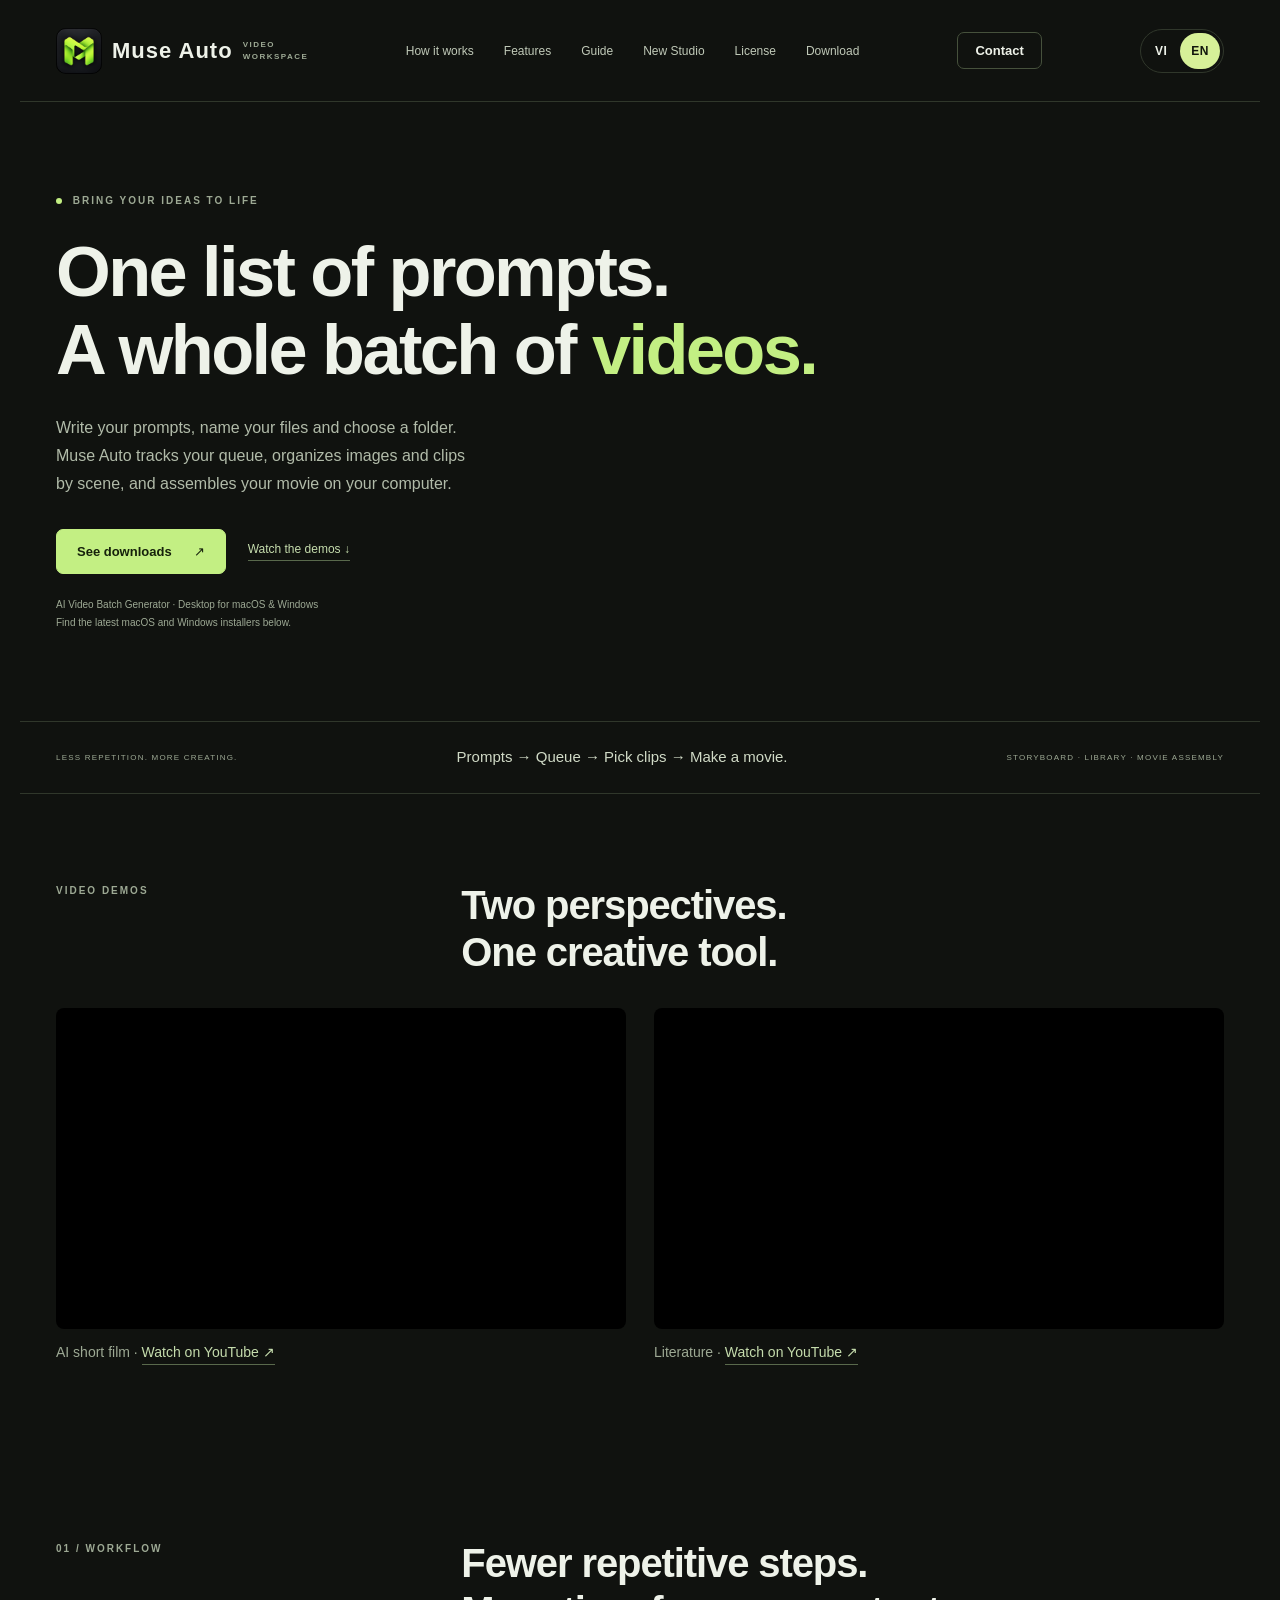
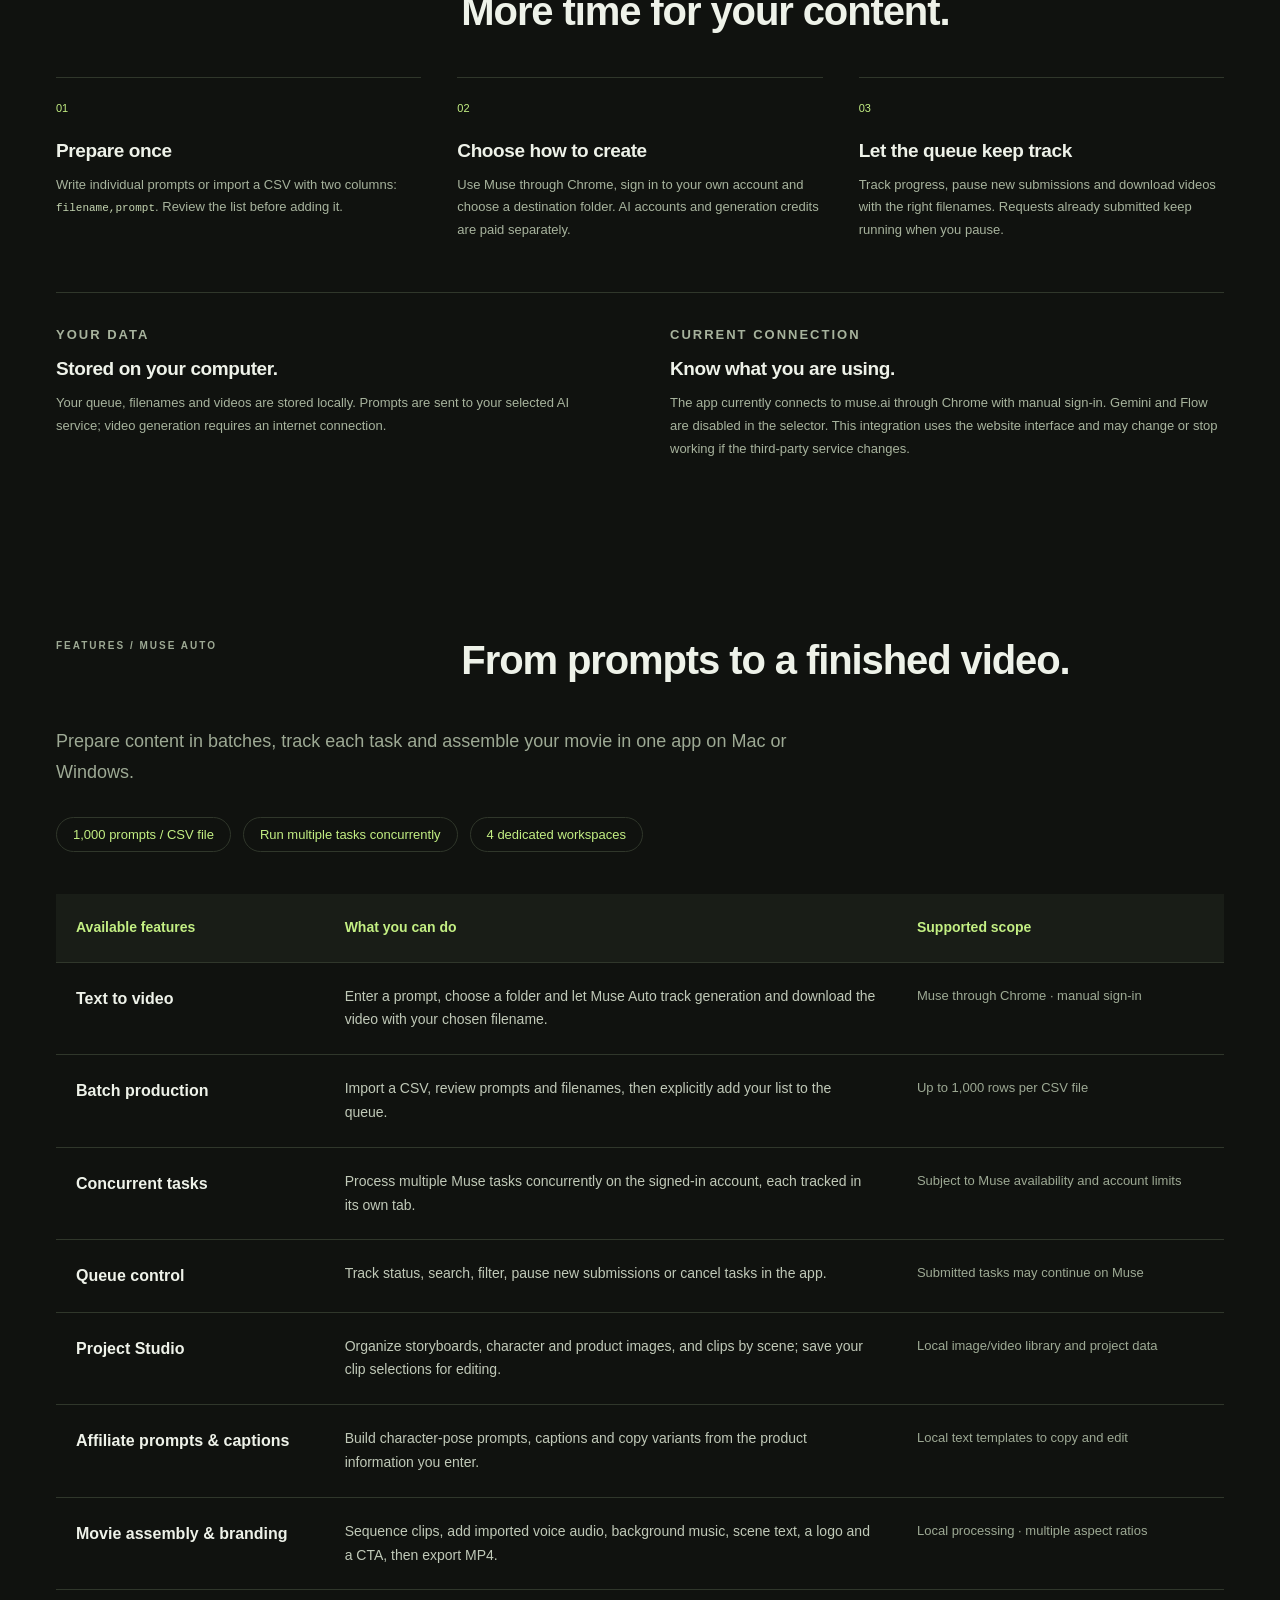
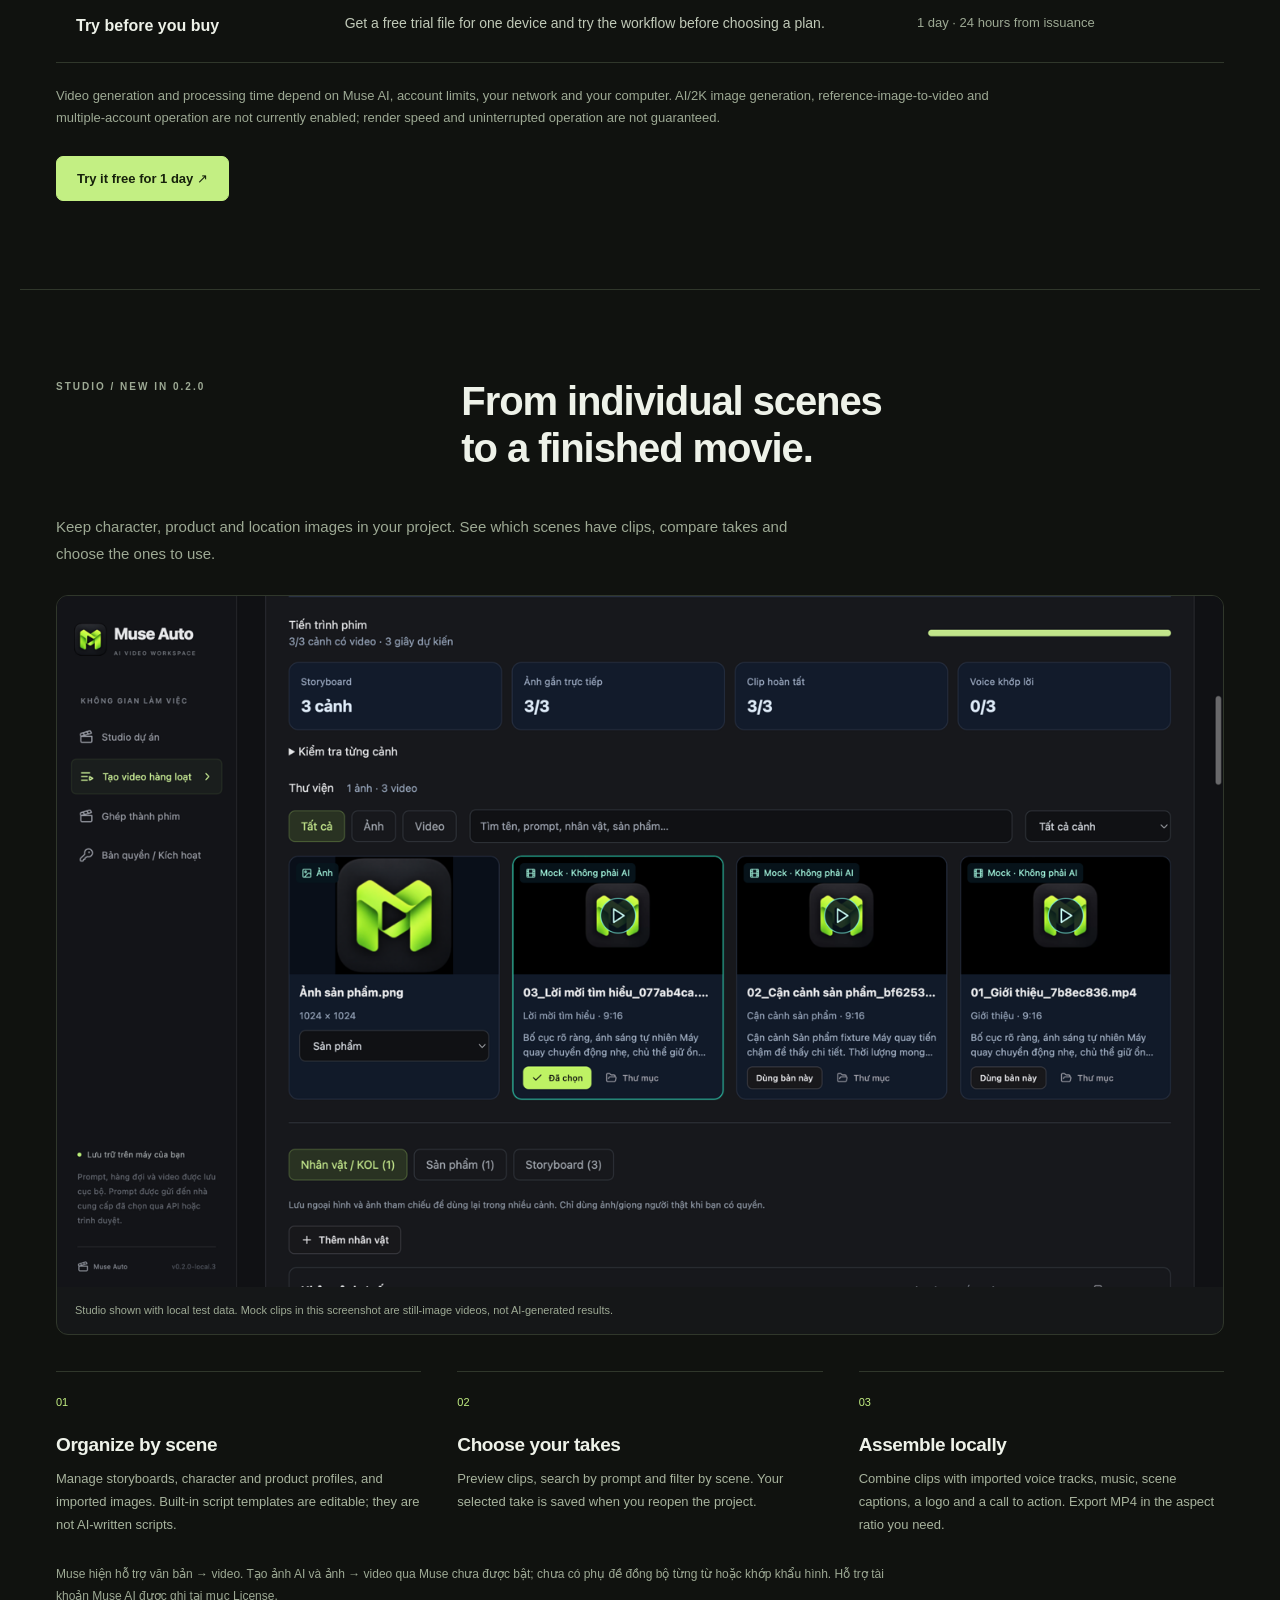
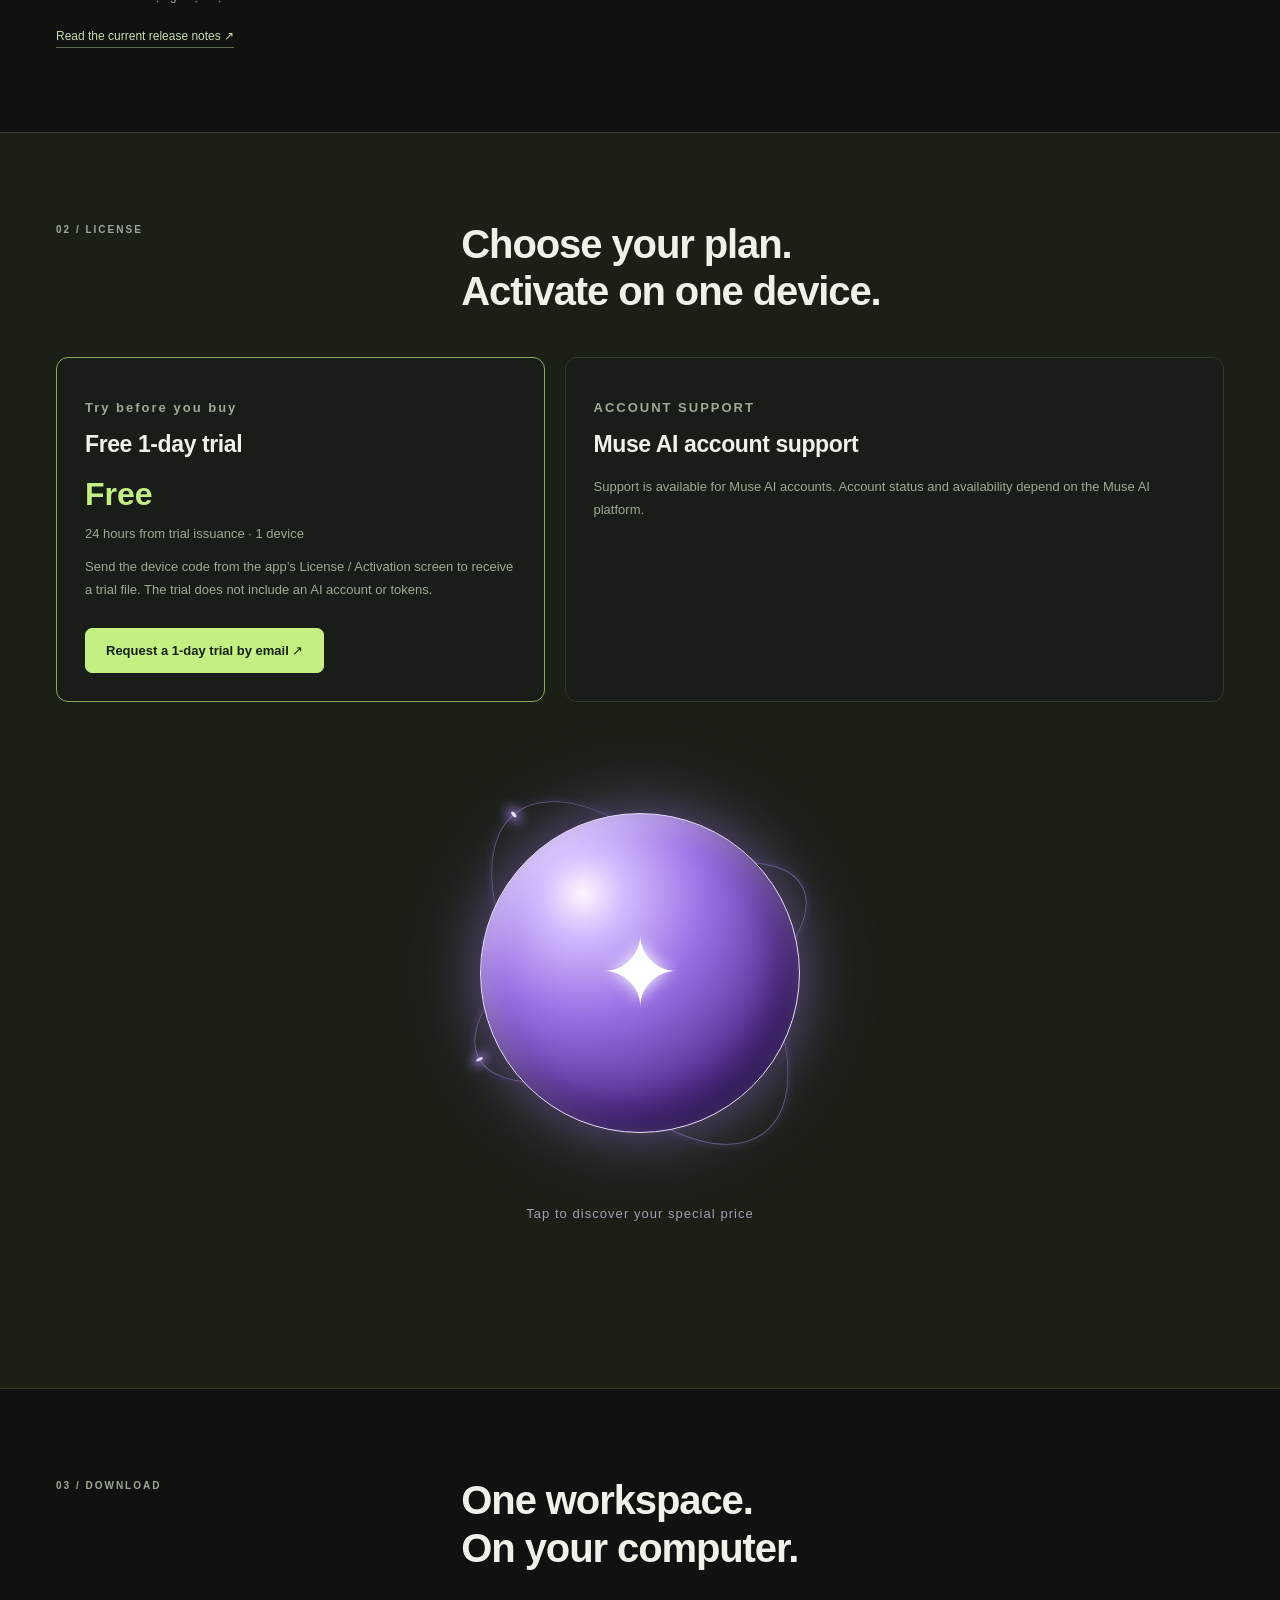
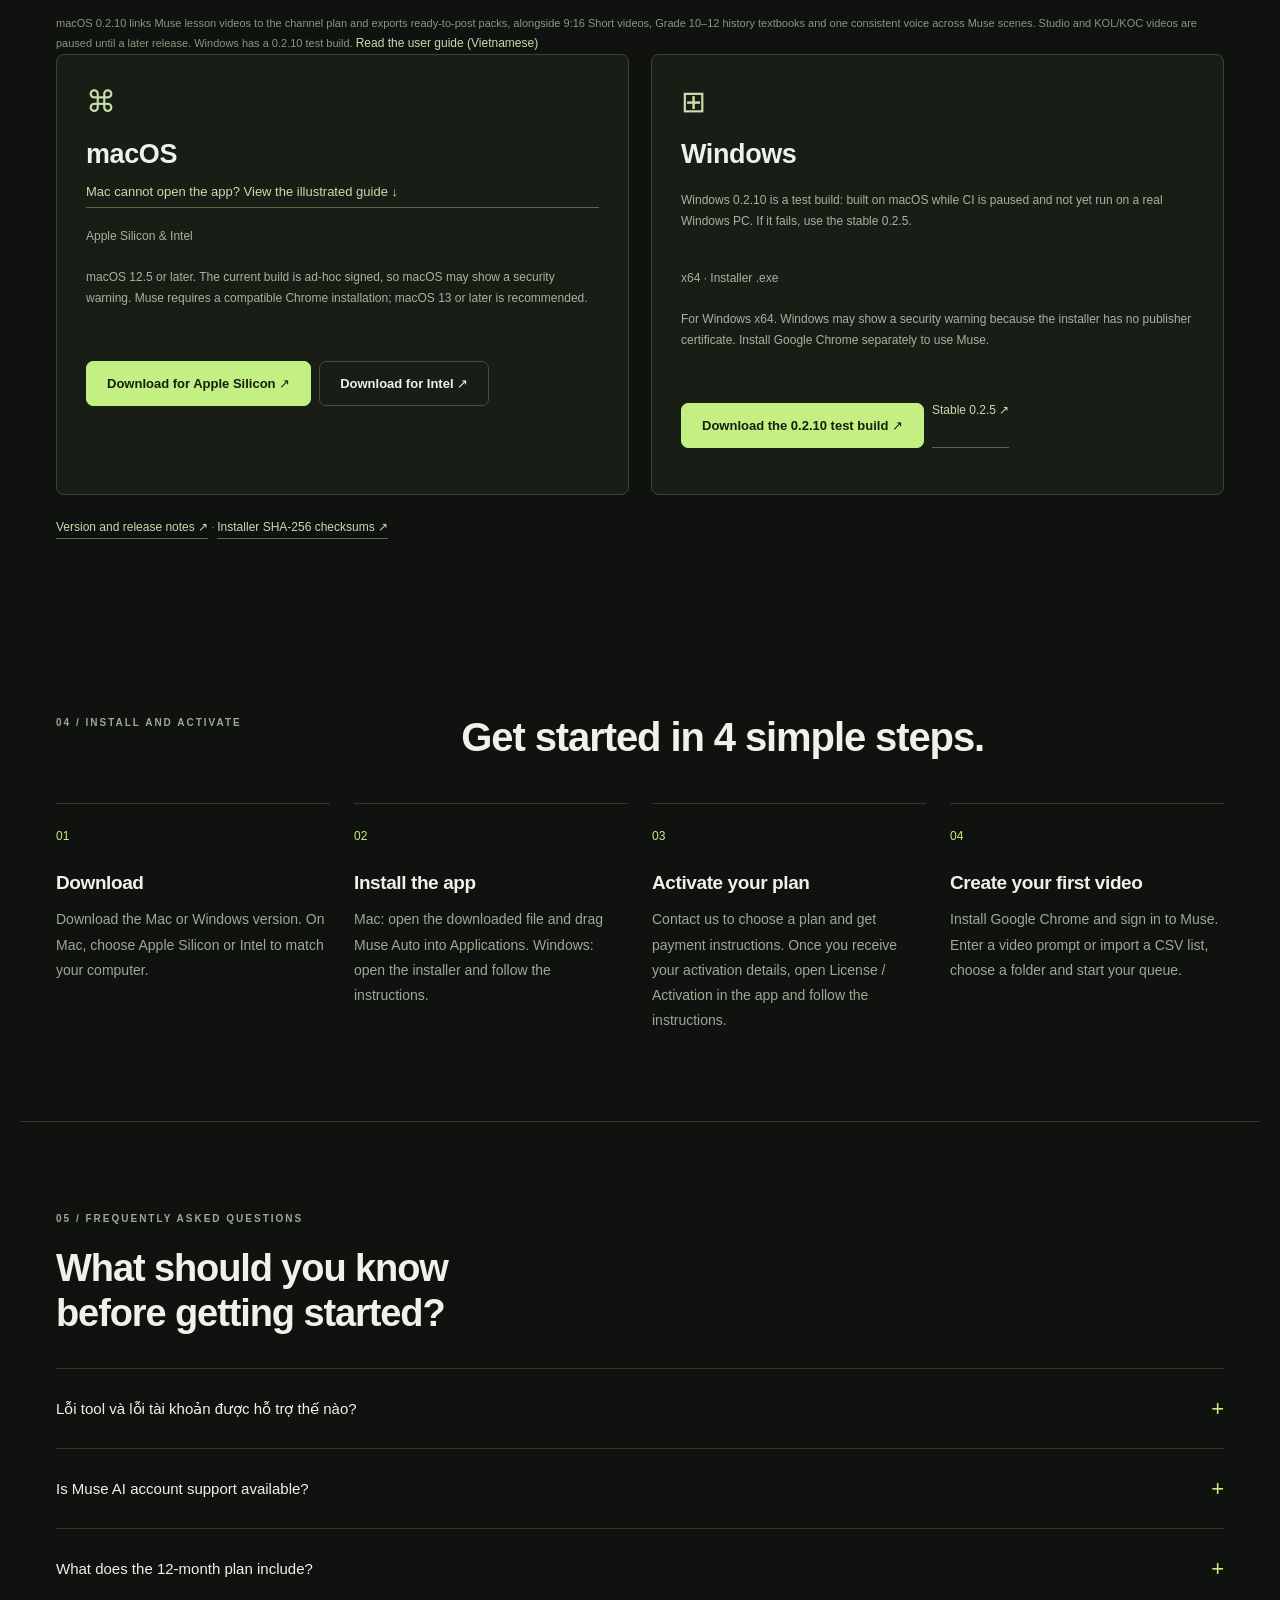
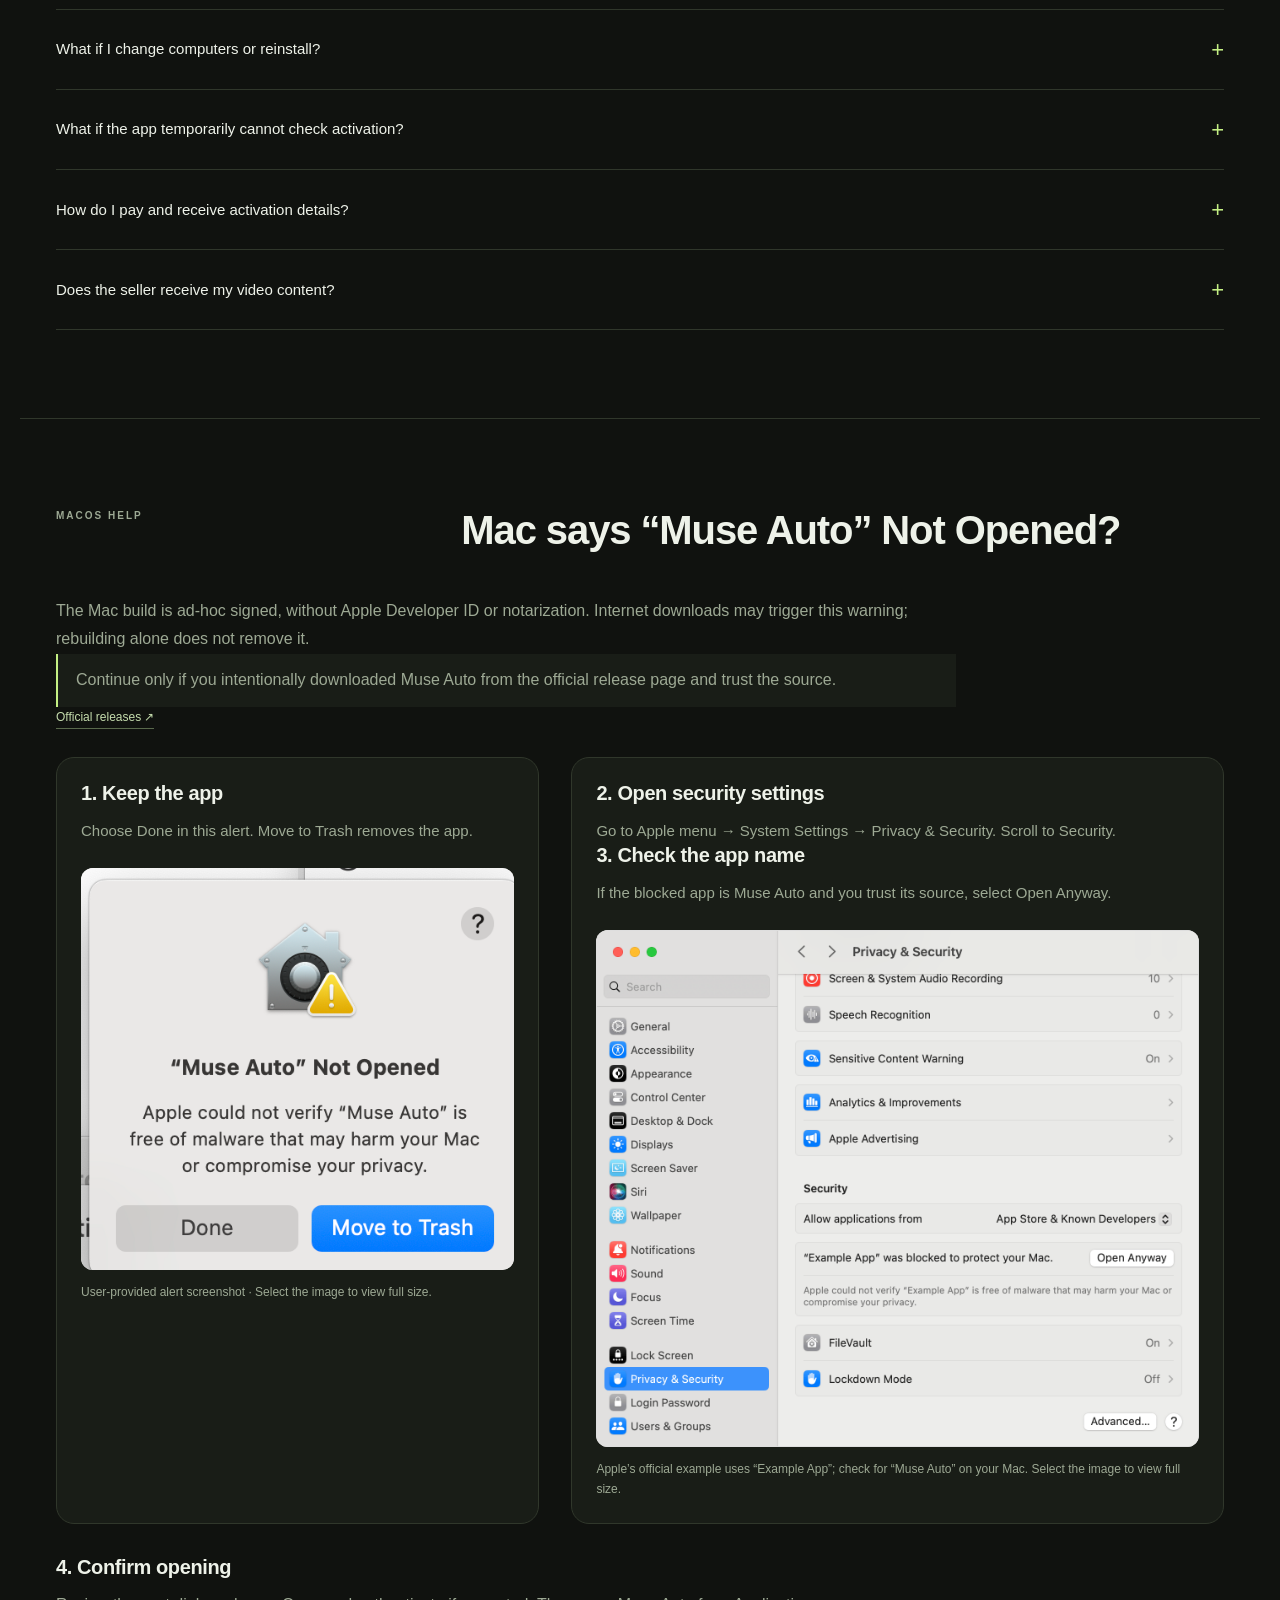
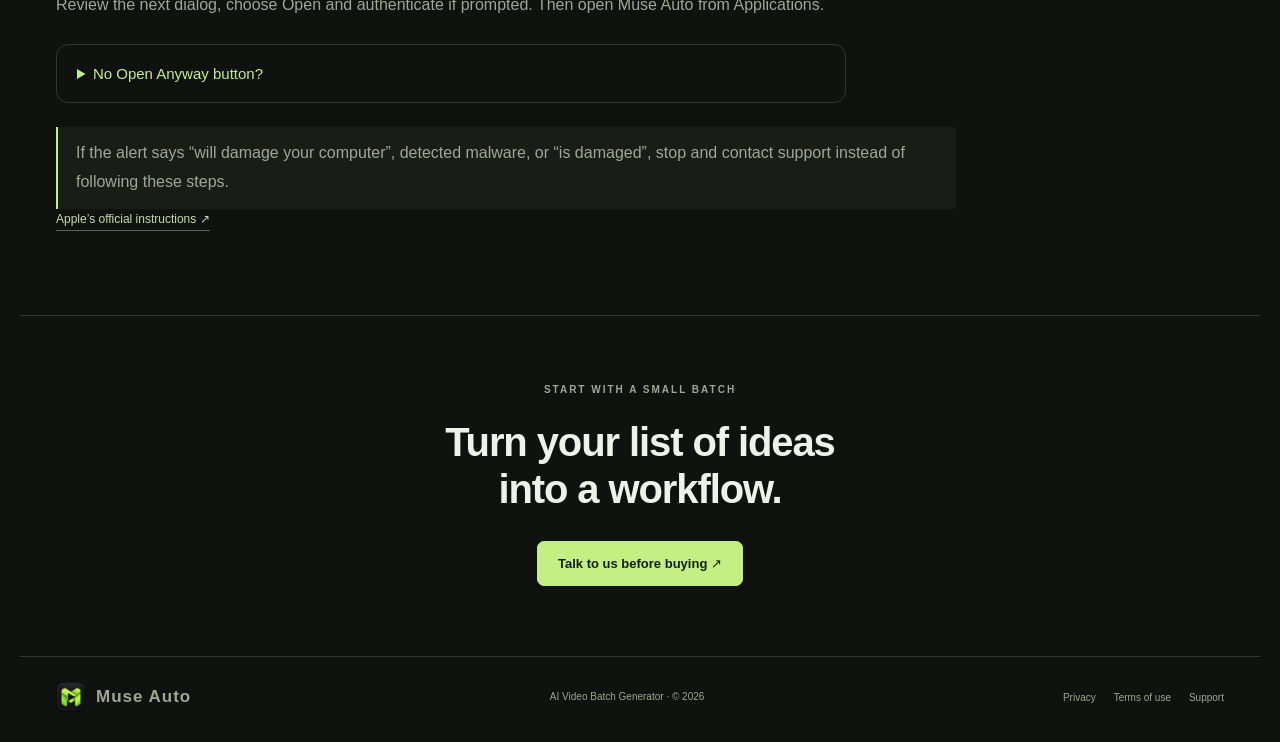
==== commit 755ad68f: "Offer the Windows 0.2.10 test build next to the stable 0.2.5 The Windows installer was cross-built o" ====
--- a/website/index.html
+++ b/website/index.html
@@ -13,7 +13,7 @@
 <section id="studio" class="section wrap studio-release"><div class="section-top"><p class="eyebrow">STUDIO / MỚI TRONG 0.2.0</p><h2>Từ từng cảnh riêng lẻ<br>đến một bộ phim.</h2></div><p class="studio-release-intro">Lưu ảnh nhân vật, sản phẩm và bối cảnh trong dự án. Theo dõi cảnh nào đã có clip, xem các bản thử và chọn bản dùng để dựng.</p><figure class="studio-release-shot"><img src="studio-library.png" alt="Thư viện Muse Auto với tiến trình từng cảnh, bộ lọc ảnh và video, nút chọn clip để ghép phim" width="1440" height="854" loading="lazy"><figcaption>Giao diện Studio với dữ liệu kiểm thử local. Các clip Mock trong ảnh là video ảnh tĩnh, không phải kết quả AI.</figcaption></figure><div class="steps"><article><span class="step-number">01</span><h3>Quản lý theo cảnh</h3><p>Storyboard, hồ sơ nhân vật và sản phẩm, ảnh nhập từ máy. Mẫu kịch bản local có thể chỉnh sửa; chưa phải AI viết kịch bản.</p></article><article><span class="step-number">02</span><h3>Chọn bản để dựng</h3><p>Thư viện có khung hình xem trước, tìm theo prompt và lọc từng cảnh. Lựa chọn “Dùng bản này” được lưu khi mở lại dự án.</p></article><article><span class="step-number">03</span><h3>Ghép phim tại máy</h3><p>Ghép clip với voice nhập từ máy, nhạc, phụ đề theo cảnh, logo và CTA. Xuất MP4 theo tỷ lệ phù hợp nội dung.</p></article></div><p class="studio-release-limit">Muse hiện hỗ trợ văn bản → video. Tạo ảnh AI và ảnh → video qua Muse chưa được bật; chưa có phụ đề đồng bộ từng từ hoặc khớp khẩu hình. Hỗ trợ tài khoản Muse AI được ghi tại mục License.</p><a class="text-link" href="https://github.com/charlie-long-working/ai-video-studio-releases/releases/latest" target="_blank" rel="noopener noreferrer">Xem ghi chú bản phát hành hiện tại ↗</a></section>
 <section id="plans" class="plans-section"><div class="wrap section"><div class="section-top"><p class="eyebrow">02 / LICENSE</p><h2>Chọn thời gian phù hợp.<br>Kích hoạt cho một thiết bị.</h2></div><div class="offer-grid"><aside class="trial-card" id="free-trial"><p class="eyebrow">Trải nghiệm trước khi mua</p><h3>Dùng thử miễn phí 1 ngày</h3><strong class="free-price">Miễn phí</strong><p>24 giờ từ lúc cấp file trial · 1 thiết bị</p><p>Gửi mã thiết bị trong mục Bản quyền / Kích hoạt của app để nhận file dùng thử. Trial không kèm tài khoản hoặc token AI.</p><a class="button primary trial-contact" href="mailto:charlie.nguyen.forwork@gmail.com?subject=Muse%20Auto%20-%20Trial%201%20day">Nhận trial 1 ngày qua email ↗</a></aside><aside class="account-offer"><p class="eyebrow">Hỗ trợ tài khoản</p><h3>Hỗ trợ tài khoản Muse AI</h3><p>Hỗ trợ liên quan đến tài khoản Muse AI. Trạng thái và khả năng sử dụng phụ thuộc nền tảng Muse AI.</p></aside></div><div id="lucky-offer"></div><div class="pricing-reveal"><div class="plan-grid"><article class=""><p>Trải nghiệm</p><h3>1 tháng</h3><strong class="price">399.000đ</strong><span>Thanh toán một lần</span><p class="plan-description">Bắt đầu với quy trình tạo video của bạn.</p><p class="plan-comparison baseline">Giá cơ sở: 399.000đ cho 1 tháng.</p><ul class="plan-features"><li><span aria-hidden="true">✓</span><span>Tạo một video hoặc nhập hàng loạt CSV</span></li><li><span aria-hidden="true">✓</span><span>Xem trước prompt và tên tệp từ CSV</span></li><li><span aria-hidden="true">✓</span><span>Theo dõi hàng đợi, tạm dừng gửi mới</span></li><li><span aria-hidden="true">✓</span><span>Tải video về thư mục bạn chọn</span></li><li><span aria-hidden="true">✓</span><span>1 máy hoạt động tại một thời điểm</span></li><li><span aria-hidden="true">✓</span><span>Sử dụng đủ 1 tháng theo lịch</span></li><li><span aria-hidden="true">✓</span><span>Cập nhật và hỗ trợ trong thời hạn gói</span></li><li><span aria-hidden="true">✓</span><span>Hỗ trợ tài khoản Muse AI</span></li></ul><p class="plan-renewal">Không tự động gia hạn</p><a class="button" href="checkout.html?plan=month1">Chọn gói 1 tháng ↗</a><a class="plan-contact" data-plan="1 tháng · 399.000đ" href="mailto:charlie.nguyen.forwork@gmail.com">Liên hệ email để thanh toán</a></article><article class=""><p>Sử dụng ngắn hạn</p><h3>3 tháng</h3><strong class="price">699.000đ</strong><span>Thanh toán một lần</span><p class="plan-description">Phù hợp cho một đợt sản xuất nội dung.</p><p class="plan-comparison saving">Tiết kiệm 41,6% so với mua 3 lần gói 1 tháng (1.197.000đ).</p><ul class="plan-features"><li><span aria-hidden="true">✓</span><span>Tạo một video hoặc nhập hàng loạt CSV</span></li><li><span aria-hidden="true">✓</span><span>Xem trước prompt và tên tệp từ CSV</span></li><li><span aria-hidden="true">✓</span><span>Theo dõi hàng đợi, tạm dừng gửi mới</span></li><li><span aria-hidden="true">✓</span><span>Tải video về thư mục bạn chọn</span></li><li><span aria-hidden="true">✓</span><span>1 máy hoạt động tại một thời điểm</span></li><li><span aria-hidden="true">✓</span><span>Sử dụng đủ 3 tháng theo lịch</span></li><li><span aria-hidden="true">✓</span><span>Cập nhật và hỗ trợ trong thời hạn gói</span></li><li><span aria-hidden="true">✓</span><span>Hỗ trợ tài khoản Muse AI</span></li></ul><p class="plan-renewal">Không tự động gia hạn</p><a class="button" href="checkout.html?plan=month3">Chọn gói 3 tháng ↗</a><a class="plan-contact" data-plan="3 tháng · 699.000đ" href="mailto:charlie.nguyen.forwork@gmail.com">Liên hệ email để thanh toán</a></article><article class="saving"><p>Tiết kiệm</p><h3>6 tháng</h3><strong class="price">819.000đ</strong><span>Thanh toán một lần</span><p class="plan-description">Thêm 120.000đ so với gói 3 tháng để dùng 6 tháng.</p><p class="plan-comparison saving">Tiết kiệm 65,8% so với mua 6 lần gói 1 tháng (2.394.000đ).</p><ul class="plan-features"><li><span aria-hidden="true">✓</span><span>Tạo một video hoặc nhập hàng loạt CSV</span></li><li><span aria-hidden="true">✓</span><span>Xem trước prompt và tên tệp từ CSV</span></li><li><span aria-hidden="true">✓</span><span>Theo dõi hàng đợi, tạm dừng gửi mới</span></li><li><span aria-hidden="true">✓</span><span>Tải video về thư mục bạn chọn</span></li><li><span aria-hidden="true">✓</span><span>1 máy hoạt động tại một thời điểm</span></li><li><span aria-hidden="true">✓</span><span>Sử dụng đủ 6 tháng theo lịch</span></li><li><span aria-hidden="true">✓</span><span>Cập nhật và hỗ trợ trong thời hạn gói</span></li><li><span aria-hidden="true">✓</span><span>Hỗ trợ tài khoản Muse AI</span></li></ul><p class="plan-renewal">Không tự động gia hạn</p><a class="button" href="checkout.html?plan=month6">Chọn gói 6 tháng ↗</a><a class="plan-contact" data-plan="6 tháng · 819.000đ" href="mailto:charlie.nguyen.forwork@gmail.com">Liên hệ email để thanh toán</a></article><article class="annual"><p class="plan-label">Đề xuất</p><h3>12 tháng</h3><strong class="price">1.199.000đ</strong><p class="promotion-note" id="annual-promotion"></p><span>Thanh toán một lần</span><p class="plan-description">Thanh toán một lần cho 12 tháng sử dụng, cập nhật và hỗ trợ.</p><p class="plan-comparison saving">Tiết kiệm so với mua 12 lần gói 1 tháng.</p><ul class="plan-features"><li><span aria-hidden="true">✓</span><span>Tạo một video hoặc nhập hàng loạt CSV</span></li><li><span aria-hidden="true">✓</span><span>Xem trước prompt và tên tệp từ CSV</span></li><li><span aria-hidden="true">✓</span><span>Theo dõi hàng đợi, tạm dừng gửi mới</span></li><li><span aria-hidden="true">✓</span><span>Tải video về thư mục bạn chọn</span></li><li><span aria-hidden="true">✓</span><span>1 máy hoạt động tại một thời điểm</span></li><li><span aria-hidden="true">✓</span><span>Quyền sử dụng trong 12 tháng</span></li><li><span aria-hidden="true">✓</span><span>Cập nhật và hỗ trợ trong thời hạn gói</span></li><li><span aria-hidden="true">✓</span><span>Hỗ trợ tài khoản Muse AI</span></li></ul><p class="plan-renewal">Không tự động gia hạn</p><a class="button" href="checkout.html?plan=month12">Chọn gói 12 tháng ↗</a><a class="plan-contact" data-plan="12 tháng · 1.199.000đ" href="mailto:charlie.nguyen.forwork@gmail.com">Liên hệ email để thanh toán</a></article></div><p class="plan-note comparison-method">Phần trăm tiết kiệm được tính theo tổng phí mua các gói 1 tháng tương ứng và làm tròn đến một chữ số thập phân. So sánh chỉ tính phí phần mềm.</p><p class="plan-note">Các gói cùng tính năng, khác thời hạn sử dụng. Hỗ trợ tài khoản Muse AI.</p><p class="plan-note">Các gói cùng tính năng, khác thời hạn sử dụng. Thanh toán một lần cho mỗi lần mua, không tự động gia hạn. Không có phí kích hoạt hoặc subscription voice bổ sung.</p><p class="plan-note"><strong>Giá là phí phần mềm. Có hỗ trợ tài khoản Muse AI.</strong></p><div class="detail-row"><div><h3>Gói có thời hạn</h3><p>Quyền sử dụng, cập nhật và hỗ trợ trong thời hạn gói. Tháng theo lịch, có xử lý ngày cuối tháng, bắt đầu từ lần kích hoạt đầu tiên. Gia hạn cộng từ ngày hết hạn nếu còn hiệu lực; nếu đã hết hạn tính từ lúc gia hạn.</p></div><div><h3>Gói 12 tháng</h3><p>Gói 12 tháng có quyền sử dụng, cập nhật và hỗ trợ trong 12 tháng. Các tính năng kết nối online phụ thuộc dịch vụ bên thứ ba.</p><p>Hết hạn gói cần gia hạn để tạo video mới. Hết hạn không xóa dự án hoặc video đã lưu.</p></div></div><p class="plan-note">Một máy hoạt động tại một thời điểm. Hủy kích hoạt để chuyển máy; máy hỏng/cài lại hệ điều hành: liên hệ hỗ trợ xác minh và phục hồi, không phải mua lại. License mới có grace tối đa 7 ngày khi server tạm lỗi. Hết hạn không xóa video/dự án và vẫn mở được thư mục.</p><section class="support-scope"><h3>Sử dụng có trách nhiệm &amp; phạm vi hỗ trợ</h3><p>Người dùng chịu trách nhiệm về mục đích sử dụng, nội dung tạo ra và quyền sử dụng dữ liệu đầu vào; phải tuân thủ pháp luật và điều khoản của nền tảng liên quan.</p><p>Bên cung cấp Muse Auto không chịu trách nhiệm cho hành vi sử dụng tool sai mục đích, vi phạm pháp luật hoặc quyền của bên thứ ba do người dùng thực hiện, trong phạm vi pháp luật cho phép.</p><p>Hỗ trợ kỹ thuật áp dụng cho lỗi và vấn đề của phần mềm Muse Auto trong thời hạn hỗ trợ của gói. Mỗi tài khoản Muse AI tặng kèm được đổi 1–1 tối đa 1 lần. Trạng thái, hạn mức và gián đoạn dịch vụ vẫn phụ thuộc Muse AI.</p><p>Các điều kiện này không loại trừ trách nhiệm bắt buộc của bên bán hoặc quyền hợp pháp của người dùng theo pháp luật áp dụng.</p></section><div class="activation"><b>Liên hệ mua qua email</b><span>→</span><b>Thanh toán và đối soát</b><span>→</span><b>Kích hoạt trong app</b></div>
 </div></div></div></section>
-<section id="downloads" class="section wrap"><div class="section-top"><p class="eyebrow">03 / TẢI ỨNG DỤNG</p><h2>Một workspace.<br>Trên máy của bạn.</h2></div><p class="download-note">macOS 0.2.10: video Muse giảng gắn với Kế hoạch kênh và xuất gói đăng bài; có Kênh video ngắn 9:16, SGK Lịch sử 10–12, một giọng đọc giữa các cảnh Muse. Studio và video KOL/KOC tạm khoá, sắp ra mắt. Windows hiện là 0.2.5. <a class="text-link" href="huong-dan.html">Xem hướng dẫn sử dụng</a></p><div class="download-grid"><article><span class="os-symbol">⌘</span><h3>macOS</h3><a class="text-link mac-help-link" href="#macos-help">Mac không mở được ứng dụng? Xem hướng dẫn có ảnh ↓</a><p>Apple Silicon &amp; Intel</p><p class="requirements">macOS 12.5 trở lên. Bản hiện tại ký ad-hoc; macOS có thể hiển thị cảnh báo bảo mật. Muse qua Chrome cần Chrome tương thích; khuyến nghị macOS 13 trở lên.</p><div class="download-actions"><a class="button primary" data-download="mac-arm64" href="https://github.com/charlie-long-working/ai-video-studio-releases/releases/latest/download/Muse-Auto-mac-arm64.dmg">Tải cho Apple Silicon ↗</a><a class="button" data-download="mac-x64" href="https://github.com/charlie-long-working/ai-video-studio-releases/releases/latest/download/Muse-Auto-mac-x64.dmg">Tải cho Intel ↗</a></div></article><article><span class="os-symbol">⊞</span><h3>Windows</h3><p class="requirements">Windows hiện là bản 0.2.5; bản 0.2.10 mới có trên macOS.</p><p>x64 · Installer .exe</p><p class="requirements">Dành cho Windows x64. Windows có thể hiển thị cảnh báo bảo mật vì bộ cài chưa có chứng chỉ nhà phát hành. Cần cài Google Chrome riêng để dùng Muse.</p><div class="download-actions"><a class="button primary" data-download="win-x64" href="https://github.com/charlie-long-working/ai-video-studio-releases/releases/download/v0.2.5/Muse-Auto-win-x64.exe">Tải cho Windows x64 ↗</a></div></article></div><p class="download-note"><a class="text-link" href="https://github.com/charlie-long-working/ai-video-studio-releases/releases/latest" target="_blank" rel="noopener noreferrer">Phiên bản và ghi chú phát hành ↗</a> · <a class="text-link" href="https://github.com/charlie-long-working/ai-video-studio-releases/releases/latest/download/SHA256SUMS.txt">SHA-256 bộ cài ↗</a></p></section>
+<section id="downloads" class="section wrap"><div class="section-top"><p class="eyebrow">03 / TẢI ỨNG DỤNG</p><h2>Một workspace.<br>Trên máy của bạn.</h2></div><p class="download-note">macOS 0.2.10: video Muse giảng gắn với Kế hoạch kênh và xuất gói đăng bài; có Kênh video ngắn 9:16, SGK Lịch sử 10–12, một giọng đọc giữa các cảnh Muse. Studio và video KOL/KOC tạm khoá, sắp ra mắt. Windows có bản 0.2.10 thử nghiệm. <a class="text-link" href="huong-dan.html">Xem hướng dẫn sử dụng</a></p><div class="download-grid"><article><span class="os-symbol">⌘</span><h3>macOS</h3><a class="text-link mac-help-link" href="#macos-help">Mac không mở được ứng dụng? Xem hướng dẫn có ảnh ↓</a><p>Apple Silicon &amp; Intel</p><p class="requirements">macOS 12.5 trở lên. Bản hiện tại ký ad-hoc; macOS có thể hiển thị cảnh báo bảo mật. Muse qua Chrome cần Chrome tương thích; khuyến nghị macOS 13 trở lên.</p><div class="download-actions"><a class="button primary" data-download="mac-arm64" href="https://github.com/charlie-long-working/ai-video-studio-releases/releases/latest/download/Muse-Auto-mac-arm64.dmg">Tải cho Apple Silicon ↗</a><a class="button" data-download="mac-x64" href="https://github.com/charlie-long-working/ai-video-studio-releases/releases/latest/download/Muse-Auto-mac-x64.dmg">Tải cho Intel ↗</a></div></article><article><span class="os-symbol">⊞</span><h3>Windows</h3><p class="requirements">Windows 0.2.10 là bản thử nghiệm: build trên macOS vì CI đang tạm dừng, chưa chạy thử trên máy Windows thật. Nếu gặp lỗi, dùng bản ổn định 0.2.5.</p><p>x64 · Installer .exe</p><p class="requirements">Dành cho Windows x64. Windows có thể hiển thị cảnh báo bảo mật vì bộ cài chưa có chứng chỉ nhà phát hành. Cần cài Google Chrome riêng để dùng Muse.</p><div class="download-actions"><a class="button primary" data-download="win-x64" href="https://github.com/charlie-long-working/ai-video-studio-releases/releases/download/v0.2.10/Muse-Auto-win-x64.exe">Tải 0.2.10 thử nghiệm ↗</a><a class="text-link" href="https://github.com/charlie-long-working/ai-video-studio-releases/releases/download/v0.2.5/Muse-Auto-win-x64.exe">Bản ổn định 0.2.5 ↗</a></div></article></div><p class="download-note"><a class="text-link" href="https://github.com/charlie-long-working/ai-video-studio-releases/releases/latest" target="_blank" rel="noopener noreferrer">Phiên bản và ghi chú phát hành ↗</a> · <a class="text-link" href="https://github.com/charlie-long-working/ai-video-studio-releases/releases/latest/download/SHA256SUMS.txt">SHA-256 bộ cài ↗</a></p></section>
 <section id="install" class="section wrap"><div class="section-top"><p class="eyebrow">04 / CÀI ĐẶT VÀ KÍCH HOẠT</p><h2>Bắt đầu với 4 bước đơn giản.</h2></div><ol class="install-steps"><li><span class="install-number">01</span><h3>Tải ứng dụng</h3><p>Chọn bản Mac hoặc Windows ở mục tải xuống. Với Mac, chọn Apple Silicon hoặc Intel phù hợp với máy của bạn.</p></li><li><span class="install-number">02</span><h3>Cài vào máy</h3><p>Mac: mở tệp vừa tải rồi kéo Muse Auto vào Applications. Windows: mở tệp vừa tải và làm theo hướng dẫn cài đặt.</p></li><li><span class="install-number">03</span><h3>Kích hoạt gói đã mua</h3><p>Liên hệ để chọn gói và nhận hướng dẫn thanh toán. Sau khi nhận thông tin kích hoạt, mở mục Bản quyền / Kích hoạt trong ứng dụng và làm theo hướng dẫn.</p></li><li><span class="install-number">04</span><h3>Tạo video đầu tiên</h3><p>Cài Google Chrome và đăng nhập tài khoản Muse của bạn. Nhập nội dung video hoặc tải danh sách từ tệp CSV, chọn nơi lưu rồi bấm bắt đầu.</p></li></ol></section><section id="faq" class="section wrap faq"><div class="section-top"><p class="eyebrow">05 / CÂU HỎI THƯỜNG GẶP</p><h2>Bạn cần biết gì<br>trước khi bắt đầu?</h2></div><div class="faq-list"><details><summary>Lỗi tool và lỗi tài khoản được hỗ trợ thế nào?</summary><p>Lỗi và vấn đề của Muse Auto được tiếp nhận trong thời hạn hỗ trợ của gói. Hỗ trợ liên quan đến tài khoản Muse AI phụ thuộc nền tảng Muse AI. Xem điều kiện sử dụng để biết phạm vi đầy đủ.</p></details><details><summary>Có hỗ trợ tài khoản Muse AI không?</summary><p>Có hỗ trợ liên quan đến tài khoản Muse AI. Trạng thái, hạn mức và khả năng sử dụng phụ thuộc nền tảng Muse AI.</p></details><details><summary>Gói 12 tháng gồm những quyền lợi gì?</summary><p>Gói gồm quyền sử dụng Muse Auto, cập nhật và hỗ trợ trong 12 tháng. Hết hạn cần gia hạn để tạo video mới; dự án và video đã lưu vẫn được giữ.</p></details><details><summary>Đổi máy hoặc cài lại máy thì sao?</summary><p>Mỗi gói dùng trên một máy tại một thời điểm. Khi cần chuyển máy hoặc cài lại máy, hãy gửi email kèm thông tin mua hàng để được hướng dẫn chuyển kích hoạt.</p></details><details><summary>Nếu ứng dụng tạm thời không kiểm tra được kích hoạt thì sao?</summary><p>Nếu gói của bạn đã được kích hoạt, ứng dụng có thể tiếp tục dùng trong tối đa 7 ngày, miễn là gói chưa hết hạn. Các video đã tạo vẫn được giữ trên máy.</p></details><details><summary>Thanh toán và nhận thông tin kích hoạt như thế nào?</summary><p>Gửi email đến charlie.nguyen.forwork@gmail.com để chọn gói và nhận hướng dẫn. Sau khi xác nhận thanh toán, bạn sẽ nhận thông tin kích hoạt. Nếu cần tìm lại, hãy liên hệ bằng email đã dùng khi mua.</p></details><details><summary>Nội dung video của tôi có được gửi cho người bán không?</summary><p>Không. Người bán không nhận nội dung bạn nhập hoặc video của bạn. Nội dung cần tạo được gửi đến dịch vụ AI bạn sử dụng. Thông tin mua hàng và kích hoạt chỉ dùng để quản lý gói và hỗ trợ bạn.</p></details></div></section>
 <section id="macos-help" class="section wrap macos-help"><div class="section-top"><p class="eyebrow">HỖ TRỢ MACOS</p><h2>Mac báo “Muse Auto” Not Opened?</h2></div><p>Bản Mac hiện dùng chữ ký ad-hoc, chưa có Apple Developer ID/notarization. Cảnh báo này có thể xuất hiện với bản tải từ Internet; build lại không tự loại bỏ cảnh báo.</p><p class="mac-help-notice">Chỉ tiếp tục nếu bạn chủ động tải Muse Auto từ trang phát hành chính thức và tin cậy nguồn tải.</p><a class="text-link" href="https://github.com/charlie-long-working/ai-video-studio-releases/releases/latest" target="_blank" rel="noopener noreferrer">Trang phát hành chính thức ↗</a><div class="mac-help-grid"><article><h3>1. Giữ lại ứng dụng</h3><p>Trong cảnh báo bên dưới, chọn Done (Xong) để đóng. Move to Trash sẽ đưa ứng dụng vào Thùng rác.</p><figure><a href="macos-gatekeeper-warning.png" target="_blank" rel="noopener noreferrer"><img src="macos-gatekeeper-warning.png" alt="Ảnh đầy đủ: cảnh báo “Muse Auto” Not Opened" width="522" height="484" loading="lazy"></a><figcaption>Ảnh cảnh báo do người dùng cung cấp · Nhấn ảnh để xem kích thước đầy đủ.</figcaption></figure></article><article><h3>2. Mở phần bảo mật</h3><p>Vào menu Apple → System Settings (Cài đặt hệ thống) → Privacy &amp; Security (Quyền riêng tư &amp; Bảo mật). Cuộn xuống Security (Bảo mật).</p><h3>3. Kiểm tra đúng tên ứng dụng</h3><p>Nếu dòng ứng dụng bị chặn ghi Muse Auto và bạn tin cậy nguồn tải, chọn Open Anyway (Vẫn mở).</p><figure><a href="macos-open-anyway-apple.png" target="_blank" rel="noopener noreferrer"><img src="macos-open-anyway-apple.png" alt="Ảnh đầy đủ: Privacy &amp; Security với nút Open Anyway" width="1430" height="1226" loading="lazy"></a><figcaption>Ảnh minh họa chính thức của Apple ghi “Example App”; trên máy bạn cần kiểm tra tên “Muse Auto”. Nhấn ảnh để xem đầy đủ.</figcaption></figure></article></div><h3>4. Xác nhận mở</h3><p>Đọc hộp thoại tiếp theo, xác nhận Open (Mở) và xác thực bằng Touch ID hoặc mật khẩu nếu macOS yêu cầu. Sau đó mở Muse Auto từ Applications.</p><details><summary>Không thấy Open Anyway?</summary><p>Thử mở Muse Auto một lần rồi quay lại mục bảo mật. Nếu máy do công ty quản lý hoặc vẫn không có nút, liên hệ quản trị viên/hỗ trợ và gửi ảnh đầy đủ cảnh báo cùng phiên bản macOS.</p></details><p class="mac-help-notice">Nếu cảnh báo ghi “will damage your computer”, “malware” đã được phát hiện hoặc “is damaged”, dừng lại và liên hệ hỗ trợ; không dùng quy trình trên để bỏ qua lỗi đó.</p><a class="text-link" href="https://support.apple.com/en-us/102445" target="_blank" rel="noopener noreferrer">Hướng dẫn chính thức của Apple ↗</a></section>
 <section class="closing wrap"><p class="eyebrow">BẮT ĐẦU BẰNG MỘT LÔ NHỎ</p><h2>Biến danh sách ý tưởng<br>thành một quy trình.</h2><a class="button primary" href="mailto:charlie.nguyen.forwork@gmail.com?subject=T%C6%B0%20v%E1%BA%A5n%20AI%20Video%20Batch%20Generator">Trao đổi trước khi mua ↗</a></section>
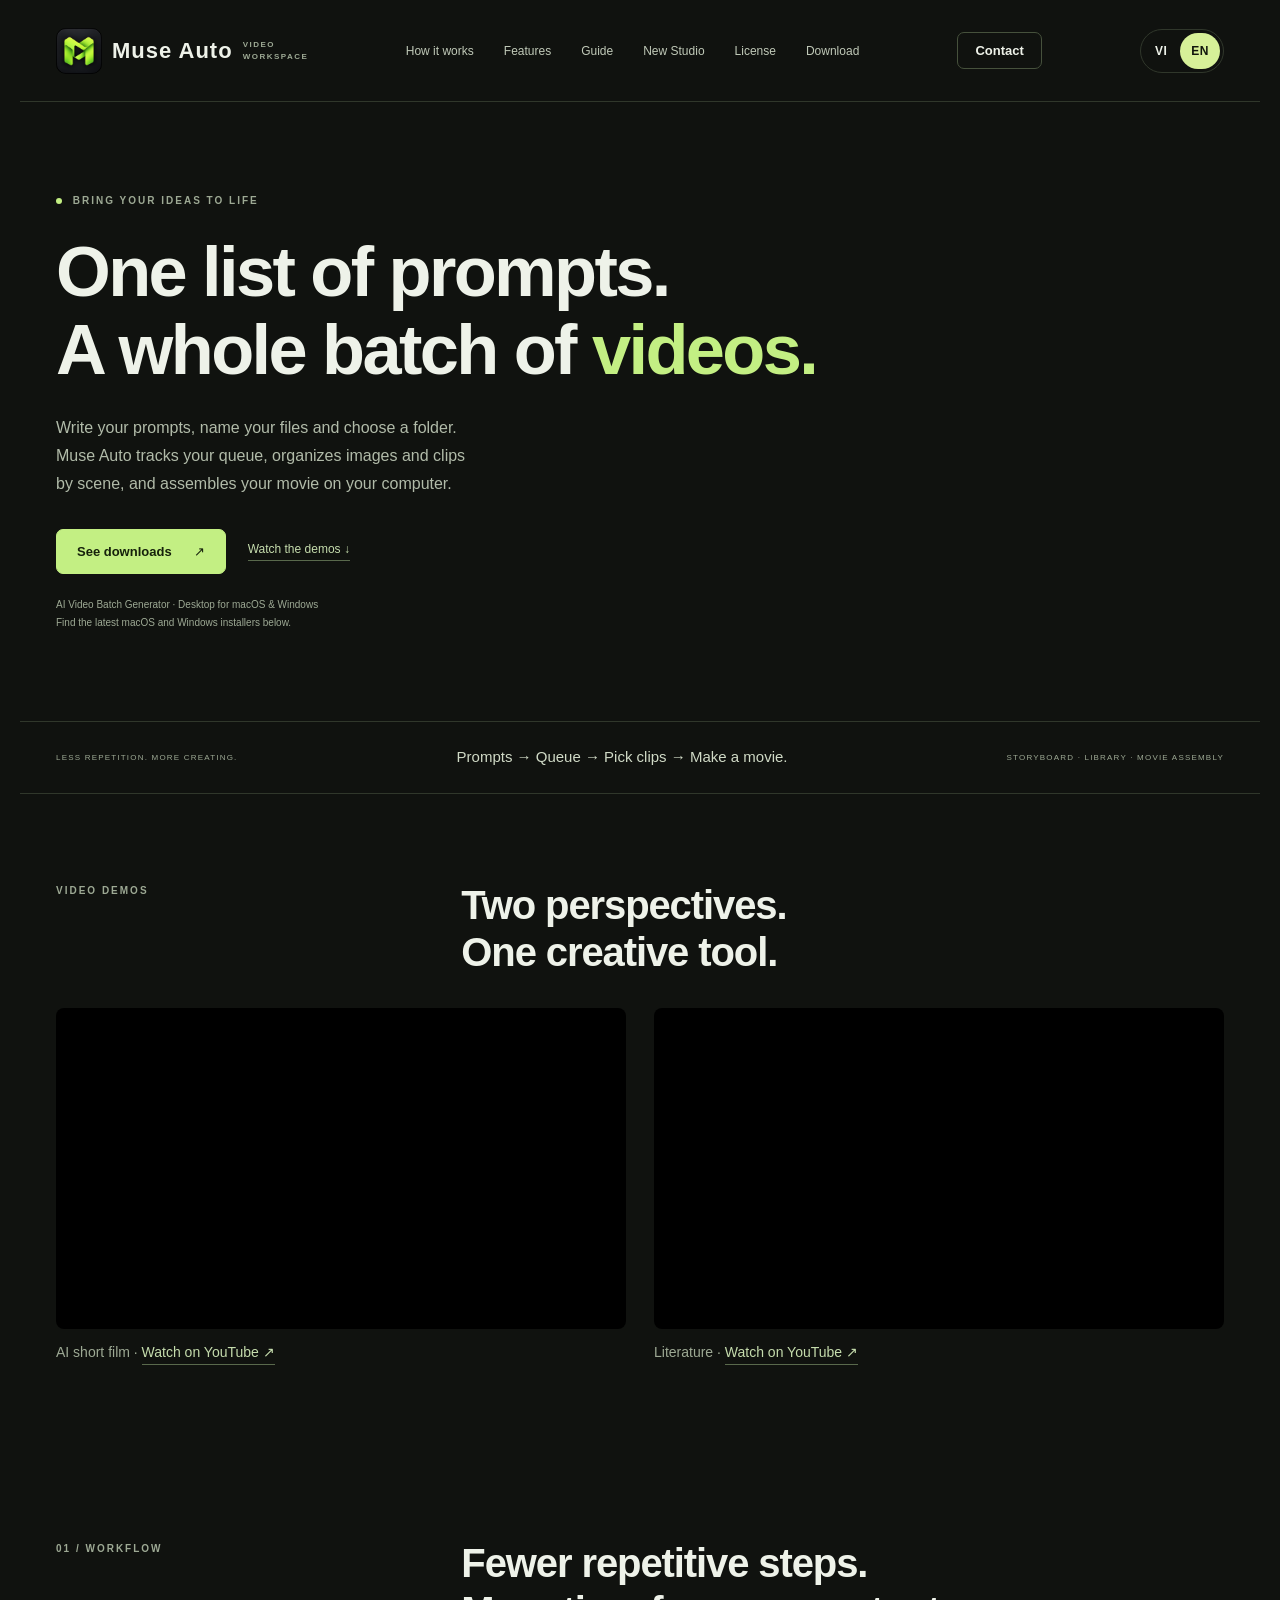
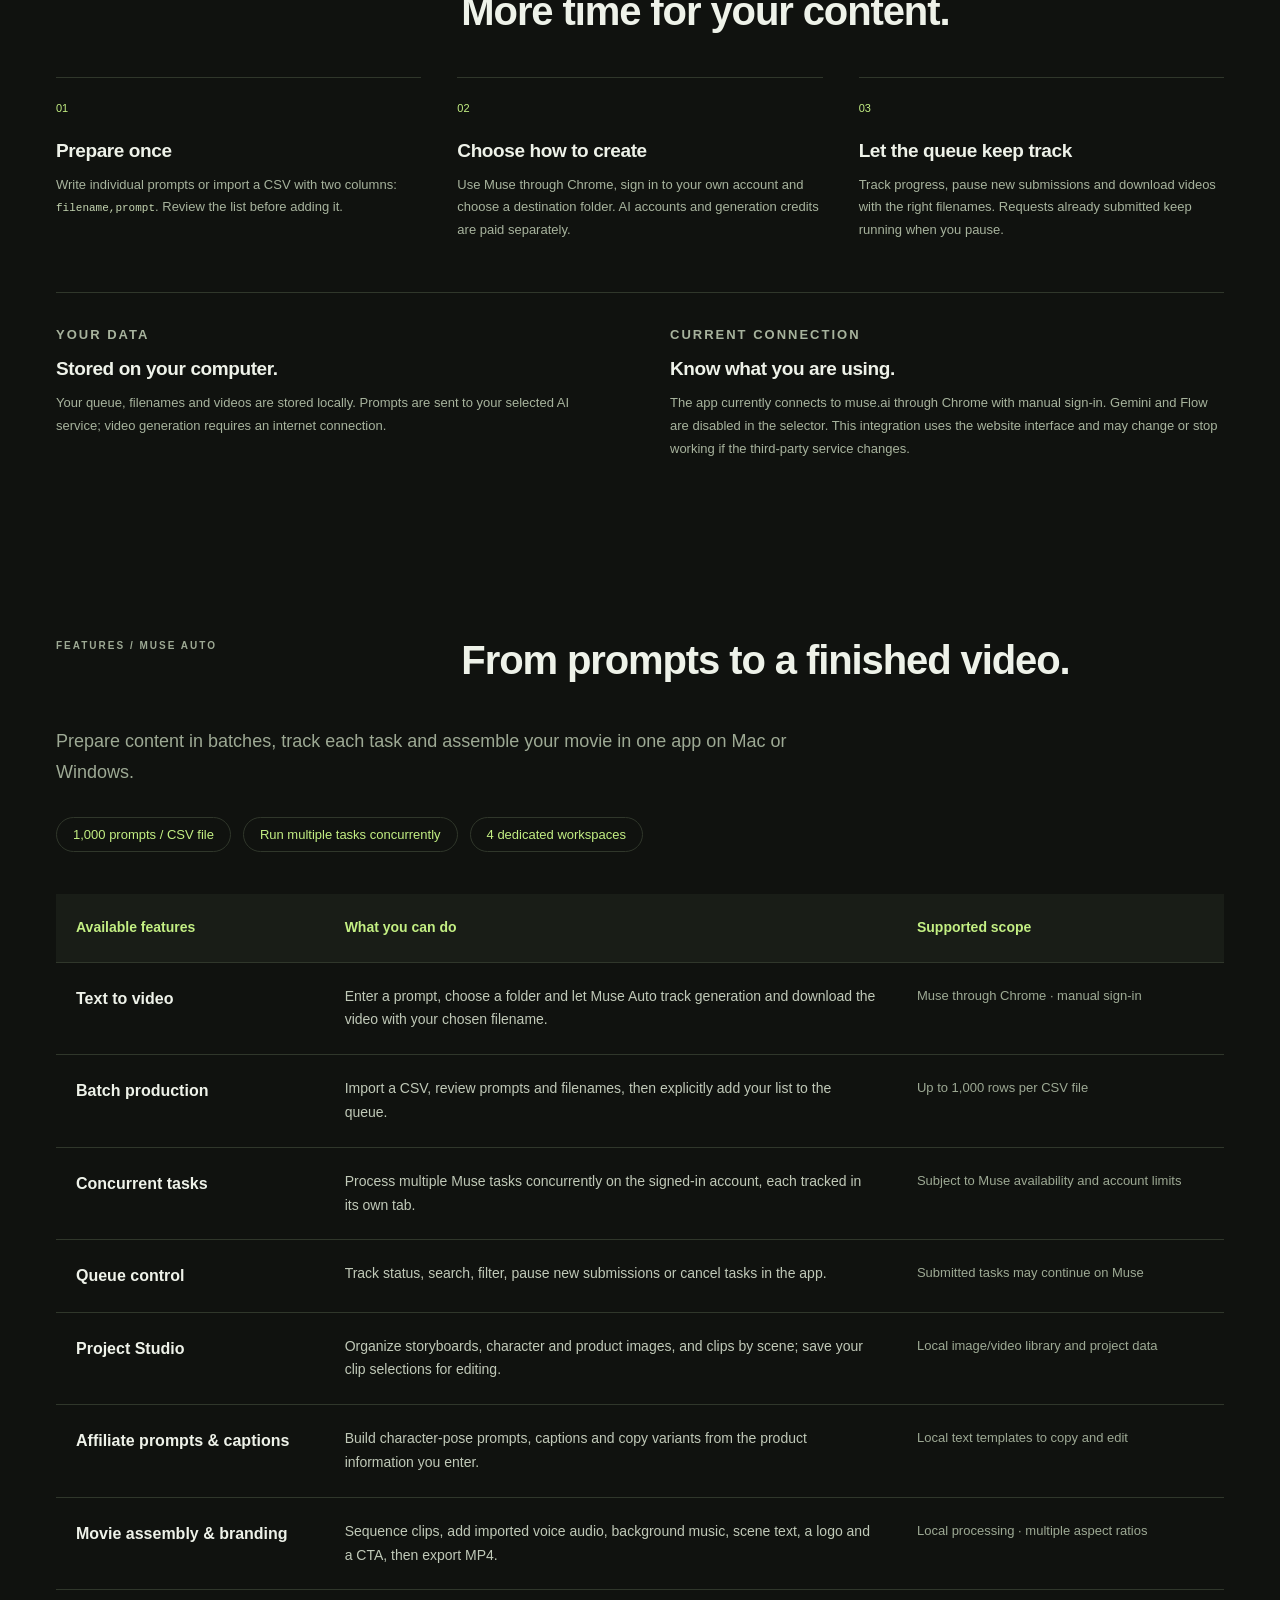
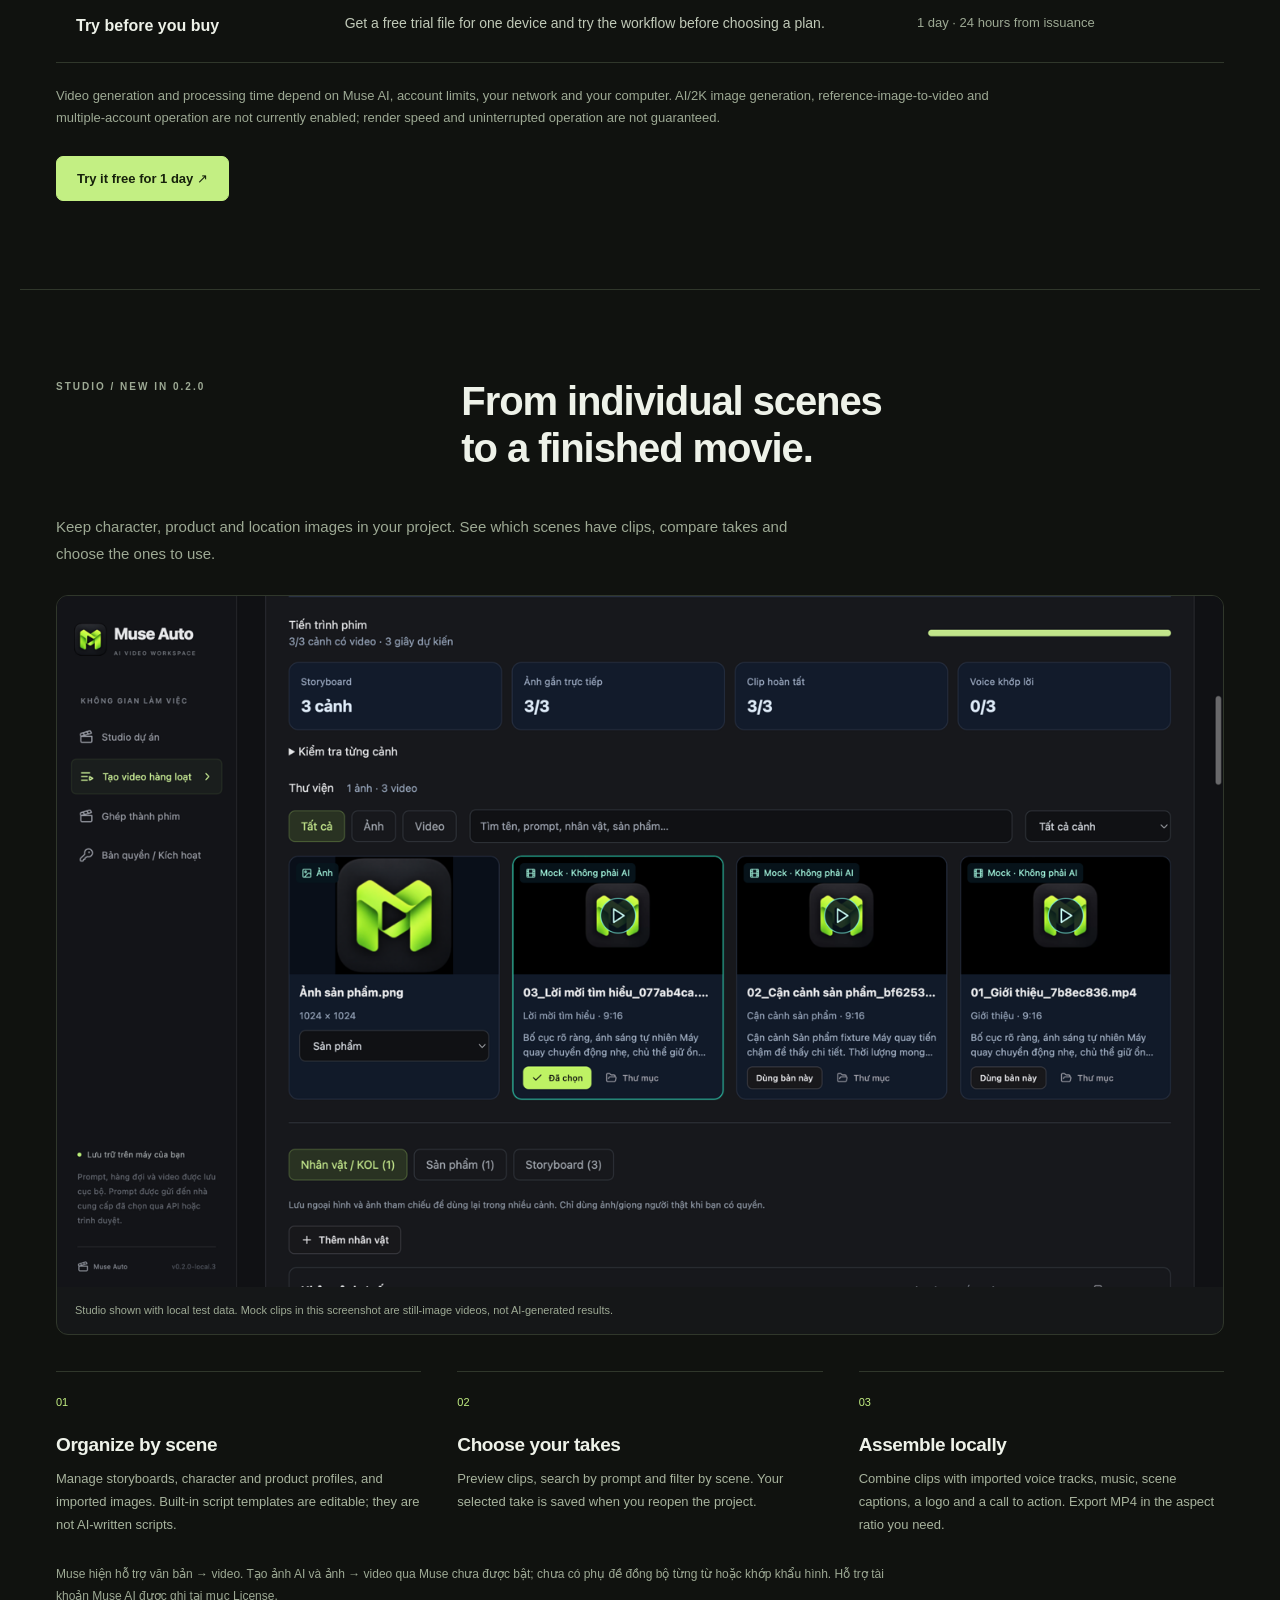
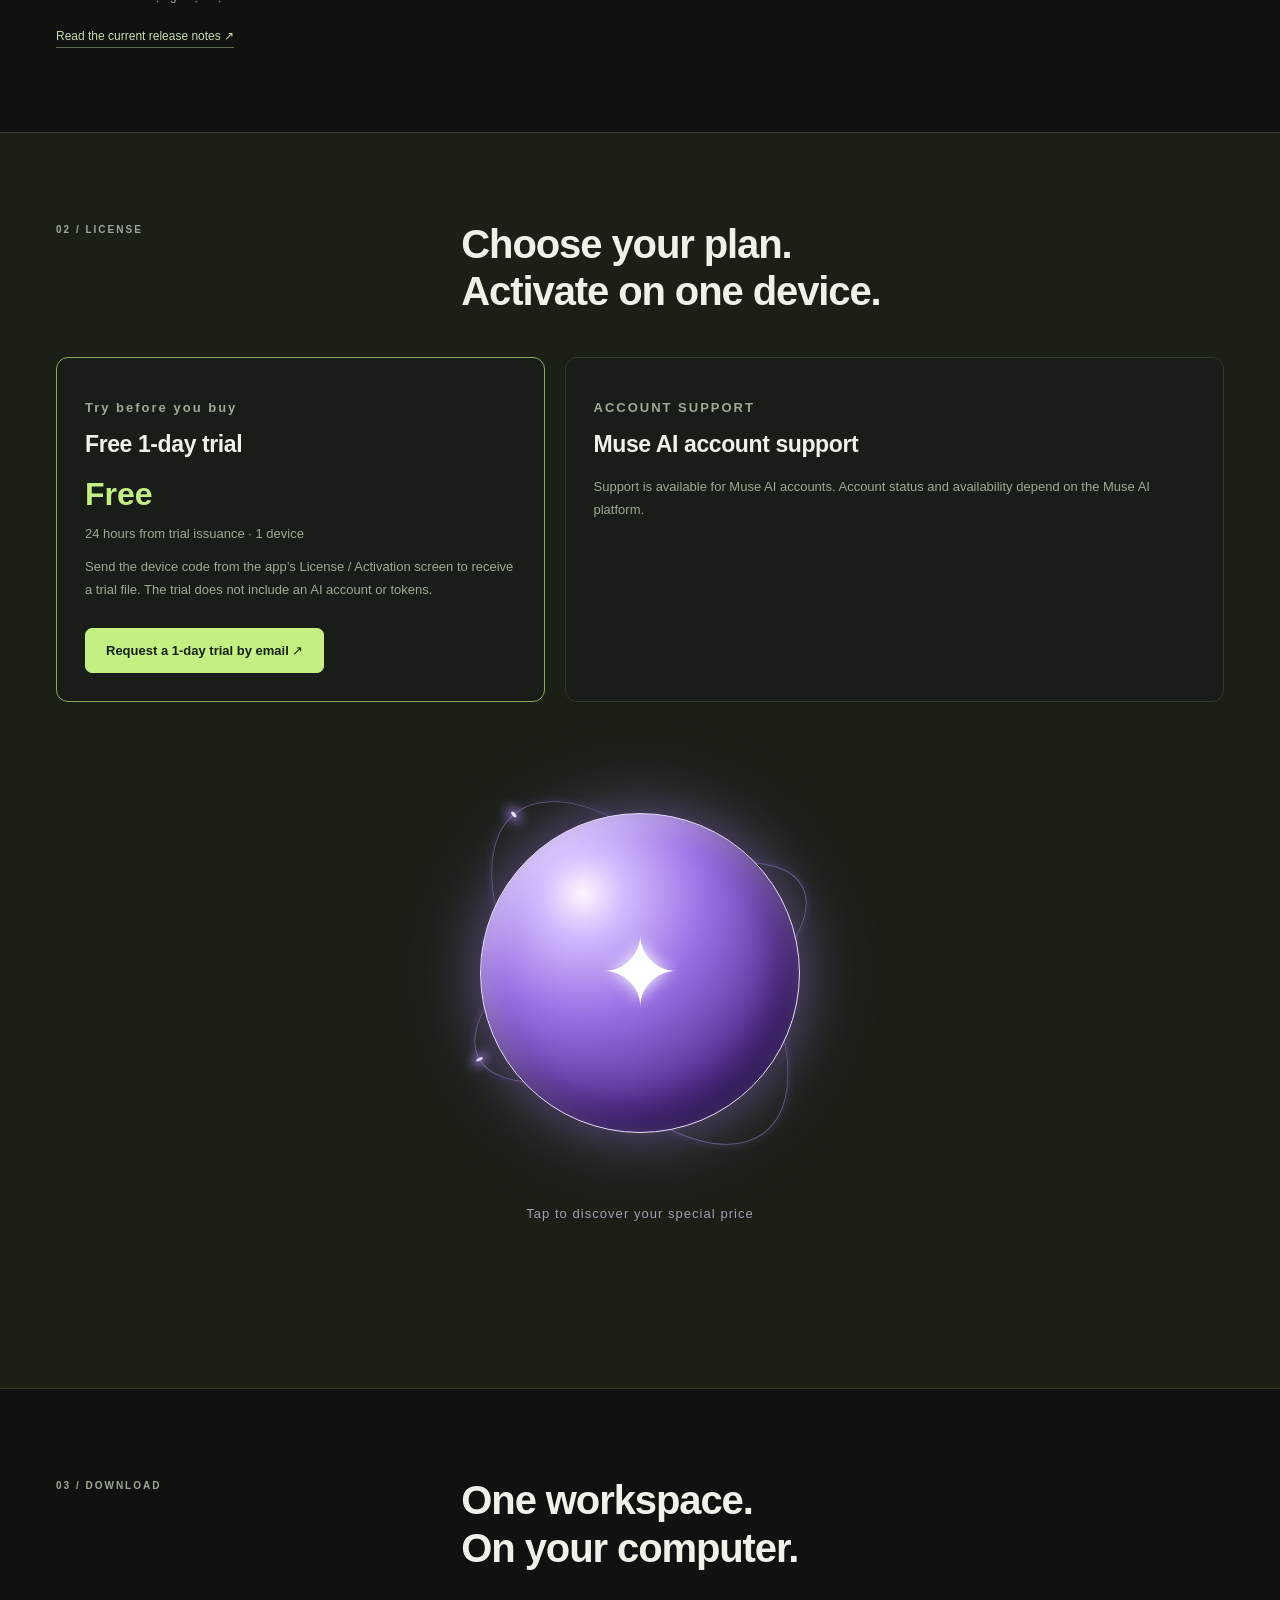
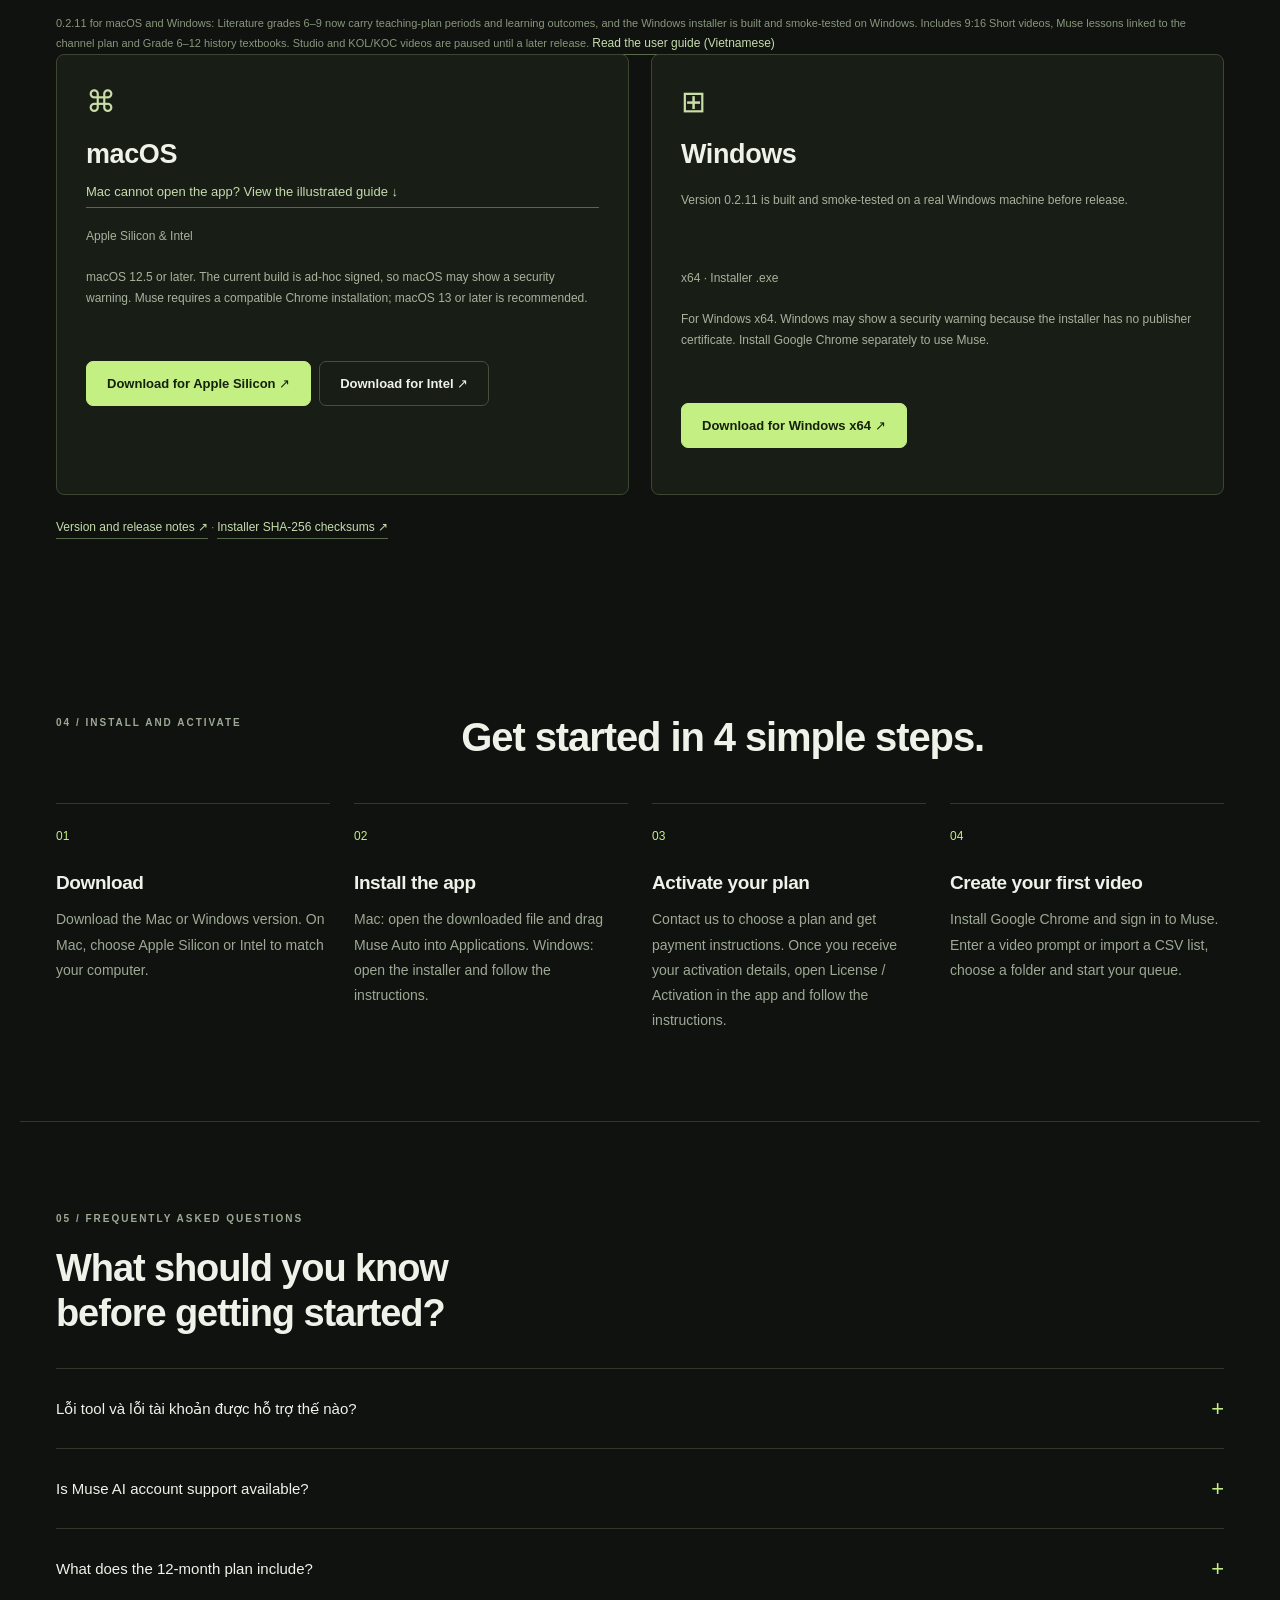
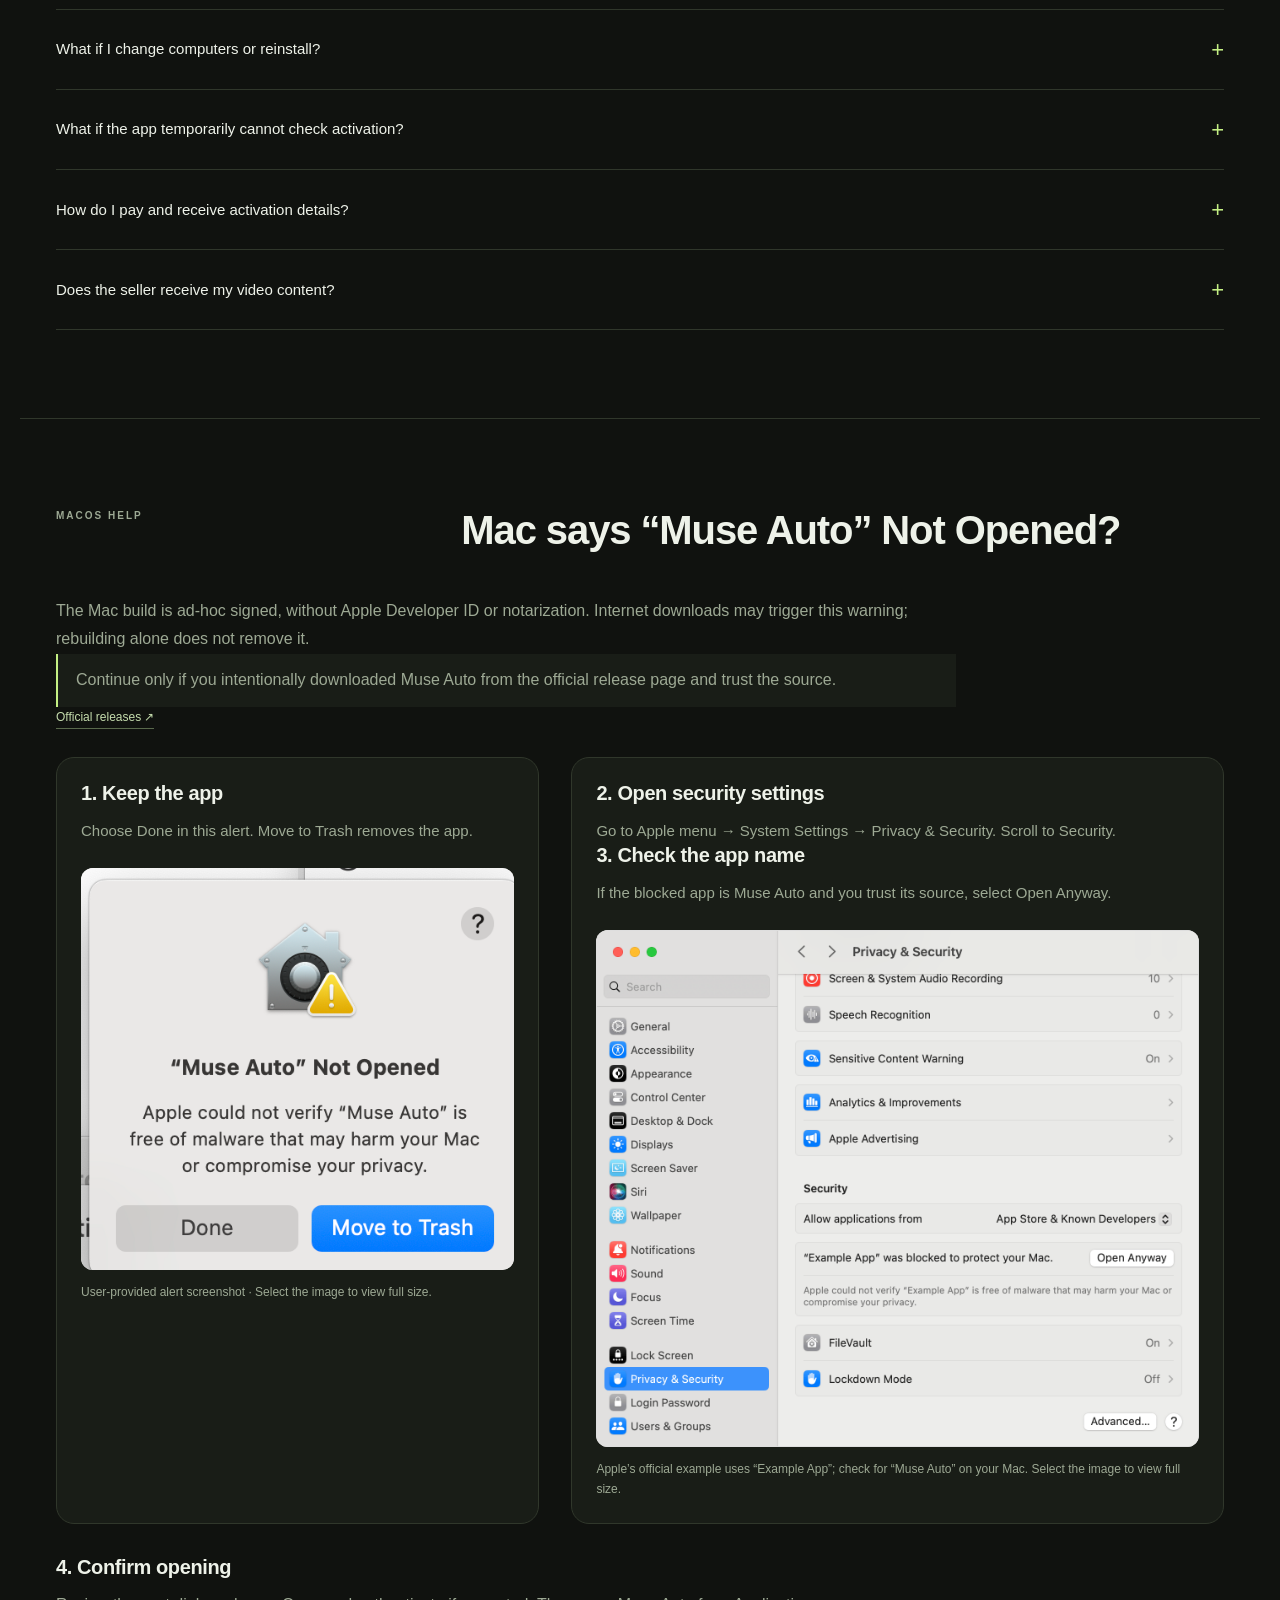
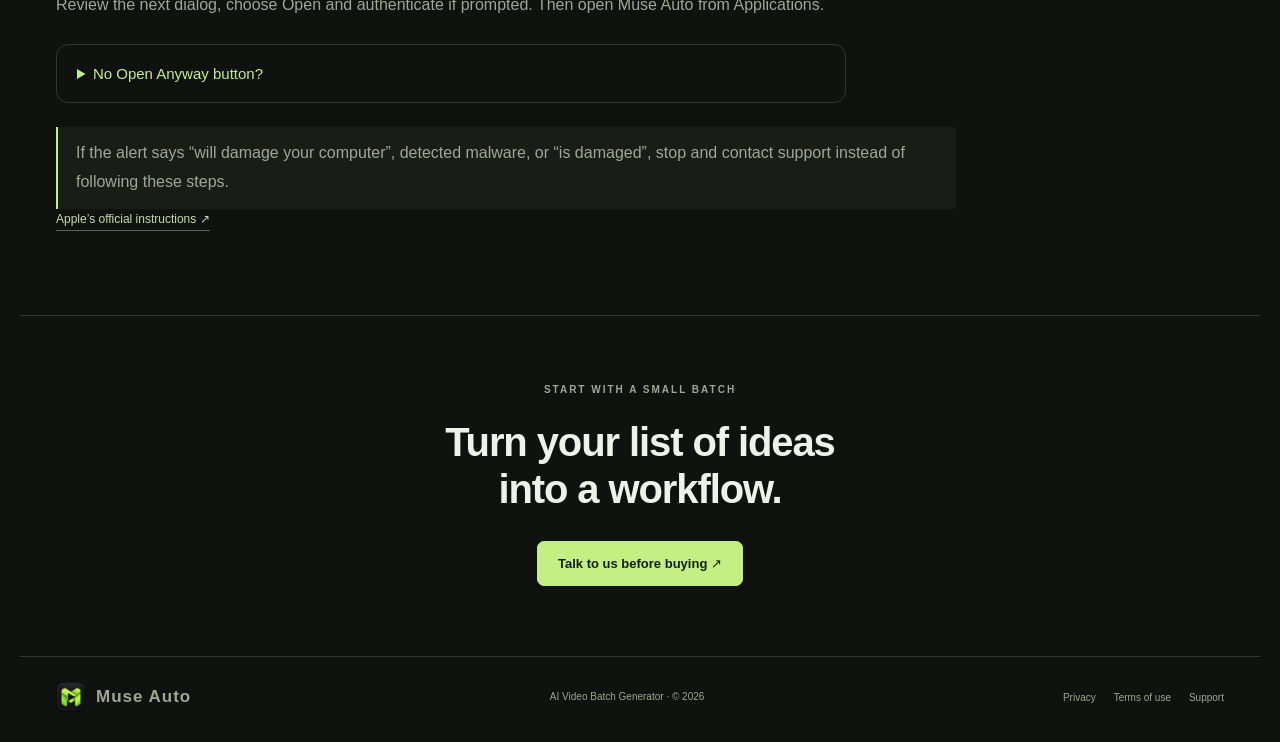
==== commit 50848e5a: "Announce 0.2.11 for macOS and Windows on the download page The Windows installer for 0.2.11 was buil" ====
--- a/website/index.html
+++ b/website/index.html
@@ -13,7 +13,7 @@
 <section id="studio" class="section wrap studio-release"><div class="section-top"><p class="eyebrow">STUDIO / MỚI TRONG 0.2.0</p><h2>Từ từng cảnh riêng lẻ<br>đến một bộ phim.</h2></div><p class="studio-release-intro">Lưu ảnh nhân vật, sản phẩm và bối cảnh trong dự án. Theo dõi cảnh nào đã có clip, xem các bản thử và chọn bản dùng để dựng.</p><figure class="studio-release-shot"><img src="studio-library.png" alt="Thư viện Muse Auto với tiến trình từng cảnh, bộ lọc ảnh và video, nút chọn clip để ghép phim" width="1440" height="854" loading="lazy"><figcaption>Giao diện Studio với dữ liệu kiểm thử local. Các clip Mock trong ảnh là video ảnh tĩnh, không phải kết quả AI.</figcaption></figure><div class="steps"><article><span class="step-number">01</span><h3>Quản lý theo cảnh</h3><p>Storyboard, hồ sơ nhân vật và sản phẩm, ảnh nhập từ máy. Mẫu kịch bản local có thể chỉnh sửa; chưa phải AI viết kịch bản.</p></article><article><span class="step-number">02</span><h3>Chọn bản để dựng</h3><p>Thư viện có khung hình xem trước, tìm theo prompt và lọc từng cảnh. Lựa chọn “Dùng bản này” được lưu khi mở lại dự án.</p></article><article><span class="step-number">03</span><h3>Ghép phim tại máy</h3><p>Ghép clip với voice nhập từ máy, nhạc, phụ đề theo cảnh, logo và CTA. Xuất MP4 theo tỷ lệ phù hợp nội dung.</p></article></div><p class="studio-release-limit">Muse hiện hỗ trợ văn bản → video. Tạo ảnh AI và ảnh → video qua Muse chưa được bật; chưa có phụ đề đồng bộ từng từ hoặc khớp khẩu hình. Hỗ trợ tài khoản Muse AI được ghi tại mục License.</p><a class="text-link" href="https://github.com/charlie-long-working/ai-video-studio-releases/releases/latest" target="_blank" rel="noopener noreferrer">Xem ghi chú bản phát hành hiện tại ↗</a></section>
 <section id="plans" class="plans-section"><div class="wrap section"><div class="section-top"><p class="eyebrow">02 / LICENSE</p><h2>Chọn thời gian phù hợp.<br>Kích hoạt cho một thiết bị.</h2></div><div class="offer-grid"><aside class="trial-card" id="free-trial"><p class="eyebrow">Trải nghiệm trước khi mua</p><h3>Dùng thử miễn phí 1 ngày</h3><strong class="free-price">Miễn phí</strong><p>24 giờ từ lúc cấp file trial · 1 thiết bị</p><p>Gửi mã thiết bị trong mục Bản quyền / Kích hoạt của app để nhận file dùng thử. Trial không kèm tài khoản hoặc token AI.</p><a class="button primary trial-contact" href="mailto:charlie.nguyen.forwork@gmail.com?subject=Muse%20Auto%20-%20Trial%201%20day">Nhận trial 1 ngày qua email ↗</a></aside><aside class="account-offer"><p class="eyebrow">Hỗ trợ tài khoản</p><h3>Hỗ trợ tài khoản Muse AI</h3><p>Hỗ trợ liên quan đến tài khoản Muse AI. Trạng thái và khả năng sử dụng phụ thuộc nền tảng Muse AI.</p></aside></div><div id="lucky-offer"></div><div class="pricing-reveal"><div class="plan-grid"><article class=""><p>Trải nghiệm</p><h3>1 tháng</h3><strong class="price">399.000đ</strong><span>Thanh toán một lần</span><p class="plan-description">Bắt đầu với quy trình tạo video của bạn.</p><p class="plan-comparison baseline">Giá cơ sở: 399.000đ cho 1 tháng.</p><ul class="plan-features"><li><span aria-hidden="true">✓</span><span>Tạo một video hoặc nhập hàng loạt CSV</span></li><li><span aria-hidden="true">✓</span><span>Xem trước prompt và tên tệp từ CSV</span></li><li><span aria-hidden="true">✓</span><span>Theo dõi hàng đợi, tạm dừng gửi mới</span></li><li><span aria-hidden="true">✓</span><span>Tải video về thư mục bạn chọn</span></li><li><span aria-hidden="true">✓</span><span>1 máy hoạt động tại một thời điểm</span></li><li><span aria-hidden="true">✓</span><span>Sử dụng đủ 1 tháng theo lịch</span></li><li><span aria-hidden="true">✓</span><span>Cập nhật và hỗ trợ trong thời hạn gói</span></li><li><span aria-hidden="true">✓</span><span>Hỗ trợ tài khoản Muse AI</span></li></ul><p class="plan-renewal">Không tự động gia hạn</p><a class="button" href="checkout.html?plan=month1">Chọn gói 1 tháng ↗</a><a class="plan-contact" data-plan="1 tháng · 399.000đ" href="mailto:charlie.nguyen.forwork@gmail.com">Liên hệ email để thanh toán</a></article><article class=""><p>Sử dụng ngắn hạn</p><h3>3 tháng</h3><strong class="price">699.000đ</strong><span>Thanh toán một lần</span><p class="plan-description">Phù hợp cho một đợt sản xuất nội dung.</p><p class="plan-comparison saving">Tiết kiệm 41,6% so với mua 3 lần gói 1 tháng (1.197.000đ).</p><ul class="plan-features"><li><span aria-hidden="true">✓</span><span>Tạo một video hoặc nhập hàng loạt CSV</span></li><li><span aria-hidden="true">✓</span><span>Xem trước prompt và tên tệp từ CSV</span></li><li><span aria-hidden="true">✓</span><span>Theo dõi hàng đợi, tạm dừng gửi mới</span></li><li><span aria-hidden="true">✓</span><span>Tải video về thư mục bạn chọn</span></li><li><span aria-hidden="true">✓</span><span>1 máy hoạt động tại một thời điểm</span></li><li><span aria-hidden="true">✓</span><span>Sử dụng đủ 3 tháng theo lịch</span></li><li><span aria-hidden="true">✓</span><span>Cập nhật và hỗ trợ trong thời hạn gói</span></li><li><span aria-hidden="true">✓</span><span>Hỗ trợ tài khoản Muse AI</span></li></ul><p class="plan-renewal">Không tự động gia hạn</p><a class="button" href="checkout.html?plan=month3">Chọn gói 3 tháng ↗</a><a class="plan-contact" data-plan="3 tháng · 699.000đ" href="mailto:charlie.nguyen.forwork@gmail.com">Liên hệ email để thanh toán</a></article><article class="saving"><p>Tiết kiệm</p><h3>6 tháng</h3><strong class="price">819.000đ</strong><span>Thanh toán một lần</span><p class="plan-description">Thêm 120.000đ so với gói 3 tháng để dùng 6 tháng.</p><p class="plan-comparison saving">Tiết kiệm 65,8% so với mua 6 lần gói 1 tháng (2.394.000đ).</p><ul class="plan-features"><li><span aria-hidden="true">✓</span><span>Tạo một video hoặc nhập hàng loạt CSV</span></li><li><span aria-hidden="true">✓</span><span>Xem trước prompt và tên tệp từ CSV</span></li><li><span aria-hidden="true">✓</span><span>Theo dõi hàng đợi, tạm dừng gửi mới</span></li><li><span aria-hidden="true">✓</span><span>Tải video về thư mục bạn chọn</span></li><li><span aria-hidden="true">✓</span><span>1 máy hoạt động tại một thời điểm</span></li><li><span aria-hidden="true">✓</span><span>Sử dụng đủ 6 tháng theo lịch</span></li><li><span aria-hidden="true">✓</span><span>Cập nhật và hỗ trợ trong thời hạn gói</span></li><li><span aria-hidden="true">✓</span><span>Hỗ trợ tài khoản Muse AI</span></li></ul><p class="plan-renewal">Không tự động gia hạn</p><a class="button" href="checkout.html?plan=month6">Chọn gói 6 tháng ↗</a><a class="plan-contact" data-plan="6 tháng · 819.000đ" href="mailto:charlie.nguyen.forwork@gmail.com">Liên hệ email để thanh toán</a></article><article class="annual"><p class="plan-label">Đề xuất</p><h3>12 tháng</h3><strong class="price">1.199.000đ</strong><p class="promotion-note" id="annual-promotion"></p><span>Thanh toán một lần</span><p class="plan-description">Thanh toán một lần cho 12 tháng sử dụng, cập nhật và hỗ trợ.</p><p class="plan-comparison saving">Tiết kiệm so với mua 12 lần gói 1 tháng.</p><ul class="plan-features"><li><span aria-hidden="true">✓</span><span>Tạo một video hoặc nhập hàng loạt CSV</span></li><li><span aria-hidden="true">✓</span><span>Xem trước prompt và tên tệp từ CSV</span></li><li><span aria-hidden="true">✓</span><span>Theo dõi hàng đợi, tạm dừng gửi mới</span></li><li><span aria-hidden="true">✓</span><span>Tải video về thư mục bạn chọn</span></li><li><span aria-hidden="true">✓</span><span>1 máy hoạt động tại một thời điểm</span></li><li><span aria-hidden="true">✓</span><span>Quyền sử dụng trong 12 tháng</span></li><li><span aria-hidden="true">✓</span><span>Cập nhật và hỗ trợ trong thời hạn gói</span></li><li><span aria-hidden="true">✓</span><span>Hỗ trợ tài khoản Muse AI</span></li></ul><p class="plan-renewal">Không tự động gia hạn</p><a class="button" href="checkout.html?plan=month12">Chọn gói 12 tháng ↗</a><a class="plan-contact" data-plan="12 tháng · 1.199.000đ" href="mailto:charlie.nguyen.forwork@gmail.com">Liên hệ email để thanh toán</a></article></div><p class="plan-note comparison-method">Phần trăm tiết kiệm được tính theo tổng phí mua các gói 1 tháng tương ứng và làm tròn đến một chữ số thập phân. So sánh chỉ tính phí phần mềm.</p><p class="plan-note">Các gói cùng tính năng, khác thời hạn sử dụng. Hỗ trợ tài khoản Muse AI.</p><p class="plan-note">Các gói cùng tính năng, khác thời hạn sử dụng. Thanh toán một lần cho mỗi lần mua, không tự động gia hạn. Không có phí kích hoạt hoặc subscription voice bổ sung.</p><p class="plan-note"><strong>Giá là phí phần mềm. Có hỗ trợ tài khoản Muse AI.</strong></p><div class="detail-row"><div><h3>Gói có thời hạn</h3><p>Quyền sử dụng, cập nhật và hỗ trợ trong thời hạn gói. Tháng theo lịch, có xử lý ngày cuối tháng, bắt đầu từ lần kích hoạt đầu tiên. Gia hạn cộng từ ngày hết hạn nếu còn hiệu lực; nếu đã hết hạn tính từ lúc gia hạn.</p></div><div><h3>Gói 12 tháng</h3><p>Gói 12 tháng có quyền sử dụng, cập nhật và hỗ trợ trong 12 tháng. Các tính năng kết nối online phụ thuộc dịch vụ bên thứ ba.</p><p>Hết hạn gói cần gia hạn để tạo video mới. Hết hạn không xóa dự án hoặc video đã lưu.</p></div></div><p class="plan-note">Một máy hoạt động tại một thời điểm. Hủy kích hoạt để chuyển máy; máy hỏng/cài lại hệ điều hành: liên hệ hỗ trợ xác minh và phục hồi, không phải mua lại. License mới có grace tối đa 7 ngày khi server tạm lỗi. Hết hạn không xóa video/dự án và vẫn mở được thư mục.</p><section class="support-scope"><h3>Sử dụng có trách nhiệm &amp; phạm vi hỗ trợ</h3><p>Người dùng chịu trách nhiệm về mục đích sử dụng, nội dung tạo ra và quyền sử dụng dữ liệu đầu vào; phải tuân thủ pháp luật và điều khoản của nền tảng liên quan.</p><p>Bên cung cấp Muse Auto không chịu trách nhiệm cho hành vi sử dụng tool sai mục đích, vi phạm pháp luật hoặc quyền của bên thứ ba do người dùng thực hiện, trong phạm vi pháp luật cho phép.</p><p>Hỗ trợ kỹ thuật áp dụng cho lỗi và vấn đề của phần mềm Muse Auto trong thời hạn hỗ trợ của gói. Mỗi tài khoản Muse AI tặng kèm được đổi 1–1 tối đa 1 lần. Trạng thái, hạn mức và gián đoạn dịch vụ vẫn phụ thuộc Muse AI.</p><p>Các điều kiện này không loại trừ trách nhiệm bắt buộc của bên bán hoặc quyền hợp pháp của người dùng theo pháp luật áp dụng.</p></section><div class="activation"><b>Liên hệ mua qua email</b><span>→</span><b>Thanh toán và đối soát</b><span>→</span><b>Kích hoạt trong app</b></div>
 </div></div></div></section>
-<section id="downloads" class="section wrap"><div class="section-top"><p class="eyebrow">03 / TẢI ỨNG DỤNG</p><h2>Một workspace.<br>Trên máy của bạn.</h2></div><p class="download-note">macOS 0.2.10: video Muse giảng gắn với Kế hoạch kênh và xuất gói đăng bài; có Kênh video ngắn 9:16, SGK Lịch sử 10–12, một giọng đọc giữa các cảnh Muse. Studio và video KOL/KOC tạm khoá, sắp ra mắt. Windows có bản 0.2.10 thử nghiệm. <a class="text-link" href="huong-dan.html">Xem hướng dẫn sử dụng</a></p><div class="download-grid"><article><span class="os-symbol">⌘</span><h3>macOS</h3><a class="text-link mac-help-link" href="#macos-help">Mac không mở được ứng dụng? Xem hướng dẫn có ảnh ↓</a><p>Apple Silicon &amp; Intel</p><p class="requirements">macOS 12.5 trở lên. Bản hiện tại ký ad-hoc; macOS có thể hiển thị cảnh báo bảo mật. Muse qua Chrome cần Chrome tương thích; khuyến nghị macOS 13 trở lên.</p><div class="download-actions"><a class="button primary" data-download="mac-arm64" href="https://github.com/charlie-long-working/ai-video-studio-releases/releases/latest/download/Muse-Auto-mac-arm64.dmg">Tải cho Apple Silicon ↗</a><a class="button" data-download="mac-x64" href="https://github.com/charlie-long-working/ai-video-studio-releases/releases/latest/download/Muse-Auto-mac-x64.dmg">Tải cho Intel ↗</a></div></article><article><span class="os-symbol">⊞</span><h3>Windows</h3><p class="requirements">Windows 0.2.10 là bản thử nghiệm: build trên macOS vì CI đang tạm dừng, chưa chạy thử trên máy Windows thật. Nếu gặp lỗi, dùng bản ổn định 0.2.5.</p><p>x64 · Installer .exe</p><p class="requirements">Dành cho Windows x64. Windows có thể hiển thị cảnh báo bảo mật vì bộ cài chưa có chứng chỉ nhà phát hành. Cần cài Google Chrome riêng để dùng Muse.</p><div class="download-actions"><a class="button primary" data-download="win-x64" href="https://github.com/charlie-long-working/ai-video-studio-releases/releases/download/v0.2.10/Muse-Auto-win-x64.exe">Tải 0.2.10 thử nghiệm ↗</a><a class="text-link" href="https://github.com/charlie-long-working/ai-video-studio-releases/releases/download/v0.2.5/Muse-Auto-win-x64.exe">Bản ổn định 0.2.5 ↗</a></div></article></div><p class="download-note"><a class="text-link" href="https://github.com/charlie-long-working/ai-video-studio-releases/releases/latest" target="_blank" rel="noopener noreferrer">Phiên bản và ghi chú phát hành ↗</a> · <a class="text-link" href="https://github.com/charlie-long-working/ai-video-studio-releases/releases/latest/download/SHA256SUMS.txt">SHA-256 bộ cài ↗</a></p></section>
+<section id="downloads" class="section wrap"><div class="section-top"><p class="eyebrow">03 / TẢI ỨNG DỤNG</p><h2>Một workspace.<br>Trên máy của bạn.</h2></div><p class="download-note">0.2.11 cho macOS và Windows: Ngữ văn 6–9 có số tiết theo phân phối chương trình và yêu cầu cần đạt; bản Windows được build và chạy thử trên máy Windows. Có Kênh video ngắn 9:16, Muse giảng gắn với Kế hoạch kênh, SGK Lịch sử 6–12. Studio và video KOL/KOC tạm khoá, sắp ra mắt. <a class="text-link" href="huong-dan.html">Xem hướng dẫn sử dụng</a></p><div class="download-grid"><article><span class="os-symbol">⌘</span><h3>macOS</h3><a class="text-link mac-help-link" href="#macos-help">Mac không mở được ứng dụng? Xem hướng dẫn có ảnh ↓</a><p>Apple Silicon &amp; Intel</p><p class="requirements">macOS 12.5 trở lên. Bản hiện tại ký ad-hoc; macOS có thể hiển thị cảnh báo bảo mật. Muse qua Chrome cần Chrome tương thích; khuyến nghị macOS 13 trở lên.</p><div class="download-actions"><a class="button primary" data-download="mac-arm64" href="https://github.com/charlie-long-working/ai-video-studio-releases/releases/latest/download/Muse-Auto-mac-arm64.dmg">Tải cho Apple Silicon ↗</a><a class="button" data-download="mac-x64" href="https://github.com/charlie-long-working/ai-video-studio-releases/releases/latest/download/Muse-Auto-mac-x64.dmg">Tải cho Intel ↗</a></div></article><article><span class="os-symbol">⊞</span><h3>Windows</h3><p class="requirements">Bản 0.2.11 được build và chạy thử trên máy Windows thật trước khi phát hành.</p><p>x64 · Installer .exe</p><p class="requirements">Dành cho Windows x64. Windows có thể hiển thị cảnh báo bảo mật vì bộ cài chưa có chứng chỉ nhà phát hành. Cần cài Google Chrome riêng để dùng Muse.</p><div class="download-actions"><a class="button primary" data-download="win-x64" href="https://github.com/charlie-long-working/ai-video-studio-releases/releases/download/v0.2.11/Muse-Auto-win-x64.exe">Tải cho Windows x64 ↗</a></div></article></div><p class="download-note"><a class="text-link" href="https://github.com/charlie-long-working/ai-video-studio-releases/releases/latest" target="_blank" rel="noopener noreferrer">Phiên bản và ghi chú phát hành ↗</a> · <a class="text-link" href="https://github.com/charlie-long-working/ai-video-studio-releases/releases/latest/download/SHA256SUMS.txt">SHA-256 bộ cài ↗</a></p></section>
 <section id="install" class="section wrap"><div class="section-top"><p class="eyebrow">04 / CÀI ĐẶT VÀ KÍCH HOẠT</p><h2>Bắt đầu với 4 bước đơn giản.</h2></div><ol class="install-steps"><li><span class="install-number">01</span><h3>Tải ứng dụng</h3><p>Chọn bản Mac hoặc Windows ở mục tải xuống. Với Mac, chọn Apple Silicon hoặc Intel phù hợp với máy của bạn.</p></li><li><span class="install-number">02</span><h3>Cài vào máy</h3><p>Mac: mở tệp vừa tải rồi kéo Muse Auto vào Applications. Windows: mở tệp vừa tải và làm theo hướng dẫn cài đặt.</p></li><li><span class="install-number">03</span><h3>Kích hoạt gói đã mua</h3><p>Liên hệ để chọn gói và nhận hướng dẫn thanh toán. Sau khi nhận thông tin kích hoạt, mở mục Bản quyền / Kích hoạt trong ứng dụng và làm theo hướng dẫn.</p></li><li><span class="install-number">04</span><h3>Tạo video đầu tiên</h3><p>Cài Google Chrome và đăng nhập tài khoản Muse của bạn. Nhập nội dung video hoặc tải danh sách từ tệp CSV, chọn nơi lưu rồi bấm bắt đầu.</p></li></ol></section><section id="faq" class="section wrap faq"><div class="section-top"><p class="eyebrow">05 / CÂU HỎI THƯỜNG GẶP</p><h2>Bạn cần biết gì<br>trước khi bắt đầu?</h2></div><div class="faq-list"><details><summary>Lỗi tool và lỗi tài khoản được hỗ trợ thế nào?</summary><p>Lỗi và vấn đề của Muse Auto được tiếp nhận trong thời hạn hỗ trợ của gói. Hỗ trợ liên quan đến tài khoản Muse AI phụ thuộc nền tảng Muse AI. Xem điều kiện sử dụng để biết phạm vi đầy đủ.</p></details><details><summary>Có hỗ trợ tài khoản Muse AI không?</summary><p>Có hỗ trợ liên quan đến tài khoản Muse AI. Trạng thái, hạn mức và khả năng sử dụng phụ thuộc nền tảng Muse AI.</p></details><details><summary>Gói 12 tháng gồm những quyền lợi gì?</summary><p>Gói gồm quyền sử dụng Muse Auto, cập nhật và hỗ trợ trong 12 tháng. Hết hạn cần gia hạn để tạo video mới; dự án và video đã lưu vẫn được giữ.</p></details><details><summary>Đổi máy hoặc cài lại máy thì sao?</summary><p>Mỗi gói dùng trên một máy tại một thời điểm. Khi cần chuyển máy hoặc cài lại máy, hãy gửi email kèm thông tin mua hàng để được hướng dẫn chuyển kích hoạt.</p></details><details><summary>Nếu ứng dụng tạm thời không kiểm tra được kích hoạt thì sao?</summary><p>Nếu gói của bạn đã được kích hoạt, ứng dụng có thể tiếp tục dùng trong tối đa 7 ngày, miễn là gói chưa hết hạn. Các video đã tạo vẫn được giữ trên máy.</p></details><details><summary>Thanh toán và nhận thông tin kích hoạt như thế nào?</summary><p>Gửi email đến charlie.nguyen.forwork@gmail.com để chọn gói và nhận hướng dẫn. Sau khi xác nhận thanh toán, bạn sẽ nhận thông tin kích hoạt. Nếu cần tìm lại, hãy liên hệ bằng email đã dùng khi mua.</p></details><details><summary>Nội dung video của tôi có được gửi cho người bán không?</summary><p>Không. Người bán không nhận nội dung bạn nhập hoặc video của bạn. Nội dung cần tạo được gửi đến dịch vụ AI bạn sử dụng. Thông tin mua hàng và kích hoạt chỉ dùng để quản lý gói và hỗ trợ bạn.</p></details></div></section>
 <section id="macos-help" class="section wrap macos-help"><div class="section-top"><p class="eyebrow">HỖ TRỢ MACOS</p><h2>Mac báo “Muse Auto” Not Opened?</h2></div><p>Bản Mac hiện dùng chữ ký ad-hoc, chưa có Apple Developer ID/notarization. Cảnh báo này có thể xuất hiện với bản tải từ Internet; build lại không tự loại bỏ cảnh báo.</p><p class="mac-help-notice">Chỉ tiếp tục nếu bạn chủ động tải Muse Auto từ trang phát hành chính thức và tin cậy nguồn tải.</p><a class="text-link" href="https://github.com/charlie-long-working/ai-video-studio-releases/releases/latest" target="_blank" rel="noopener noreferrer">Trang phát hành chính thức ↗</a><div class="mac-help-grid"><article><h3>1. Giữ lại ứng dụng</h3><p>Trong cảnh báo bên dưới, chọn Done (Xong) để đóng. Move to Trash sẽ đưa ứng dụng vào Thùng rác.</p><figure><a href="macos-gatekeeper-warning.png" target="_blank" rel="noopener noreferrer"><img src="macos-gatekeeper-warning.png" alt="Ảnh đầy đủ: cảnh báo “Muse Auto” Not Opened" width="522" height="484" loading="lazy"></a><figcaption>Ảnh cảnh báo do người dùng cung cấp · Nhấn ảnh để xem kích thước đầy đủ.</figcaption></figure></article><article><h3>2. Mở phần bảo mật</h3><p>Vào menu Apple → System Settings (Cài đặt hệ thống) → Privacy &amp; Security (Quyền riêng tư &amp; Bảo mật). Cuộn xuống Security (Bảo mật).</p><h3>3. Kiểm tra đúng tên ứng dụng</h3><p>Nếu dòng ứng dụng bị chặn ghi Muse Auto và bạn tin cậy nguồn tải, chọn Open Anyway (Vẫn mở).</p><figure><a href="macos-open-anyway-apple.png" target="_blank" rel="noopener noreferrer"><img src="macos-open-anyway-apple.png" alt="Ảnh đầy đủ: Privacy &amp; Security với nút Open Anyway" width="1430" height="1226" loading="lazy"></a><figcaption>Ảnh minh họa chính thức của Apple ghi “Example App”; trên máy bạn cần kiểm tra tên “Muse Auto”. Nhấn ảnh để xem đầy đủ.</figcaption></figure></article></div><h3>4. Xác nhận mở</h3><p>Đọc hộp thoại tiếp theo, xác nhận Open (Mở) và xác thực bằng Touch ID hoặc mật khẩu nếu macOS yêu cầu. Sau đó mở Muse Auto từ Applications.</p><details><summary>Không thấy Open Anyway?</summary><p>Thử mở Muse Auto một lần rồi quay lại mục bảo mật. Nếu máy do công ty quản lý hoặc vẫn không có nút, liên hệ quản trị viên/hỗ trợ và gửi ảnh đầy đủ cảnh báo cùng phiên bản macOS.</p></details><p class="mac-help-notice">Nếu cảnh báo ghi “will damage your computer”, “malware” đã được phát hiện hoặc “is damaged”, dừng lại và liên hệ hỗ trợ; không dùng quy trình trên để bỏ qua lỗi đó.</p><a class="text-link" href="https://support.apple.com/en-us/102445" target="_blank" rel="noopener noreferrer">Hướng dẫn chính thức của Apple ↗</a></section>
 <section class="closing wrap"><p class="eyebrow">BẮT ĐẦU BẰNG MỘT LÔ NHỎ</p><h2>Biến danh sách ý tưởng<br>thành một quy trình.</h2><a class="button primary" href="mailto:charlie.nguyen.forwork@gmail.com?subject=T%C6%B0%20v%E1%BA%A5n%20AI%20Video%20Batch%20Generator">Trao đổi trước khi mua ↗</a></section>
